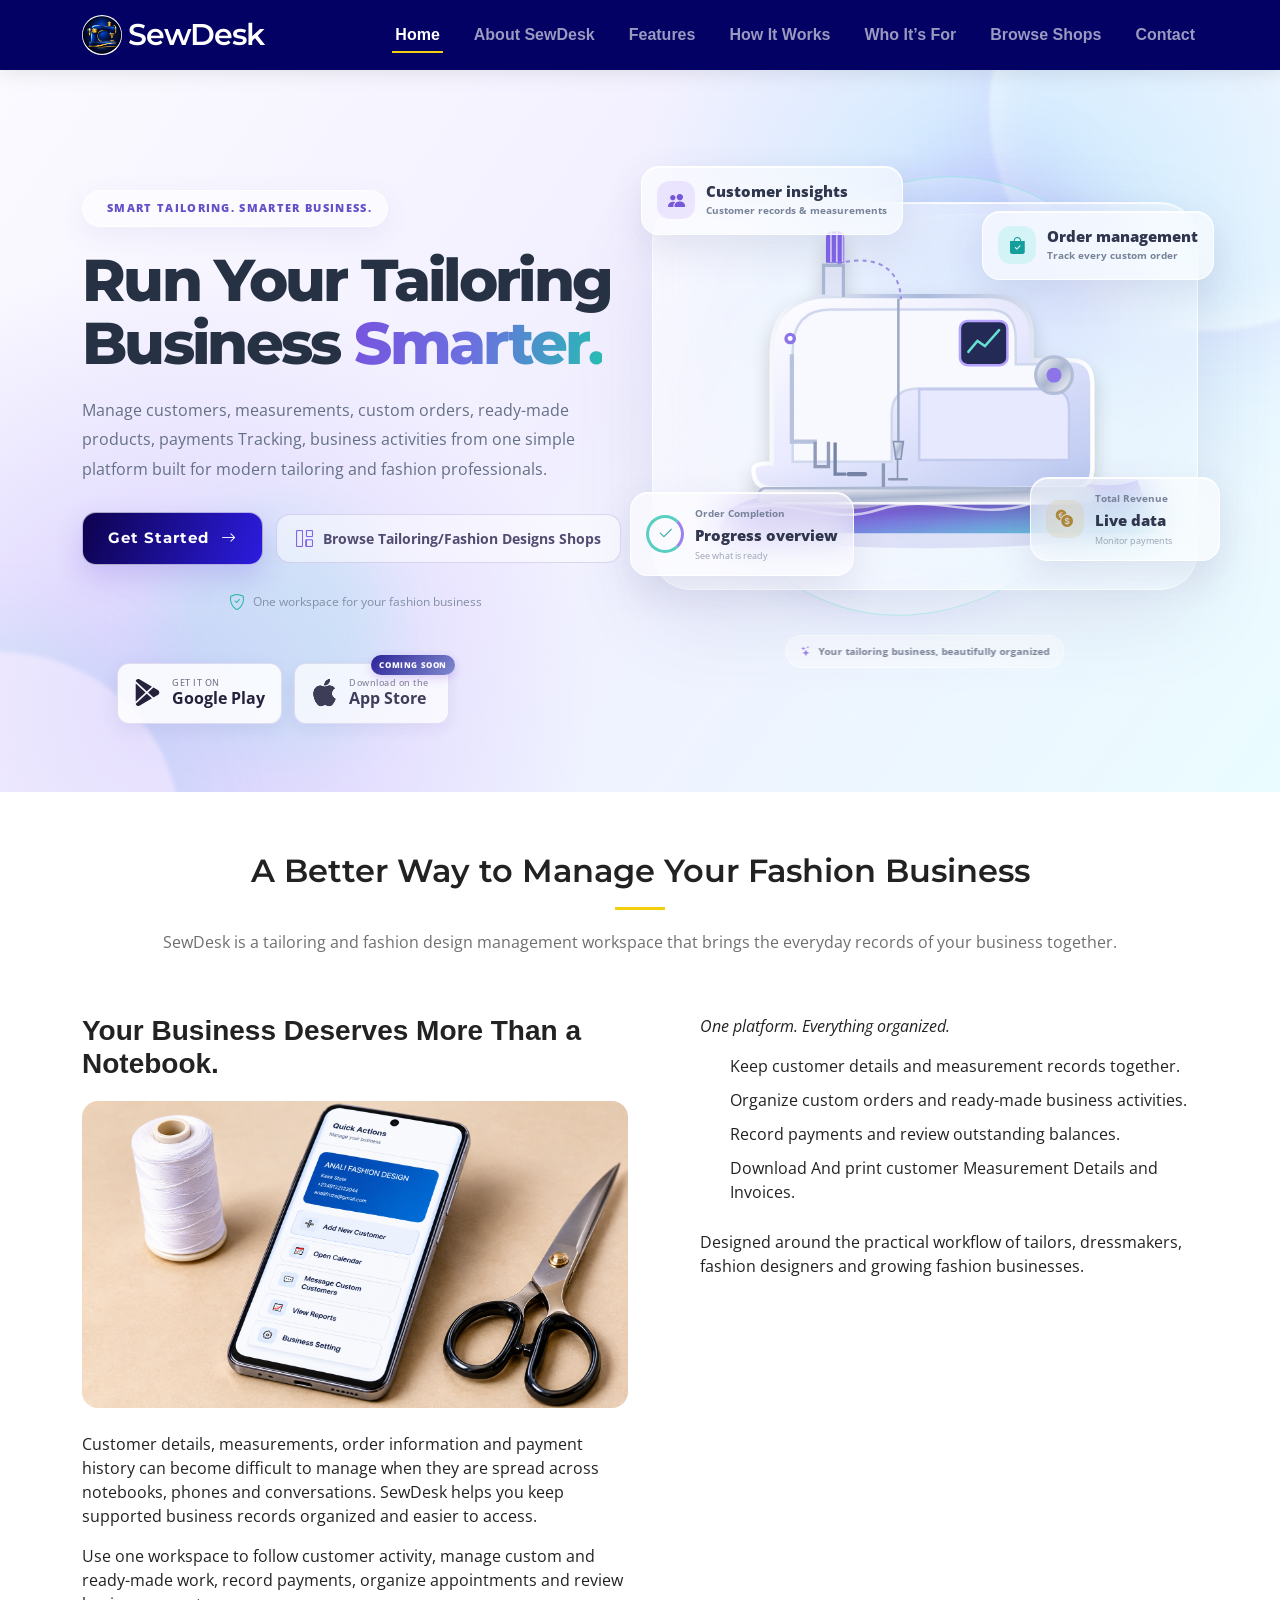
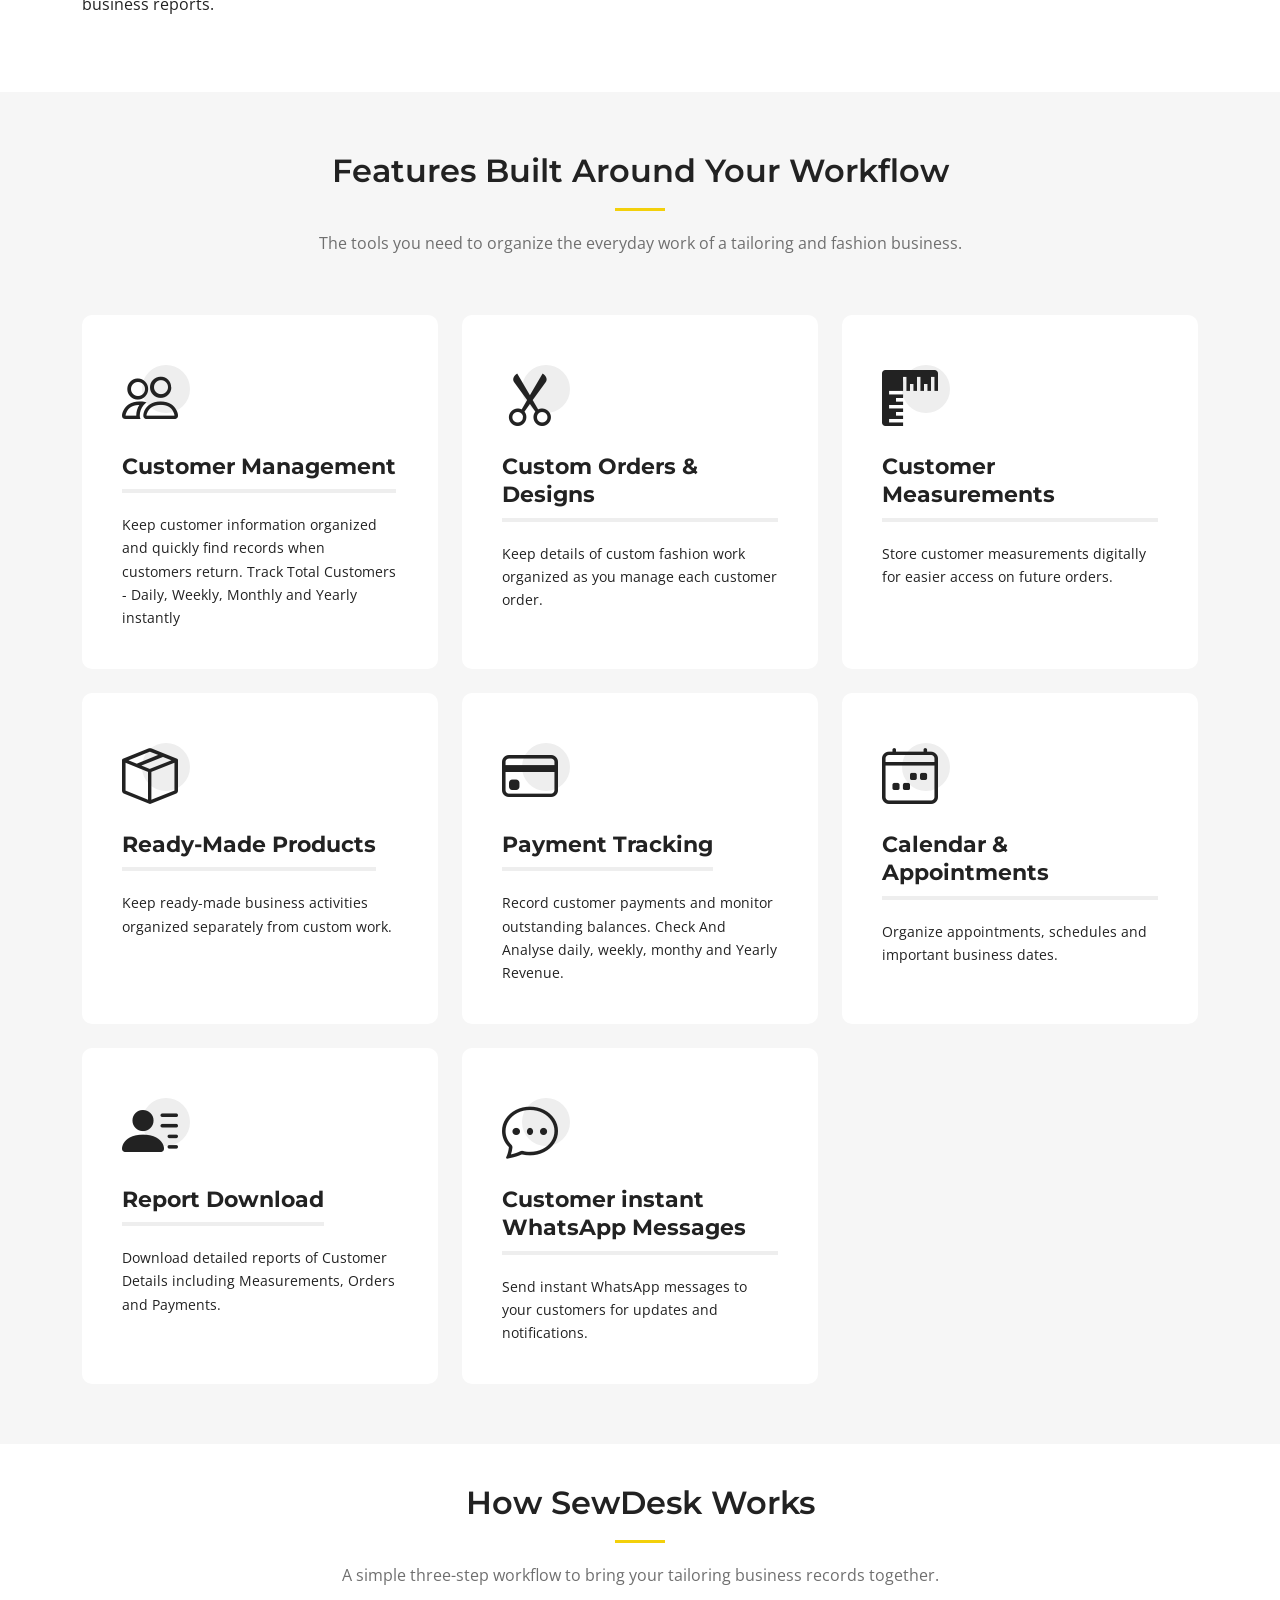
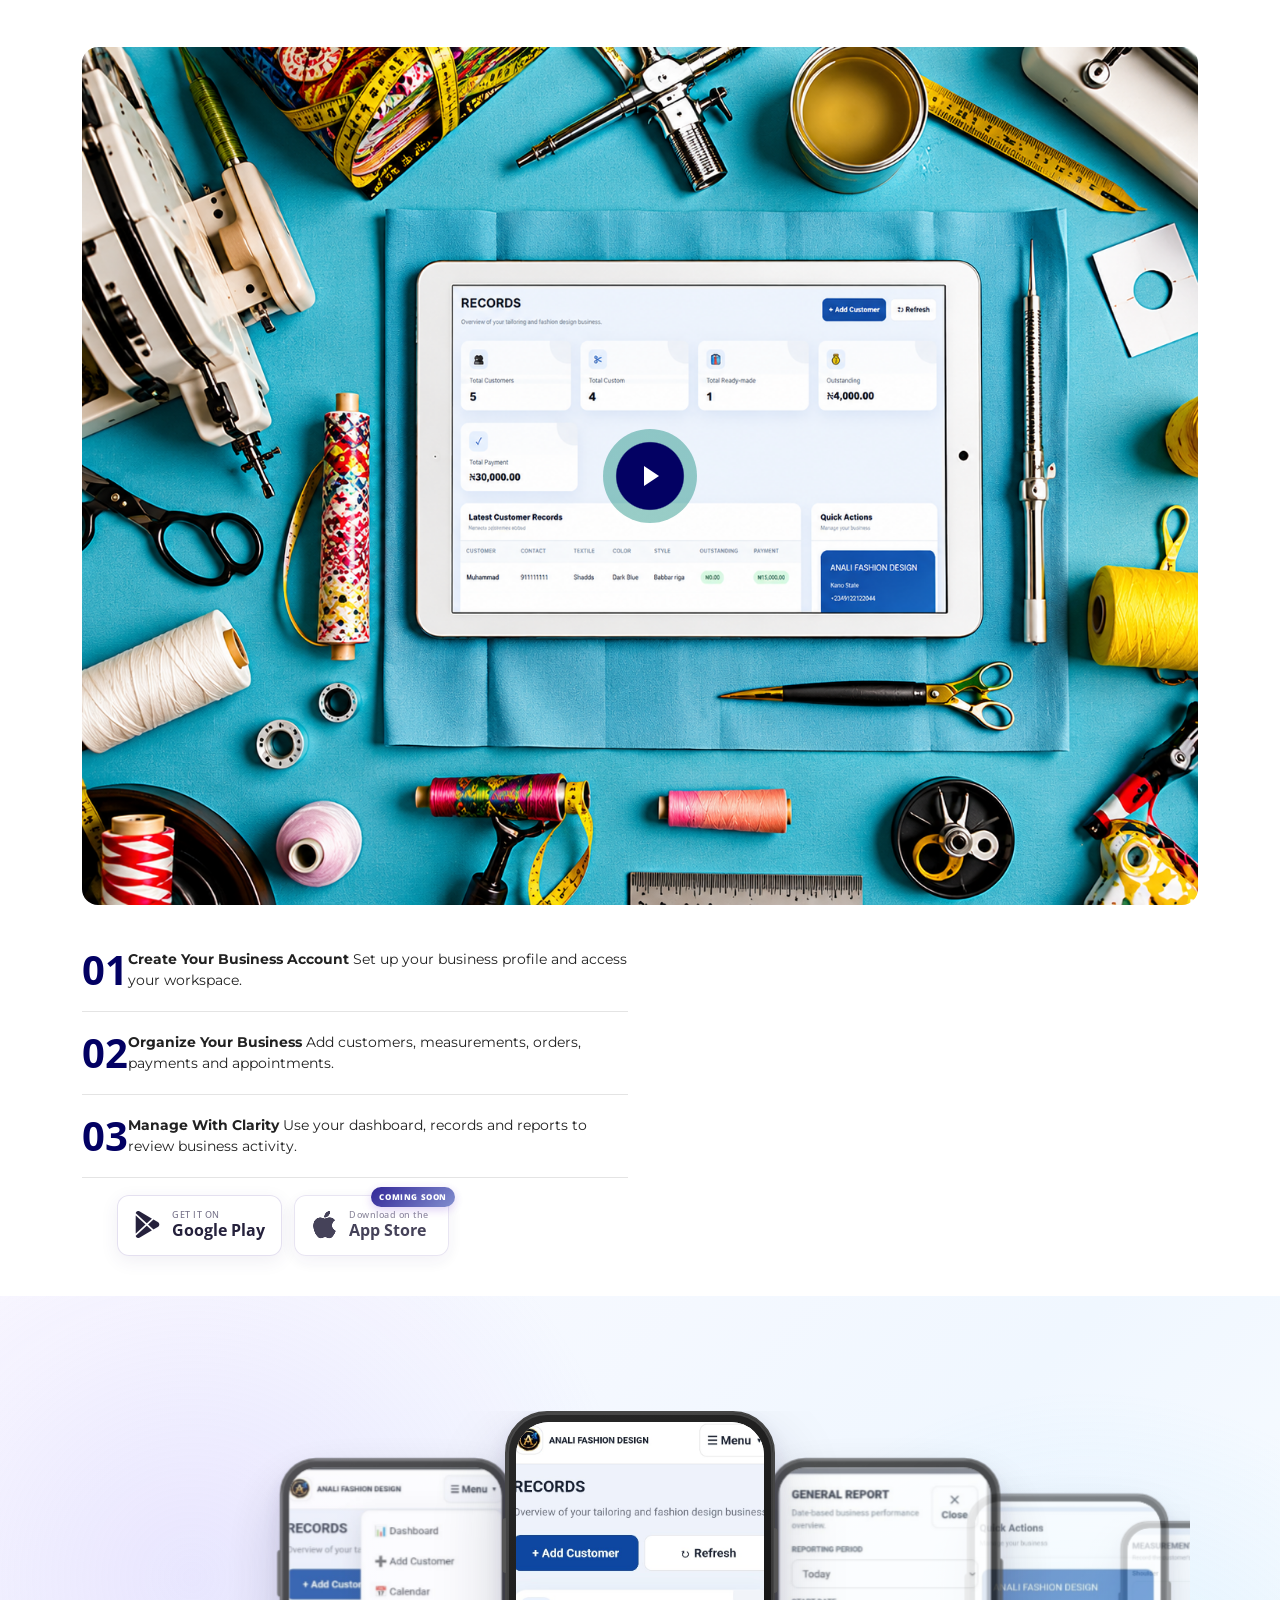
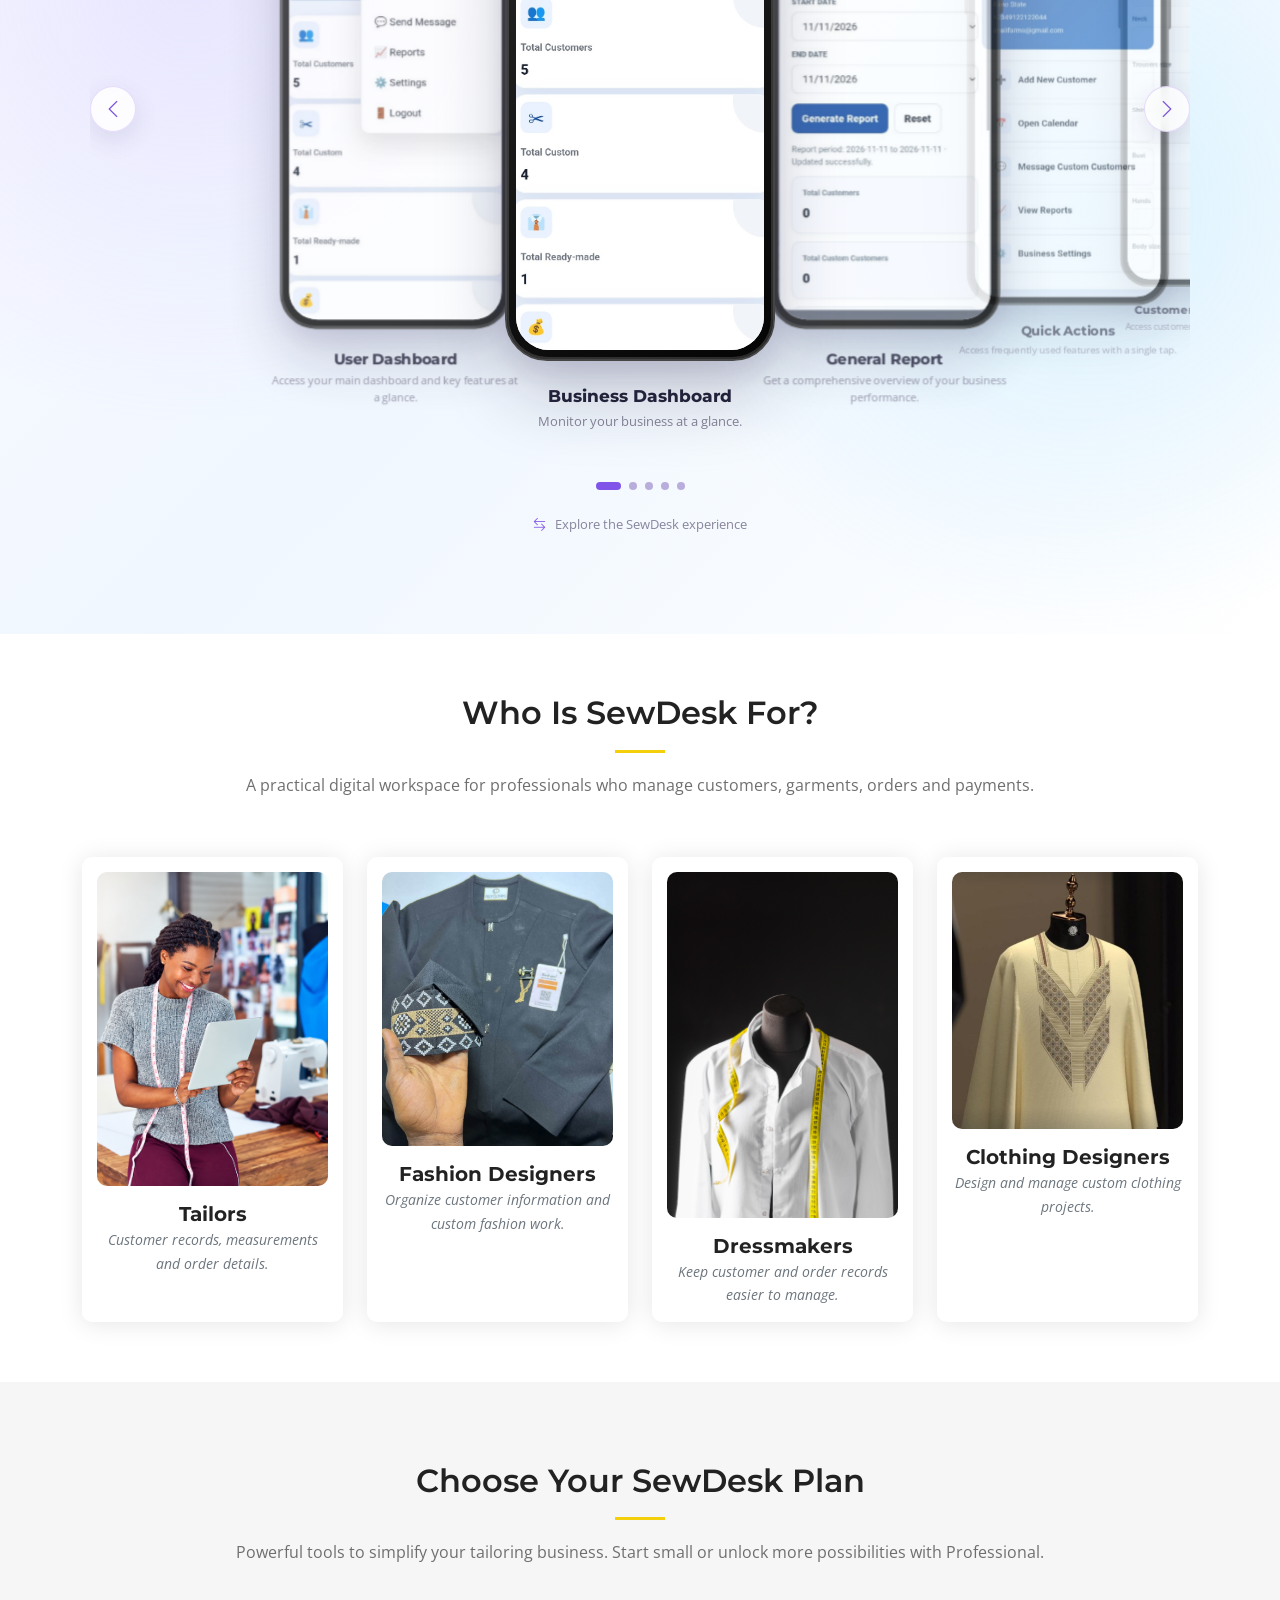
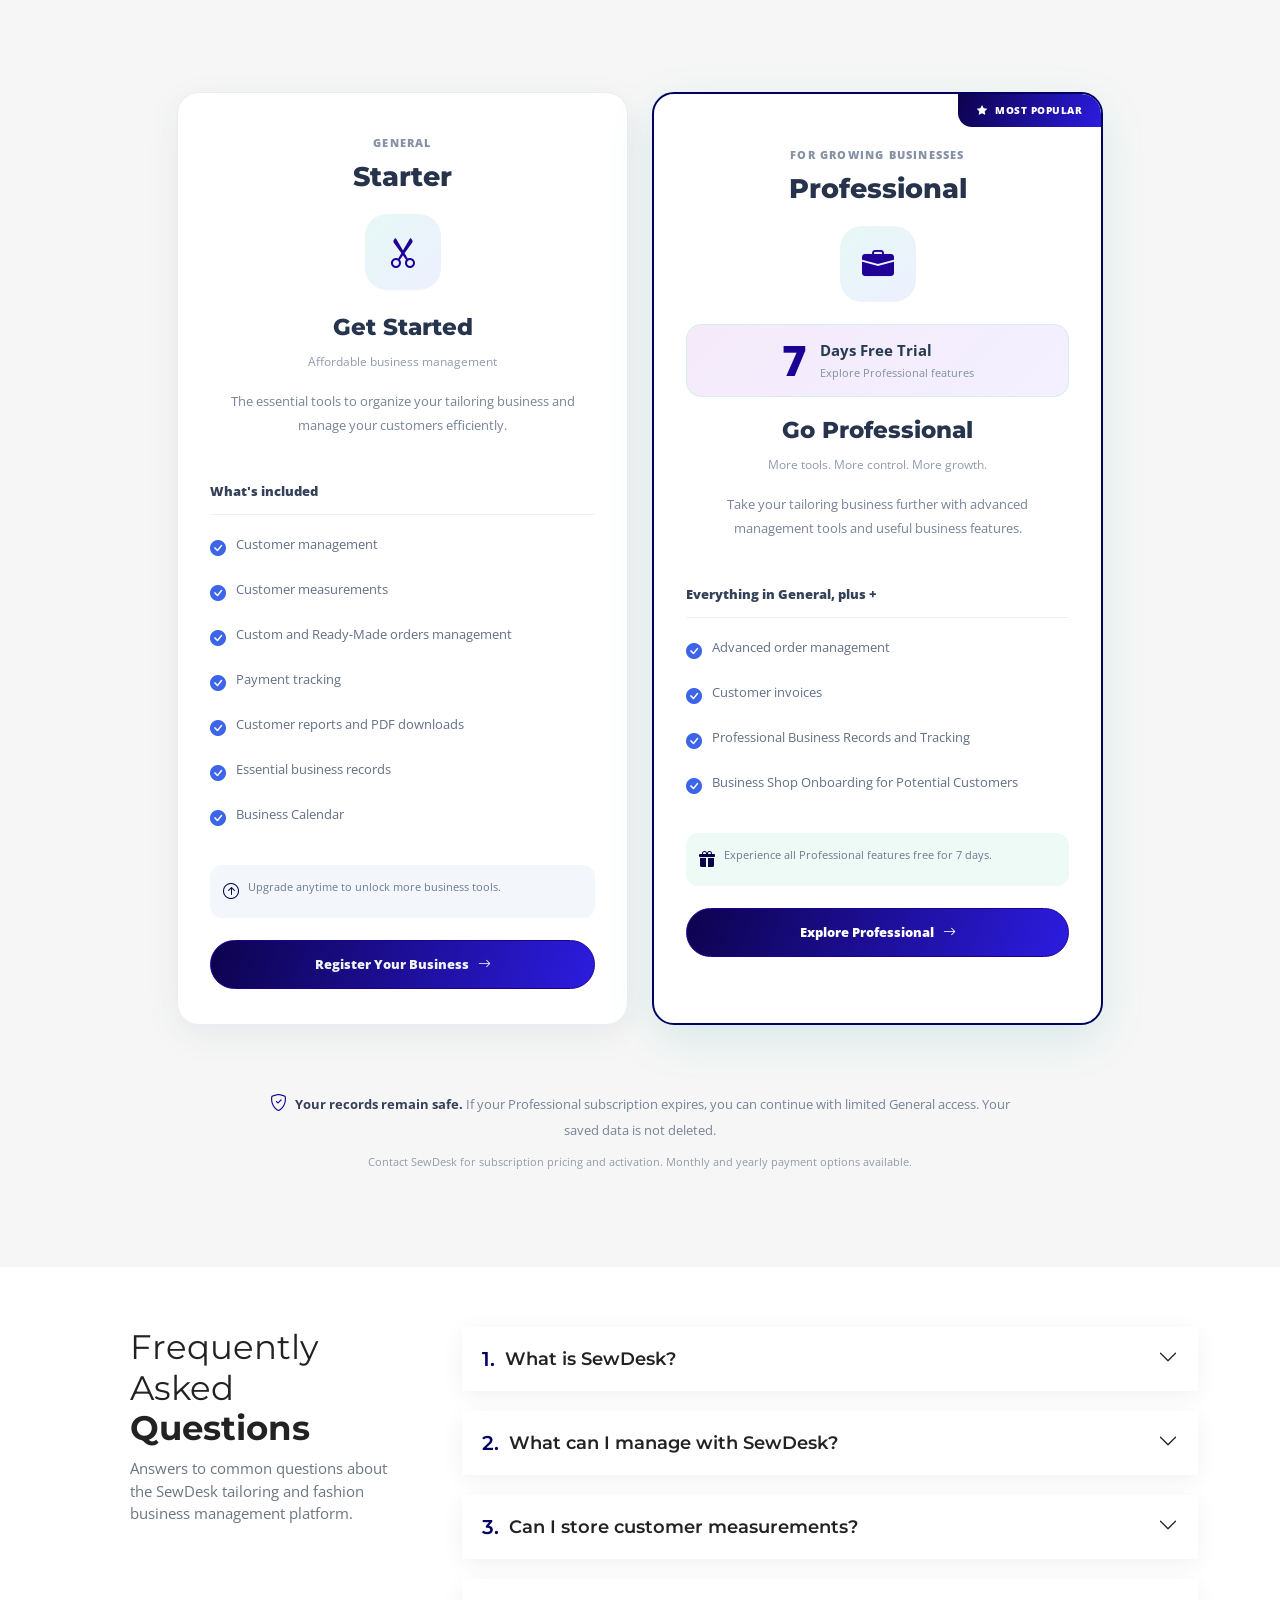
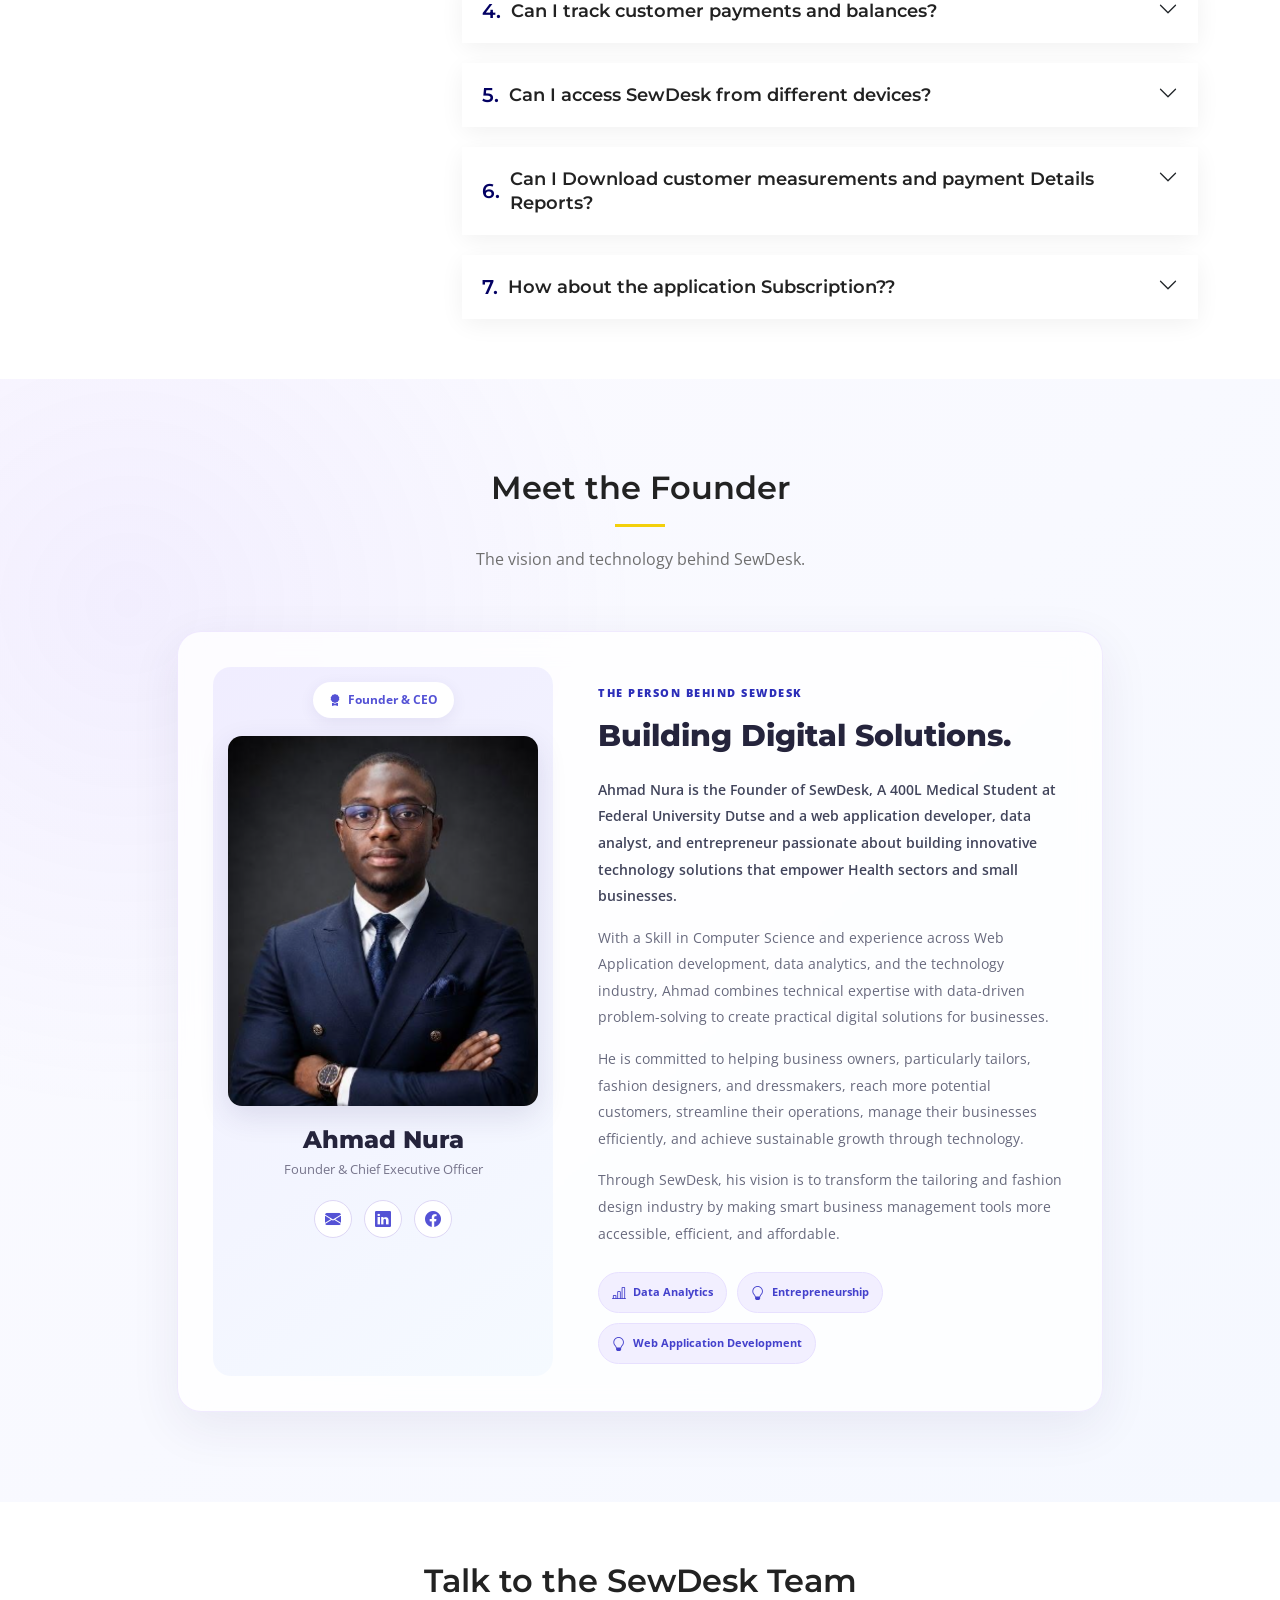
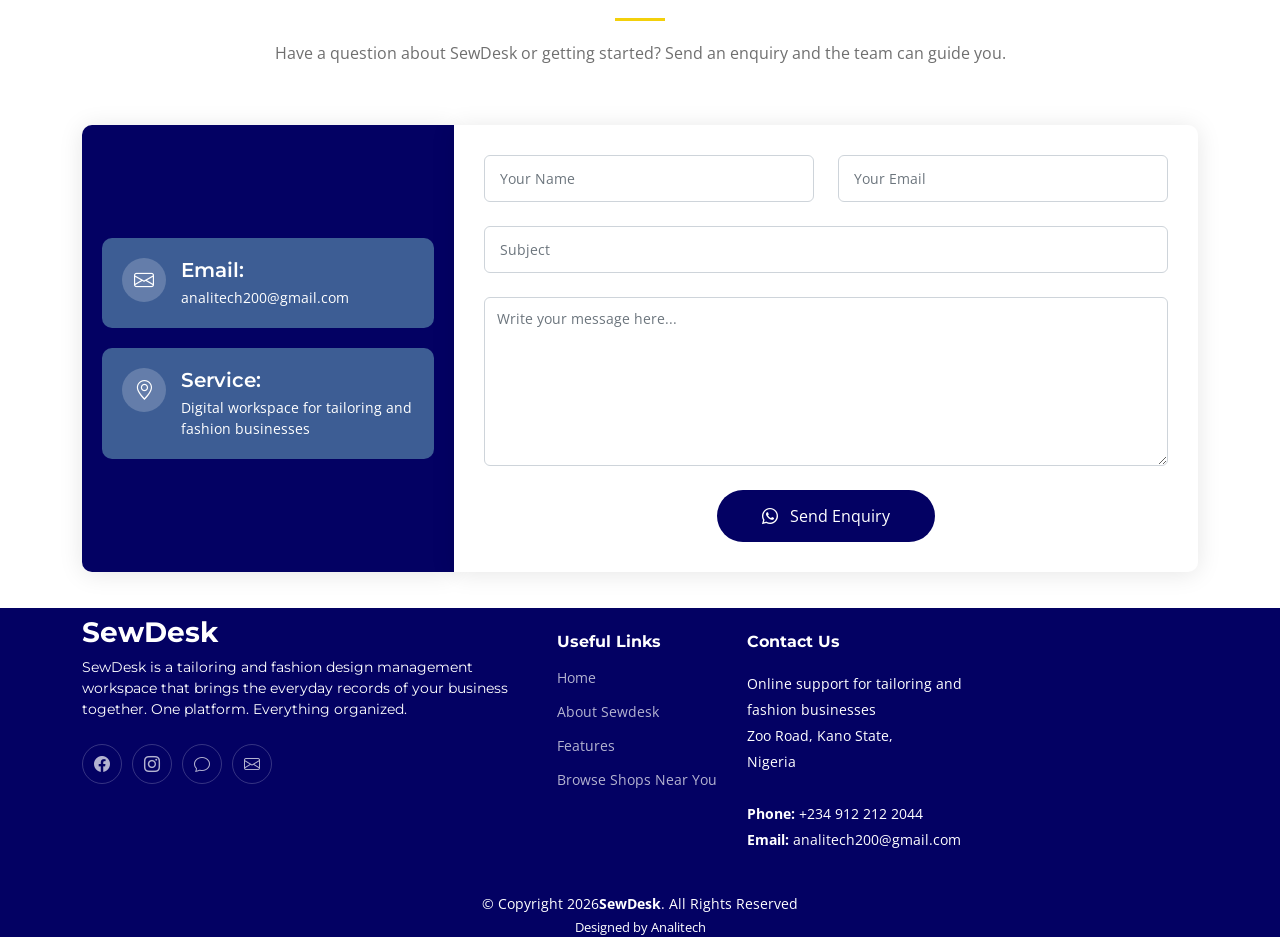
==== index.html @ 71782ea5 "new project designed for sewing businesses, offerinnventory management, appointment scheduling, and " ====
<!DOCTYPE html>
<html lang="en">
<head>
<meta charset="utf-8"/>
<meta content="width=device-width, initial-scale=1.0" name="viewport"/>
<title>SewDesk | Tailoring &amp; Fashion Design Management Software</title>
<meta content="SewDesk helps tailors and fashion designers organize customer records, measurements, custom orders, ready-made work, payments, appointments and business reports in one workspace." name="description"/>
<meta content="tailoring business management software, tailor management software, fashion design management, tailoring management system, customer measurements, tailoring order management, payment tracking" name="keywords"/>
<!-- Favicons -->
<link href="assets/img/sewdesk_logo.jpeg" rel="icon"/>
<link href="assets/img/sewdesk_logo.jpeg" rel="apple-touch-icon"/>
<!-- Google Fonts -->
<link href="https://fonts.googleapis.com" rel="preconnect"/>
<link crossorigin="" href="https://fonts.gstatic.com" rel="preconnect"/>
<link href="https://fonts.googleapis.com/css2?family=Open+Sans:ital,wght@0,300;0,400;0,500;0,600;0,700;1,300;1,400;1,600;1,700&amp;family=Montserrat:ital,wght@0,300;0,400;0,500;0,600;0,700;1,300;1,400;1,500;1,600;1,700&amp;family=Raleway:ital,wght@0,300;0,4<PASSWORD>; <PASSWORD>; <PASSWORD>; <PASSWORD>; <PASSWORD>;1,<PASSWORD>;1,<PASSWORD>;1,<PASSWORD>;1,<PASSWORD>;1,<PASSWORD>&amp;display=swap" rel="stylesheet"/>
<!-- Vendor CSS Files -->
<link href="assets/vendor/bootstrap/css/bootstrap.min.css" rel="stylesheet"/>
<link href="assets/vendor/bootstrap-icons/bootstrap-icons.css" rel="stylesheet"/>
<link href="assets/vendor/aos/aos.css" rel="stylesheet"/>
<link href="assets/vendor/glightbox/css/glightbox.min.css" rel="stylesheet"/>
<link href="assets/vendor/swiper/swiper-bundle.min.css" rel="stylesheet"/>
<!-- Template Main CSS File -->
<link href="assets/css/main.css" rel="stylesheet"/>
<body>
<!-- ======= Header ======= -->

<header class="header d-flex align-items-center" id="header">
    <div class="container-fluid container-xl d-flex align-items-center justify-content-between">
      <a class="logo d-flex align-items-center" href="index.html">
      <!-- Uncomment the line below if you also wish to use an image logo -->
      <img src="assets/img/sewdesk_logo.jpeg" alt="SewDesk Logo">
      <h1>SewDesk</h1>
      </a>
      <nav class="navbar" id="navbar">
        <ul>
          <li><a href="#hero">Home</a></li>
          <li><a href="#about">About SewDesk</a></li>
          <li><a href="#services">Features</a></li>
          <li><a href="#stats-counter">How It Works</a></li>
          <li><a href="#team">Who It’s For</a></li>
          <li><a href="Shops_onboading.html">Browse Shops</a></li>
          <li><a href="#contact">Contact</a></li>
        </ul>
      </nav><!-- .navbar -->
      <i class="mobile-nav-toggle mobile-nav-show bi bi-list"></i>
      <i class="mobile-nav-toggle mobile-nav-hide d-none bi bi-x"></i>
    </div>
</header>

<!-- End Header -->


<!-- ======= Hero Section: Premium SewDesk Glass UI ======= -->
<section class="hero sd-hero" id="hero">
  <div class="sd-hero-glow sd-hero-glow-one" aria-hidden="true"></div>
  <div class="sd-hero-glow sd-hero-glow-two" aria-hidden="true"></div>
  <div class="container position-relative sd-hero-container">
    <div class="row gy-5 align-items-center" data-aos="fade-in">
      <div class="col-lg-6 order-2 order-lg-1 d-flex flex-column justify-content-center text-center text-lg-start sd-hero-copy">
        <span class="sd-hero-eyebrow"><i aria-hidden="true"></i> SMART TAILORING. SMARTER BUSINESS.</span>
        <h2>Run Your Tailoring Business <span>Smarter.</span></h2>
        <p>Manage customers, measurements, custom orders, ready-made products, payments Tracking, business activities from one simple platform built for modern tailoring and fashion professionals.</p>
        <div class="d-flex flex-wrap justify-content-center justify-content-lg-start align-items-center sd-hero-actions">
          <a class="btn-get-started" href="#contact">Get Started <i class="bi bi-arrow-right" aria-hidden="true"></i></a>
          <a class="btn-watch-video d-flex align-items-center" href="Shops_onboading.html"><i class="bi bi-grid-1x2" aria-hidden="true"></i><span>Browse Tailoring/Fashion Designs Shops </span></a>
        </div>
        <div class="sd-hero-trust"><i class="bi bi-shield-check" aria-hidden="true"></i> One workspace for your fashion business</div>
      </div>

      

      <div class="col-lg-6 order-1 order-lg-2">
        <div class="sd-hero-visual" data-aos="zoom-out" data-aos-delay="100" aria-label="Illustration of a modern sewing machine and tailoring business analytics">
          <div class="sd-visual-orbit sd-orbit-one" aria-hidden="true"></div>
          <div class="sd-visual-orbit sd-orbit-two" aria-hidden="true"></div>

          <div class="sd-machine-glass">
            <svg class="sd-sewing-machine" viewBox="0 0 620 430" role="img" aria-labelledby="sd-machine-title sd-machine-desc" xmlns="http://www.w3.org/2000/svg">
              <title id="sd-machine-title">Modern digital sewing machine</title>
              <desc id="sd-machine-desc">A polished white and lavender sewing machine with a spool of thread, needle, presser foot and flowing fabric.</desc>
              <defs>
                <linearGradient id="sdMachineBody" x1="0" y1="0" x2="1" y2="1">
                  <stop offset="0" stop-color="#ffffff"/><stop offset=".48" stop-color="#e9eaff"/><stop offset="1" stop-color="#b9c7ef"/>
                </linearGradient>
                <linearGradient id="sdMachineEdge" x1="0" y1="0" x2="1" y2="0">
                  <stop offset="0" stop-color="#ffffff"/><stop offset=".5" stop-color="#a9b8dc"/><stop offset="1" stop-color="#ffffff"/>
                </linearGradient>
                <linearGradient id="sdFabric" x1="0" y1="0" x2="1" y2="1">
                  <stop offset="0" stop-color="#b8a4ff"/><stop offset=".5" stop-color="#8065e9"/><stop offset="1" stop-color="#55d6d0"/>
                </linearGradient>
                <linearGradient id="sdMetal" x1="0" y1="0" x2="1" y2="1">
                  <stop offset="0" stop-color="#fff"/><stop offset=".5" stop-color="#aab5ce"/><stop offset="1" stop-color="#fff"/>
                </linearGradient>
                <filter id="sdMachineShadow" x="-30%" y="-30%" width="160%" height="180%">
                  <feGaussianBlur in="SourceAlpha" stdDeviation="12"/><feOffset dy="12"/><feComponentTransfer><feFuncA type="linear" slope=".18"/></feComponentTransfer><feMerge><feMergeNode/><feMergeNode in="SourceGraphic"/></feMerge>
                </filter>
              </defs>
              <ellipse cx="316" cy="373" rx="230" ry="25" fill="#7c72cb" opacity=".16"/>
              <path d="M76 350 C145 315 186 345 235 330 C305 307 335 350 410 326 C480 304 518 335 565 316 L590 380 L60 380Z" fill="url(#sdFabric)" opacity=".95"/>
              <path d="M88 350 C180 330 204 363 275 339 C350 314 390 358 475 328" fill="none" stroke="#fff" stroke-width="5" opacity=".55"/>
              <g filter="url(#sdMachineShadow)">
                <path d="M126 296 L126 164 Q126 95 198 95 L388 95 Q438 95 438 145 L438 172 L484 172 Q511 172 511 200 L511 302 Q511 326 486 326 L127 326 Q104 326 104 303 Q104 296 126 296Z" fill="url(#sdMachineBody)" stroke="url(#sdMachineEdge)" stroke-width="5"/>
                <path d="M197 111 L386 111 Q419 111 419 146 L419 177 L463 177 L463 206 L302 206 Q270 206 270 237 L270 294 L151 294 L151 161 Q151 111 197 111Z" fill="#f8f9ff" stroke="#d0d8ed" stroke-width="3"/>
                <path d="M303 207 L460 207 Q483 207 483 230 L483 292 L303 292Z" fill="#e7eaff" stroke="#c2cbed" stroke-width="3"/>
                <rect x="352" y="125" width="57" height="53" rx="9" fill="#242c55" stroke="#b7a4ff" stroke-width="3"/>
                <path d="M362 162 L373 149 L382 155 L399 136" fill="none" stroke="#66e0d2" stroke-width="3" stroke-linecap="round"/>
                <circle cx="465" cy="190" r="22" fill="url(#sdMetal)" stroke="#b2bdd8" stroke-width="4"/>
                <circle cx="465" cy="190" r="9" fill="#8c75e8"/>
                <path d="M188 93 L188 58 L212 58 L212 96" fill="#dfe4f6" stroke="#aab6d3" stroke-width="4"/>
                <path d="M191 55 L191 25 Q191 17 200 17 L204 17 Q213 17 213 25 L213 55Z" fill="#8065e9"/>
                <path d="M197 18 L197 54 M204 18 L204 54 M211 18 L211 54" stroke="#d9d0ff" stroke-width="2"/>
                <path d="M150 165 L150 270 L180 270" fill="none" stroke="#b7c2df" stroke-width="5"/>
                <path d="M178 270 L178 300 L194 300 L194 270" fill="none" stroke="#8f9bb9" stroke-width="4"/>
                <path d="M202 271 L202 309 L215 309" fill="none" stroke="#7583a7" stroke-width="4"/>
                <path d="M218 309 L238 309" stroke="#7583a7" stroke-width="5" stroke-linecap="round"/>
                <path d="M260 296 L260 326" stroke="#8d99b7" stroke-width="4"/>
                <rect x="110" y="326" width="405" height="18" rx="8" fill="url(#sdMetal)" stroke="#aeb9d3" stroke-width="3"/>
                <path d="M126 344 L498 344" stroke="#fff" stroke-width="3" opacity=".9"/>
                <circle cx="148" cy="146" r="7" fill="#8c75e8"/>
                <circle cx="148" cy="146" r="3" fill="#fff"/>
              </g>
              <path d="M205 56 C260 42 281 70 281 99" fill="none" stroke="#8b79dd" stroke-width="2.5" stroke-dasharray="5 5" opacity=".8"/>
              <path d="M278 98 L278 270" stroke="#9ca9c4" stroke-width="3"/>
              <path d="M272 270 L284 270 L281 291 L275 291Z" fill="url(#sdMetal)" stroke="#8795b4" stroke-width="2"/>
              <path d="M277 291 L277 315" stroke="#8a95ae" stroke-width="2"/>
              <path d="M267 315 L288 315" stroke="#8a95ae" stroke-width="3" stroke-linecap="round"/>
              <path d="M95 350 C154 337 194 371 253 352 C321 330 371 367 438 344" fill="none" stroke="#fff" stroke-width="3" opacity=".65"/>
            </svg>
          </div>

          <div class="sd-analytics-card sd-card-customers">
            <span class="sd-card-icon sd-icon-purple"><i class="bi bi-people-fill" aria-hidden="true"></i></span>
             <span><strong>Customer insights</strong><small>Customer records &amp; measurements</small></span>
          </div>
          <div class="sd-analytics-card sd-card-orders">
            <span class="sd-card-icon sd-icon-teal"><i class="bi bi-bag-check-fill" aria-hidden="true"></i></span>
             <span><strong>Order management</strong><small>Track every custom order</small></span>
          </div>
          <div class="sd-analytics-card sd-card-revenue">
            <span class="sd-card-icon sd-icon-gold"><i class="bi bi-currency-exchange" aria-hidden="true"></i></span>
            <div><small>Total Revenue</small><strong>Live data</strong><em>Monitor payments</em></div>
          </div>
          <div class="sd-analytics-card sd-card-completion">
            <span class="sd-completion-ring"><i class="bi bi-check2" aria-hidden="true"></i></span>
            <div><small>Order Completion</small><strong>Progress overview</strong><em>See what is ready</em></div>
          </div>
          <div class="sd-hero-caption"><i class="bi bi-stars" aria-hidden="true"></i> Your tailoring business, beautifully organized</div>
        </div>
      </div>
    </div>
    <!-- APP DOWNLOAD SECTION -->
     <div class="app-downloads">
      <!-- GOOGLE PLAY -->
      <a href="#" class="store-badge" target="_blank" rel="noopener noreferrer">
          <i class="bi bi-google-play store-icon"></i>
          <div class="store-text">
              <span>GET IT ON</span>
              <strong>Google Play</strong>
          </div>
      </a>
      <!-- APPLE APP STORE - COMING SOON -->
      <div class="store-badge apple-coming-soon">
          <span class="coming-soon-label">COMING SOON</span>
          <i class="bi bi-apple store-icon"></i>
          <div class="store-text">
              <span>Download on the</span>
              <strong>App Store</strong>
          </div>
      </div>
      </div>
  </div>
</section>
<!-- End Hero Section -->


<main id="main">
<!-- ======= About Us Section ======= -->
  <section class="about" id="about">
  <div class="container" data-aos="fade-up">
  <div class="section-header">
    <h2>A Better Way to Manage Your Fashion Business</h2>
    <p>SewDesk is a tailoring and fashion design management workspace that brings the everyday records of your business together.</p>
  </div>
  <div class="row gy-4">
  <div class="col-lg-6">
    <h3>Your Business Deserves More Than a Notebook.</h3>
    <img alt="" class="img-fluid rounded-4 mb-4" src="assets/img/about.png"/>
    <p>Customer details, measurements, order information and payment history can become difficult to manage when they are spread across notebooks, phones and conversations. SewDesk helps you keep supported business records organized and easier to access.</p>
    <p>Use one workspace to follow customer activity, manage custom and ready-made work, record payments, organize appointments and review business reports.</p>
  </div>
  <div class="col-lg-6">
  <div class="content ps-0 ps-lg-5">
  <p class="fst-italic">One platform. Everything organized.</p>
    <ul>
      <li>Keep customer details and measurement records together.</li>
      <li>Organize custom orders and ready-made business activities.</li>
      <li>Record payments and review outstanding balances.</li>
      <li>Download And print customer Measurement Details and Invoices.</li>
    </ul>
    <p>Designed around the practical workflow of tailors, dressmakers, fashion designers and growing fashion businesses.</p>
    
  </div>
  </div>
  </div>
  </div>
  </div>
  </section><!-- End About Us Section -->
  


  <!-- ======= Our Services Section ======= -->
  <section class="services sections-bg" id="services">
    <div class="container" data-aos="fade-up">
      <div class="section-header">
        <h2>Features Built Around Your Workflow</h2>
        <p>The tools you need to organize the everyday work of a tailoring and fashion business.</p>
      </div>

    <div class="row gy-4" data-aos="fade-up" data-aos-delay="100">
      <div class="col-lg-4 col-md-6">
        <div class="service-item position-relative">
          <div class="icon">
            <i class="bi bi-people"></i>
          </div>
          <h3>Customer Management</h3>
          <p>Keep customer information organized and quickly find records when customers return. Track Total Customers - Daily, Weekly, Monthly and Yearly instantly</p>
        </div>
      </div><!-- End Service Item -->

      <div class="col-lg-4 col-md-6">
        <div class="service-item position-relative">
          <div class="icon">
            <i class="bi bi-scissors"></i>
          </div>
          <h3>Custom Orders &amp; Designs</h3>
          <p>Keep details of custom fashion work organized as you manage each customer order.</p>
        </div>
      </div><!-- End Service Item -->

      <div class="col-lg-4 col-md-6">
        <div class="service-item position-relative">
          <div class="icon">
            <i class="bi bi-rulers"></i>
          </div>
          <h3>Customer Measurements</h3>
          <p>Store customer measurements digitally for easier access on future orders.</p>
        </div>
      </div><!-- End Service Item -->

      <div class="col-lg-4 col-md-6">
        <div class="service-item position-relative">
          <div class="icon">
            <i class="bi bi-box-seam"></i>
          </div>
          <h3>Ready-Made Products</h3>
          <p>Keep ready-made business activities organized separately from custom work.</p>
        </div>
      </div><!-- End Service Item -->

      <div class="col-lg-4 col-md-6">
        <div class="service-item position-relative">
          <div class="icon">
            <i class="bi bi-credit-card"></i>
          </div>
          <h3>Payment Tracking</h3>
          <p>Record customer payments and monitor outstanding balances. Check And Analyse daily, weekly, monthy and Yearly Revenue.</p>
        </div>
      </div><!-- End Service Item -->

      <div class="col-lg-4 col-md-6">
          <div class="service-item position-relative">
            <div class="icon">
            <i class="bi bi-calendar4-week"></i>
            </div>
            <h3>Calendar &amp; Appointments</h3>
            <p>Organize appointments, schedules and important business dates.</p>
          </div>
        </div><!-- End Service Item -->

           <div class="col-lg-4 col-md-6">
          <div class="service-item position-relative">
            <div class="icon">
            <i class="bi bi-person-lines-fill"></i>
            </div>
            <h3>Report Download</h3>
            <p>Download detailed reports of Customer Details including Measurements, Orders and Payments.</p>
          </div>
        </div><!-- End Service Item -->

           <div class="col-lg-4 col-md-6">
          <div class="service-item position-relative">
            <div class="icon">
            <i class="bi bi-chat-dots"></i>
            </div>
            <h3>Customer instant WhatsApp Messages</h3>
            <p>Send instant WhatsApp messages to your customers for updates and notifications.</p>
          </div>
        </div><!-- End Service Item -->
        
      </div>
    </div>
  </section><!-- End Our Services Section -->


  <!-- ======= Stats Counter Section ======= -->
  <section class="stats-counter" id="stats-counter">
    <div class="container" data-aos="fade-up"><div class="section-header"><h2>How SewDesk Works</h2><p>A simple three-step workflow to bring your tailoring business records together.</p></div>
      <div class="row gy-4 align-items-center">
        <div class="position-relative mt-4">
          <img alt="" class="img-fluid rounded-4" style="height: 40%; width: 100%;" src="assets/img/Sewing_Studio_Dashboard.png"/>
          <a class="glightbox play-btn" style="margin-left: 10px;" href="https://www.youtube.com/watch?v=LXb3EKWsInQ"></a>
        </div>
        <div class="col-lg-6">
        <div class="stats-item d-flex align-items-center">
          <span class="">01</span>
          <p><strong>Create Your Business Account</strong> Set up your business profile and access your workspace.</p>
        </div><!-- End Stats Item -->
        <div class="stats-item d-flex align-items-center">
          <span class="">02</span>
          <p><strong>Organize Your Business</strong> Add customers, measurements, orders, payments and appointments.</p>
        </div><!-- End Stats Item -->
        <div class="stats-item d-flex align-items-center">
          <span class="">03</span>
          <p><strong>Manage With Clarity</strong> Use your dashboard, records and reports to review business activity.</p>
        </div><!-- End Stats Item -->
      </div>
    </div>
     <div class="app-downloads">
      <!-- GOOGLE PLAY -->
      <a href="#" class="store-badge" target="_blank" rel="noopener noreferrer">
          <i class="bi bi-google-play store-icon"></i>
          <div class="store-text">
              <span>GET IT ON</span>
              <strong>Google Play</strong>
          </div>
      </a>
      <!-- APPLE APP STORE - COMING SOON -->
      <div class="store-badge apple-coming-soon">
          <span class="coming-soon-label">COMING SOON</span>
          <i class="bi bi-apple store-icon"></i>
          <div class="store-text">
              <span>Download on the</span>
              <strong>App Store</strong>
          </div>
      </div>
     </div>
  </div>
  </section><!-- End Stats Counter Section -->


  <!-- ================= SEWDESK APP SHOWCASE ================= -->
  <section class="sewdex-showcase-section" id="app-showcase">

      <div class="container">

          <!-- Section Heading -->
          
          <!-- PHONE SLIDER -->
          <div class="phone-slider-container">
              <div class="swiper sewdexPhoneSwiper">
                  <div class="swiper-wrapper">
                      <!-- SCREEN 1 -->
                      <div class="swiper-slide">
                          <div class="sewdex-phone">
                              <div class="phone-frame">
                                  <div class="phone-screen">
                                      <img
                                          src="assets/img/app-screens/dashboard.jpeg"
                                          alt="SewDex Dashboard"
                                      >
                                  </div>
                              </div>
                              <div class="phone-caption">
                                  <h5>Business Dashboard</h5>
                                  <p>Monitor your business at a glance.</p>
                              </div>
                          </div>
                      </div>
                      <!-- SCREEN 2 -->
                      <div class="swiper-slide">
                          <div class="sewdex-phone">
                              <div class="phone-frame">
                                  <div class="phone-screen">
                                      <img
                                          src="assets/img/app-screens/general_report.jpeg"
                                          alt="SewDex General Report"
                                      >
                                  </div>
                              </div>
                              <div class="phone-caption">
                                  <h5>General Report</h5>
                                  <p>Get a comprehensive overview of your business performance.</p>
                              </div>
                          </div>
                      </div>
                      <!-- SCREEN 3 -->
                      <div class="swiper-slide">
                          <div class="sewdex-phone">
                              <div class="phone-frame">
                                  <div class="phone-screen">
                                      <img
                                          src="assets/img/app-screens/dashboard_quickaction.jpeg"
                                          alt="SewDex Quick Actions"
                                      >
                                  </div>
                              </div>
                              <div class="phone-caption">
                                  <h5>Quick Actions</h5>
                                  <p>Access frequently used features with a single tap.</p>
                              </div>
                          </div>
                      </div>

                      <!-- SCREEN 4 -->
                      <div class="swiper-slide">
                          <div class="sewdex-phone">
                              <div class="phone-frame">
                                  <div class="phone-screen">
                                      <img
                                          src="assets/img/app-screens/measurement.jpeg"
                                          alt="SewDex Customer Measurements"
                                      >
                                  </div>
                              </div>
                              <div class="phone-caption">
                                  <h5>Customer Measurements</h5>
                                  <p>Access customer measurements whenever needed.</p>
                              </div>
                          </div>
                      </div>
                      <!-- SCREEN 5 -->
                      <div class="swiper-slide">
                          <div class="sewdex-phone">
                              <div class="phone-frame">
                                  <div class="phone-screen">
                                      <img
                                          src="assets/img/app-screens/dashboard_menu.jpeg"
                                          alt="SewDex Customer dashboard menu"
                                      >
                                  </div>
                              </div>
                              <div class="phone-caption">
                                  <h5>User Dashboard</h5>
                                  <p>Access your main dashboard and key features at a glance.</p>
                              </div>
                          </div>
                        </div>
                        <!-- SCREEN 6 -->
              </div>

              <!-- Slider Navigation -->
              <button class="showcase-arrow showcase-prev"
                      type="button"
                      aria-label="Previous screen">
                  <i class="bi bi-chevron-left"></i>
              </button>

              <button class="showcase-arrow showcase-next"
                      type="button"
                      aria-label="Next screen">
                  <i class="bi bi-chevron-right"></i>
              </button>

          </div>


          <!-- Pagination -->
          <div class="showcase-pagination"></div>


          <!-- Bottom Description -->
          <div class="showcase-bottom-text">
              <i class="bi bi-arrow-left-right"></i>
              Explore the SewDesk experience
          </div>

      </div>

  </section>
  <!-- ================= END SEWDESK SHOWCASE ================= -->



  <!-- ======= Our Team Section ======= -->
  <section class="team" id="team">
  <div class="container" data-aos="fade-up">
  <div class="section-header">
  <h2>Who Is SewDesk For?</h2>
  <p>A practical digital workspace for professionals who manage customers, garments, orders and payments.</p>
  </div>
  <div class="row gy-4">
  <div class="col-xl-3 col-md-6 d-flex" data-aos="fade-up" data-aos-delay="100">
  <div class="member">
  <img alt="Illustrative image representing tailors" class="img-fluid" src="assets/img/team/Tailoring4.png"/>
  <h4>Tailors</h4>
  <span>Customer records, measurements and order details.</span>
  </div>
  </div><!-- End Team Member -->
  <div class="col-xl-3 col-md-6 d-flex" data-aos="fade-up" data-aos-delay="200">
  <div class="member">
  <img alt="Illustrative image representing fashion designers" class="img-fluid" src="assets/img/team/fashion.jpg"/>
  <h4>Fashion Designers</h4>
  <span>Organize customer information and custom fashion work.</span>
  </div>
  </div><!-- End Team Member -->
  <div class="col-xl-3 col-md-6 d-flex" data-aos="fade-up" data-aos-delay="300">
  <div class="member">
  <img alt="Illustrative image representing dressmakers" class="img-fluid" src="assets/img/team/dress1.jpg"/>
  <h4>Dressmakers</h4>
  <span>Keep customer and order records easier to manage.</span>
  </div>
  </div><!-- End Team Member -->
    <div class="col-xl-3 col-md-6 d-flex" data-aos="fade-up" data-aos-delay="300">
  <div class="member">
  <img alt="Illustrative image representing dressmakers" class="img-fluid" src="assets/img/team/Dress2.png"/>
  <h4>Clothing Designers</h4>
  <span>Design and manage custom clothing projects.</span>
  </div>
  </div><!-- End Team Member -->

  </div>
  </div>
  </section><!-- End Our Team Section -->


<!-- ======= SewDesk Pricing Section ======= -->
<section class="pricing sections-bg" id="pricing">
  <div class="container" data-aos="fade-up">

    <div class="section-header">
      <h2>Choose Your SewDesk Plan</h2>
      <p>
        Powerful tools to simplify your tailoring business.
        Start small or unlock more possibilities with Professional.
      </p>
    </div>

    <div class="row justify-content-center g-4 py-lg-5"
         data-aos="zoom-out" data-aos-delay="100">

      <!-- STARTER PLAN -->
      <div class="col-lg-5 col-md-6">
        <div class="pricing-item starter-plan">

          <div class="plan-label">GENERAL</div>

          <h3>Starter</h3>

          <div class="icon">
            <i class="bi bi-scissors"></i>
          </div>

          <div class="price-area">
            <h4>Get Started</h4>
            <span>Affordable business management</span>
          </div>

          <p class="plan-description">
            The essential tools to organize your tailoring business
            and manage your customers efficiently.
          </p>

          <div class="feature-heading">What's included</div>

          <ul>
            <li><i class="bi bi-check-circle-fill"></i> Customer management</li>
            <li><i class="bi bi-check-circle-fill"></i> Customer measurements</li>
            <li><i class="bi bi-check-circle-fill"></i> Custom and Ready-Made orders management</li>
            <li><i class="bi bi-check-circle-fill"></i> Payment tracking</li>
            <li><i class="bi bi-check-circle-fill"></i> Customer reports and PDF downloads</li>
            <li><i class="bi bi-check-circle-fill"></i> Essential business records</li>            
            <li><i class="bi bi-check-circle-fill"></i> Business Calendar</li>
          </ul>

          <div class="plan-note">
            <i class="bi bi-arrow-up-circle"></i>
            Upgrade anytime to unlock more business tools.
          </div>

          <a href="#contact" class="buy-btn">
            Register Your Business<i class="bi bi-arrow-right"></i>
          </a>

        </div>
      </div>


      <!-- PROFESSIONAL PLAN -->
      <div class="col-lg-5 col-md-6">
        <div class="pricing-item featured professional-plan">

          <div class="popular-badge">
            <i class="bi bi-star-fill"></i> MOST POPULAR
          </div>

          <div class="plan-label">FOR GROWING BUSINESSES</div>

          <h3>Professional</h3>

          <div class="icon">
            <i class="bi bi-briefcase-fill"></i>
          </div>

          <div class="trial-highlight">
            <div class="trial-number">7</div>
            <div>
              <strong>Days Free Trial</strong>
              <span>Explore Professional features</span>
            </div>
          </div>

          <div class="price-area">
            <h4>Go Professional</h4>
            <span>More tools. More control. More growth.</span>
          </div>

          <p class="plan-description">
            Take your tailoring business further with advanced
            management tools and useful business features.
          </p>

          <div class="feature-heading">Everything in General, plus + </div>

          <ul>
            <li><i class="bi bi-check-circle-fill"></i> Advanced order management</li>
            <li><i class="bi bi-check-circle-fill"></i> Customer invoices</li>
            <li><i class="bi bi-check-circle-fill"></i> Professional Business Records and Tracking </li>
            <li><i class="bi bi-check-circle-fill"></i> Business Shop Onboarding for Potential Customers </li>
          </ul>

          <div class="plan-note trial-note">
            <i class="bi bi-gift-fill"></i>
            Experience all Professional features free for 7 days.
          </div>

          <a href="#contact" class="buy-btn">
            Explore Professional <i class="bi bi-arrow-right"></i>
          </a>

        </div>
      </div>

    </div>

    <div class="pricing-footer">
      <i class="bi bi-shield-check"></i>
      <strong>Your records remain safe.</strong>
      If your Professional subscription expires, you can continue
      with limited General access. Your saved data is not deleted.
    </div>

    <p class="pricing-payment-note">
      Contact SewDesk for subscription pricing and activation.
      Monthly and yearly payment options available.
    </p>

  </div>
</section>
<!-- ======= End Pricing Section ======= -->



<!-- ======= Frequently Asked Questions Section ======= -->
  <section class="faq" id="faq">
  <div class="container" data-aos="fade-up">
  <div class="row gy-4">
  <div class="col-lg-4">
  <div class="content px-xl-5">
  <h3>Frequently Asked <strong>Questions</strong></h3>
  <p>Answers to common questions about the SewDesk tailoring and fashion business management platform.</p>
  </div>
  </div>
  <div class="col-lg-8">
  <div class="accordion accordion-flush" data-aos="fade-up" data-aos-delay="100" id="faqlist">
  <div class="accordion-item">
  <h3 class="accordion-header">
  <button class="accordion-button collapsed" data-bs-target="#faq-content-1" data-bs-toggle="collapse" type="button"><span class="num">1.</span> What is SewDesk?</button>
  </h3>
  <div class="accordion-collapse collapse" data-bs-parent="#faqlist" id="faq-content-1">
  <div class="accordion-body">SewDesk is a business management platform designed for tailors, fashion designers, dressmakers, fashion studios and other fashion businesses.</div>
  </div>
  </div><!-- # Faq item-->
  <div class="accordion-item">
  <h3 class="accordion-header">
  <button class="accordion-button collapsed" data-bs-target="#faq-content-2" data-bs-toggle="collapse" type="button"><span class="num">2.</span> What can I manage with SewDesk?</button>
  </h3>
  <div class="accordion-collapse collapse" data-bs-parent="#faqlist" id="faq-content-2">
  <div class="accordion-body">You can organize supported business records such as customers, measurements, custom orders, ready-made activities, payments, appointments, business information and reports.</div>
  </div>
  </div><!-- # Faq item-->
  <div class="accordion-item">
  <h3 class="accordion-header">
  <button class="accordion-button collapsed" data-bs-target="#faq-content-3" data-bs-toggle="collapse" type="button"><span class="num">3.</span> Can I store customer measurements?</button>
  </h3>
  <div class="accordion-collapse collapse" data-bs-parent="#faqlist" id="faq-content-3">
  <div class="accordion-body">Yes. Customer measurement information can be stored digitally and accessed when needed for future work.</div>
  </div>
  </div><!-- # Faq item-->
  <div class="accordion-item">
  <h3 class="accordion-header">
  <button class="accordion-button collapsed" data-bs-target="#faq-content-4" data-bs-toggle="collapse" type="button"><span class="num">4.</span> Can I track customer payments and balances?</button>
  </h3>
  <div class="accordion-collapse collapse" data-bs-parent="#faqlist" id="faq-content-4">
  <div class="accordion-body">Yes. The application supports recording customer payments and reviewing outstanding balances. </div>
  </div>
  </div><!-- # Faq item-->
  <div class="accordion-item">
  <h3 class="accordion-header">
  <button class="accordion-button collapsed" data-bs-target="#faq-content-5" data-bs-toggle="collapse" type="button"><span class="num">5.</span> Can I access SewDesk from different devices?</button>
  </h3>
  <div class="accordion-collapse collapse" data-bs-parent="#faqlist" id="faq-content-5">
  <div class="accordion-body">Yes, you can access SewDesk from different devices as long as you have an internet connection. Just use your web browser to log in-(your USER ID AND password).</div>
  </div>
  </div><!-- # Faq item-->
  
  <div class="accordion-item">
  <h3 class="accordion-header">
  <button class="accordion-button collapsed" data-bs-target="#faq-content-6" data-bs-toggle="collapse" type="button"><span class="num">6.</span> Can I Download customer measurements and payment Details Reports?</button>
  </h3>
  <div class="accordion-collapse collapse" data-bs-parent="#faqlist" id="faq-content-6">
  <div class="accordion-body">Yes, you can download customer measurements and payment details reports from the application.</div>
  </div>
  </div><!-- # Faq item-->

  <div class="accordion-item">
  <h3 class="accordion-header">
  <button class="accordion-button collapsed" data-bs-target="#faq-content-7" data-bs-toggle="collapse" type="button"><span class="num">7.</span> How about the application Subscription??</button>
  </h3>
  <div class="accordion-collapse collapse" data-bs-parent="#faqlist" id="faq-content-7">
  <div class="accordion-body">The application offers flexible and Affordable subscription options to suit different needs and budgets. Kindly contact our support team for more information.</div>
  </div>
  </div><!-- # Faq item-->

  </div>
  </div>
  </div>
  </div>
  </section><!-- End Frequently Asked Questions Section -->



<!-- ================= FOUNDER / TEAM SECTION ================= -->
<section class="team founder-section" id="team">

    <div class="container" data-aos="fade-up">

        <!-- SECTION HEADER -->
        <div class="section-header text-center">
            <h2>Meet the Founder</h2>
            <p>The vision and technology behind SewDesk.</p>
        </div>

        <div class="row justify-content-center">

            <div class="col-lg-11 col-xl-10">

                <div class="founder-card">

                    <!-- FOUNDER IMAGE -->
                    <div class="founder-image-area">

                        <div class="founder-role">
                            <i class="bi bi-award-fill"></i>
                            Founder & CEO
                        </div>

                        <img
                            src="assets/img/CEO.png"
                            alt="Ahmad Nura - Founder and CEO of SewDesk"
                            class="founder-image"
                        >

                        <div class="founder-name">
                            <h3>Ahmad Nura</h3>
                            <p>Founder & Chief Executive Officer</p>
                        </div>

                        <!-- SOCIAL LINKS -->
                        <div class="founder-social">
                            <a href="mailto:ahmadnura200@gmail.com"
                               aria-label="Email Ahmad Nura">
                                <i class="bi bi-envelope-fill"></i>
                            </a>

                            <!-- Replace # with your actual social links -->
                            <a href="https://www.linkedin.com/" target="_blank" rel="noopener noreferrer"
                               aria-label="LinkedIn profile">
                                <i class="bi bi-linkedin"></i>
                            </a>

                            <a href="https://www.facebook.com/fahad.anan.39" target="_blank" rel="noopener noreferrer"
                               aria-label="Facebook profile">
                                <i class="bi bi-facebook"></i>
                            </a>

                        </div>

                    </div>


                    <!-- FOUNDER BIOGRAPHY -->
                    <div class="founder-bio">

                        <span class="founder-subtitle">
                            THE PERSON BEHIND SEWDESK
                        </span>
                        <h2>
                            Building Digital Solutions.
                        </h2>
                        <p class="founder-intro">
                            Ahmad Nura is the Founder of SewDesk, A 400L Medical Student 
                            at Federal University Dutse and a web application developer, data analyst, and
                            entrepreneur passionate about building
                            innovative technology solutions that empower
                            Health sectors and small businesses.
                        </p>
                        <p>
                            With a Skill in Computer Science and
                            experience across Web Application development,
                            data analytics, and the technology industry,
                            Ahmad combines technical expertise with
                            data-driven problem-solving to create
                            practical digital solutions for businesses.
                        </p>
                        <p>
                            He is committed to helping business owners,
                            particularly tailors, fashion designers, and
                            dressmakers, reach more potential customers,
                            streamline their operations, manage their
                            businesses efficiently, and achieve
                            sustainable growth through technology.
                        </p>
                        <p>
                            Through SewDesk, his vision is to transform
                            the tailoring and fashion design industry
                            by making smart business management tools
                            more accessible, efficient, and affordable.
                        </p>
                        <!-- EXPERTISE -->
                        <div class="founder-expertise">
                            <!-- <span>
                                <i class="bi bi-code-slash"></i>
                                Software Development
                            </span> -->
                            <span>
                                <i class="bi bi-bar-chart-line"></i>
                                Data Analytics
                            </span>
                            <span>
                                <i class="bi bi-lightbulb"></i>
                                Entrepreneurship
                            </span>
                               <span>
                                <i class="bi bi-lightbulb"></i>
                                Web Application Development
                            </span>
                        </div>
                    </div>
                </div>
            </div>
        </div>
    </div>
</section>
<!-- ================= END FOUNDER SECTION ================= -->


<!-- ======= Contact Section ======= -->
<section class="contact" id="contact">

  <div class="container" data-aos="fade-up">

    <div class="section-header">
      <h2>Talk to the SewDesk Team</h2>
      <p>
        Have a question about SewDesk or getting started?
        Send an enquiry and the team can guide you.
      </p>
    </div>

    <div class="row gx-lg-0 gy-4">

      <!-- CONTACT INFORMATION -->
      <div class="col-lg-4">

        <div class="info-container d-flex flex-column align-items-center justify-content-center">

          <div class="info-item d-flex">
            <i class="bi bi-envelope flex-shrink-0"></i>
            <div>
              <h4>Email:</h4>
              <p>analitech200@gmail.com</p>
            </div>
          </div>

          <div class="info-item d-flex">
            <i class="bi bi-geo-alt flex-shrink-0"></i>
            <div>
              <h4>Service:</h4>
              <p>Digital workspace for tailoring and fashion businesses</p>
            </div>
          </div>

        </div>

      </div>


      <!-- CONTACT FORM -->
      <div class="col-lg-8">

        <form
          id="sewdexContactForm"
          aria-label="Contact SewDex"
          class="php-email-form"
          method="post"
        >

          <div class="row">

            <div class="col-md-6 form-group">
              <input
                class="form-control"
                id="name"
                name="name"
                placeholder="Your Name"
                required
                type="text"
              />
            </div>

            <div class="col-md-6 form-group mt-3 mt-md-0">
              <input
                class="form-control"
                id="email"
                name="email"
                placeholder="Your Email"
                required
                type="email"
              />
            </div>

          </div>


          <div class="form-group mt-3">
            <input
              class="form-control"
              id="subject"
              name="subject"
              placeholder="Subject"
              required
              type="text"
            />
          </div>


          <div class="form-group mt-3">
            <textarea
              class="form-control"
              id="message"
              name="message"
              placeholder="Write your message here..."
              required
              rows="7"
            ></textarea>
          </div>


          <!-- FORM STATUS -->
          <div class="my-3">

            <div class="loading" id="contactLoading">
              Preparing your WhatsApp enquiry...
            </div>

            <div class="error-message" id="contactError"></div>

            <div class="sent-message" id="contactSuccess">
              Your enquiry is ready. Complete sending it in WhatsApp.
            </div>

          </div>


          <div class="text-center">
            <button type="submit" id="sendEnquiryBtn">
              <i class="bi bi-whatsapp me-2"></i>
              Send Enquiry
            </button>
          </div>

        </form>

      </div>

    </div>

  </div>

</section>

  </main>
<!-- End #main -->


<!-- ======= Footer ======= -->
<footer class="footer" id="footer">
<div class="container">
<div class="row gy-4">
<div class="col-lg-5 col-md-12 footer-info">
<h3 class="logo d-flex align-items-center" style="top: 50%; font-weight: bold;">SewDesk</h3>
<p>SewDesk is a tailoring and fashion design management workspace that brings the everyday records of your business together. One platform. Everything organized.</p>
<div class="social-links d-flex mt-4">
<a class="facebook" href="https://www.facebook.com/profile.php?id=61596534659062"><i class="bi bi-facebook"></i></a>
<a class="instagram" href="https://www.instagram.com/SewDesk"><i class="bi bi-instagram"></i></a>
<a class="linkedin" href="https://wa.me/2349122122044"><i class="bi bi-chat"></i></a>
<a class="linkedin" href="mailto:analitech200@gmail.com"><i class="bi bi-envelope"></i></a>
</div>
</div>
<div class="col-lg-2 col-6 footer-links">
<h4>Useful Links</h4>
<ul>
<li><a href="#hero">Home</a></li>
<li><a href="#about">About Sewdesk</a></li>
<li><a href="#services">Features</a></li>
<li><a href="Shops_onboading.html">Browse Shops Near You</a></li>
</ul>
</div>

<div class="col-lg-3 col-md-12 footer-contact text-center text-md-start">
<h4>Contact Us</h4>
<p>Online support for tailoring and fashion businesses<br/>
            Zoo Road, Kano State,<br/>
            Nigeria <br/><br/>
<strong>Phone:</strong> +234 912 212 2044<br/>
<strong>Email:</strong> analitech200@gmail.com<br/>
</p>
</div>
</div>
</div>
<div class="container mt-4">
<div class="copyright">
        © Copyright 2026<strong><span>SewDesk</span></strong>. All Rights Reserved
      </div>
<div class="credits">
<!-- All the links in the footer should remain intact. -->
        Designed by <a href="AnaliTech.com/">Analitech</a>
</div>
</div>
</footer><!-- End Footer -->
<!-- End Footer -->




<a class="scroll-top d-flex align-items-center justify-content-center" href="#"><i class="bi bi-arrow-up-short"></i></a>
<div id="preloader"></div>
<!-- Vendor JS Files -->
<script src="assets/vendor/bootstrap/js/bootstrap.bundle.min.js"></script>
<script src="assets/vendor/aos/aos.js"></script>
<script src="assets/vendor/glightbox/js/glightbox.min.js"></script>
<script src="assets/vendor/purecounter/purecounter_vanilla.js"></script>
<script src="assets/vendor/swiper/swiper-bundle.min.js"></script>
<script src="assets/vendor/isotope-layout/isotope.pkgd.min.js"></script>
<script src="assets/vendor/php-email-form/validate.js"></script>
<!-- Template Main JS File -->
<script src="assets/js/main.js"></script>








<!-- Swiper CSS -->
<link
    rel="stylesheet"
    href="https://cdn.jsdelivr.net/npm/swiper@11/swiper-bundle.min.css">

<!-- Swiper JS -->
<script src="https://cdn.jsdelivr.net/npm/swiper@11/swiper-bundle.min.js"></script>

<script>
document.addEventListener("DOMContentLoaded", function () {

    const phoneSlider = new Swiper(".sewdexPhoneSwiper", {

        effect: "coverflow",

        grabCursor: true,
        centeredSlides: true,
        slidesPerView: "auto",

        loop: true,

        speed: 850,

        autoplay: {
            delay: 3000,
            disableOnInteraction: false,
            pauseOnMouseEnter: true
        },

        coverflowEffect: {
            rotate: 0,
            stretch: 35,
            depth: 180,
            modifier: 1,
            slideShadows: false
        },

        pagination: {
            el: ".showcase-pagination",
            clickable: true
        },

        navigation: {
            nextEl: ".showcase-next",
            prevEl: ".showcase-prev"
        },

        keyboard: {
            enabled: true
        },

        breakpoints: {
            320: {
                spaceBetween: 5
            },
            768: {
                spaceBetween: 20
            },
            1024: {
                spaceBetween: 35
            }
        }

    });

});
</script>

</body>
<meta content="SewDesk | Run Your Tailoring Business Smarter" property="og:title"/><meta content="Manage customers, measurements, orders, payments, appointments and reports in one workspace." property="og:description"/><meta content="website" property="og:type"/></head></html>
---- assets/css/main.css ----
/* Fonts */
:root {
  --font-default: "Open Sans", system-ui, -apple-system, "Segoe UI", Roboto, "Helvetica Neue", Arial, "Noto Sans", "Liberation Sans", sans-serif, "Apple Color Emoji", "Segoe UI Emoji", "Segoe UI Symbol", "Noto Color Emoji";
  --font-primary: "Montserrat", sans-serif;
  --font-secondary: "Poppins", sans-serif;
}

/* Colors */
:root {
  --color-default: #222222;
  --color-primary: #030163;
  --color-secondary: #f3d00b;
}

/* Smooth scroll behavior */
:root {
  scroll-behavior: smooth;
}

/*--------------------------------------------------------------
# General
--------------------------------------------------------------*/
body {
  font-family: var(--font-default);
  color: var(--color-default);
}

a {
  color: var(--color-primary);
  text-decoration: none;
}

a:hover {
  color: #173974;
  text-decoration: none;
}

h1,
h2,
h3,
h4,
h5,
h6 {
  font-family: var(--font-primary);
}

/*--------------------------------------------------------------
# Sections & Section Header
--------------------------------------------------------------*/
section {
  padding: 60px 0;
  overflow: hidden;
}

.sections-bg {
  background-color: #f6f6f6;
}

.section-header {
  text-align: center;
  padding-bottom: 60px;
}

.section-header h2 {
  font-size: 32px;
  font-weight: 600;
  margin-bottom: 20px;
  padding-bottom: 20px;
  position: relative;
}

.section-header h2:after {
  content: "";
  position: absolute;
  display: block;
  width: 50px;
  height: 3px;
  background: var(--color-secondary);
  left: 0;
  right: 0;
  bottom: 0;
  margin: auto;
}

.section-header p {
  margin-bottom: 0;
  color: #6f6f6f;
}

/*--------------------------------------------------------------
# Breadcrumbs
--------------------------------------------------------------*/
.breadcrumbs .page-header {
  padding: 60px 0 60px 0;
  min-height: 20vh;
  position: relative;
  background-color: var(--color-primary);
}

.breadcrumbs .page-header h2 {
  font-size: 56px;
  font-weight: 500;
  color: #fff;
  font-family: var(--font-secondary);
}

.breadcrumbs .page-header p {
  color: rgba(255, 255, 255, 0.8);
}

.breadcrumbs nav {
  background-color: #f6f6f6;
  padding: 20px 0;
}

.breadcrumbs nav ol {
  display: flex;
  flex-wrap: wrap;
  list-style: none;
  margin: 0;
  padding: 0;
  font-size: 16px;
  font-weight: 600;
  color: var(--color-default);
}

.breadcrumbs nav ol a {
  color: var(--color-primary);
  transition: 0.3s;
}

.breadcrumbs nav ol a:hover {
  text-decoration: underline;
}

.breadcrumbs nav ol li+li {
  padding-left: 10px;
}

.breadcrumbs nav ol li+li::before {
  display: inline-block;
  padding-right: 10px;
  color: var(--color-secondary);
  content: "/";
}

/*--------------------------------------------------------------
# Scroll top button
--------------------------------------------------------------*/
.scroll-top {
  position: fixed;
  visibility: hidden;
  opacity: 0;
  right: 15px;
  bottom: -15px;
  z-index: 99999;
  background: var(--color-secondary);
  width: 44px;
  height: 44px;
  border-radius: 50px;
  transition: all 0.4s;
}

.scroll-top i {
  font-size: 24px;
  color: #fff;
  line-height: 0;
}

.scroll-top:hover {
  background: rgba(255, 255, 255, 0.55);
  color: #fff;
}

.scroll-top.active {
  visibility: visible;
  opacity: 1;
  bottom: 15px;
}

/*--------------------------------------------------------------
# Preloader
--------------------------------------------------------------*/
#preloader {
  position: fixed;
  inset: 0;
  z-index: 999999;
  overflow: hidden;
  background: #fff;
  transition: all 0.6s ease-out;
}

#preloader:before {
  content: "";
  position: fixed;
  top: calc(50% - 30px);
  left: calc(50% - 30px);
  border: 6px solid #fff;
  border-color: var(--color-primary) transparent var(--color-primary) transparent;
  border-radius: 50%;
  width: 60px;
  height: 60px;
  animation: animate-preloader 1.5s linear infinite;
}

@keyframes animate-preloader {
  0% {
    transform: rotate(0deg);
  }

  100% {
    transform: rotate(360deg);
  }
}

/*--------------------------------------------------------------
# Disable aos animation delay on mobile devices
--------------------------------------------------------------*/
@media screen and (max-width: 768px) {
  [data-aos-delay] {
    transition-delay: 0 !important;
  }
}

/*--------------------------------------------------------------
# Header
--------------------------------------------------------------*/

.header {
  transition: all 0.5s;
  z-index: 997;
  height: 90px;
  background-color: var(--color-primary);
}

.header.sticked {
  position: fixed;
  top: 0;
  right: 0;
  left: 0;
  height: 70px;
  box-shadow: 0px 2px 20px rgba(0, 0, 0, 0.1);
}

.header .logo img {
  max-height: 40px;
  margin-right: 6px;
  border-radius: 50%;
}

.header .logo h1 {
  font-size: 30px;
  margin: 0;
  font-weight: 600;
  letter-spacing: 0.8px;
  color: #fff;
  font-family: var(--font-primary);
}

.header .logo h1 span {
  color: #f96f59;
}

.sticked-header-offset {
  margin-top: 70px;
}

section {
  scroll-margin-top: 70px;
}

/*--------------------------------------------------------------
# Desktop Navigation
--------------------------------------------------------------*/
@media (min-width: 1280px) {
  .navbar {
    padding: 0;
  }

  .navbar ul {
    margin: 0;
    padding: 0;
    display: flex;
    list-style: none;
    align-items: center;
  }

  .navbar li {
    position: relative;
  }

  .navbar>ul>li {
    white-space: nowrap;
    padding: 10px 0 10px 28px;
  }

  .navbar a,
  .navbar a:focus {
    display: flex;
    align-items: center;
    justify-content: space-between;
    padding: 0 3px;
    font-family: var(--font-secondary);
    font-size: 16px;
    font-weight: 600;
    color: rgba(255, 255, 255, 0.6);
    white-space: nowrap;
    transition: 0.3s;
    position: relative;
  }

  .navbar a i,
  .navbar a:focus i {
    font-size: 12px;
    line-height: 0;
    margin-left: 5px;
  }

  .navbar>ul>li>a:before {
    content: "";
    position: absolute;
    width: 100%;
    height: 2px;
    bottom: -6px;
    left: 0;
    background-color: var(--color-secondary);
    visibility: hidden;
    width: 0px;
    transition: all 0.3s ease-in-out 0s;
  }

  .navbar a:hover:before,
  .navbar li:hover>a:before,
  .navbar .active:before {
    visibility: visible;
    width: 100%;
  }

  .navbar a:hover,
  .navbar .active,
  .navbar .active:focus,
  .navbar li:hover>a {
    color: #fff;
  }

  .navbar .dropdown ul {
    display: block;
    position: absolute;
    left: 28px;
    top: calc(100% + 30px);
    margin: 0;
    padding: 10px 0;
    z-index: 99;
    opacity: 0;
    visibility: hidden;
    background: #fff;
    box-shadow: 0px 0px 30px rgba(127, 137, 161, 0.25);
    transition: 0.3s;
    border-radius: 4px;
  }

  .navbar .dropdown ul li {
    min-width: 200px;
  }

  .navbar .dropdown ul a {
    padding: 10px 20px;
    font-size: 15px;
    text-transform: none;
    font-weight: 600;
    color: #006a5d;
  }

  .navbar .dropdown ul a i {
    font-size: 12px;
  }

  .navbar .dropdown ul a:hover,
  .navbar .dropdown ul .active:hover,
  .navbar .dropdown ul li:hover>a {
    color: var(--color-secondary);
  }

  .navbar .dropdown:hover>ul {
    opacity: 1;
    top: 100%;
    visibility: visible;
  }

  .navbar .dropdown .dropdown ul {
    top: 0;
    left: calc(100% - 30px);
    visibility: hidden;
  }

  .navbar .dropdown .dropdown:hover>ul {
    opacity: 1;
    top: 0;
    left: 100%;
    visibility: visible;
  }
}

@media (min-width: 1280px) and (max-width: 1366px) {
  .navbar .dropdown .dropdown ul {
    left: -90%;
  }

  .navbar .dropdown .dropdown:hover>ul {
    left: -100%;
  }
}

@media (min-width: 1280px) {

  .mobile-nav-show,
  .mobile-nav-hide {
    display: none;
  }
}

/*--------------------------------------------------------------
# Mobile Navigation
--------------------------------------------------------------*/
@media (max-width: 1279px) {
  .navbar {
    position: fixed;
    top: 0;
    right: -100%;
    width: 100%;
    max-width: 400px;
    bottom: 0;
    transition: 0.3s;
    z-index: 9997;
  }

  .navbar ul {
    position: absolute;
    inset: 0;
    padding: 50px 0 10px 0;
    margin: 0;
    background: rgba(6, 5, 65, 0.9);
    overflow-y: auto;
    transition: 0.3s;
    z-index: 9998;
  }

  .navbar a,
  .navbar a:focus {
    display: flex;
    align-items: center;
    justify-content: space-between;
    padding: 10px 20px;
    font-family: var(--font-primary);
    font-size: 15px;
    font-weight: 600;
    color: rgba(255, 255, 255, 0.7);
    white-space: nowrap;
    transition: 0.3s;
  }

  .navbar a i,
  .navbar a:focus i {
    font-size: 12px;
    line-height: 0;
    margin-left: 5px;
  }

  .navbar a:hover,
  .navbar .active,
  .navbar .active:focus,
  .navbar li:hover>a {
    color: #fff;
  }

  .navbar .getstarted,
  .navbar .getstarted:focus {
    background: var(--color-primary);
    padding: 8px 20px;
    border-radius: 4px;
    margin: 15px;
    color: #fff;
  }

  .navbar .getstarted:hover,
  .navbar .getstarted:focus:hover {
    color: #fff;
    background: rgba(0, 68, 131, 0.8);
  }

  .navbar .dropdown ul,
  .navbar .dropdown .dropdown ul {
    position: static;
    display: none;
    padding: 10px 0;
    margin: 10px 20px;
    transition: all 0.5s ease-in-out;
    background-color: #0b1963;
    border: 1px solid #001764;
  }

  .navbar .dropdown>.dropdown-active,
  .navbar .dropdown .dropdown>.dropdown-active {
    display: block;
  }

  .mobile-nav-show {
    color: rgba(255, 255, 255, 0.6);
    font-size: 28px;
    cursor: pointer;
    line-height: 0;
    transition: 0.5s;
    z-index: 9999;
    margin-right: 10px;
  }

  .mobile-nav-hide {
    color: #fff;
    font-size: 32px;
    cursor: pointer;
    line-height: 0;
    transition: 0.5s;
    position: fixed;
    right: 20px;
    top: 20px;
    z-index: 9999;
  }

  .mobile-nav-active {
    overflow: hidden;
  }

  .mobile-nav-active .navbar {
    right: 0;
  }

  .mobile-nav-active .navbar:before {
    content: "";
    position: fixed;
    inset: 0;
    background: rgba(11, 0, 106, 0.8);
    z-index: 9996;
  }
}




/*--------------------------------------------------------------
# About Us Section
--------------------------------------------------------------*/
.about h3 {
  font-weight: 700;
  font-size: 28px;
  margin-bottom: 20px;
  font-family: var(--font-secondary);
}

.about .call-us {
  left: 10%;
  right: 10%;
  bottom: 0;
  background-color: #fff;
  box-shadow: 0px 2px 25px rgba(0, 0, 0, 0.08);
  padding: 20px;
  text-align: center;
}

.about .call-us h4 {
  font-size: 24px;
  font-weight: 700;
  margin-bottom: 5px;
}

.about .call-us p {
  font-size: 28px;
  font-weight: 700;
  color: var(--color-primary);
}

.about .content ul {
  list-style: none;
  padding: 0;
}

.about .content ul li {
  padding: 0 0 10px 30px;
  position: relative;
}

.about .content ul i {
  position: absolute;
  font-size: 20px;
  left: 0;
  top: -3px;
  color: var(--color-primary);
}

.about .content p:last-child {
  margin-bottom: 0;
}

.stats-counter .play-btn {
  width: 94px;
  height: 94px;
  background: radial-gradient(var(--color-primary) 50%, rgba(0, 131, 116, 0.4) 52%);
  border-radius: 50%;
  display: block;
  position: absolute;
  left: calc(50% - 47px);
  top: calc(50% - 47px);
  overflow: hidden;
}

.stats-counter .play-btn:before {
  content: "";
  position: absolute;
  width: 120px;
  height: 120px;
  animation-delay: 0s;
  animation: pulsate-btn 2s;
  animation-direction: forwards;
  animation-iteration-count: infinite;
  animation-timing-function: steps;
  opacity: 1;
  border-radius: 50%;
  border: 5px solid rgba(0, 131, 116, 0.7);
  top: -15%;
  left: -15%;
  background: rgba(198, 16, 0, 0);
}

.stats-counter .play-btn:after {
  content: "";
  position: absolute;
  left: 50%;
  top: 50%;
  transform: translateX(-40%) translateY(-50%);
  width: 0;
  height: 0;
  border-top: 10px solid transparent;
  border-bottom: 10px solid transparent;
  border-left: 15px solid #fff;
  z-index: 100;
  transition: all 400ms cubic-bezier(0.55, 0.055, 0.675, 0.19);
}

.stats-counter .play-btn:hover:before {
  content: "";
  position: absolute;
  left: 50%;
  top: 50%;
  transform: translateX(-40%) translateY(-50%);
  width: 0;
  height: 0;
  border: none;
  border-top: 10px solid transparent;
  border-bottom: 10px solid transparent;
  border-left: 15px solid #fff;
  z-index: 200;
  animation: none;
  border-radius: 0;
}

.stats-counter .play-btn:hover:after {
  border-left: 15px solid var(--color-primary);
  transform: scale(20);
}

@keyframes pulsate-btn {
  0% {
    transform: scale(0.6, 0.6);
    opacity: 1;
  }

  100% {
    transform: scale(1, 1);
    opacity: 0;
  }
}


/*--------------------------------------------------------------
# Stats Counter Section
--------------------------------------------------------------*/
.stats-counter {
  padding: 40px 0;
}

.stats-counter .stats-item {
  padding: 20px 0;
  border-bottom: 1px solid #e4e4e4;
}

.stats-counter .stats-item .purecounter {
  min-width: 90px;
  padding-right: 15px;
}

.stats-counter .stats-item i {
  font-size: 44px;
  line-height: 0;
  margin-right: 15px;
}

.stats-counter .stats-item span {
  font-size: 40px;
  display: block;
  font-weight: 700;
  color: var(--color-primary);
  line-height: 40px;
}

.stats-counter .stats-item p {
  margin: 0;
  font-family: var(--font-primary);
  font-size: 14px;
}





@keyframes pulsate-btn {
  0% {
    transform: scale(0.6, 0.6);
    opacity: 1;
  }

  100% {
    transform: scale(1, 1);
    opacity: 0;
  }
}

/*--------------------------------------------------------------
# Our Services Section
--------------------------------------------------------------*/
.services {
  padding: 60px 0;
}

.services .service-item {
  padding: 40px;
  background: #fff;
  height: 100%;
  border-radius: 10px;
}

.services .service-item .icon {
  width: 48px;
  height: 48px;
  position: relative;
  margin-bottom: 50px;
}

.services .service-item .icon i {
  color: var(--color-default);
  font-size: 56px;
  transition: ease-in-out 0.3s;
  z-index: 2;
  position: relative;
}

.services .service-item .icon:before {
  position: absolute;
  content: "";
  height: 100%;
  width: 100%;
  background: #eeeeee;
  border-radius: 50px;
  z-index: 1;
  top: 10px;
  right: -20px;
  transition: 0.3s;
}

.services .service-item h3 {
  color: var(--color-default);
  font-weight: 700;
  margin: 0 0 20px 0;
  padding-bottom: 8px;
  font-size: 22px;
  position: relative;
  display: inline-block;
  border-bottom: 4px solid #eeeeee;
  transition: 0.3s;
}

.services .service-item p {
  line-height: 24px;
  font-size: 14px;
  margin-bottom: 0;
}

.services .service-item .readmore {
  margin-top: 15px;
  display: inline-block;
  color: var(--color-primary);
}

.services .service-item:hover .icon:before {
  background: #102A56;
}

.services .service-item:hover h3 {
  border-color: var(--color-primary);
}

/*--------------------------------------------------------------
# Testimonials Section
--------------------------------------------------------------*/
.testimonials .testimonial-wrap {
  padding-left: 10px;
}

.testimonials .testimonial-item {
  box-sizing: content-box;
  padding: 30px;
  margin: 30px 10px;
  box-shadow: 0px 0 15px rgba(0, 0, 0, 0.1);
  position: relative;
  background: #fff;
  border-radius: 10px;
}

.testimonials .testimonial-item .testimonial-img {
  width: 90px;
  border-radius: 50px;
  margin-right: 15px;
}

.testimonials .testimonial-item h3 {
  font-size: 18px;
  font-weight: bold;
  margin: 10px 0 5px 0;
  color: #000;
}

.testimonials .testimonial-item h4 {
  font-size: 14px;
  color: #999;
  margin: 0;
}

.testimonials .testimonial-item .stars {
  margin: 10px 0;
}

.testimonials .testimonial-item .stars i {
  color: #ffc107;
  margin: 0 1px;
}

.testimonials .testimonial-item .quote-icon-left,
.testimonials .testimonial-item .quote-icon-right {
  color: #37009d;
  font-size: 26px;
  line-height: 0;
}

.testimonials .testimonial-item .quote-icon-left {
  display: inline-block;
  left: -5px;
  position: relative;
}

.testimonials .testimonial-item .quote-icon-right {
  display: inline-block;
  right: -5px;
  position: relative;
  top: 10px;
  transform: scale(-1, -1);
}

.testimonials .testimonial-item p {
  font-style: italic;
  margin: 15px auto 15px auto;
}

.testimonials .swiper-pagination {
  margin-top: 20px;
  position: relative;
}

.testimonials .swiper-pagination .swiper-pagination-bullet {
  width: 12px;
  height: 12px;
  background-color: rgba(0, 0, 0, 0.2);
  opacity: 1;
}

.testimonials .swiper-pagination .swiper-pagination-bullet-active {
  background-color: var(--color-primary);
}

@media (max-width: 767px) {
  .testimonials .testimonial-wrap {
    padding-left: 0;
  }

  .testimonials .testimonial-item {
    padding: 30px;
    margin: 15px;
  }

  .testimonials .testimonial-item .testimonial-img {
    position: static;
    left: auto;
  }
}

/*--------------------------------------------------------------
# Portfolio Section
--------------------------------------------------------------*/
.portfolio .portfolio-flters {
  padding: 0 0 20px 0;
  margin: 0 auto;
  list-style: none;
  text-align: center;
}

.portfolio .portfolio-flters li {
  cursor: pointer;
  display: inline-block;
  padding: 0;
  font-size: 18px;
  font-weight: 500;
  margin: 0 10px;
  line-height: 1;
  transition: all 0.3s ease-in-out;
}

.portfolio .portfolio-flters li:hover,
.portfolio .portfolio-flters li.filter-active {
  color: var(--color-primary);
}

.portfolio .portfolio-flters li:first-child {
  margin-left: 0;
}

.portfolio .portfolio-flters li:last-child {
  margin-right: 0;
}

@media (max-width: 575px) {
  .portfolio .portfolio-flters li {
    font-size: 14px;
    margin: 0 5px;
  }
}

.portfolio .portfolio-wrap {
  box-shadow: 0px 10px 30px rgba(0, 0, 0, 0.1);
  border-radius: 10px;
  height: 100%;
  overflow: hidden;
}

.portfolio .portfolio-wrap img {
  transition: 0.3s;
  position: relative;
  z-index: 1;
}

.portfolio .portfolio-wrap .portfolio-info {
  padding: 25px 20px;
  background-color: #fff;
  position: relative;
  border-top: 1px solid #f3f3f3;
  z-index: 2;
}

.portfolio .portfolio-wrap .portfolio-info h4 {
  font-size: 18px;
  font-weight: 600;
  padding-right: 50px;
}

.portfolio .portfolio-wrap .portfolio-info h4 a {
  color: var(--color-default);
  transition: 0.3s;
}

.portfolio .portfolio-wrap .portfolio-info h4 a:hover {
  color: var(--color-primary);
}

.portfolio .portfolio-wrap .portfolio-info p {
  color: #6c757d;
  font-size: 14px;
  margin-bottom: 0;
  padding-right: 50px;
}

.portfolio .portfolio-wrap:hover img {
  transform: scale(1.1);
}

/*--------------------------------------------------------------
# Portfolio Details Section
--------------------------------------------------------------*/
.portfolio-details .portfolio-details-slider img {
  width: 100%;
}

.portfolio-details .portfolio-details-slider .swiper-pagination .swiper-pagination-bullet {
  width: 12px;
  height: 12px;
  background-color: rgba(255, 255, 255, 0.7);
  opacity: 1;
}

.portfolio-details .portfolio-details-slider .swiper-pagination .swiper-pagination-bullet-active {
  background-color: var(--color-primary);
}

.portfolio-details .swiper-button-prev,
.portfolio-details .swiper-button-next {
  width: 48px;
  height: 48px;
}

.portfolio-details .swiper-button-prev:after,
.portfolio-details .swiper-button-next:after {
  color: rgba(255, 255, 255, 0.8);
  background-color: rgba(0, 0, 0, 0.2);
  font-size: 24px;
  border-radius: 50%;
  width: 48px;
  height: 48px;
  display: flex;
  align-items: center;
  justify-content: center;
  transition: 0.3s;
}

.portfolio-details .swiper-button-prev:hover:after,
.portfolio-details .swiper-button-next:hover:after {
  background-color: rgba(0, 0, 0, 0.6);
}

@media (max-width: 575px) {

  .portfolio-details .swiper-button-prev,
  .portfolio-details .swiper-button-next {
    display: none;
  }
}

.portfolio-details .portfolio-info h3 {
  font-size: 22px;
  font-weight: 700;
  margin-bottom: 20px;
  padding-bottom: 20px;
  position: relative;
}

.portfolio-details .portfolio-info h3:after {
  content: "";
  position: absolute;
  display: block;
  width: 50px;
  height: 3px;
  background: var(--color-primary);
  left: 0;
  bottom: 0;
}

.portfolio-details .portfolio-info ul {
  list-style: none;
  padding: 0;
  font-size: 15px;
}

.portfolio-details .portfolio-info ul li {
  display: flex;
  flex-direction: column;
  padding-bottom: 15px;
  font-size: 16px;
}

.portfolio-details .portfolio-info ul strong {
  text-transform: uppercase;
  font-weight: 400;
  color: #9c9c9c;
  font-size: 12px;
}

.portfolio-details .portfolio-info .btn-visit {
  padding: 8px 40px;
  background: var(--color-primary);
  color: #fff;
  border-radius: 50px;
  transition: 0.3s;
}

.portfolio-details .portfolio-info .btn-visit:hover {
  background: #102A56;
}

.portfolio-details .portfolio-description h2 {
  font-size: 26px;
  font-weight: 700;
  margin-bottom: 20px;
}

.portfolio-details .portfolio-description p {
  padding: 0;
}

.portfolio-details .portfolio-description .testimonial-item {
  padding: 30px 30px 0 30px;
  position: relative;
  background: white;
  height: 100%;
  margin-bottom: 50px;
}

.portfolio-details .portfolio-description .testimonial-item .testimonial-img {
  width: 90px;
  border-radius: 50px;
  border: 6px solid #fff;
  float: left;
  margin: 0 10px 0 0;
}

.portfolio-details .portfolio-description .testimonial-item h3 {
  font-size: 18px;
  font-weight: bold;
  margin: 15px 0 5px 0;
  padding-top: 20px;
}

.portfolio-details .portfolio-description .testimonial-item h4 {
  font-size: 14px;
  color: #6c757d;
  margin: 0;
}

.portfolio-details .portfolio-description .testimonial-item .quote-icon-left,
.portfolio-details .portfolio-description .testimonial-item .quote-icon-right {
  color: #102A56;
  font-size: 26px;
  line-height: 0;
}

.portfolio-details .portfolio-description .testimonial-item .quote-icon-left {
  display: inline-block;
  left: -5px;
  position: relative;
}

.portfolio-details .portfolio-description .testimonial-item .quote-icon-right {
  display: inline-block;
  right: -5px;
  position: relative;
  top: 10px;
  transform: scale(-1, -1);
}

.portfolio-details .portfolio-description .testimonial-item p {
  font-style: italic;
  margin: 0 0 15px 0 0 0;
  padding: 0;
}

/*--------------------------------------------------------------
# Our Team Section
--------------------------------------------------------------*/
.team .member {
  text-align: center;
  background: #fff;
  border-radius: 10px;
  padding: 15px;
  overflow: hidden;
  box-shadow: 0px 2px 25px rgba(0, 0, 0, 0.1);
}

.team .member img {
  border-radius: 10px;
  overflow: hidden;
}

.team .member .member-content {
  padding: 0 20px 30px 20px;
}

.team .member h4 {
  font-weight: 700;
  margin-top: 16px;
  margin-bottom: 2px;
  font-size: 20px;
}

.team .member span {
  font-style: italic;
  display: block;
  font-size: 14px;
  color: #6c757d;
}

.team .member p {
  padding-top: 10px;
  font-size: 14px;
  font-style: italic;
  color: #6c757d;
}

.team .member .social {
  margin-top: 15px;
  margin-bottom: 10px;
  display: flex;
  align-items: center;
  justify-content: space-around;
}

.team .member .social a {
  color: #a2a2a2;
  transition: 0.3s;
  border-radius: 50%;
  width: 40px;
  height: 40px;
  display: flex;
  align-items: center;
  justify-content: center;
  border: 1px solid #bbbbbb;
}

.team .member .social a:hover {
  color: var(--color-primary);
  border-color: var(--color-primary);
}

.team .member .social i {
  font-size: 18px;
  margin: 0 2px;
}


/* =========================================
   SEWDESK FOUNDER SECTION
========================================= */

.founder-section {
    padding: 90px 0;
    background:
        radial-gradient(circle at 10% 20%,
            rgba(139, 92, 246, 0.07), transparent 35%),
        linear-gradient(135deg, #fbfaff, #f5f8ff);
}

/* MAIN CARD */

.founder-card {
    display: grid;
    grid-template-columns: 340px 1fr;
    align-items: stretch;
    gap: 40px;

    padding: 35px;
    background: rgba(255, 255, 255, 0.78);

    border: 1px solid rgba(139, 92, 246, 0.12);
    border-radius: 24px;

    box-shadow: 0 15px 50px rgba(50, 40, 100, 0.08);

    backdrop-filter: blur(15px);
    -webkit-backdrop-filter: blur(15px);
}


/* IMAGE AREA */

.founder-image-area {
    position: relative;
    display: flex;
    flex-direction: column;
    align-items: center;
    padding: 15px;
    background: linear-gradient(145deg, #f0edff, #f5faff);
    border-radius: 18px;
}

.founder-image {
    width: 100%;
    height: 370px;
    object-fit: cover;
    object-position: center top;

    border-radius: 14px;
    box-shadow: 0 10px 30px rgba(50, 40, 100, 0.12);
}


/* FOUNDER ROLE */

.founder-role {
    display: inline-flex;
    align-items: center;
    gap: 7px;

    padding: 9px 16px;
    margin-bottom: 18px;

    border-radius: 30px;
    background: #ffffff;
    color: #5452d5;

    font-size: 12px;
    font-weight: 700;

    box-shadow: 0 4px 15px rgba(70, 50, 120, 0.08);
}


/* NAME */

.founder-name {
    text-align: center;
    margin-top: 20px;
}

.founder-name h3 {
    color: #25243c;
    font-size: 24px;
    font-weight: 800;
    margin-bottom: 5px;
}

.founder-name p {
    color: #77758c;
    font-size: 13px;
    margin: 0;
}


/* SOCIAL LINKS */

.founder-social {
    display: flex;
    justify-content: center;
    gap: 12px;
    margin-top: 20px;
}

.founder-social a {
    display: flex;
    align-items: center;
    justify-content: center;

    width: 38px;
    height: 38px;

    border-radius: 50%;
    border: 1px solid #ded7f5;

    color: #5452d5;
    background: #ffffff;

    text-decoration: none;
    transition: all 0.3s ease;
}

.founder-social a:hover {
    background: #525fd5;
    color: #ffffff;
    transform: translateY(-3px);
}


/* BIOGRAPHY */

.founder-bio {
    padding: 12px 5px;
}

.founder-subtitle {
    display: inline-block;
    color: #2c2eb9;

    font-size: 11px;
    font-weight: 800;
    letter-spacing: 1.5px;

    margin-bottom: 14px;
}

.founder-bio h2 {
    color: #25243c;
    font-size: 30px;
    font-weight: 800;
    line-height: 1.3;
    margin-bottom: 22px;
}

.founder-bio h2 span {
    display: block;
    color: #5457e9;
}

.founder-bio p {
    color: #686a7e;
    font-size: 14px;
    line-height: 1.9;
    margin-bottom: 15px;
}

.founder-bio .founder-intro {
    color: #41445b;
    font-weight: 600;
}


/* EXPERTISE TAGS */

.founder-expertise {
    display: flex;
    flex-wrap: wrap;
    gap: 10px;
    margin-top: 25px;
}

.founder-expertise span {
    display: inline-flex;
    align-items: center;
    gap: 7px;

    padding: 9px 13px;

    background: #f2efff;
    color: #4441cc;

    border: 1px solid #e7e0ff;
    border-radius: 30px;

    font-size: 11px;
    font-weight: 700;
}

.founder-expertise i {
    font-size: 14px;
}


/* =========================================
   TABLET RESPONSIVENESS
========================================= */

@media (max-width: 991px) {

    .founder-card {
        grid-template-columns: 280px 1fr;
        gap: 25px;
        padding: 25px;
    }

    .founder-image {
        height: 320px;
    }

    .founder-bio h2 {
        font-size: 25px;
    }

}


/* =========================================
   MOBILE RESPONSIVENESS
========================================= */

@media (max-width: 767px) {

    .founder-section {
        padding: 65px 0;
    }

    .founder-card {
        grid-template-columns: 1fr;
        gap: 25px;
        padding: 18px;
        border-radius: 18px;
    }

    .founder-image-area {
        max-width: 100%;
        padding: 15px;
    }

    .founder-image {
        width: 100%;
        max-width: 330px;
        height: 350px;
    }

    .founder-bio {
        padding: 10px 5px;
    }

    .founder-bio h2 {
        font-size: 25px;
    }

    .founder-bio p {
        font-size: 13px;
        line-height: 1.8;
    }

    .founder-expertise {
        gap: 8px;
    }

}


/* SMALL PHONES */

@media (max-width: 400px) {

    .founder-image {
        height: 290px;
    }

    .founder-name h3 {
        font-size: 21px;
    }

    .founder-bio h2 {
        font-size: 22px;
    }

    .founder-expertise span {
        font-size: 10px;
    }

}


/*--------------------------------------------------------------

/* =========================================
   SEWDESK PRICING INTERFACE
========================================= */

.pricing {
  padding: 80px 0;
}

.pricing .section-header {
  margin-bottom: 20px;
}

.pricing .pricing-item {
  position: relative;
  height: 100%;
  padding: 42px 32px 35px;
  background: #fff;
  border: 1px solid #e9edf3;
  border-radius: 22px;
  box-shadow: 0 10px 35px rgba(40, 55, 85, 0.07);
  transition: all .35s ease;
  overflow: hidden;
}

.pricing .pricing-item:hover {
  transform: translateY(-8px);
  box-shadow: 0 18px 45px rgba(40, 55, 85, 0.13);
}

.pricing .plan-label {
  text-align: center;
  color: #8791a4;
  font-size: 11px;
  font-weight: 800;
  letter-spacing: 1.2px;
  margin-bottom: 10px;
}

.pricing .pricing-item h3 {
  color: #27334a;
  font-size: 27px;
  font-weight: 800;
  text-align: center;
  margin-bottom: 20px;
}

.pricing .icon {
  width: 76px;
  height: 76px;
  margin: 0 auto 22px;
  display: flex;
  align-items: center;
  justify-content: center;
  background: linear-gradient(135deg, #e6f8f5, #edf0ff);
  border-radius: 22px;
  transition: .3s ease;
}

.pricing .icon i {
  color: #200096;
  font-size: 32px;
}

.pricing .pricing-item:hover .icon {
  transform: scale(1.07) rotate(-4deg);
}

.pricing .price-area {
  text-align: center;
  margin: 18px 0;
}

.pricing .price-area h4 {
  color: #26344d;
  font-size: 25px;
  font-weight: 800;
  margin-bottom: 5px;
}

.pricing .price-area span {
  color: #929bad;
  font-size: 12px;
}

.pricing .plan-description {
  color: #788397;
  font-size: 13px;
  line-height: 1.8;
  text-align: center;
  min-height: 70px;
  margin-bottom: 22px;
}

.pricing .feature-heading {
  color: #344158;
  font-size: 13px;
  font-weight: 800;
  padding-bottom: 12px;
  border-bottom: 1px solid #edf0f4;
}

.pricing .pricing-item ul {
  list-style: none;
  padding: 10px 0;
  margin: 0;
}

.pricing .pricing-item ul li {
  display: flex;
  align-items: flex-start;
  gap: 10px;
  padding: 10px 0;
  color: #637086;
  font-size: 13px;
  line-height: 1.5;
}

.pricing .pricing-item ul li i {
  color: #3d65e9;
  font-size: 16px;
  flex-shrink: 0;
  margin-top: 1px;
}

.pricing .plan-note {
  display: flex;
  align-items: flex-start;
  gap: 9px;
  padding: 13px;
  margin: 15px 0 22px;
  background: #f3f7fb;
  border-radius: 12px;
  color: #6e7a8e;
  font-size: 11px;
  line-height: 1.7;
}

.pricing .plan-note i {
  color: #08034b;
  font-size: 16px;
  flex-shrink: 0;
}

/* Professional plan */

.pricing .featured {
  border: 2px solid #02035f;
  box-shadow: 0 14px 45px rgba(0, 150, 136, .13);
}

.pricing .professional-plan {
  padding-top: 53px;
}

.pricing .popular-badge {
  position: absolute;
  top: 0;
  right: 0;
  padding: 9px 19px;
  background: linear-gradient(110deg, #0d024d, #2c1ce0);
  color: #fff;
  font-size: 10px;
  font-weight: 800;
  letter-spacing: .5px;
  border-radius: 0 19px 0 14px;
}

.pricing .popular-badge i {
  margin-right: 4px;
}

/* Free trial */

.pricing .trial-highlight {
  display: flex;
  align-items: center;
  justify-content: center;
  gap: 13px;
  margin: 18px 0;
  padding: 14px;
  border: 1px solid #d5eee8;
  border-radius: 15px;
  background: linear-gradient(135deg, #f4eafa, #f3f0ff);
}

.pricing .trial-number {
  font-size: 42px;
  line-height: 1;
  font-weight: 900;
  color: #1b0096;
}

.pricing .trial-highlight strong {
  display: block;
  color: #263b50;
  font-size: 15px;
}

.pricing .trial-highlight span {
  display: block;
  color: #8290a2;
  font-size: 11px;
  margin-top: 4px;
}

.pricing .trial-note {
  background: #edfaf6;
}

/* Buttons */

.pricing .buy-btn {
  display: flex;
  align-items: center;
  justify-content: center;
  gap: 9px;
  width: 100%;
  padding: 14px 20px;
  border: 1px solid #1b0096;
  border-radius: 50px;
  color: #f1f3f3;
  background: linear-gradient(110deg, #0d024d, #2c1ce0);
  font-size: 13px;
  font-weight: 800;
  text-decoration: none;
  transition: all .3s ease;
}

.pricing .buy-btn:hover {
  color: #fff;
  background: #737bf3;
  transform: translateY(-2px);
}

.pricing .professional-plan .buy-btn {
  color: #fff;
  background: linear-gradient(110deg, #0d024d, #2c1ce0);;
}

.pricing .professional-plan .buy-btn:hover {
  background: #5078e7;
  border-color: #5078e7;
}

/* Footer */

.pricing .pricing-footer {
  max-width: 760px;
  margin: 15px auto 0;
  text-align: center;
  color: #778398;
  font-size: 13px;
  line-height: 1.8;
}

.pricing .pricing-footer i {
  color: #0a0096;
  font-size: 17px;
  margin-right: 5px;
}

.pricing .pricing-footer strong {
  color: #344158;
}

.pricing .pricing-payment-note {
  color: #929bad;
  text-align: center;
  font-size: 11px;
  margin-top: 12px;
}

/* Responsive layout */

@media (max-width: 991px) {
  .pricing .pricing-item {
    padding: 40px 25px;
  }

  .pricing .professional-plan {
    padding-top: 53px;
  }
}

@media (max-width: 575px) {
  .pricing {
    padding: 55px 0;
  }

  .pricing .pricing-item {
    padding: 35px 22px;
  }

  .pricing .professional-plan {
    padding-top: 53px;
  }

  .pricing .pricing-item h3 {
    font-size: 24px;
  }
}

/*--------------------------------------------------------------
# Frequently Asked Questions Section
--------------------------------------------------------------*/
.faq .content h3 {
  font-weight: 400;
  font-size: 34px;
}

.faq .content h4 {
  font-size: 20px;
  font-weight: 700;
  margin-top: 5px;
}

.faq .content p {
  font-size: 15px;
  color: #6c757d;
}

.faq .accordion-item {
  border: 0;
  margin-bottom: 20px;
  box-shadow: 0px 5px 25px 0px rgba(0, 0, 0, 0.06);
  border-radius: 10px;
}

.faq .accordion-item:last-child {
  margin-bottom: 0;
}

.faq .accordion-collapse {
  border: 0;
}

.faq .accordion-button {
  padding: 20px 50px 20px 20px;
  font-weight: 600;
  border: 0;
  font-size: 18px;
  line-height: 24px;
  color: var(--color-default);
  text-align: left;
  background: #fff;
  box-shadow: none;
  border-radius: 10px;
}

.faq .accordion-button .num {
  padding-right: 10px;
  font-size: 20px;
  line-height: 0;
  color: var(--color-primary);
}

.faq .accordion-button:not(.collapsed) {
  color: var(--color-primary);
  border-bottom: 0;
  box-shadow: none;
}

.faq .accordion-button:after {
  position: absolute;
  right: 20px;
  top: 20px;
}

.faq .accordion-body {
  padding: 0 40px 30px 45px;
  border: 0;
  border-radius: 10px;
  background: #fff;
  box-shadow: none;
}

/*--------------------------------------------------------------
# Recent Blog Posts Section
--------------------------------------------------------------*/
.recent-posts article {
  box-shadow: 0 4px 16px rgba(0, 0, 0, 0.1);
  background-color: #fff;
  padding: 30px;
  height: 100%;
  border-radius: 10px;
  overflow: hidden;
}

.recent-posts .post-img {
  max-height: 240px;
  margin: -30px -30px 15px -30px;
  overflow: hidden;
}

.recent-posts .post-category {
  font-size: 16px;
  color: #6f6f6f;
  margin-bottom: 10px;
}

.recent-posts .title {
  font-size: 22px;
  font-weight: 700;
  padding: 0;
  margin: 0 0 20px 0;
}

.recent-posts .title a {
  color: var(--color-default);
  transition: 0.3s;
}

.recent-posts .title a:hover {
  color: var(--color-primary);
}

.recent-posts .post-author-img {
  width: 50px;
  border-radius: 50%;
  margin-right: 15px;
}

.recent-posts .post-author {
  font-weight: 600;
  margin-bottom: 5px;
}

.recent-posts .post-date {
  font-size: 14px;
  color: #3c3c3c;
  margin-bottom: 0;
}

/*--------------------------------------------------------------
# Contact Section
--------------------------------------------------------------*/
.contact .info-container {
  background-color: var(--color-primary);
  height: 100%;
  padding: 20px;
  border-radius: 10px 0 0 10px;
  box-shadow: 0px 2px 25px rgba(0, 0, 0, 0.1);
}

.contact .info-item {
  width: 100%;
  background-color: #3d5d94;
  margin-bottom: 20px;
  padding: 20px;
  border-radius: 10px;
  color: #fff;
}

.contact .info-item:last-child {
  margin-bottom: 0;
}

.contact .info-item i {
  font-size: 20px;
  color: #fff;
  float: left;
  width: 44px;
  height: 44px;
  background-color: rgba(255, 255, 255, 0.2);
  display: flex;
  justify-content: center;
  align-items: center;
  border-radius: 50px;
  transition: all 0.3s ease-in-out;
  margin-right: 15px;
}

.contact .info-item h4 {
  padding: 0;
  font-size: 20px;
  font-weight: 600;
  margin-bottom: 5px;
}

.contact .info-item p {
  padding: 0;
  margin-bottom: 0;
  font-size: 14px;
}

.contact .info-item:hover i {
  background: #fff;
  color: var(--color-primary);
}

.contact .php-email-form {
  width: 100%;
  height: 100%;
  background: #fff;
  box-shadow: 0px 2px 25px rgba(0, 0, 0, 0.1);
  padding: 30px;
  border-radius: 0 10px 10px 0;
}

.contact .php-email-form .form-group {
  padding-bottom: 8px;
}

.contact .php-email-form .error-message {
  display: none;
  color: #fff;
  background: #df1529;
  text-align: left;
  padding: 15px;
  font-weight: 600;
}

.contact .php-email-form .error-message br+br {
  margin-top: 25px;
}

.contact .php-email-form .sent-message {
  display: none;
  color: #fff;
  background: #102A56;
  text-align: center;
  padding: 15px;
  font-weight: 600;
}

.contact .php-email-form .loading {
  display: none;
  background: #fff;
  text-align: center;
  padding: 15px;
}

.contact .php-email-form .loading:before {
  content: "";
  display: inline-block;
  border-radius: 50%;
  width: 24px;
  height: 24px;
  margin: 0 10px -6px 0;
  border: 3px solid #102A56;
  border-top-color: #fff;
  animation: animate-loading 1s linear infinite;
}

.contact .php-email-form input,
.contact .php-email-form textarea {
  border-radius: 0;
  box-shadow: none;
  font-size: 14px;
}

.contact .php-email-form input[type=text],
.contact .php-email-form input[type=email],
.contact .php-email-form textarea {
  padding: 12px 15px;
}

.contact .php-email-form input[type=text]:focus,
.contact .php-email-form input[type=email]:focus,
.contact .php-email-form textarea:focus {
  border-color: var(--color-primary);
}

.contact .php-email-form textarea {
  padding: 10px 12px;
}

.contact .php-email-form button[type=submit] {
  background: var(--color-primary);
  border: 0;
  padding: 14px 45px;
  color: #fff;
  transition: 0.4s;
  border-radius: 50px;
}

.contact .php-email-form button[type=submit]:hover {
  background: rgba(6, 4, 80, 0.8);
}

@keyframes animate-loading {
  0% {
    transform: rotate(0deg);
  }

  100% {
    transform: rotate(360deg);
  }
}

/*--------------------------------------------------------------
# Hero Section
--------------------------------------------------------------*/
.hero {
  width: 100%;
  position: relative;
  background: var(--color-primary);
  padding: 60px 0 0 0;
}

@media (min-width: 1365px) {
  .hero {
    background-attachment: fixed;
  }
}

.hero h2 {
  font-size: 48px;
  font-weight: 700;
  margin-bottom: 20px;
  color: #fff;
}

.hero p {
  color: rgba(255, 255, 255, 0.6);
  font-weight: 400;
  margin-bottom: 30px;
}

.hero .btn-get-started {
  font-family: var(--font-primary);
  font-weight: 500;
  font-size: 15px;
  letter-spacing: 1px;
  display: inline-block;
  padding: 14px 40px;
  border-radius: 50px;
  transition: 0.3s;
  color: #fff;
  background: rgba(255, 255, 255, 0.1);
  box-shadow: 0 0 15px rgba(0, 0, 0, 0.08);
  border: 2px solid rgba(255, 255, 255, 0.1);
}

.hero .btn-get-started:hover {
  border-color: rgba(255, 255, 255, 0.5);
}

.hero .btn-watch-video {
  font-size: 16px;
  transition: 0.5s;
  margin-left: 25px;
  color: #fff;
  font-weight: 600;
}

.hero .btn-watch-video i {
  color: rgba(255, 255, 255, 0.5);
  font-size: 32px;
  transition: 0.3s;
  line-height: 0;
  margin-right: 8px;
}

.hero .btn-watch-video:hover i {
  color: #fff;
}

@media (max-width: 640px) {
  .hero h2 {
    font-size: 36px;
  }

  .hero .btn-get-started,
  .hero .btn-watch-video {
    font-size: 14px;
  }
}

.hero .icon-boxes {
  padding-bottom: 60px;
}

@media (min-width: 1200px) {
  .hero .icon-boxes:before {
    content: "";
    position: absolute;
    bottom: 0;
    left: 0;
    right: 0;
    height: calc(50% + 20px);
    background-color: #fff;
  }
}

.hero .icon-box {
  padding: 60px 30px;
  position: relative;
  overflow: hidden;
  background: #102A56;
  box-shadow: 0 0 29px 0 rgba(0, 0, 0, 0.08);
  transition: all 0.3s ease-in-out;
  border-radius: 8px;
  z-index: 1;
  height: 100%;
  width: 100%;
  text-align: center;
}

.hero .icon-box .title {
  font-weight: 700;
  margin-bottom: 15px;
  font-size: 24px;
}

.hero .icon-box .title a {
  color: #fff;
  transition: 0.3s;
}

.hero .icon-box .icon {
  margin-bottom: 20px;
  padding-top: 10px;
  display: inline-block;
  transition: all 0.3s ease-in-out;
  font-size: 48px;
  line-height: 1;
  color: rgba(255, 255, 255, 0.6);
}

.hero .icon-box:hover {
  background: #102A56;
}

.hero .icon-box:hover .title a,
.hero .icon-box:hover .icon {
  color: #fff;
}

/*--------------------------------------------------------------
# Blog
--------------------------------------------------------------*/
.blog .blog-pagination {
  margin-top: 30px;
  color: #555555;
}

.blog .blog-pagination ul {
  display: flex;
  padding: 0;
  margin: 0;
  list-style: none;
}

.blog .blog-pagination li {
  margin: 0 5px;
  transition: 0.3s;
  border-radius: 10px;
}

.blog .blog-pagination li a {
  color: var(--color-default);
  padding: 7px 16px;
  display: flex;
  align-items: center;
  justify-content: center;
}

.blog .blog-pagination li.active,
.blog .blog-pagination li:hover {
  background: var(--color-primary);
  color: #fff;
}

.blog .blog-pagination li.active a,
.blog .blog-pagination li:hover a {
  color: var(--color-white);
}

/*--------------------------------------------------------------
# Blog Posts List
--------------------------------------------------------------*/
.blog .posts-list article {
  box-shadow: 0 4px 16px rgba(0, 0, 0, 0.1);
  padding: 30px;
  height: 100%;
  border-radius: 10px;
  overflow: hidden;
}

.blog .posts-list .post-img {
  max-height: 240px;
  margin: -30px -30px 15px -30px;
  overflow: hidden;
}

.blog .posts-list .post-category {
  font-size: 16px;
  color: #555555;
  margin-bottom: 10px;
}

.blog .posts-list .title {
  font-size: 22px;
  font-weight: 700;
  padding: 0;
  margin: 0 0 20px 0;
}

.blog .posts-list .title a {
  color: var(--color-default);
  transition: 0.3s;
}

.blog .posts-list .title a:hover {
  color: var(--color-primary);
}

.blog .posts-list .post-author-img {
  width: 50px;
  border-radius: 50%;
  margin-right: 15px;
}

.blog .posts-list .post-author-list {
  font-weight: 600;
  margin-bottom: 5px;
}

.blog .posts-list .post-date {
  font-size: 14px;
  color: #3c3c3c;
  margin-bottom: 0;
}

/*--------------------------------------------------------------
# Blog Details
--------------------------------------------------------------*/
.blog .blog-details {
  box-shadow: 0 4px 16px rgba(0, 0, 0, 0.1);
  padding: 30px;
  border-radius: 10px;
}

.blog .blog-details .post-img {
  margin: -30px -30px 20px -30px;
  overflow: hidden;
  border-radius: 10px 10px 0 0;
}

.blog .blog-details .title {
  font-size: 28px;
  font-weight: 700;
  padding: 0;
  margin: 20px 0 0 0;
  color: var(--color-default);
}

.blog .blog-details .content {
  margin-top: 20px;
}

.blog .blog-details .content h3 {
  font-size: 22px;
  margin-top: 30px;
  font-weight: bold;
}

.blog .blog-details .content blockquote {
  overflow: hidden;
  background-color: rgba(34, 34, 34, 0.06);
  padding: 60px;
  position: relative;
  text-align: center;
  margin: 20px 0;
}

.blog .blog-details .content blockquote p {
  color: var(--color-default);
  line-height: 1.6;
  margin-bottom: 0;
  font-style: italic;
  font-weight: 500;
  font-size: 22px;
}

.blog .blog-details .content blockquote:after {
  content: "";
  position: absolute;
  left: 0;
  top: 0;
  bottom: 0;
  width: 3px;
  background-color: var(--color-secondary);
  margin-top: 20px;
  margin-bottom: 20px;
}

.blog .blog-details .meta-top {
  margin-top: 20px;
  color: #6c757d;
}

.blog .blog-details .meta-top ul {
  display: flex;
  flex-wrap: wrap;
  list-style: none;
  align-items: center;
  padding: 0;
  margin: 0;
}

.blog .blog-details .meta-top ul li+li {
  padding-left: 20px;
}

.blog .blog-details .meta-top i {
  font-size: 16px;
  margin-right: 8px;
  line-height: 0;
  color: var(--color-primary);
}

.blog .blog-details .meta-top a {
  color: #6c757d;
  font-size: 14px;
  display: inline-block;
  line-height: 1;
}

.blog .blog-details .meta-bottom {
  padding-top: 10px;
  border-top: 1px solid rgba(34, 34, 34, 0.15);
}

.blog .blog-details .meta-bottom i {
  color: #555555;
  display: inline;
}

.blog .blog-details .meta-bottom a {
  color: rgba(34, 34, 34, 0.8);
  transition: 0.3s;
}

.blog .blog-details .meta-bottom a:hover {
  color: var(--color-primary);
}

.blog .blog-details .meta-bottom .cats {
  list-style: none;
  display: inline;
  padding: 0 20px 0 0;
  font-size: 14px;
}

.blog .blog-details .meta-bottom .cats li {
  display: inline-block;
}

.blog .blog-details .meta-bottom .tags {
  list-style: none;
  display: inline;
  padding: 0;
  font-size: 14px;
}

.blog .blog-details .meta-bottom .tags li {
  display: inline-block;
}

.blog .blog-details .meta-bottom .tags li+li::before {
  padding-right: 6px;
  color: var(--color-default);
  content: ",";
}

.blog .blog-details .meta-bottom .share {
  font-size: 16px;
}

.blog .blog-details .meta-bottom .share i {
  padding-left: 5px;
}

.blog .post-author {
  padding: 20px;
  margin-top: 30px;
  box-shadow: 0 4px 16px rgba(0, 0, 0, 0.1);
  border-radius: 10px;
}

.blog .post-author img {
  max-width: 120px;
  margin-right: 20px;
}

.blog .post-author h4 {
  font-weight: 600;
  font-size: 22px;
  margin-bottom: 0px;
  padding: 0;
  color: var(--color-default);
}

.blog .post-author .social-links {
  margin: 0 10px 10px 0;
}

.blog .post-author .social-links a {
  color: rgba(34, 34, 34, 0.5);
  margin-right: 5px;
}

.blog .post-author p {
  font-style: italic;
  color: rgba(108, 117, 125, 0.8);
  margin-bottom: 0;
}

/*--------------------------------------------------------------
# Blog Sidebar
--------------------------------------------------------------*/
.blog .sidebar {
  padding: 30px;
  box-shadow: 0 4px 16px rgba(0, 0, 0, 0.1);
  border-radius: 10px;
}

.blog .sidebar .sidebar-title {
  font-size: 20px;
  font-weight: 700;
  padding: 0;
  margin: 0;
  color: var(--color-default);
}

.blog .sidebar .sidebar-item+.sidebar-item {
  margin-top: 40px;
}

.blog .sidebar .search-form form {
  background: #fff;
  border: 1px solid rgba(34, 34, 34, 0.3);
  padding: 5px 10px;
  position: relative;
  border-radius: 50px;
}

.blog .sidebar .search-form form input[type=text] {
  border: 0;
  padding: 4px;
  border-radius: 50px;
  width: calc(100% - 60px);
}

.blog .sidebar .search-form form input[type=text]:focus {
  outline: none;
}

.blog .sidebar .search-form form button {
  position: absolute;
  top: 0;
  right: 0;
  bottom: 0;
  border: 0;
  background: none;
  font-size: 16px;
  padding: 0 25px;
  margin: -1px;
  background: var(--color-primary);
  color: #fff;
  transition: 0.3s;
  border-radius: 50px;
  line-height: 0;
}

.blog .sidebar .search-form form button i {
  line-height: 0;
}

.blog .sidebar .search-form form button:hover {
  background: rgba(3, 11, 82, 0.8);
}

.blog .sidebar .categories ul {
  list-style: none;
  padding: 0;
}

.blog .sidebar .categories ul li+li {
  padding-top: 10px;
}

.blog .sidebar .categories ul a {
  color: var(--color-default);
  transition: 0.3s;
}

.blog .sidebar .categories ul a:hover {
  color: var(--color-primary);
}

.blog .sidebar .categories ul a span {
  padding-left: 5px;
  color: rgba(34, 34, 34, 0.4);
  font-size: 14px;
}

.blog .sidebar .recent-posts .post-item+.post-item {
  margin-top: 15px;
}

.blog .sidebar .recent-posts img {
  width: 80px;
  float: left;
}

.blog .sidebar .recent-posts h4 {
  font-size: 15px;
  margin-left: 95px;
  font-weight: bold;
}

.blog .sidebar .recent-posts h4 a {
  color: var(--color-default);
  transition: 0.3s;
}

.blog .sidebar .recent-posts h4 a:hover {
  color: var(--color-primary);
}

.blog .sidebar .recent-posts time {
  display: block;
  margin-left: 95px;
  font-style: italic;
  font-size: 14px;
  color: rgba(34, 34, 34, 0.4);
}

.blog .sidebar .tags {
  margin-bottom: -10px;
}

.blog .sidebar .tags ul {
  list-style: none;
  padding: 0;
}

.blog .sidebar .tags ul li {
  display: inline-block;
}

.blog .sidebar .tags ul a {
  color: #555555;
  font-size: 14px;
  padding: 6px 20px;
  margin: 0 6px 8px 0;
  border: 1px solid #d5d5d5;
  display: inline-block;
  transition: 0.3s;
  border-radius: 50px;
}

.blog .sidebar .tags ul a:hover {
  color: #fff;
  border: 1px solid var(--color-primary);
  background: var(--color-primary);
}

.blog .sidebar .tags ul a span {
  padding-left: 5px;
  color: rgba(85, 85, 85, 0.8);
  font-size: 14px;
}


/*--------------------------------------------------------------
# Footer
--------------------------------------------------------------*/
.footer {
  font-size: 14px;
  background: var(--color-primary);
  color: white;
}

.footer .footer-info .logo {
  line-height: 0;
  margin-bottom: 25px;
}

.footer .footer-info .logo img {
  max-height: 40px;
  margin-right: 6px;
}

.footer .footer-info .logo span {
  font-size: 30px;
  font-weight: 700;
  letter-spacing: 1px;
  color: #fff;
  font-family: var(--font-primary);
}

.footer .footer-info p {
  font-size: 14px;
  font-family: var(--font-primary);
}

.footer .social-links a {
  display: flex;
  align-items: center;
  justify-content: center;
  width: 40px;
  height: 40px;
  border-radius: 50%;
  border: 1px solid rgba(255, 255, 255, 0.2);
  font-size: 16px;
  color: rgba(255, 255, 255, 0.7);
  margin-right: 10px;
  transition: 0.3s;
}

.footer .social-links a:hover {
  color: #fff;
  border-color: #fff;
}

.footer h4 {
  font-size: 16px;
  font-weight: bold;
  position: relative;
  padding-bottom: 12px;
}

.footer .footer-links {
  margin-bottom: 30px;
}

.footer .footer-links ul {
  list-style: none;
  padding: 0;
  margin: 0;
}

.footer .footer-links ul i {
  padding-right: 2px;
  color: rgba(8, 2, 95, 0.8);
  font-size: 12px;
  line-height: 0;
}

.footer .footer-links ul li {
  padding: 10px 0;
  display: flex;
  align-items: center;
}

.footer .footer-links ul li:first-child {
  padding-top: 0;
}

.footer .footer-links ul a {
  color: rgba(255, 255, 255, 0.7);
  transition: 0.3s;
  display: inline-block;
  line-height: 1;
}

.footer .footer-links ul a:hover {
  color: #fff;
}

.footer .footer-contact p {
  line-height: 26px;
}

.footer .copyright {
  text-align: center;
}

.footer .credits {
  padding-top: 4px;
  text-align: center;
  font-size: 13px;
}

.footer .credits a {
  color: #fff;
}


/* ==========================================================
   SewDex landing-page refinements
   Original template styles above are intentionally preserved.
   ========================================================== */
:root {
  --sewdex-content-width: 1180px;
}

html {
  scroll-padding-top: 90px;
}

section[id] {
  scroll-margin-top: 88px;
}

#header .logo h1,
#header .logo span {
  letter-spacing: -0.04em;
}

#hero h2 {
  max-width: 760px;
  line-height: 1.12;
  letter-spacing: -0.035em;
}

#hero p {
  max-width: 760px;
  line-height: 1.75;
}

#hero .btn-get-started,
#hero .btn-watch-video {
  min-height: 48px;
}

#services .service-item h3 {
  line-height: 1.3;
}

#services .service-item p,
#portfolio .portfolio-info p,
#team .member span {
  line-height: 1.65;
}

#portfolio .portfolio-wrap img {
  object-fit: cover;
}

#portfolio .portfolio-info h4 a {
  cursor: pointer;
}

#pricing .pricing-item h4 {
  font-size: 1.45rem;
  line-height: 1.35;
}

#pricing .pricing-item ul li {
  white-space: normal;
}

#contact .info-container {
  min-height: 100%;
}

#contact .php-email-form input,
#contact .php-email-form textarea {
  border-radius: 6px;
}

#footer a {
  transition: color .2s ease;
}

@media (max-width: 991px) {
  #hero h2 {
    font-size: clamp(2rem, 6vw, 3rem);
  }

  #hero .btn-get-started,
  #hero .btn-watch-video {
    margin-bottom: 8px;
  }

  #stats-counter .stats-item {
    align-items: flex-start !important;
  }
}

@media (max-width: 575px) {
  #hero .d-flex {
    flex-wrap: wrap;
    gap: 10px;
  }

  #hero .btn-get-started,
  #hero .btn-watch-video {
    margin: 0;
  }

  .section-header p {
    padding-left: 8px;
    padding-right: 8px;
  }

  #portfolio .portfolio-flters {
    flex-wrap: wrap;
    gap: 8px;
  }

  #portfolio .portfolio-flters li {
    margin: 0;
  }

  #contact .info-container {
    padding: 24px 16px;
  }
}


/* ==========================================================
   SEWDESK PREMIUM GLASS HERO
   Scoped to #hero so the rest of the existing site is untouched.
   ========================================================== */
#hero.sd-hero {
  isolation: isolate;
  overflow: hidden;
  padding: 76px 0 68px;
  color: #263244;
  background:
    radial-gradient(circle at 78% 23%, rgba(186, 230, 253, .72), transparent 32%),
    radial-gradient(circle at 12% 88%, rgba(196, 181, 253, .58), transparent 34%),
    linear-gradient(125deg, #fbfaff 0%, #f1efff 46%, #eafcff 100%);
}
#hero.sd-hero:before,
#hero.sd-hero:after {
  content: "";
  position: absolute;
  z-index: -1;
  border-radius: 50%;
  pointer-events: none;
  filter: blur(2px);
}
#hero.sd-hero:before {
  width: 440px; height: 440px; right: -150px; top: -180px;
  border: 1px solid rgba(255,255,255,.75);
  box-shadow: 0 0 90px rgba(139,92,246,.13), inset 0 0 55px rgba(255,255,255,.55);
}
#hero.sd-hero:after {
  width: 360px; height: 360px; left: -180px; bottom: -220px;
  background: rgba(255,255,255,.32);
  box-shadow: 0 0 90px rgba(94,234,212,.22);
}
#hero .sd-hero-container { z-index: 1; }
#hero .sd-hero-copy { position: relative; z-index: 3; padding-top: 12px; }
#hero .sd-hero-eyebrow {
  display: inline-flex; align-items: center; gap: 9px;
  width: fit-content; margin: 0 0 22px; padding: 9px 15px;
  border: 1px solid rgba(255,255,255,.88); border-radius: 999px;
  color: #6650c8; background: rgba(255,255,255,.54);
  box-shadow: 0 8px 28px rgba(95,80,160,.08);
  backdrop-filter: blur(16px); -webkit-backdrop-filter: blur(16px);
  font-size: 11px; font-weight: 800; letter-spacing: .12em;
}
#hero .sd-hero-eyebrow i { color: #d6b875; font-size: 15px; }
#hero h2 {
  max-width: 620px; margin: 0 0 20px;
  color: #263244; font-size: clamp(2.45rem, 4.6vw, 4.15rem);
  font-weight: 800; line-height: 1.08; letter-spacing: -.045em;
}
#hero h2 span {
  background: linear-gradient(100deg, #7754df 0%, #6b70df 48%, #25bdb3 100%);
  -webkit-background-clip: text; background-clip: text; color: transparent;
}
#hero p {
  max-width: 560px; margin: 0 0 28px;
  color: #647086; font-size: 1.02rem; line-height: 1.8; font-weight: 400;
}
#hero .sd-hero-actions { gap: 13px; }
#hero .btn-get-started {
  display: inline-flex; align-items: center; gap: 12px;
  padding: 14px 25px; border: 1px solid rgba(255,255,255,.65);
  border-radius: 14px; color: #fff;
  background: linear-gradient(110deg, #0d024d, #2c1ce0);
  box-shadow: 0 12px 28px rgba(113,86,218,.24);
  font-weight: 700; transition: transform .25s ease, box-shadow .25s ease;
}
#hero .btn-get-started:hover {
  color: #fff; transform: translateY(-3px);
  box-shadow: 0 17px 34px rgba(95, 86, 218, 0.3);
}
#hero .btn-watch-video {
  align-items: center; gap: 10px; margin-left: 0; padding: 13px 19px;
  border: 1px solid rgba(124,111,190,.24); border-radius: 14px;
  color: #514b70; background: rgba(255,255,255,.48);
  backdrop-filter: blur(14px); -webkit-backdrop-filter: blur(14px);
  font-size: 14px; font-weight: 700; transition: all .25s ease;
}
#hero .btn-watch-video i { margin: 0; color: #8065e9; font-size: 17px; }
#hero .btn-watch-video:hover {
  color: #6d55d7; border-color: rgba(139,92,246,.45);
  background: rgba(255,255,255,.75); transform: translateY(-3px);
}
#hero .sd-hero-trust {
  display: flex; align-items: center; justify-content: center;
  gap: 8px; margin-top: 25px; color: #8290a5; font-size: 12px;
}
#hero .sd-hero-trust i { color: #24b8a8; font-size: 16px; }
#hero .sd-hero-visual {
  position: relative; min-height: 500px; display: flex;
  align-items: center; justify-content: center; isolation: isolate;
}
#hero .sd-hero-glow {
  position: absolute; z-index: -1; border-radius: 50%; pointer-events: none;
  filter: blur(30px); opacity: .65;
}
#hero .sd-hero-glow-one { width: 270px; height: 270px; top: 10%; right: 12%; background: rgba(167,139,250,.25); }
#hero .sd-hero-glow-two { width: 240px; height: 240px; bottom: 5%; left: 12%; background: rgba(94,234,212,.24); }
#hero .sd-visual-orbit {
  position: absolute; z-index: -1; border: 1px solid rgba(255,255,255,.8);
  border-radius: 50%; transform: rotate(-18deg);
  box-shadow: 0 0 35px rgba(139,92,246,.08), inset 0 0 30px rgba(255,255,255,.3);
}
#hero .sd-orbit-one { width: 88%; height: 70%; }
#hero .sd-orbit-two { width: 74%; height: 92%; transform: rotate(38deg); border-color: rgba(94,234,212,.35); }
#hero .sd-machine-glass {
  position: relative; z-index: 1; width: 100%; max-width: 570px;
  padding: 14px; border: 1px solid rgba(255,255,255,.76);
  border-radius: 38px; background: linear-gradient(140deg, rgba(255,255,255,.52), rgba(255,255,255,.18));
  box-shadow: 0 28px 80px rgba(91,91,150,.13), inset 0 1px 0 rgba(255,255,255,.9);
  backdrop-filter: blur(18px); -webkit-backdrop-filter: blur(18px);
  animation: sd-machine-float 7s ease-in-out infinite;
}
#hero .sd-sewing-machine { display: block; width: 100%; height: auto; overflow: visible; }
#hero .sd-analytics-card {
  position: absolute; z-index: 2; display: flex; align-items: center; gap: 11px;
  min-width: 190px; padding: 13px 15px; border: 1px solid rgba(255,255,255,.84);
  border-radius: 18px; background: rgba(255,255,255,.58);
  box-shadow: 0 14px 38px rgba(72,76,130,.12), inset 0 1px 0 rgba(255,255,255,.95);
  backdrop-filter: blur(20px); -webkit-backdrop-filter: blur(20px);
  animation: sd-card-float 6s ease-in-out infinite;
}
#hero .sd-analytics-card small { display: block; margin-bottom: 3px; color: #788399; font-size: 10px; font-weight: 700; }
#hero .sd-analytics-card strong { display: block; color: #30364e; font-size: 15px; font-weight: 800; }
#hero .sd-analytics-card em { display: block; margin-top: 2px; color: #98a1b2; font-size: 9px; font-style: normal; }
#hero .sd-card-icon {
  display: grid; place-items: center; flex: 0 0 38px; width: 38px; height: 38px;
  border-radius: 13px; font-size: 17px;
}
#hero .sd-icon-purple { color: #7758d8; background: rgba(139,92,246,.13); }
#hero .sd-icon-teal { color: #159e9b; background: rgba(94,234,212,.2); }
#hero .sd-icon-gold { color: #ad8739; background: rgba(214,184,117,.2); }
#hero .sd-card-trend { margin-left: auto; color: #20b99e; font-size: 17px; }
#hero .sd-card-customers { top: 4%; left: -2%; animation-delay: -.8s; }
#hero .sd-card-orders { top: 13%; right: -3%; animation-delay: -2.1s; }
#hero .sd-card-revenue { right: -4%; bottom: 17%; animation-delay: -3.3s; }
#hero .sd-card-completion { left: -4%; bottom: 14%; animation-delay: -1.5s; }
#hero .sd-completion-ring {
  display: grid; place-items: center; width: 38px; height: 38px; flex: 0 0 38px;
  border: 3px solid #58cfc0; border-right-color: #9a82ee; border-radius: 50%;
  color: #36aa9e; font-size: 17px;
}
#hero .sd-hero-caption {
  position: absolute; bottom: -22px; left: 50%; transform: translateX(-50%);
  width: max-content; max-width: 90%; padding: 8px 14px;
  border: 1px solid rgba(255,255,255,.8); border-radius: 999px;
  color: #7a8297; background: rgba(255,255,255,.45);
  backdrop-filter: blur(14px); -webkit-backdrop-filter: blur(14px);
  font-size: 10px; font-weight: 700;
}
#hero .sd-hero-caption i { margin-right: 5px; color: #9b7de9; }
@keyframes sd-machine-float { 0%,100% { transform: translateY(0) rotate(-.4deg); } 50% { transform: translateY(-9px) rotate(.4deg); } }
@keyframes sd-card-float { 0%,100% { transform: translateY(0); } 50% { transform: translateY(-7px); } }
@media (max-width: 991px) {
  #hero.sd-hero { padding: 54px 0 62px; }
  #hero .sd-hero-visual { min-height: 450px; margin-bottom: 12px; }
  #hero .sd-machine-glass { max-width: 540px; }
  #hero .sd-card-customers { left: 0; }
  #hero .sd-card-orders { right: 0; }
  #hero .sd-card-revenue { right: 0; }
  #hero .sd-card-completion { left: 0; }
}
@media (max-width: 575px) {
  #hero.sd-hero { padding: 42px 0 48px; }
  #hero .sd-hero-copy { padding-top: 0; }
  #hero h2 { font-size: clamp(2.05rem, 10vw, 2rem); }
  #hero p { font-size: .94rem; }
  #hero .sd-hero-visual { min-height: 340px; margin: 4px -5px 20px; }
  #hero .sd-machine-glass { width: 96%; padding: 6px; border-radius: 24px; }
  #hero .sd-analytics-card { min-width: 0; max-width: 154px; gap: 7px; padding: 8px 9px; border-radius: 13px; }
  #hero .sd-analytics-card small { font-size: 8px; }
  #hero .sd-analytics-card strong { font-size: 11px; }
  #hero .sd-analytics-card em { font-size: 7px; }
  #hero .sd-card-icon, #hero .sd-completion-ring { width: 29px; height: 29px; flex-basis: 29px; font-size: 13px; }
  #hero .sd-card-customers { top: -2%; left: -1%; }
  #hero .sd-card-orders { top: 7%; right: -1%; }
  #hero .sd-card-revenue { right: -1%; bottom: 7%; }
  #hero .sd-card-completion { left: -1%; bottom: 1%; }
  #hero .sd-hero-caption { bottom: -15px; font-size: 8px; }
  #hero .sd-hero-actions { gap: 9px; }
  #hero .btn-get-started, #hero .btn-watch-video { padding: 12px 14px; font-size: 12px; }
  #hero .sd-hero-trust { font-size: 10px; }
}
@media (prefers-reduced-motion: reduce) {
  #hero .sd-machine-glass, #hero .sd-analytics-card { animation: none !important; }
  #hero .btn-get-started, #hero .btn-watch-video { transition: none !important; }
}



/* APP DOWNLOAD SECTION */
.app-downloads {
    display: flex;
    align-items: center;
    gap: 12px;
    flex-wrap: wrap;
    margin-left: 35px;
    margin-top: 17px; 
}

/* STORE BADGE */
.store-badge {
    display: flex;
    align-items: center;
    gap: 11px;
    padding: 9px 16px;
    min-width: 155px;
    min-height: 54px;

    background: rgba(255, 255, 255, 0.85);
    border: 1px solid rgba(120, 100, 180, 0.2);
    border-radius: 12px;

    color: #202033;
    text-decoration: none;

    box-shadow: 0 5px 18px rgba(70, 50, 120, 0.08);

    transition: all 0.3s ease;
}

/* STORE ICON */
.store-icon {
    font-size: 27px;
    color: #25213c;
}

/* STORE TEXT */
.store-text {
    display: flex;
    flex-direction: column;
    line-height: 1.2;
}

.store-text span {
    font-size: 9px;
    font-weight: 500;
    letter-spacing: 0.5px;
    color: #77738a;
}

.store-text strong {
    font-size: 16px;
    font-weight: 700;
    color: #25213c;
}

/* HOVER EFFECT */
.store-badge:hover {
    transform: translateY(-4px);
    background: #ffffff;
    border-color: #070c55;
    box-shadow: 0 10px 25px rgba(100, 70, 180, 0.16);
    color: #202033;
}

/* MOBILE RESPONSIVENESS */
@media (max-width: 480px) {
    .app-downloads {
        gap: 8px;
    }

    .store-badge {
        min-width: 140px;
        padding: 8px 11px;
    }

    .store-text strong {
        font-size: 14px;
    }

    .store-icon {
        font-size: 23px;
    }
}

/* APPLE COMING SOON */
.apple-coming-soon {
    position: relative;
    cursor: default;
    opacity: 0.85;
}

/* COMING SOON LABEL */
.coming-soon-label {
    position: absolute;
    top: -9px;
    right: -7px;

    background: linear-gradient(135deg, #0f0286, #6d7bc7);
    color: #ffffff;

    font-size: 8px;
    font-weight: 800;
    letter-spacing: 0.6px;

    padding: 4px 8px;
    border-radius: 20px;

    box-shadow: 0 3px 10px rgba(109, 40, 217, 0.25);
    white-space: nowrap;
    z-index: 2;
}



/* =========================================
   SEWDEX SMARTPHONE SHOWCASE
========================================= */

.sewdex-showcase-section {
    position: relative;
    overflow: hidden;
    padding: 100px 0 80px;

    background:
        radial-gradient(circle at 15% 30%,
            rgba(196, 181, 253, .28), transparent 35%),
        radial-gradient(circle at 85% 55%,
            rgba(125, 211, 252, .24), transparent 35%),
        linear-gradient(135deg, #fbfaff, #f0f7ff, #ffffff);
}

/* HEADING */

.showcase-heading {
    max-width: 760px;
    margin: 0 auto 60px;
}

.showcase-label {
    display: inline-flex;
    align-items: center;
    gap: 8px;

    padding: 9px 18px;
    border-radius: 30px;

    background: rgba(255,255,255,.65);
    border: 1px solid rgba(139,92,246,.2);

    color: #7952d5;
    font-size: 12px;
    font-weight: 800;
    letter-spacing: 1px;
}

.showcase-heading h2 {
    margin-top: 22px;
    font-size: clamp(30px, 4vw, 48px);
    font-weight: 800;
    line-height: 1.2;
    color: #20243b;
}

.showcase-heading h2 span {
    display: block;
    color: #8054e9;
}

.showcase-heading p {
    color: #73758a;
    font-size: 16px;
    line-height: 1.8;
    margin-top: 18px;
}


/* SLIDER CONTAINER */

.phone-slider-container {
    position: relative;
    max-width: 1100px;
    margin: 0 auto;
    padding: 15px 0 20px;
}

.sewdexPhoneSwiper {
    width: 100%;
    overflow: visible;
}

.sewdexPhoneSwiper .swiper-slide {
    width: 290px;
    display: flex;
    justify-content: center;
    transition: transform .6s ease, opacity .6s ease;
    opacity: .55;
    transform: scale(.78);
}

.sewdexPhoneSwiper .swiper-slide-active {
    opacity: 1;
    transform: scale(1);
    z-index: 5;
}

.sewdexPhoneSwiper .swiper-slide-prev,
.sewdexPhoneSwiper .swiper-slide-next {
    opacity: .8;
    transform: scale(.86);
}


/* PHONE */

.sewdex-phone {
    width: 100%;
    display: flex;
    flex-direction: column;
    align-items: center;
}

.phone-frame {
    position: relative;

    width: 270px;
    height: 550px;

    padding: 9px;

    background: linear-gradient(145deg, #292929, #050505);

    border: 2px solid #454545;
    border-radius: 42px;

    box-shadow:
        0 35px 70px rgba(27, 29, 54, .22),
        0 12px 25px rgba(80, 60, 130, .13),
        inset 0 0 0 2px rgba(255,255,255,.15);

    transition: box-shadow .4s ease;
}

/* INNER SCREEN */

.phone-screen {
    position: relative;
    width: 100%;
    height: 100%;

    overflow: hidden;
    border-radius: 33px;
    background: #ffffff;
}

.phone-screen img {
    display: block;

    width: 100%;
    height: 100%;

    object-fit: cover;
    object-position: top center;
}

/* PHONE SIDE BUTTONS */

.phone-frame::before {
    content: "";
    position: absolute;

    right: -5px;
    top: 115px;

    width: 4px;
    height: 65px;

    background: #555;
    border-radius: 0 5px 5px 0;
}

.phone-frame::after {
    content: "";
    position: absolute;

    left: -5px;
    top: 105px;

    width: 4px;
    height: 55px;

    background: #555;
    border-radius: 5px 0 0 5px;
}


/* CAPTION */

.phone-caption {
    text-align: center;
    margin-top: 25px;
}

.phone-caption h5 {
    color: #25243c;
    font-size: 17px;
    font-weight: 750;
    margin-bottom: 6px;
}

.phone-caption p {
    color: #858399;
    font-size: 13px;
}


/* NAVIGATION BUTTONS */

.showcase-arrow {
    position: absolute;
    top: 42%;
    z-index: 10;

    width: 46px;
    height: 46px;

    display: flex;
    justify-content: center;
    align-items: center;

    border: 1px solid rgba(139,92,246,.2);
    border-radius: 50%;

    background: rgba(255,255,255,.85);
    backdrop-filter: blur(12px);

    color: #7952d5;
    font-size: 20px;

    box-shadow: 0 8px 25px rgba(60,50,100,.12);

    cursor: pointer;
    transition: .3s ease;
}

.showcase-arrow:hover {
    background: #8054e9;
    color: #ffffff;
    transform: scale(1.1);
}

.showcase-prev {
    left: 0;
}

.showcase-next {
    right: 0;
}


/* PAGINATION */

.showcase-pagination {
    display: flex;
    justify-content: center;
    margin-top: 15px;
}

.showcase-pagination .swiper-pagination-bullet {
    width: 8px;
    height: 8px;
    background: #b9addb;
    opacity: 1;
}

.showcase-pagination .swiper-pagination-bullet-active {
    width: 25px;
    border-radius: 10px;
    background: #8054e9;
}


/* BOTTOM TEXT */

.showcase-bottom-text {
    margin-top: 25px;
    text-align: center;

    color: #88849d;
    font-size: 13px;
}

.showcase-bottom-text i {
    color: #8054e9;
    margin-right: 6px;
}


/* RESPONSIVE */

@media (max-width: 768px) {

    .sewdex-showcase-section {
        padding: 70px 0 55px;
    }

    .showcase-heading {
        margin-bottom: 40px;
        padding: 0 15px;
    }

    .sewdexPhoneSwiper .swiper-slide {
        width: 245px;
    }

    .phone-frame {
        width: 225px;
        height: 465px;
        border-radius: 35px;
        padding: 7px;
    }

    .phone-screen {
        border-radius: 28px;
    }

    .showcase-arrow {
        width: 36px;
        height: 36px;
        font-size: 15px;
    }

    .showcase-prev {
        left: 4px;
    }

    .showcase-next {
        right: 4px;
    }
}

@media (max-width: 420px) {

    .sewdexPhoneSwiper .swiper-slide {
        width: 220px;
    }

    .phone-frame {
        width: 205px;
        height: 425px;
    }

    .showcase-heading h2 {
        font-size: 29px;
    }
}


/* ACCESSIBILITY */

@media (prefers-reduced-motion: reduce) {
    .sewdexPhoneSwiper .swiper-slide,
    .phone-frame,
    .showcase-arrow {
        transition: none !important;
    }
}
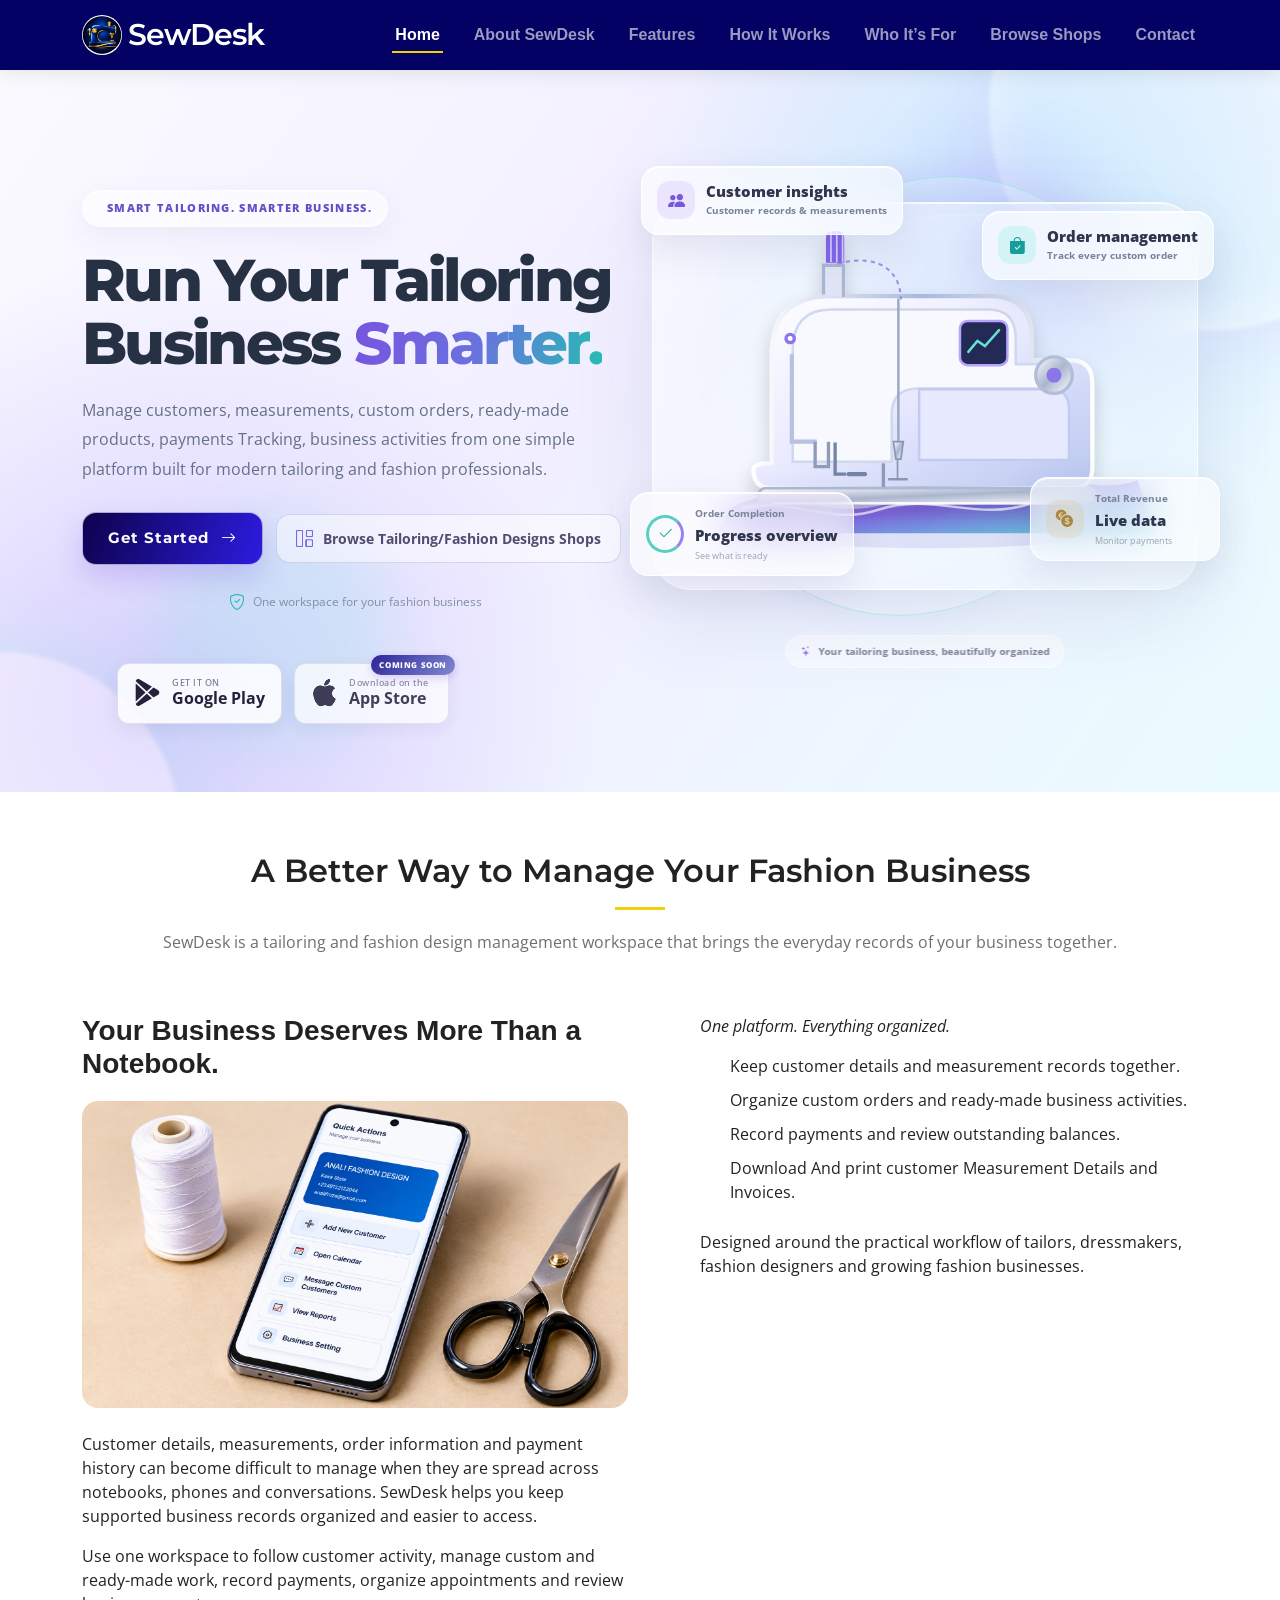
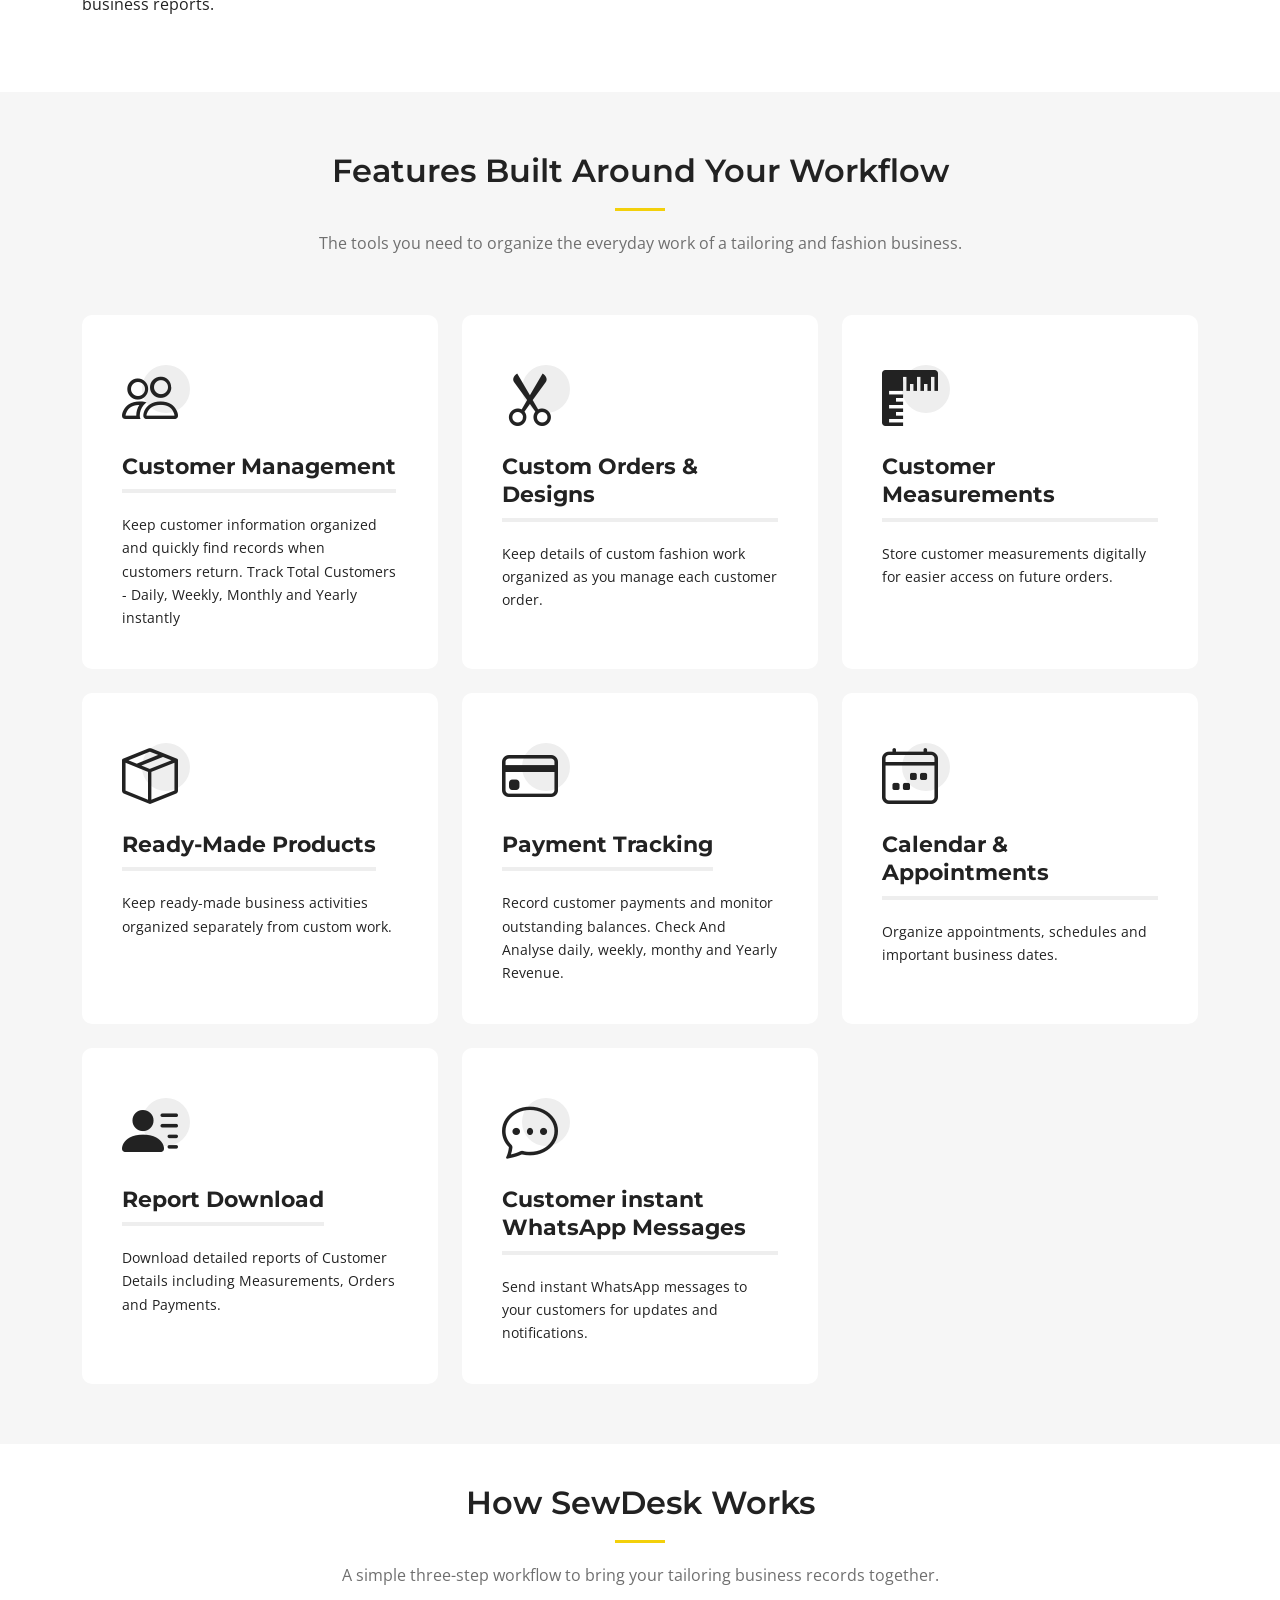
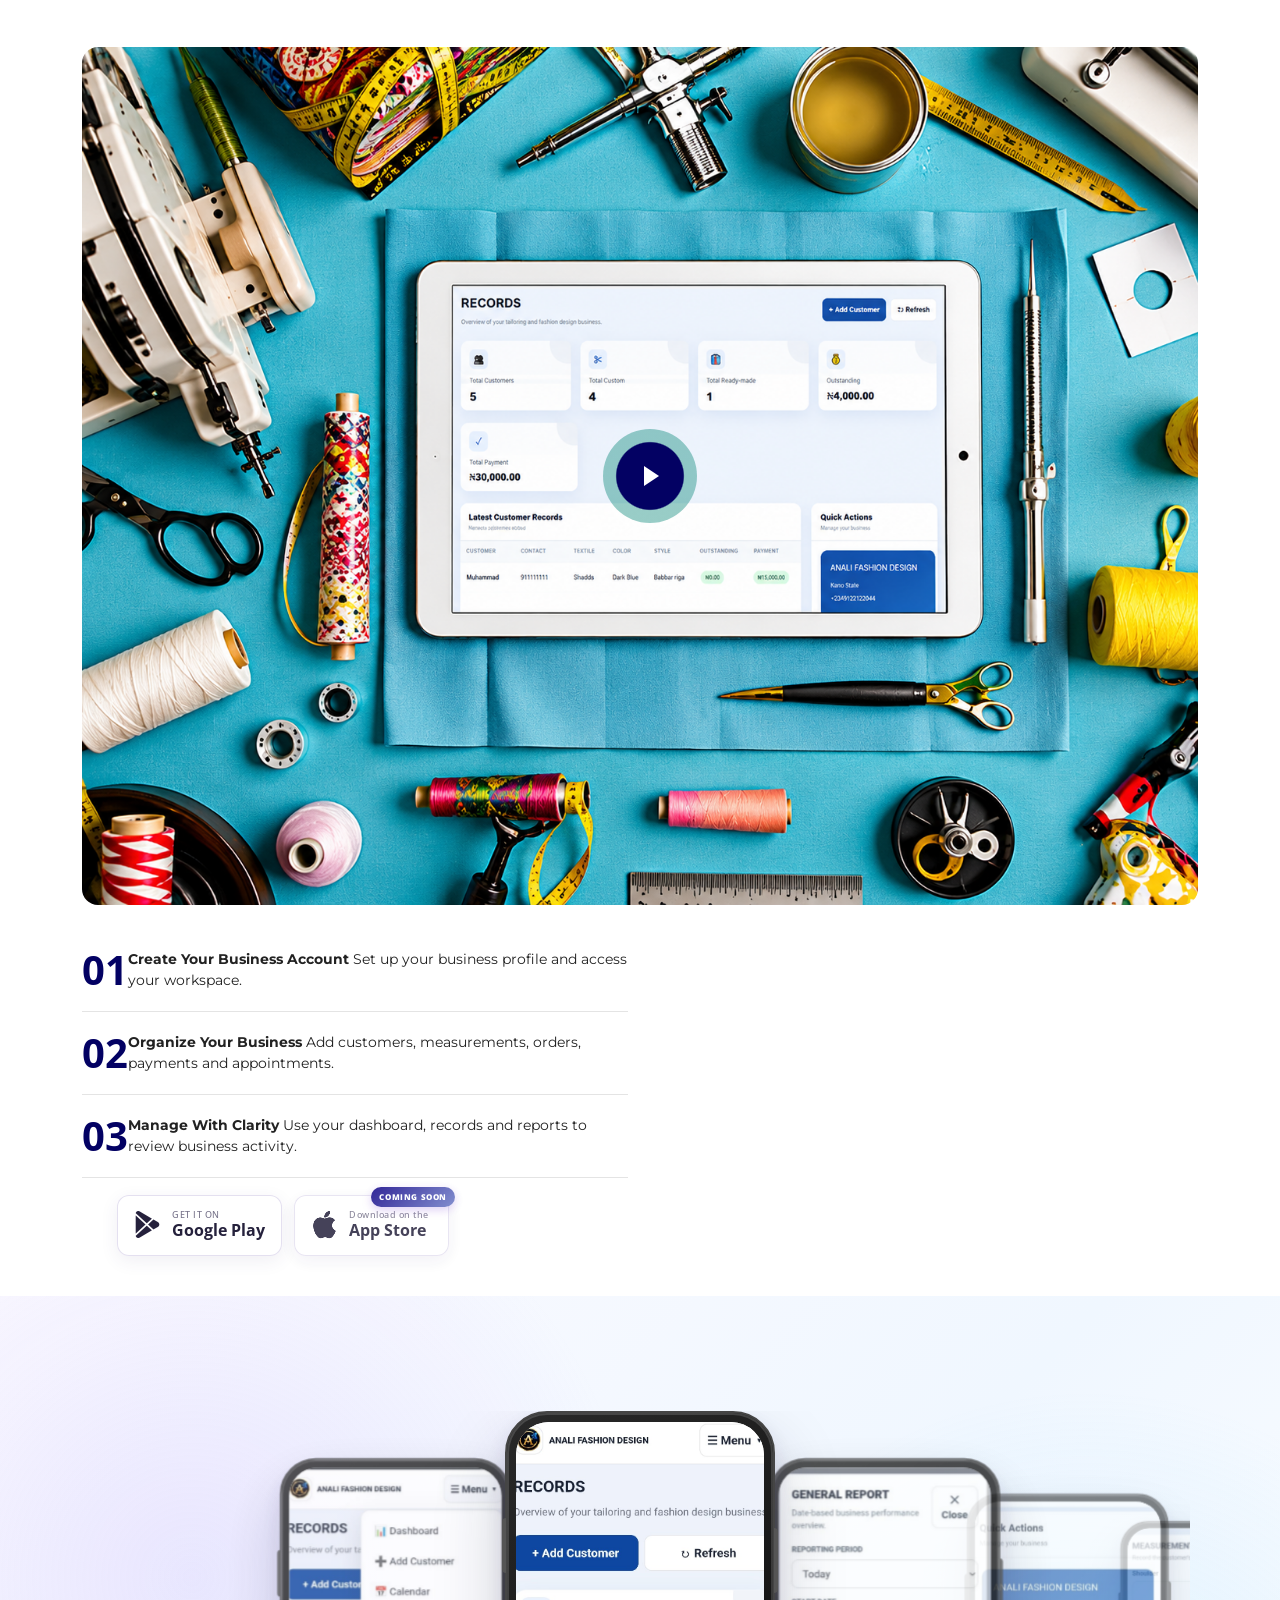
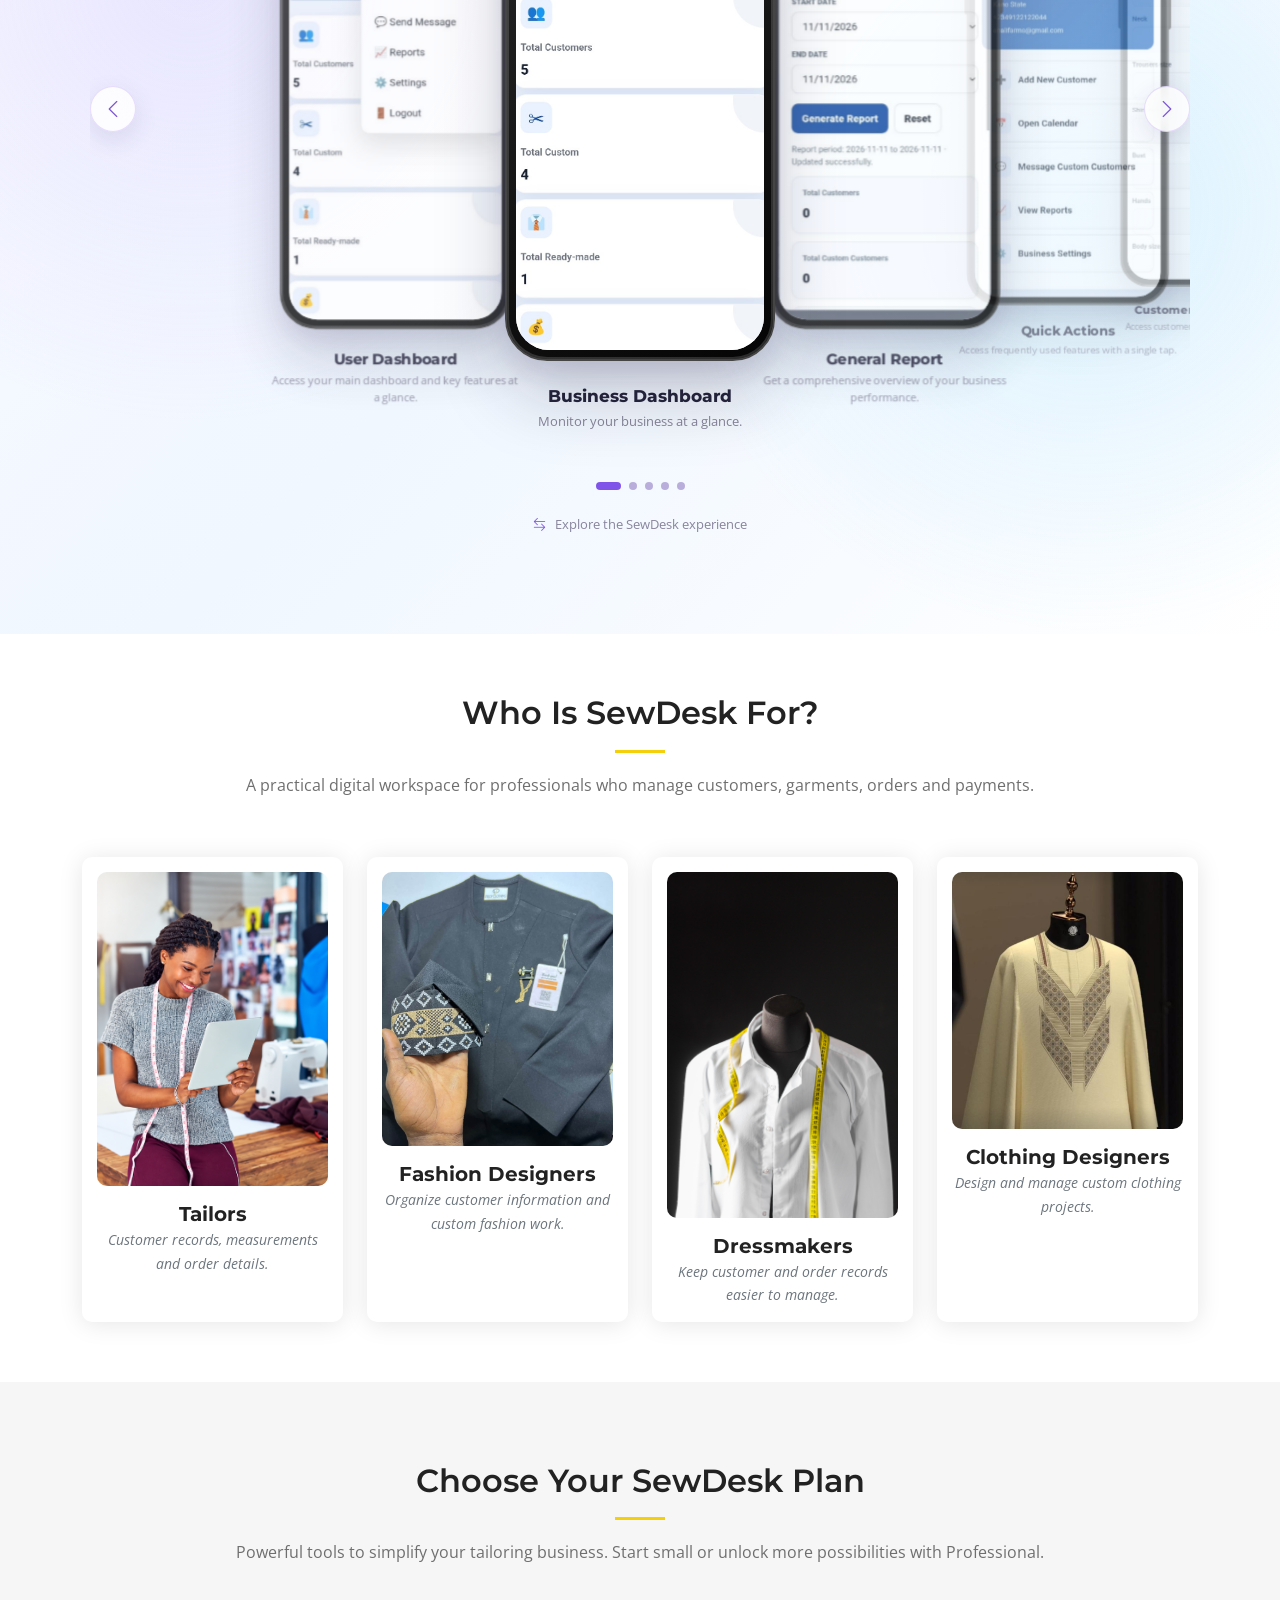
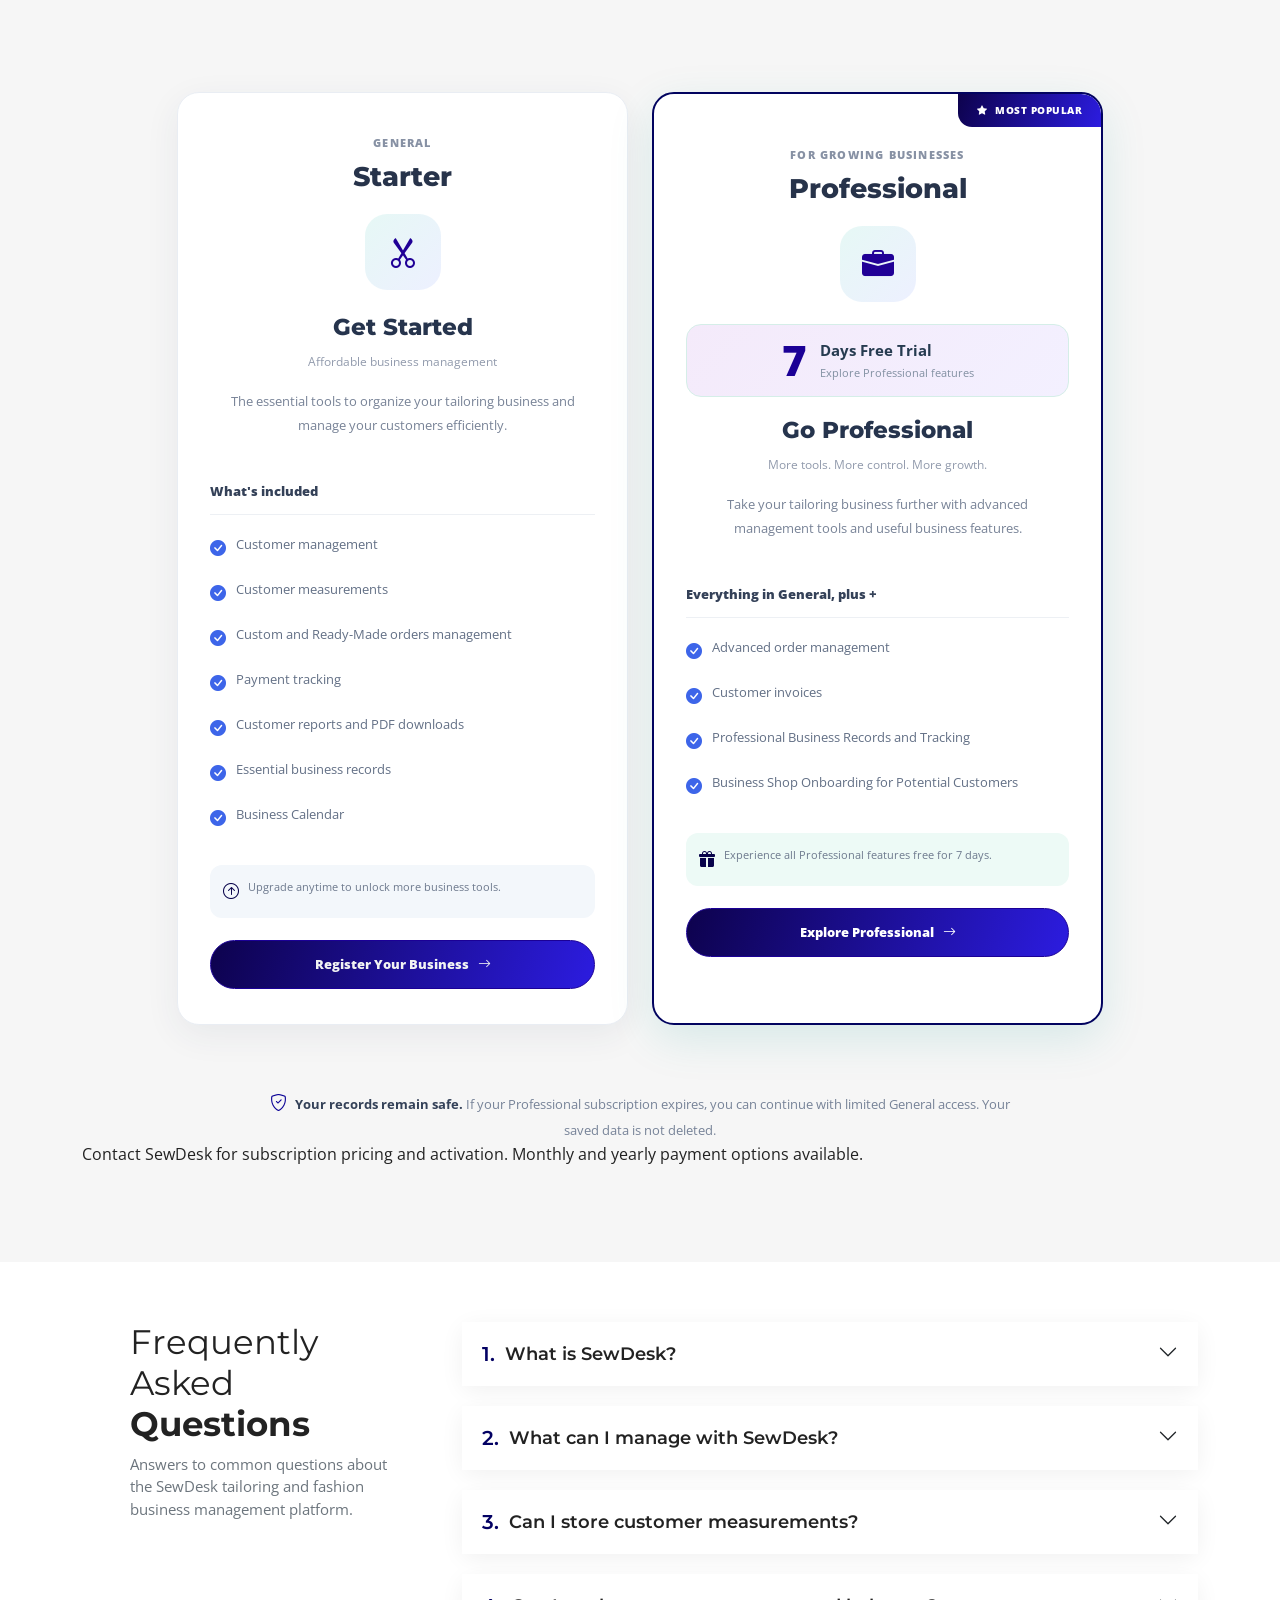
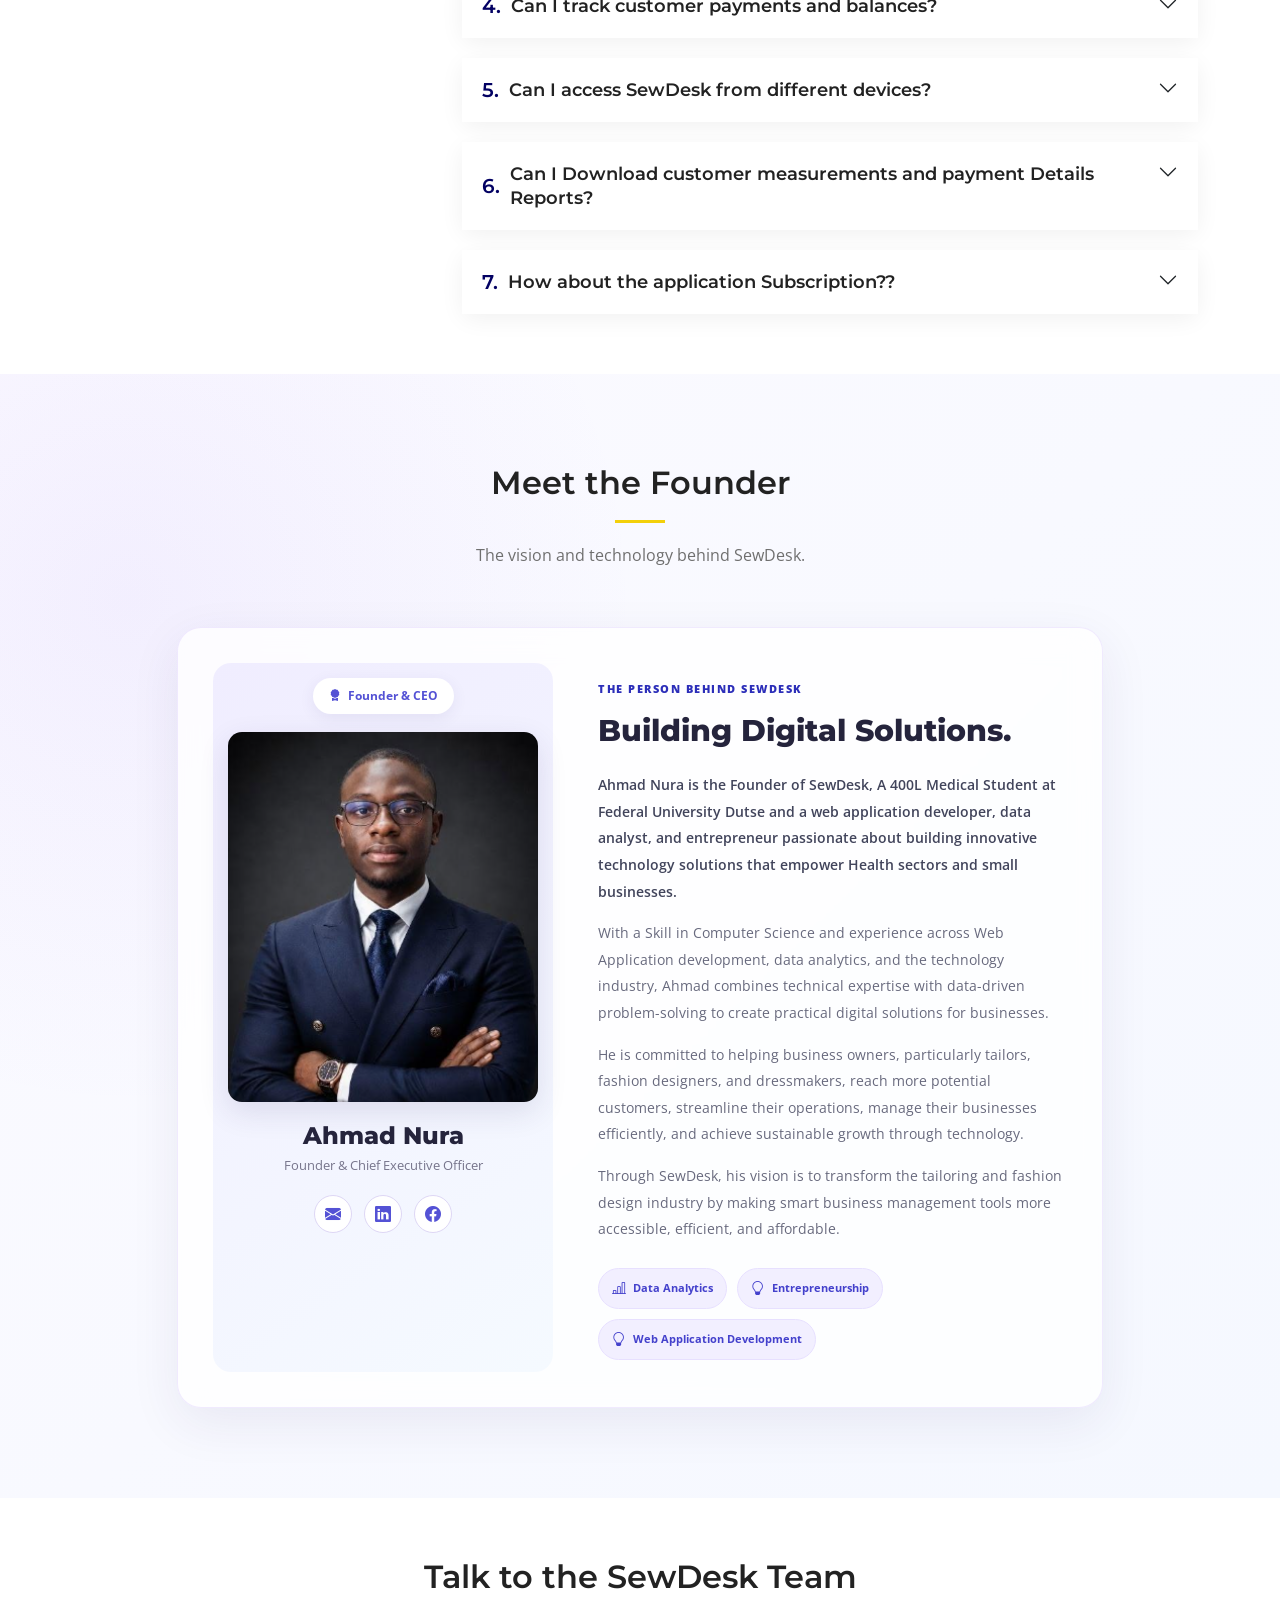
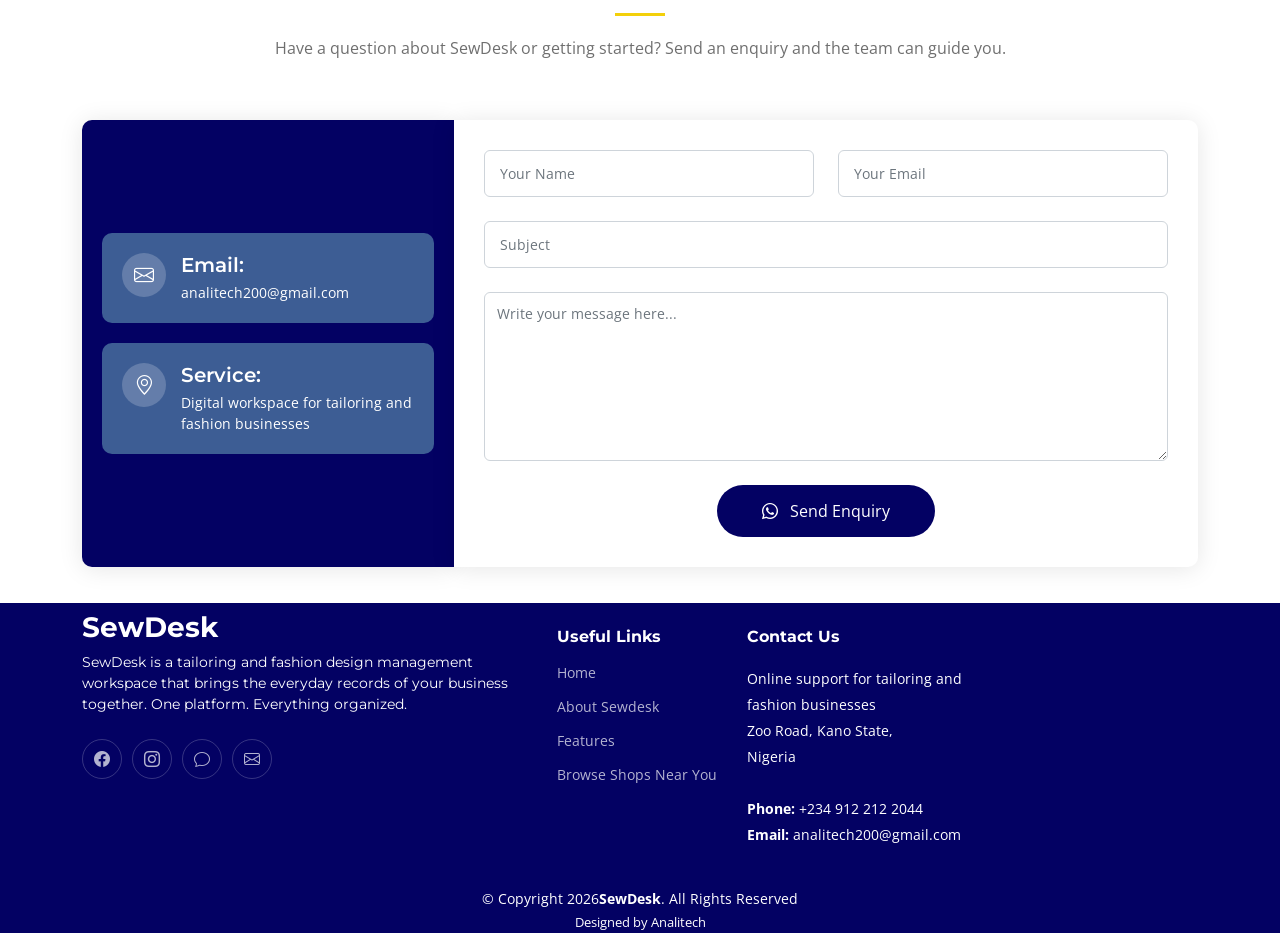
==== commit 9cfae287: "nothing has changed" ====
--- a/index.html
+++ b/index.html
@@ -647,7 +647,7 @@
       <strong>Your records remain safe.</strong>
       If your Professional subscription expires, you can continue
       with limited General access. Your saved data is not deleted.
-    </div>
+    </div
 
     <p class="pricing-payment-note">
       Contact SewDesk for subscription pricing and activation.
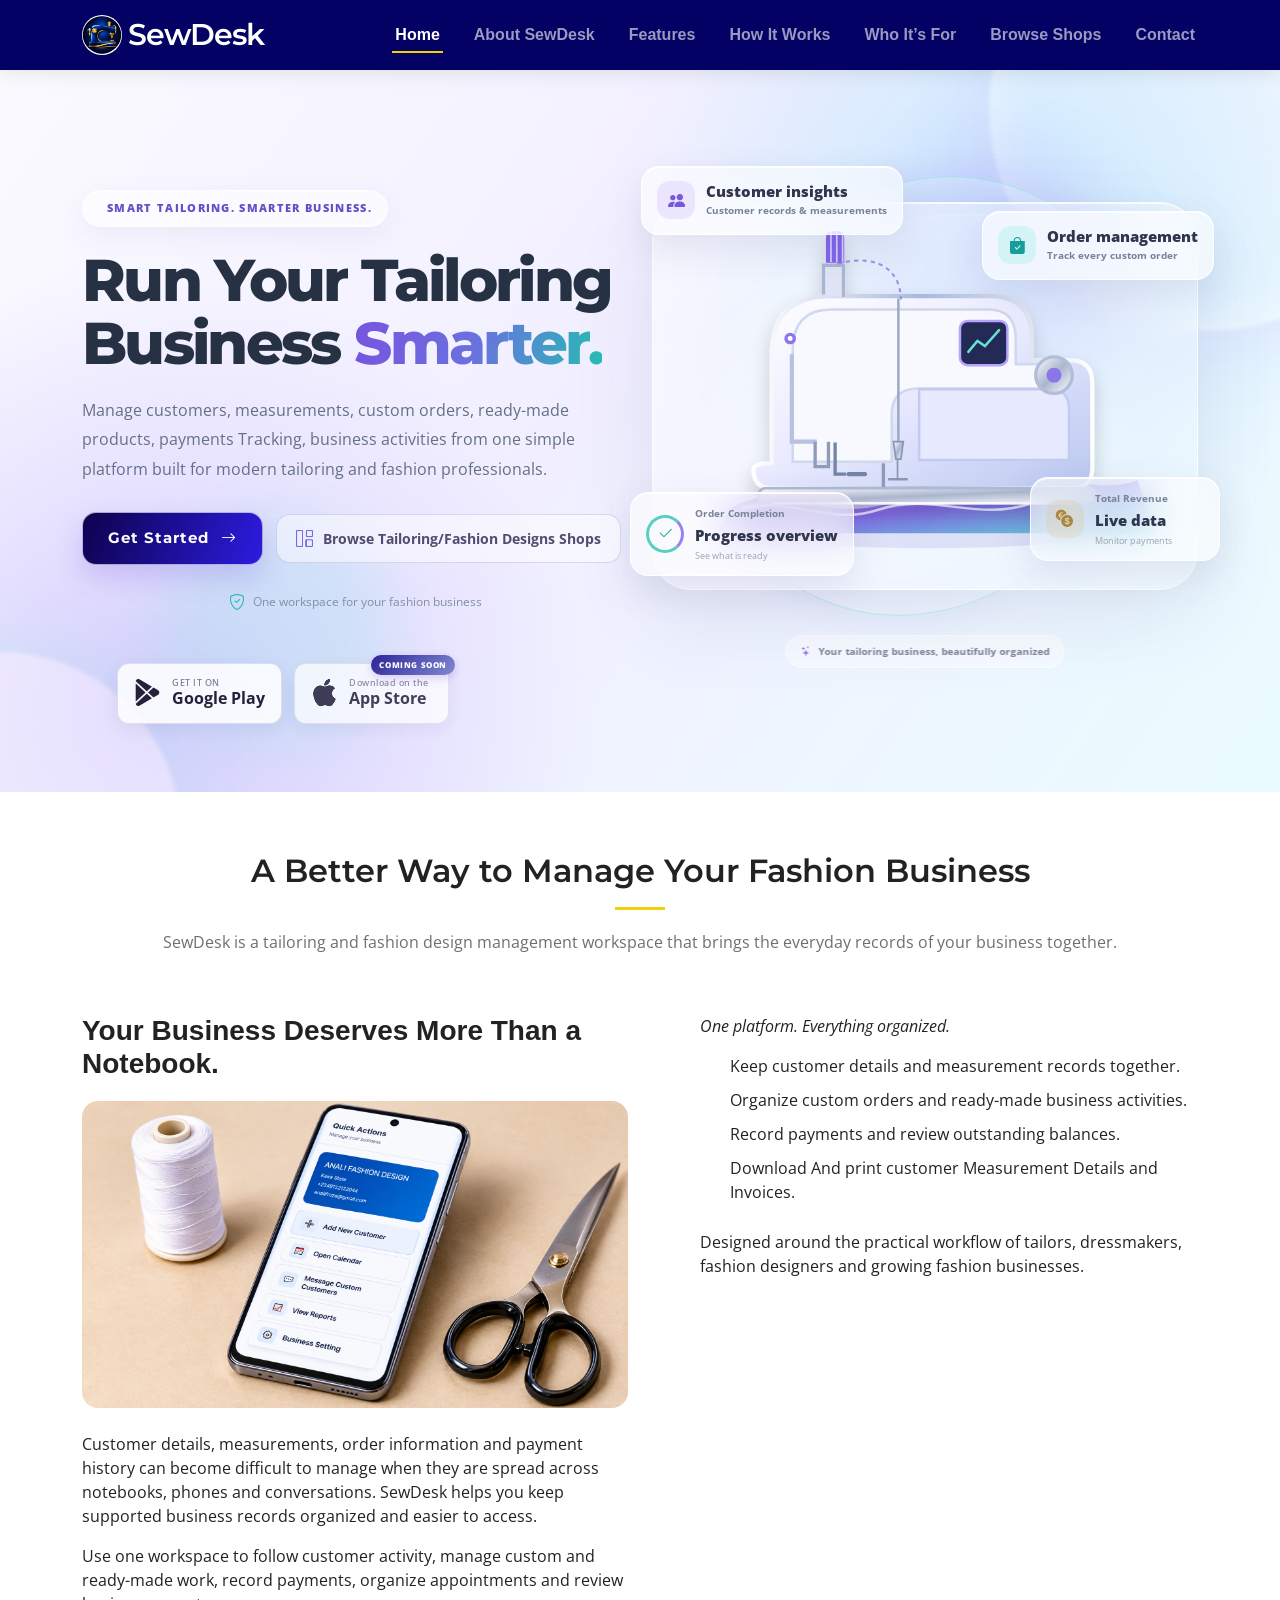
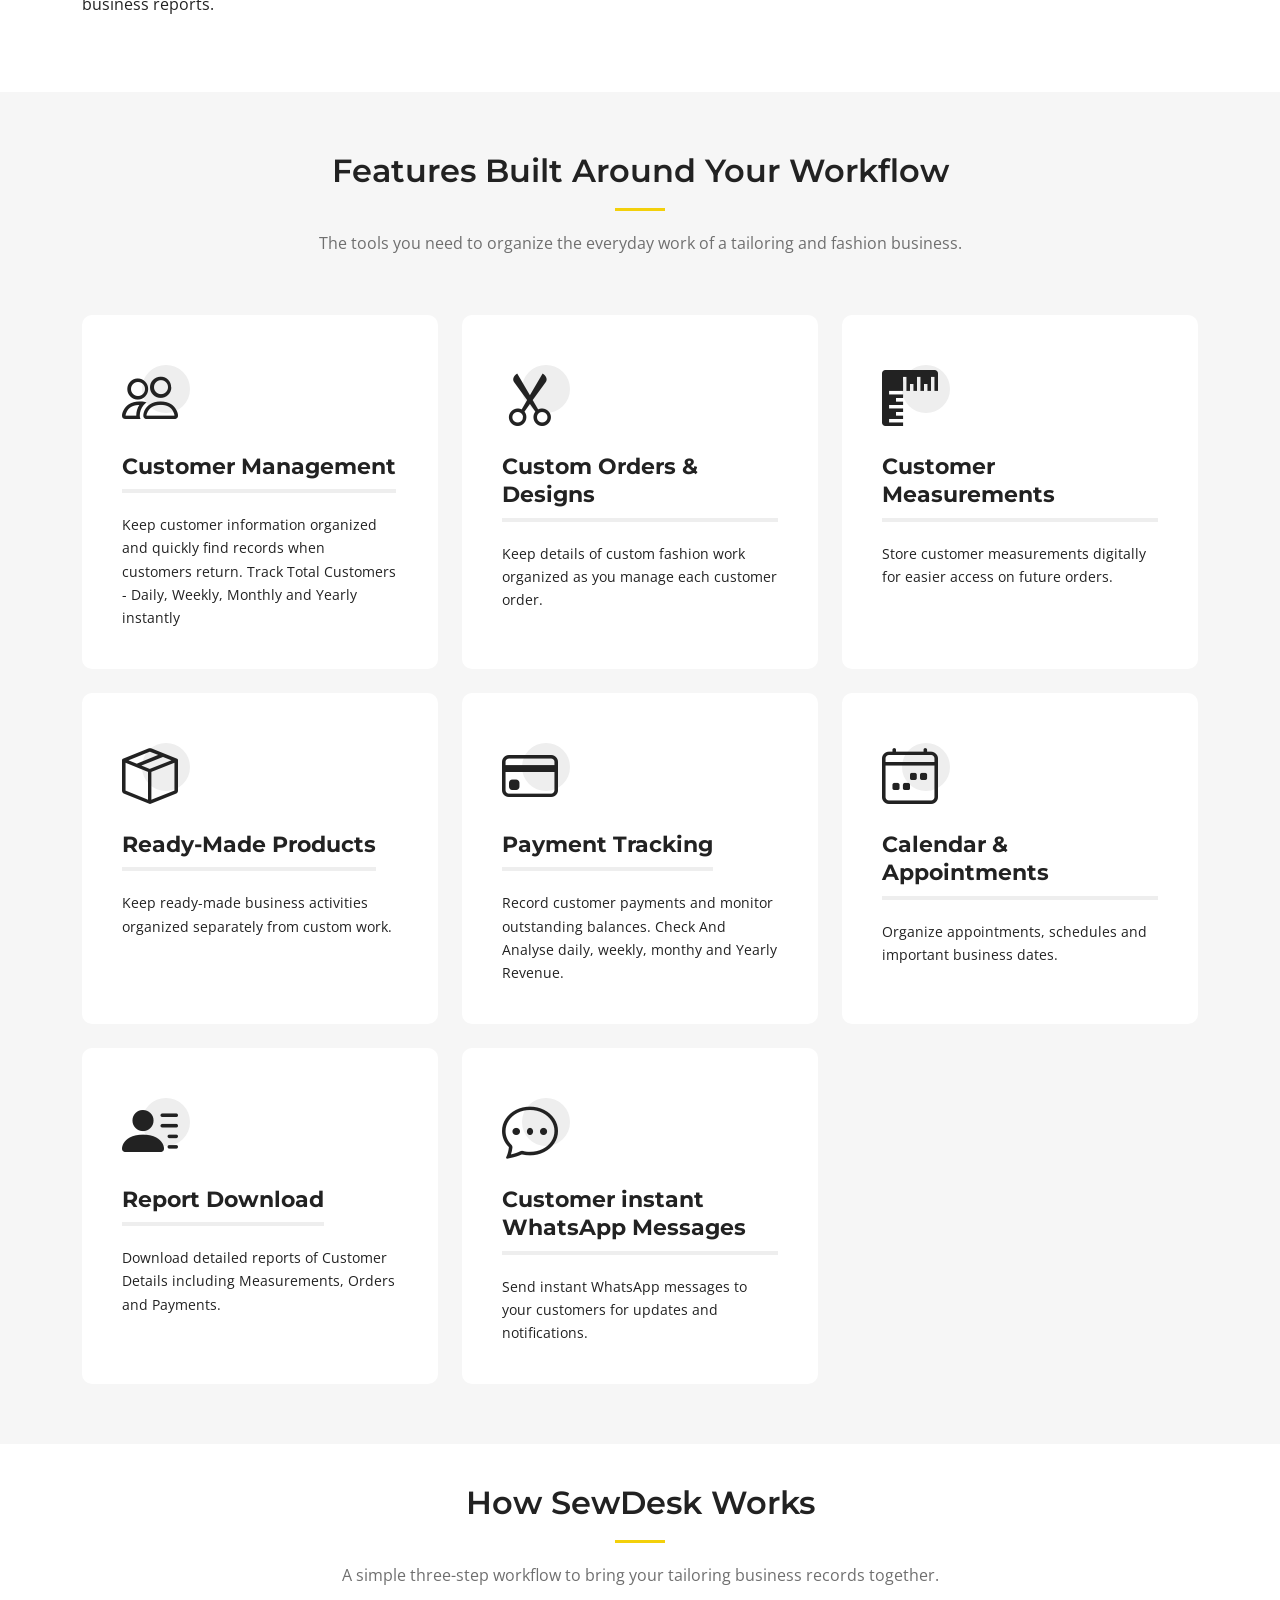
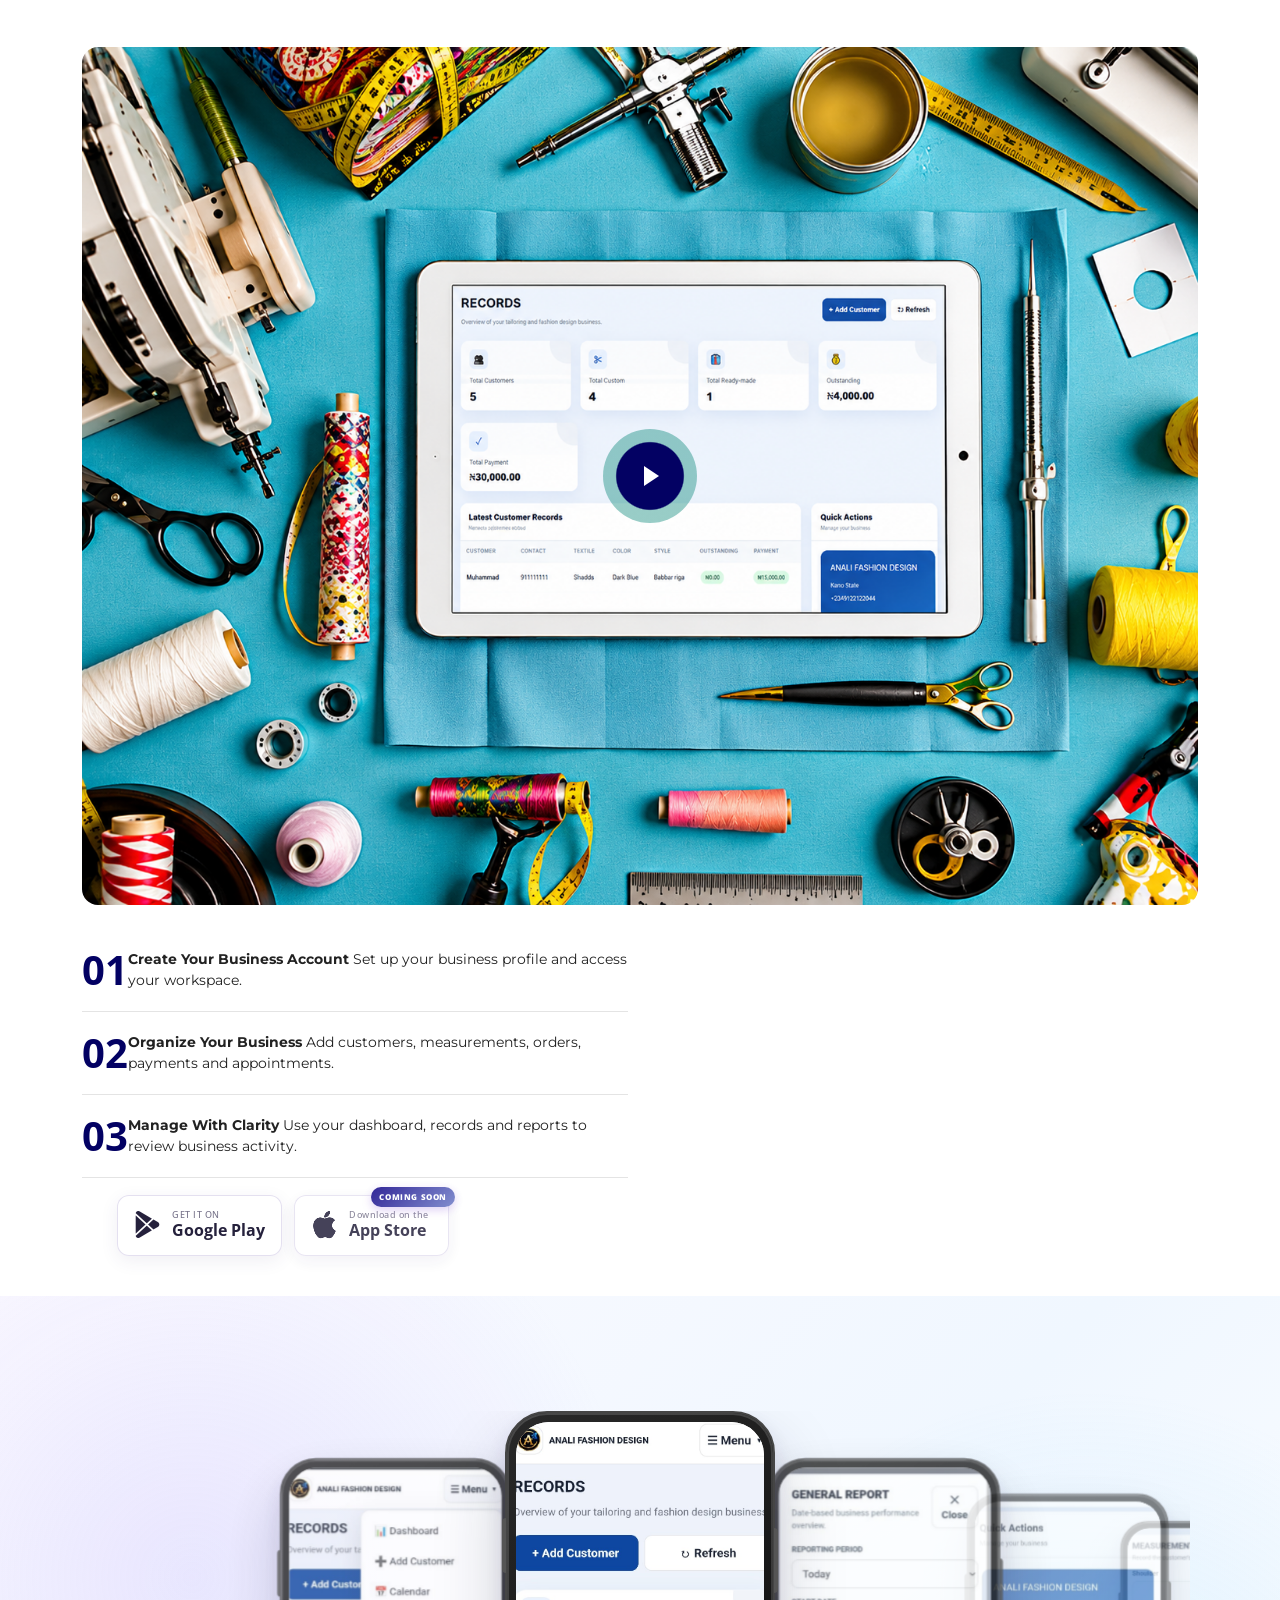
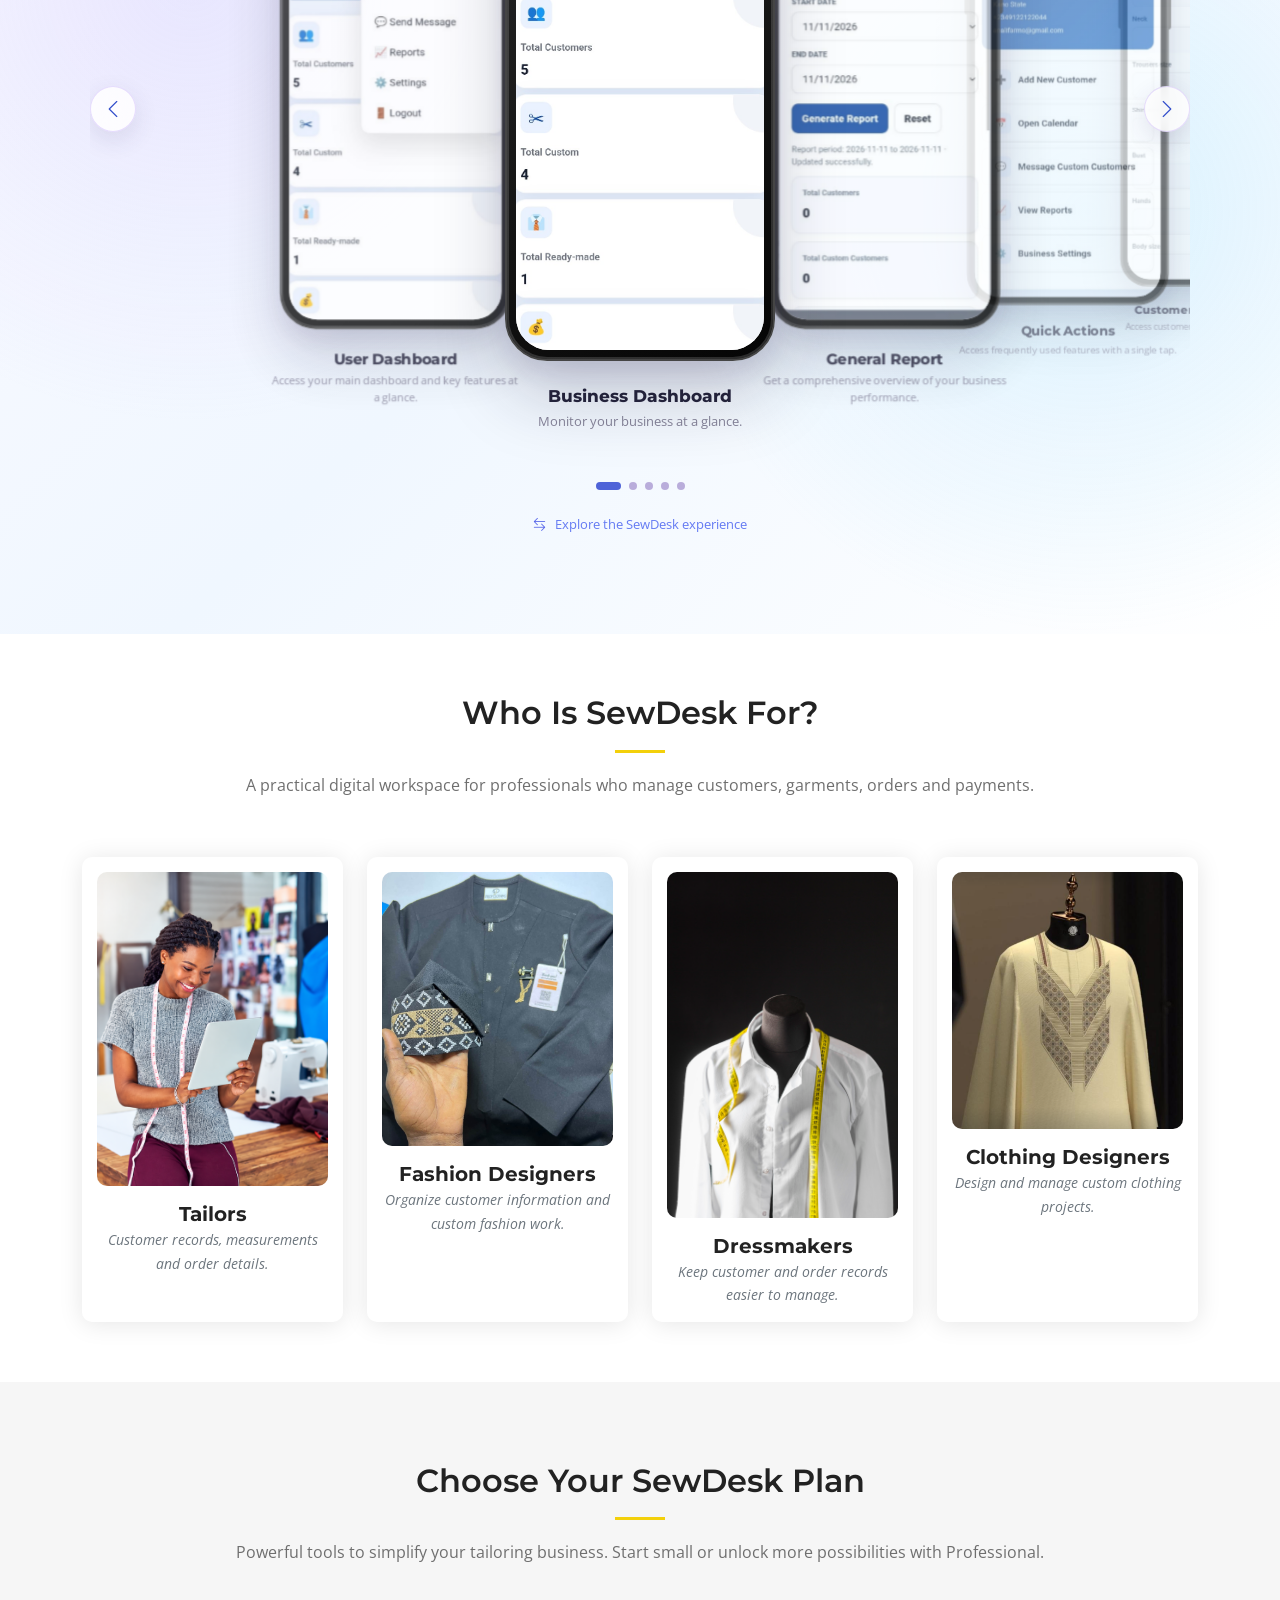
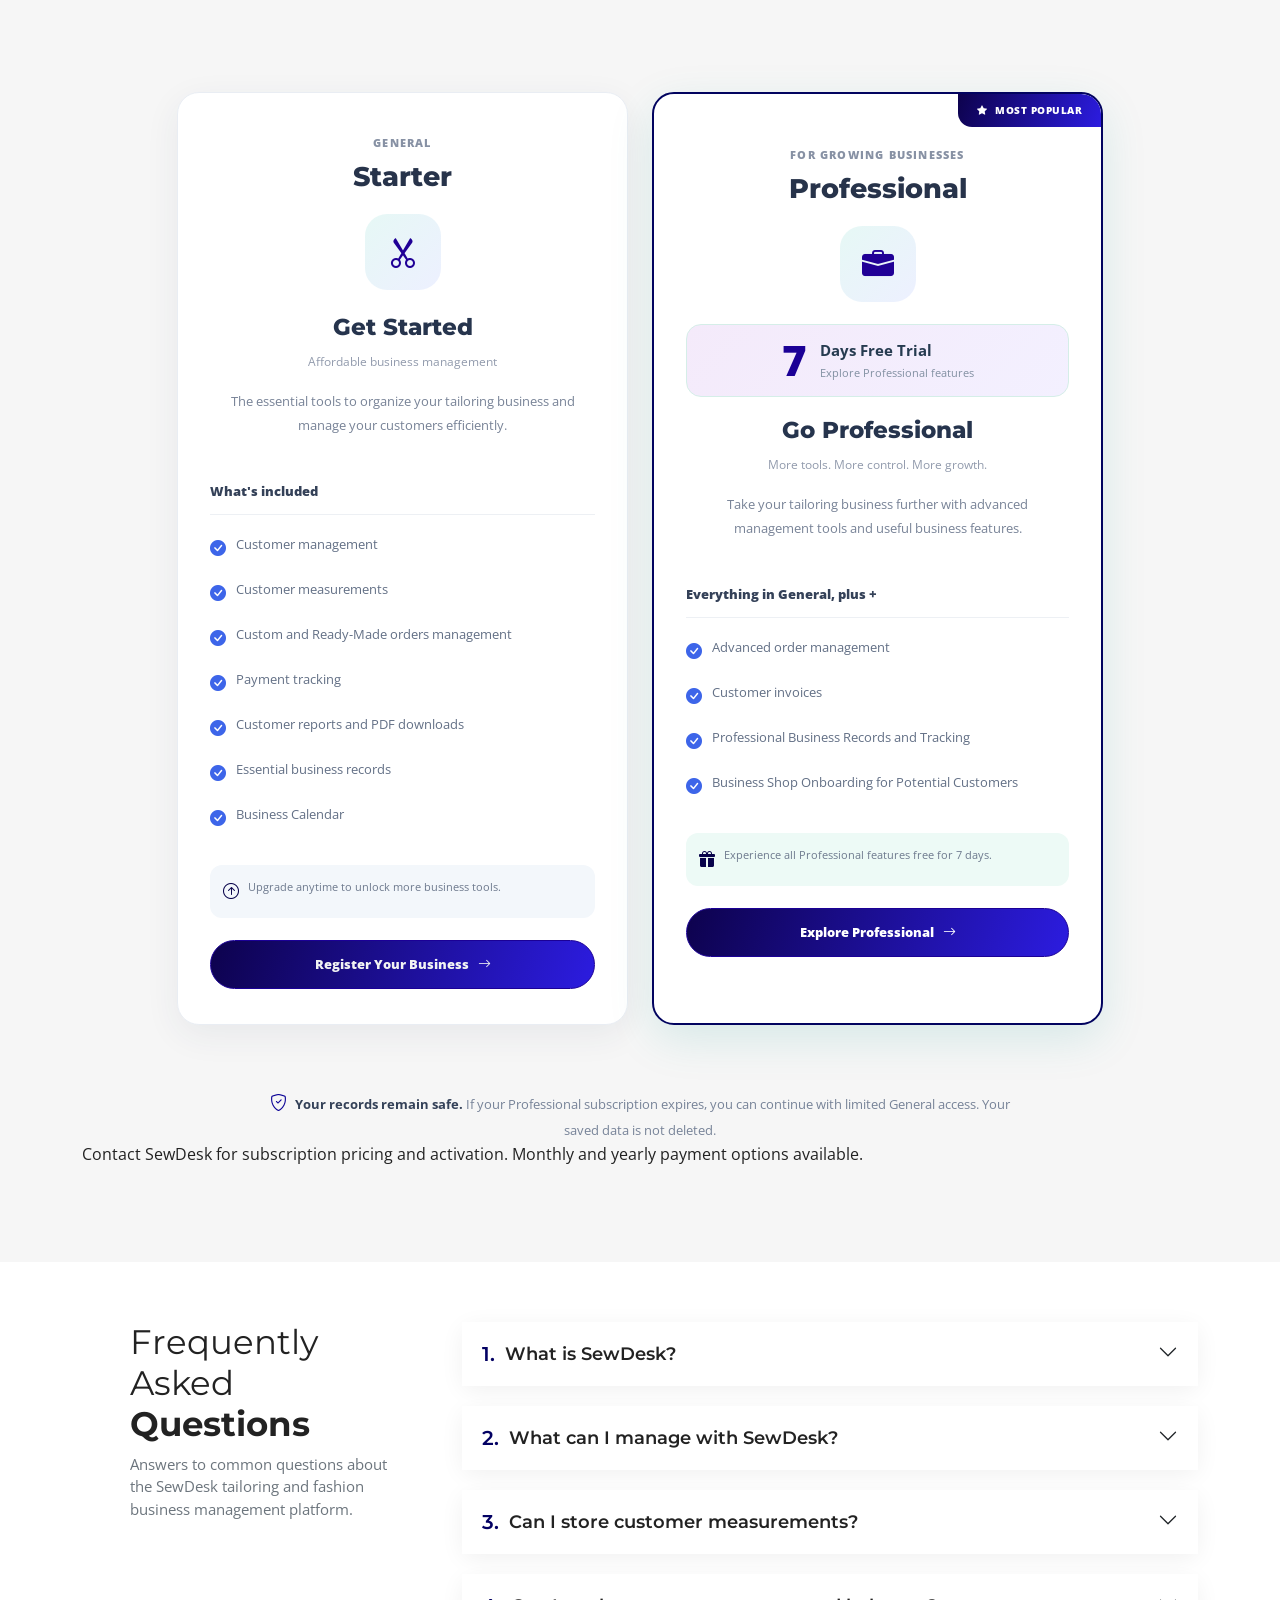
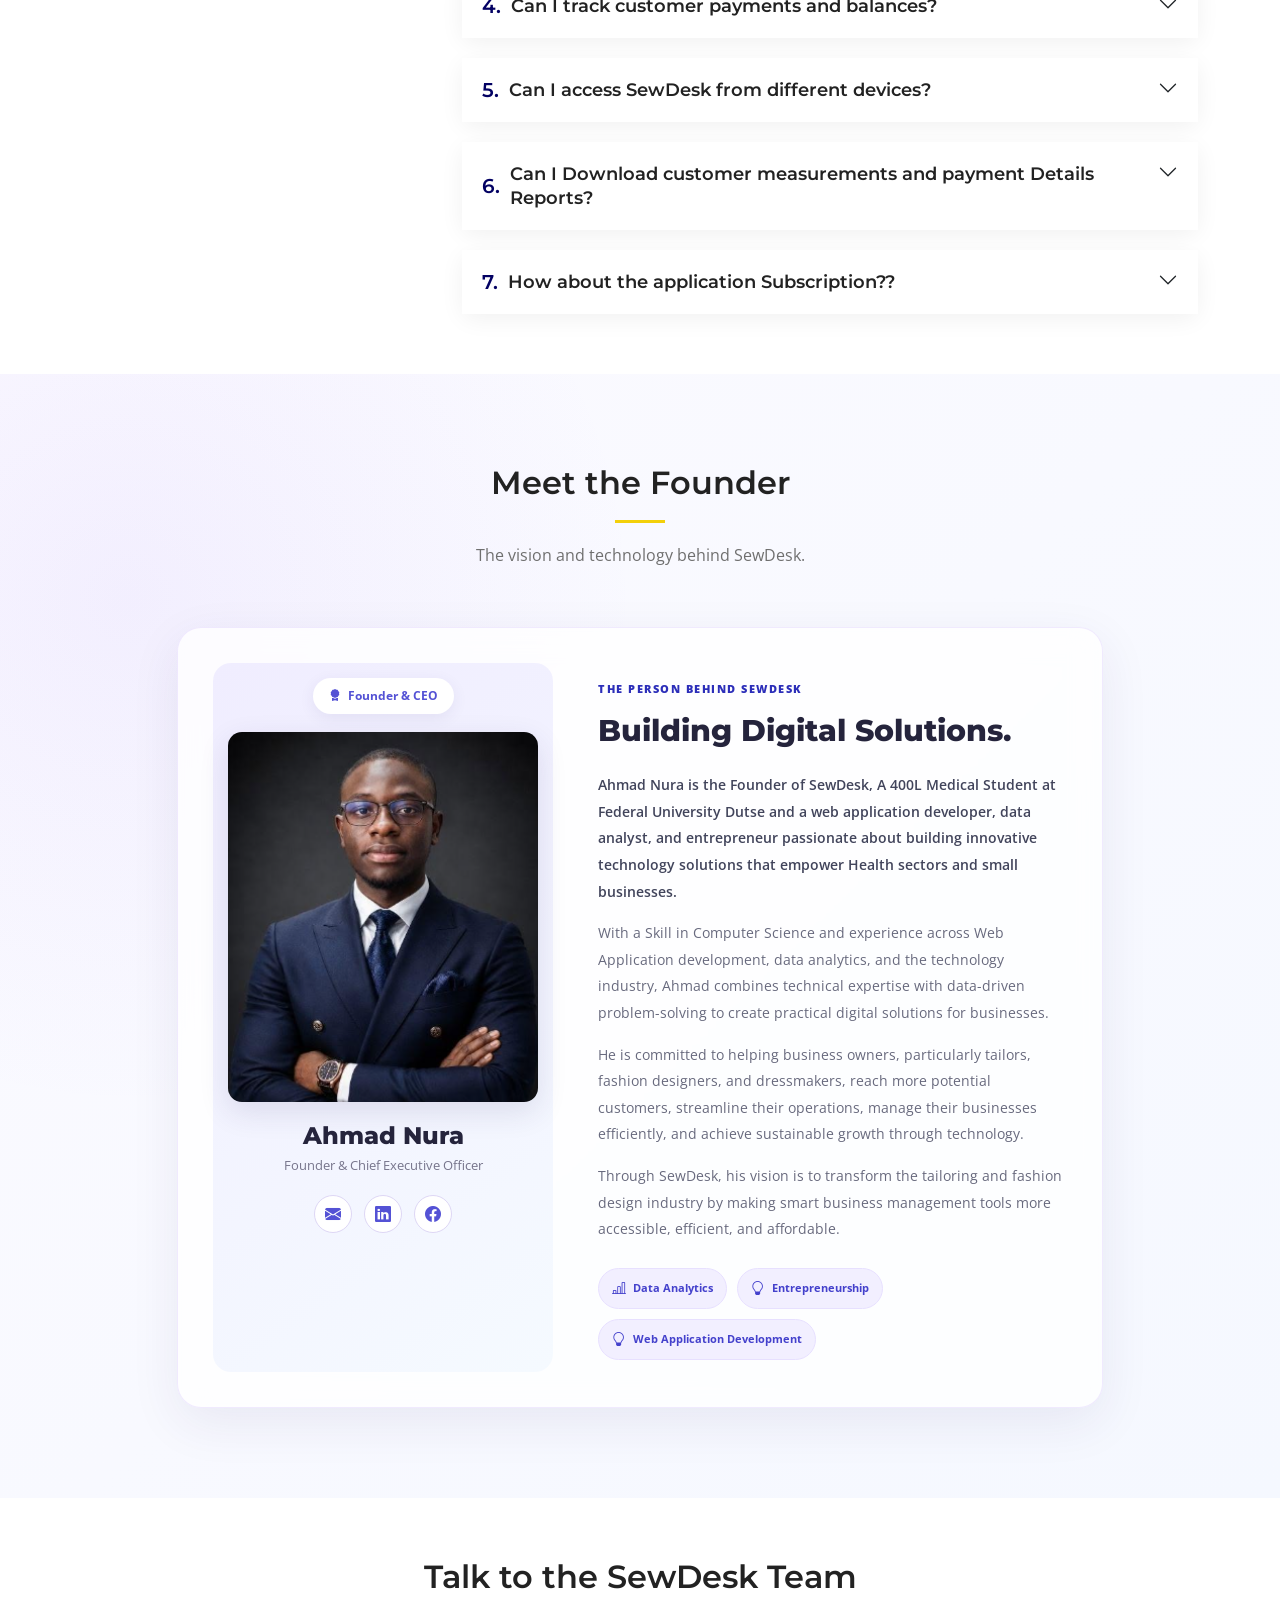
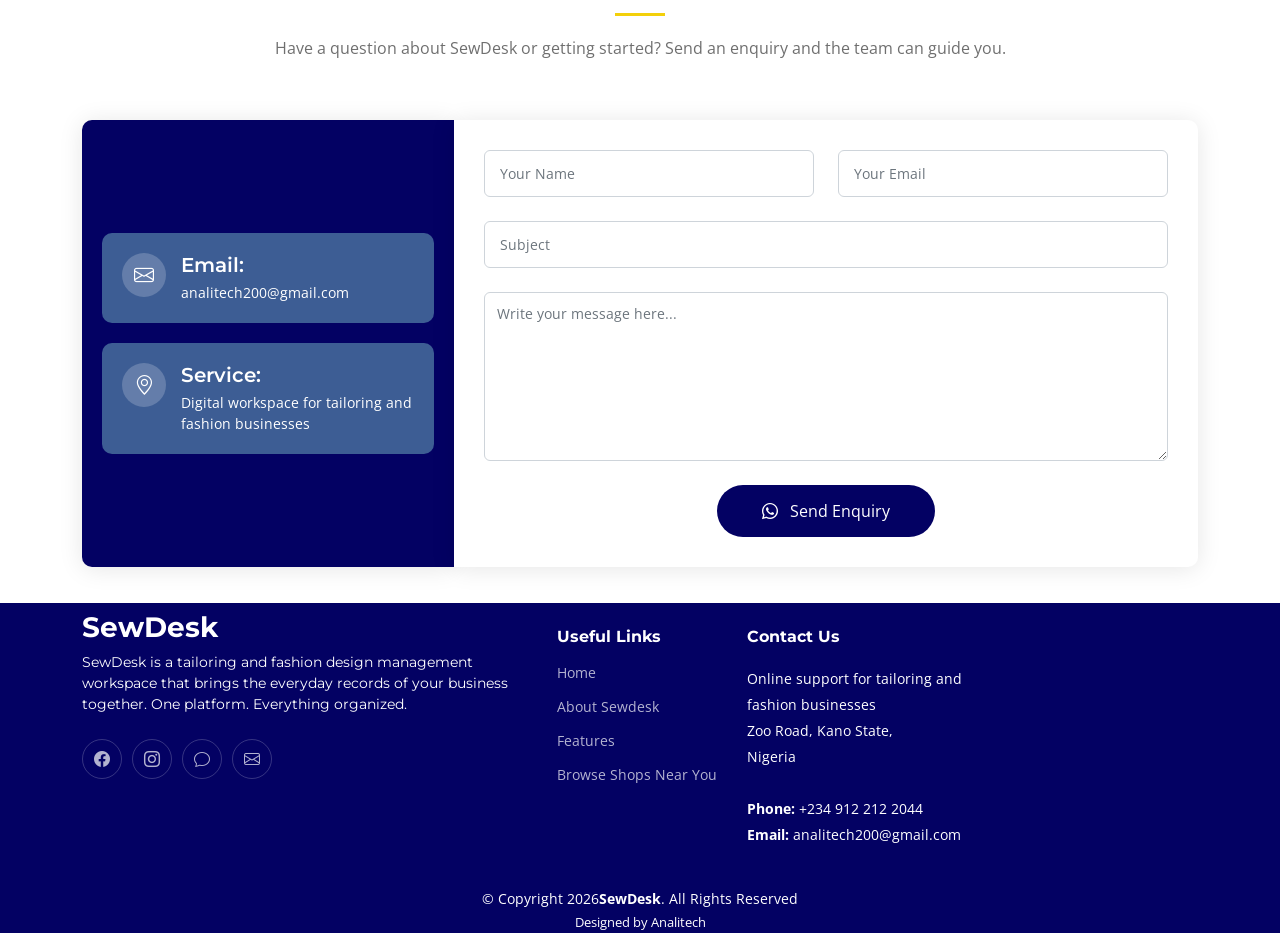
==== commit acf4e850: "index.html change - preloader removed" ====
--- a/index.html
+++ b/index.html
@@ -3,12 +3,11 @@
 <head>
 <meta charset="utf-8"/>
 <meta content="width=device-width, initial-scale=1.0" name="viewport"/>
-<title>SewDesk | Tailoring &amp; Fashion Design Management Software</title>
+<title>SewDesk Tailoring &amp; Fashion Design Management Software</title>
 <meta content="SewDesk helps tailors and fashion designers organize customer records, measurements, custom orders, ready-made work, payments, appointments and business reports in one workspace." name="description"/>
 <meta content="tailoring business management software, tailor management software, fashion design management, tailoring management system, customer measurements, tailoring order management, payment tracking" name="keywords"/>
 <!-- Favicons -->
 <link href="assets/img/sewdesk_logo.jpeg" rel="icon"/>
-<link href="assets/img/sewdesk_logo.jpeg" rel="apple-touch-icon"/>
 <!-- Google Fonts -->
 <link href="https://fonts.googleapis.com" rel="preconnect"/>
 <link crossorigin="" href="https://fonts.gstatic.com" rel="preconnect"/>
@@ -1054,7 +1053,7 @@
 
 
 <a class="scroll-top d-flex align-items-center justify-content-center" href="#"><i class="bi bi-arrow-up-short"></i></a>
-<div id="preloader"></div>
+
 <!-- Vendor JS Files -->
 <script src="assets/vendor/bootstrap/js/bootstrap.bundle.min.js"></script>
 <script src="assets/vendor/aos/aos.js"></script>
--- a/assets/css/main.css
+++ b/assets/css/main.css
@@ -3474,7 +3474,7 @@
     background: rgba(255,255,255,.85);
     backdrop-filter: blur(12px);
 
-    color: #7952d5;
+    color: #2f4bca;
     font-size: 20px;
 
     box-shadow: 0 8px 25px rgba(60,50,100,.12);
@@ -3484,7 +3484,7 @@
 }
 
 .showcase-arrow:hover {
-    background: #8054e9;
+    background: #4e63d8;
     color: #ffffff;
     transform: scale(1.1);
 }
@@ -3516,7 +3516,7 @@
 .showcase-pagination .swiper-pagination-bullet-active {
     width: 25px;
     border-radius: 10px;
-    background: #8054e9;
+    background: #4e63d8;
 }
 
 
@@ -3526,12 +3526,12 @@
     margin-top: 25px;
     text-align: center;
 
-    color: #88849d;
+    color: #647af3;
     font-size: 13px;
 }
 
 .showcase-bottom-text i {
-    color: #8054e9;
+    color: #5463e9;
     margin-right: 6px;
 }
 
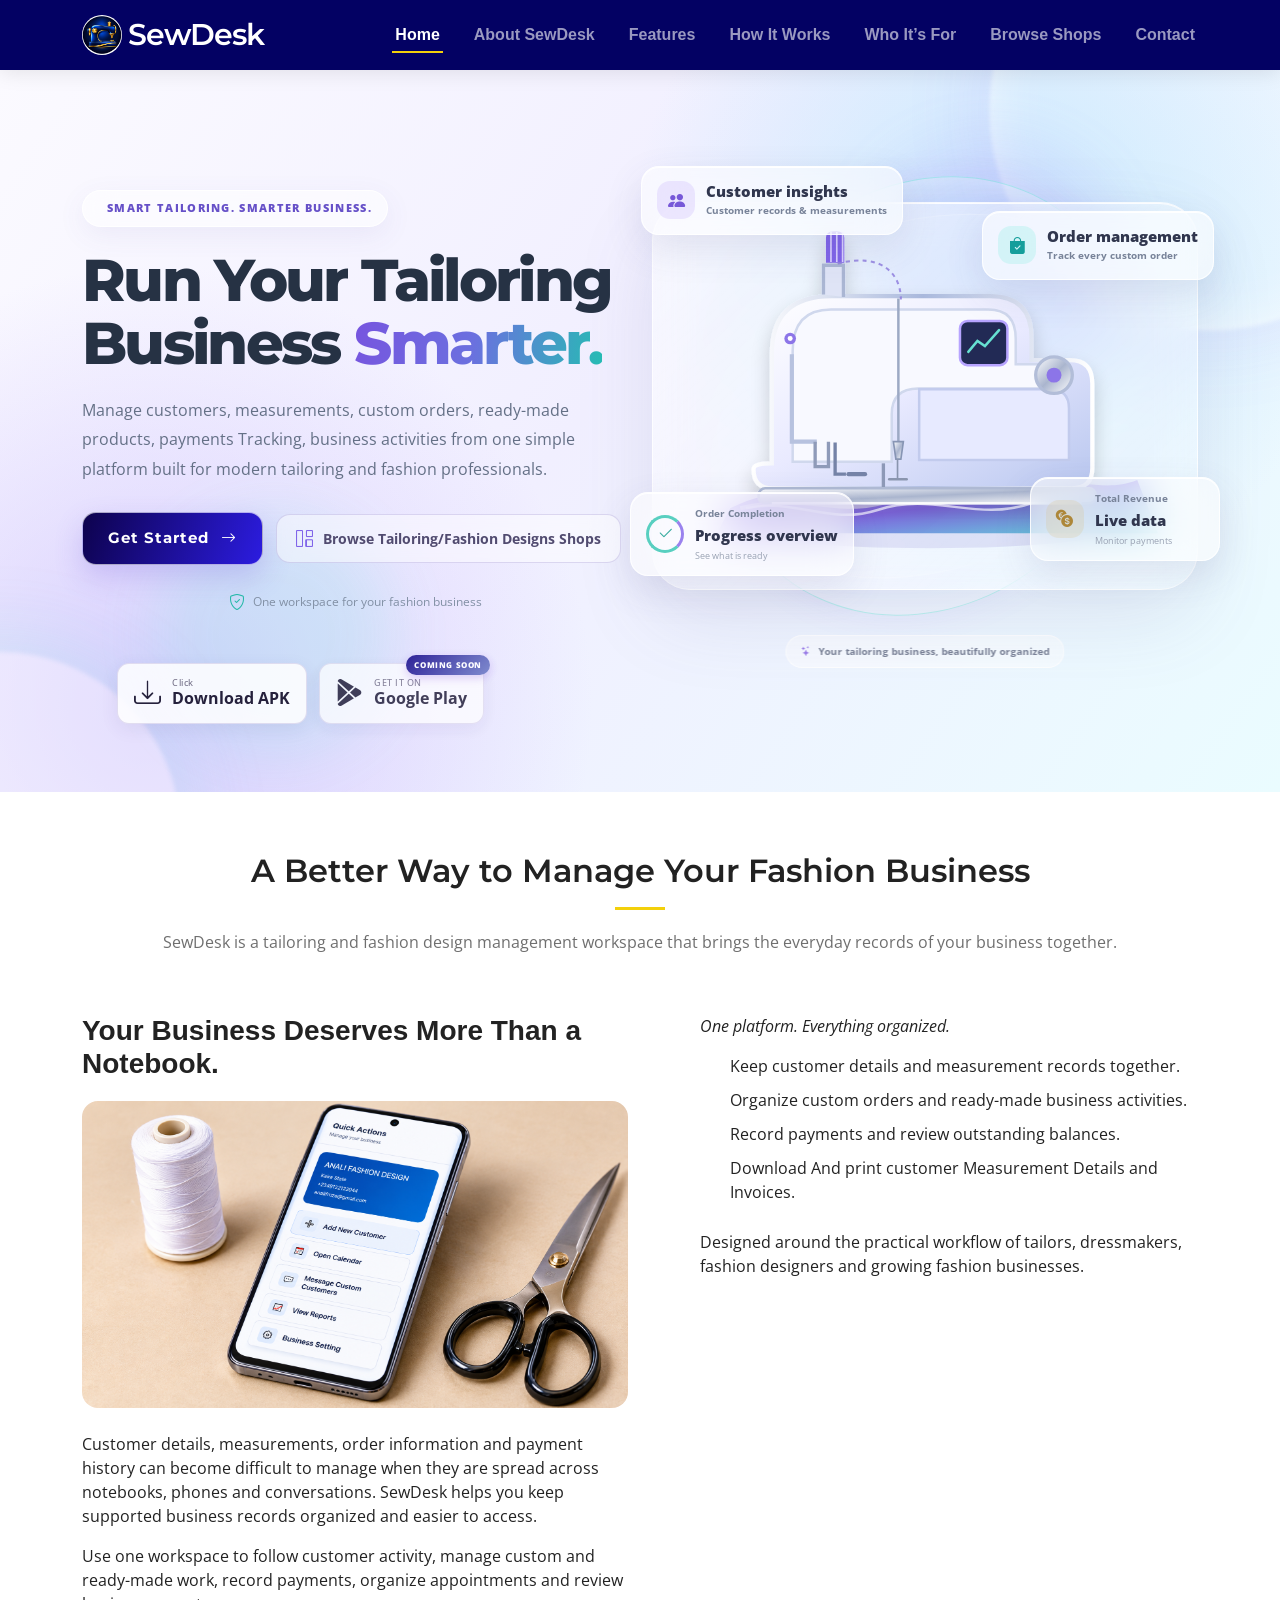
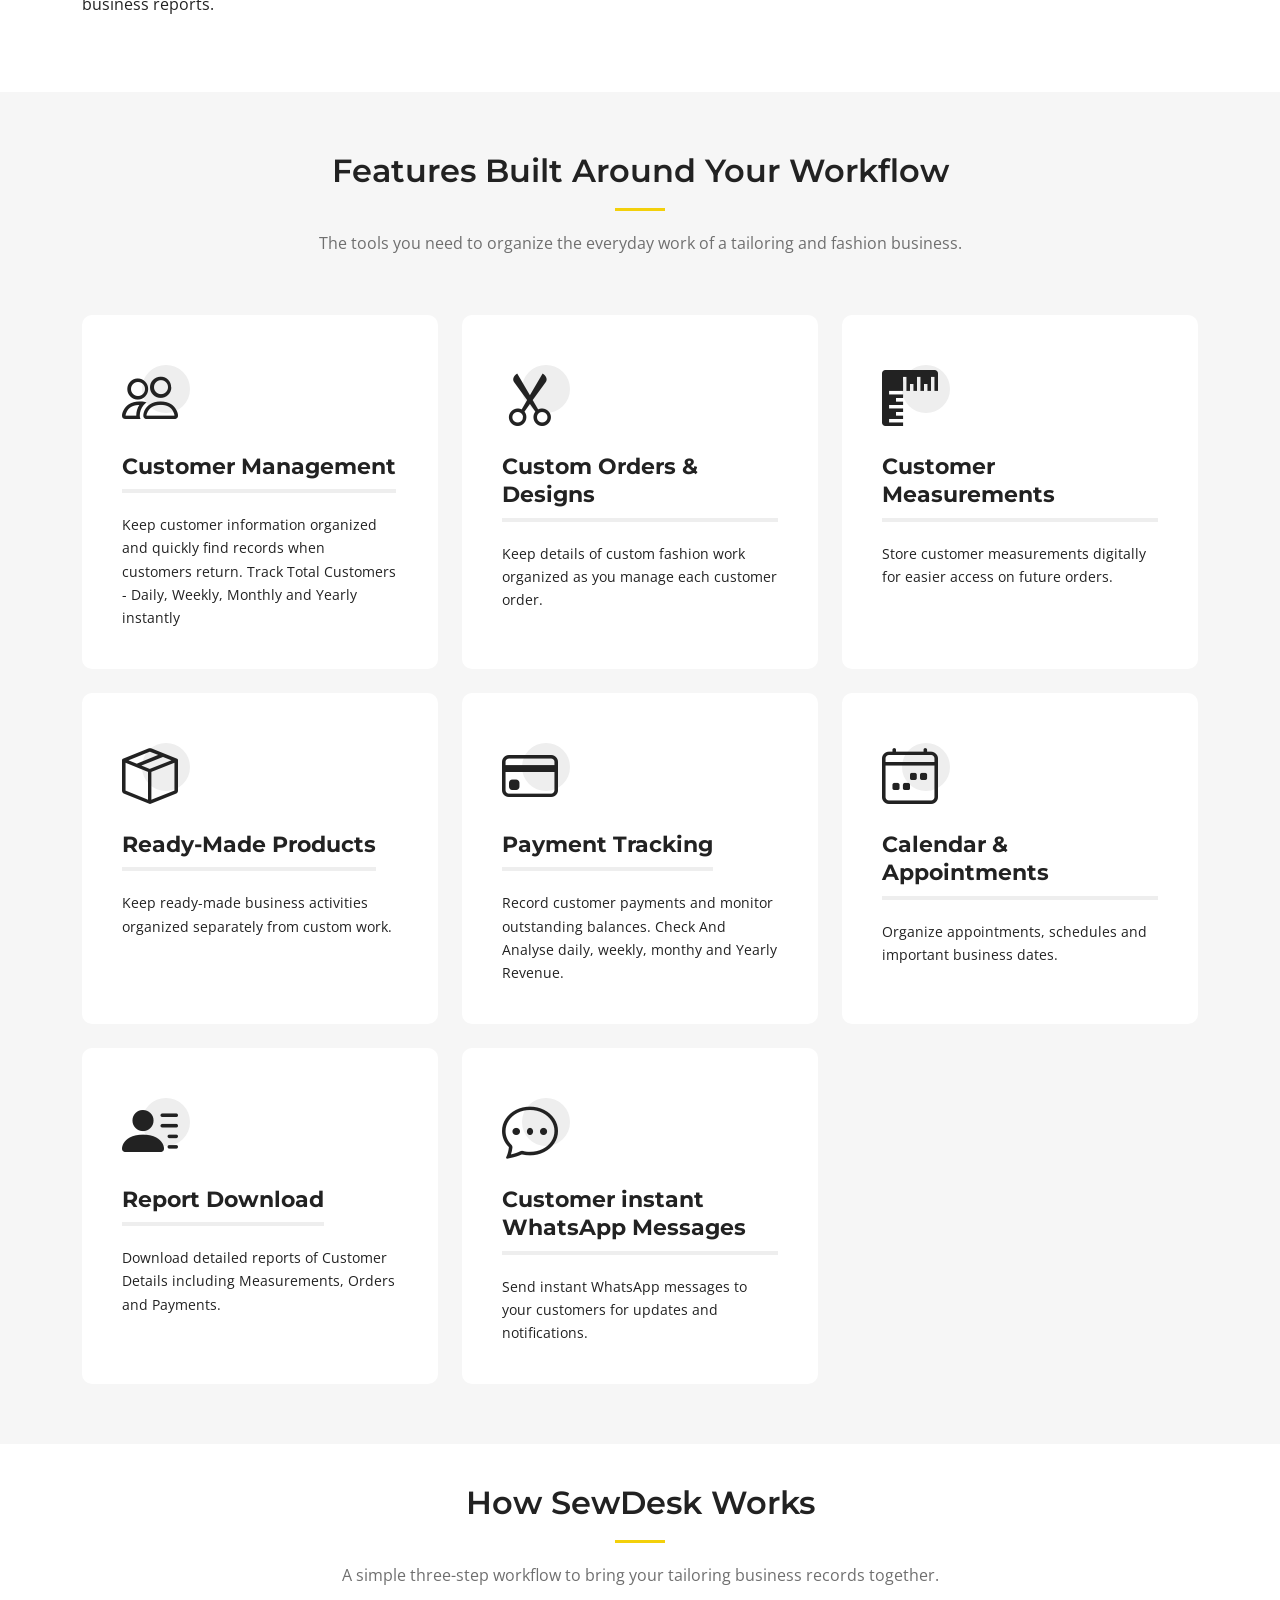
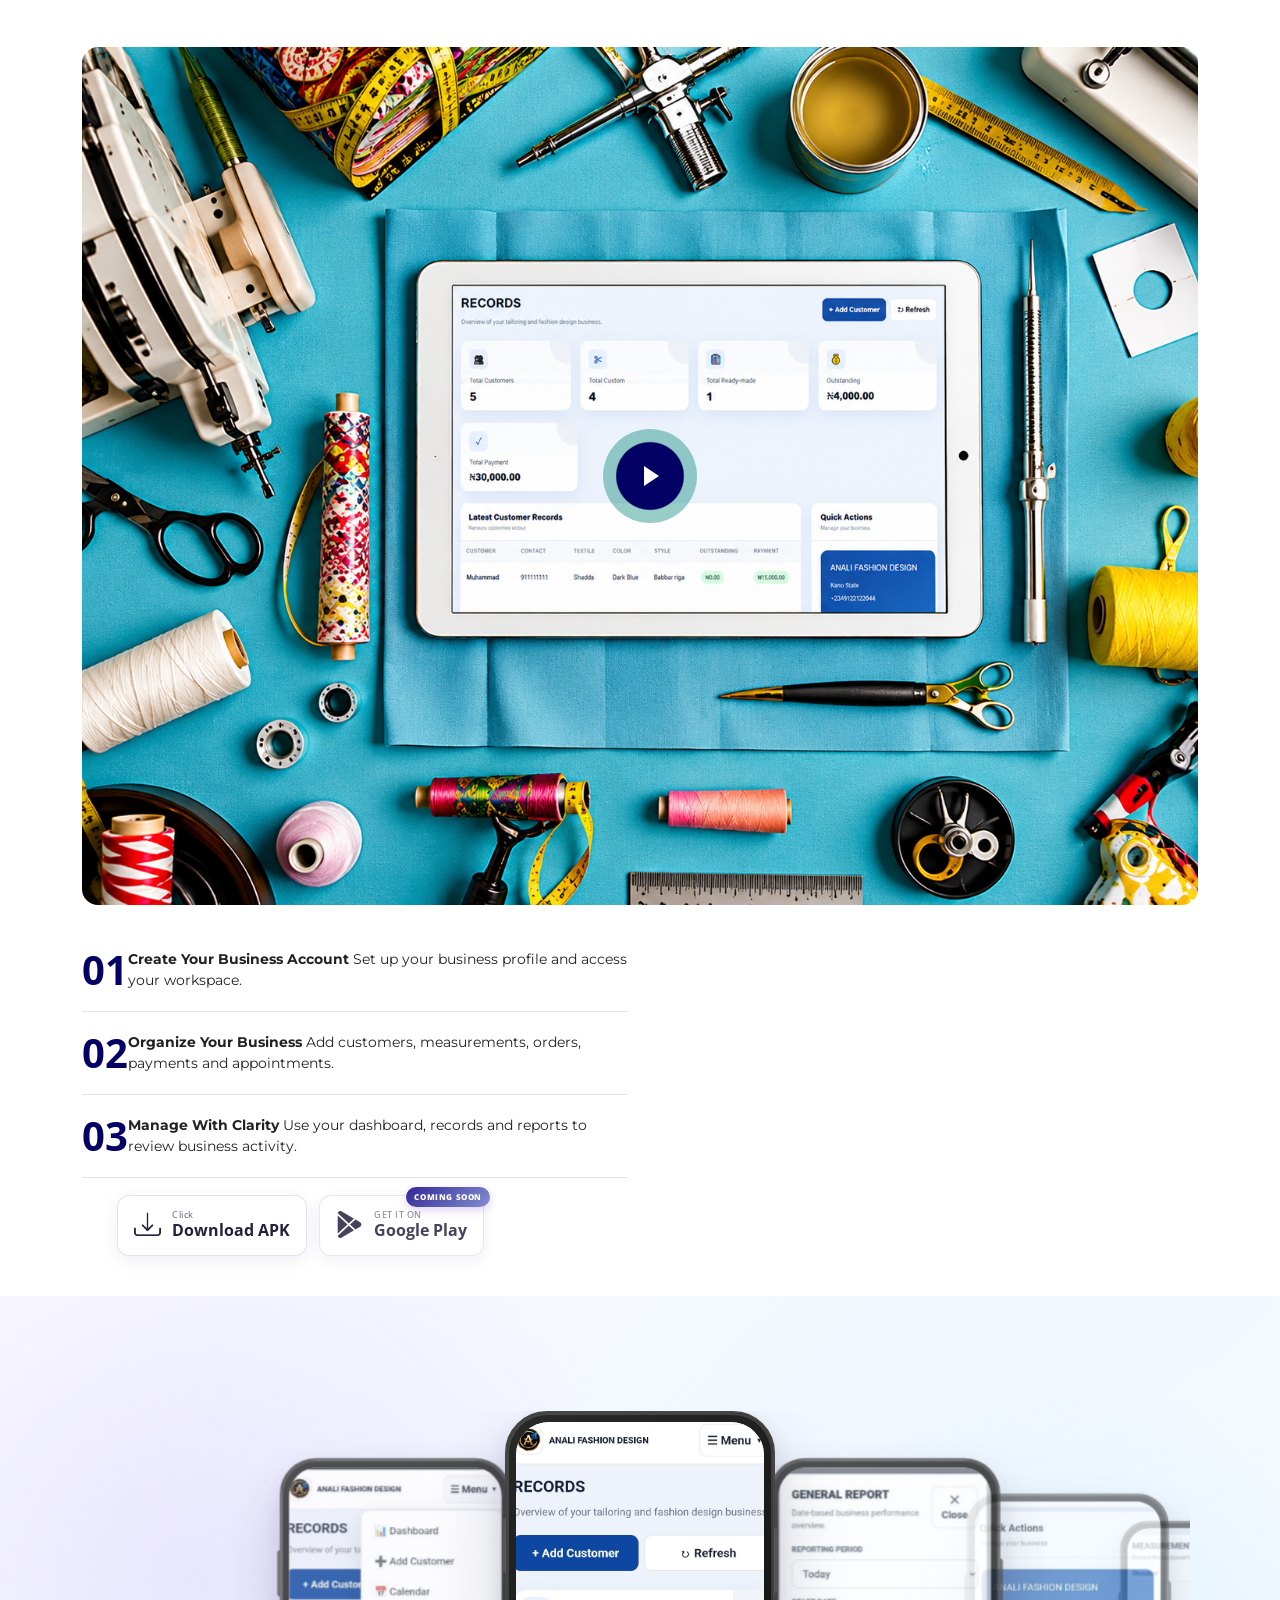
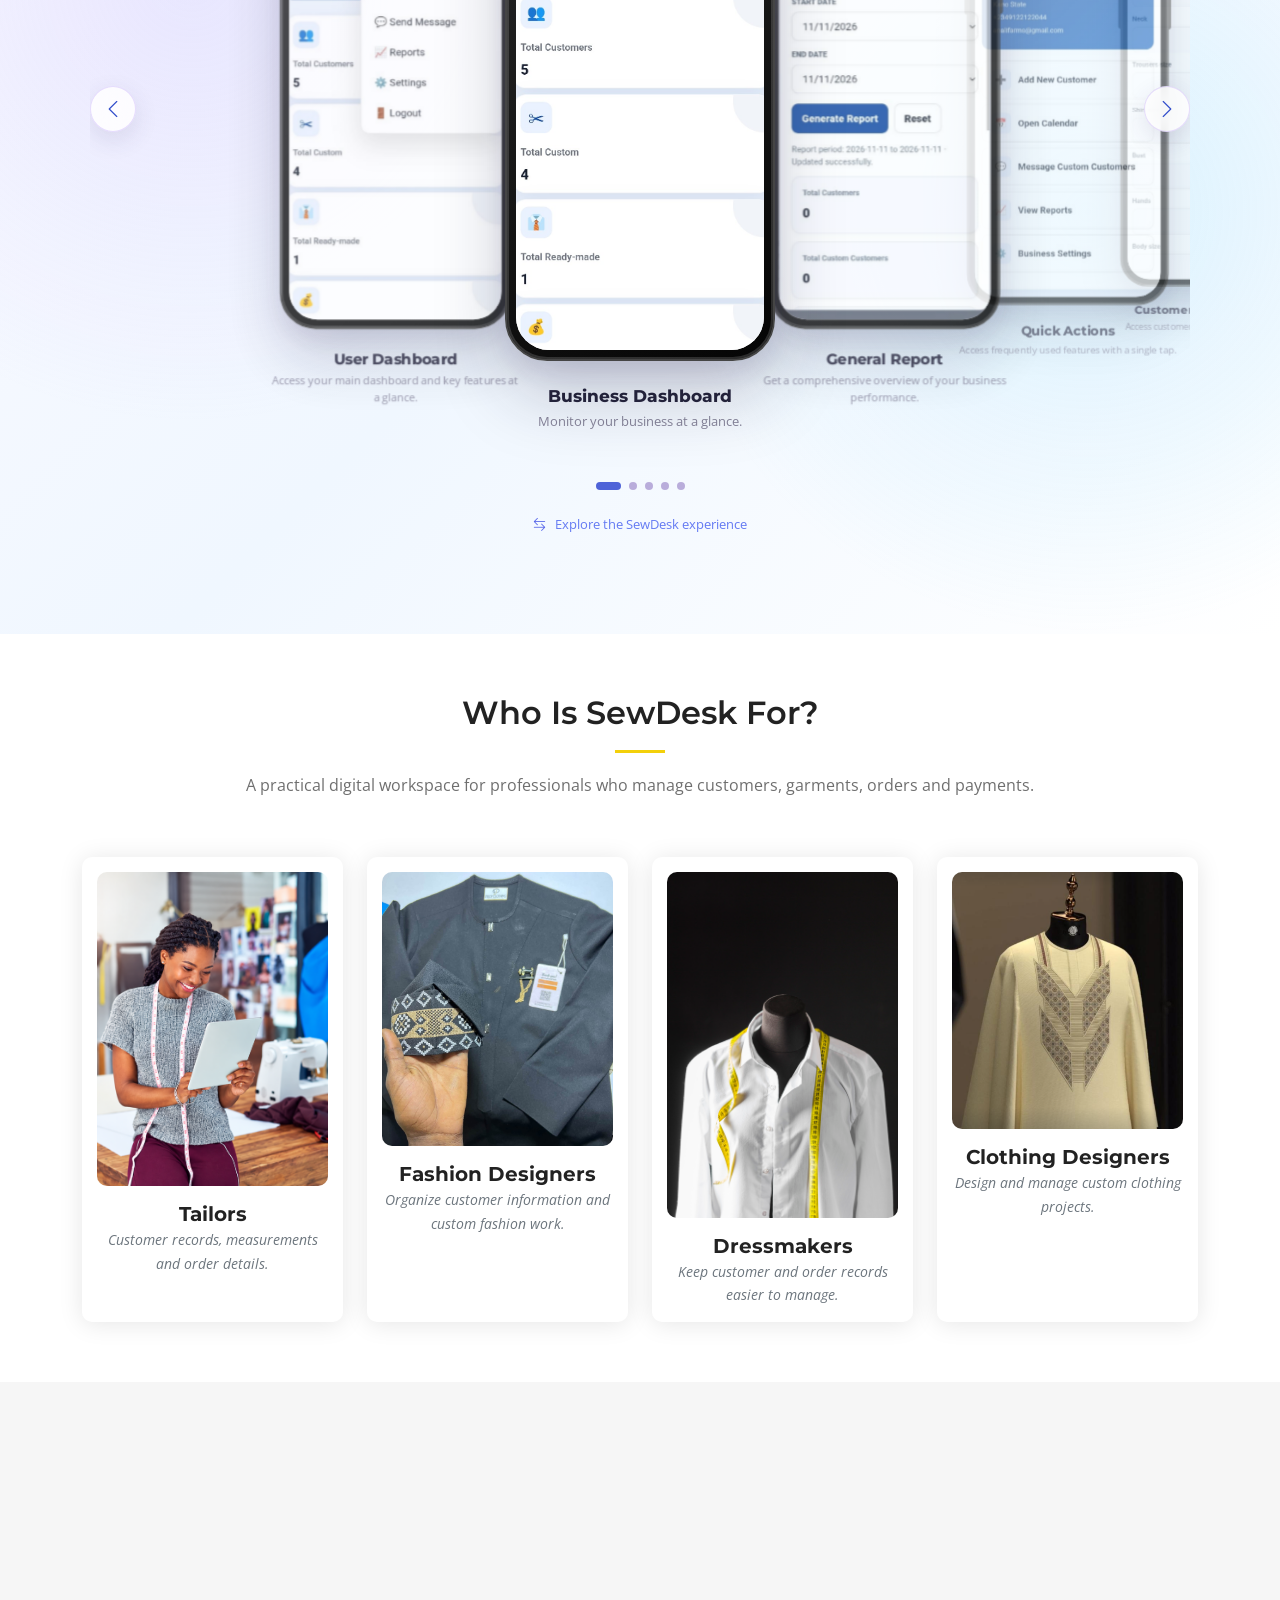
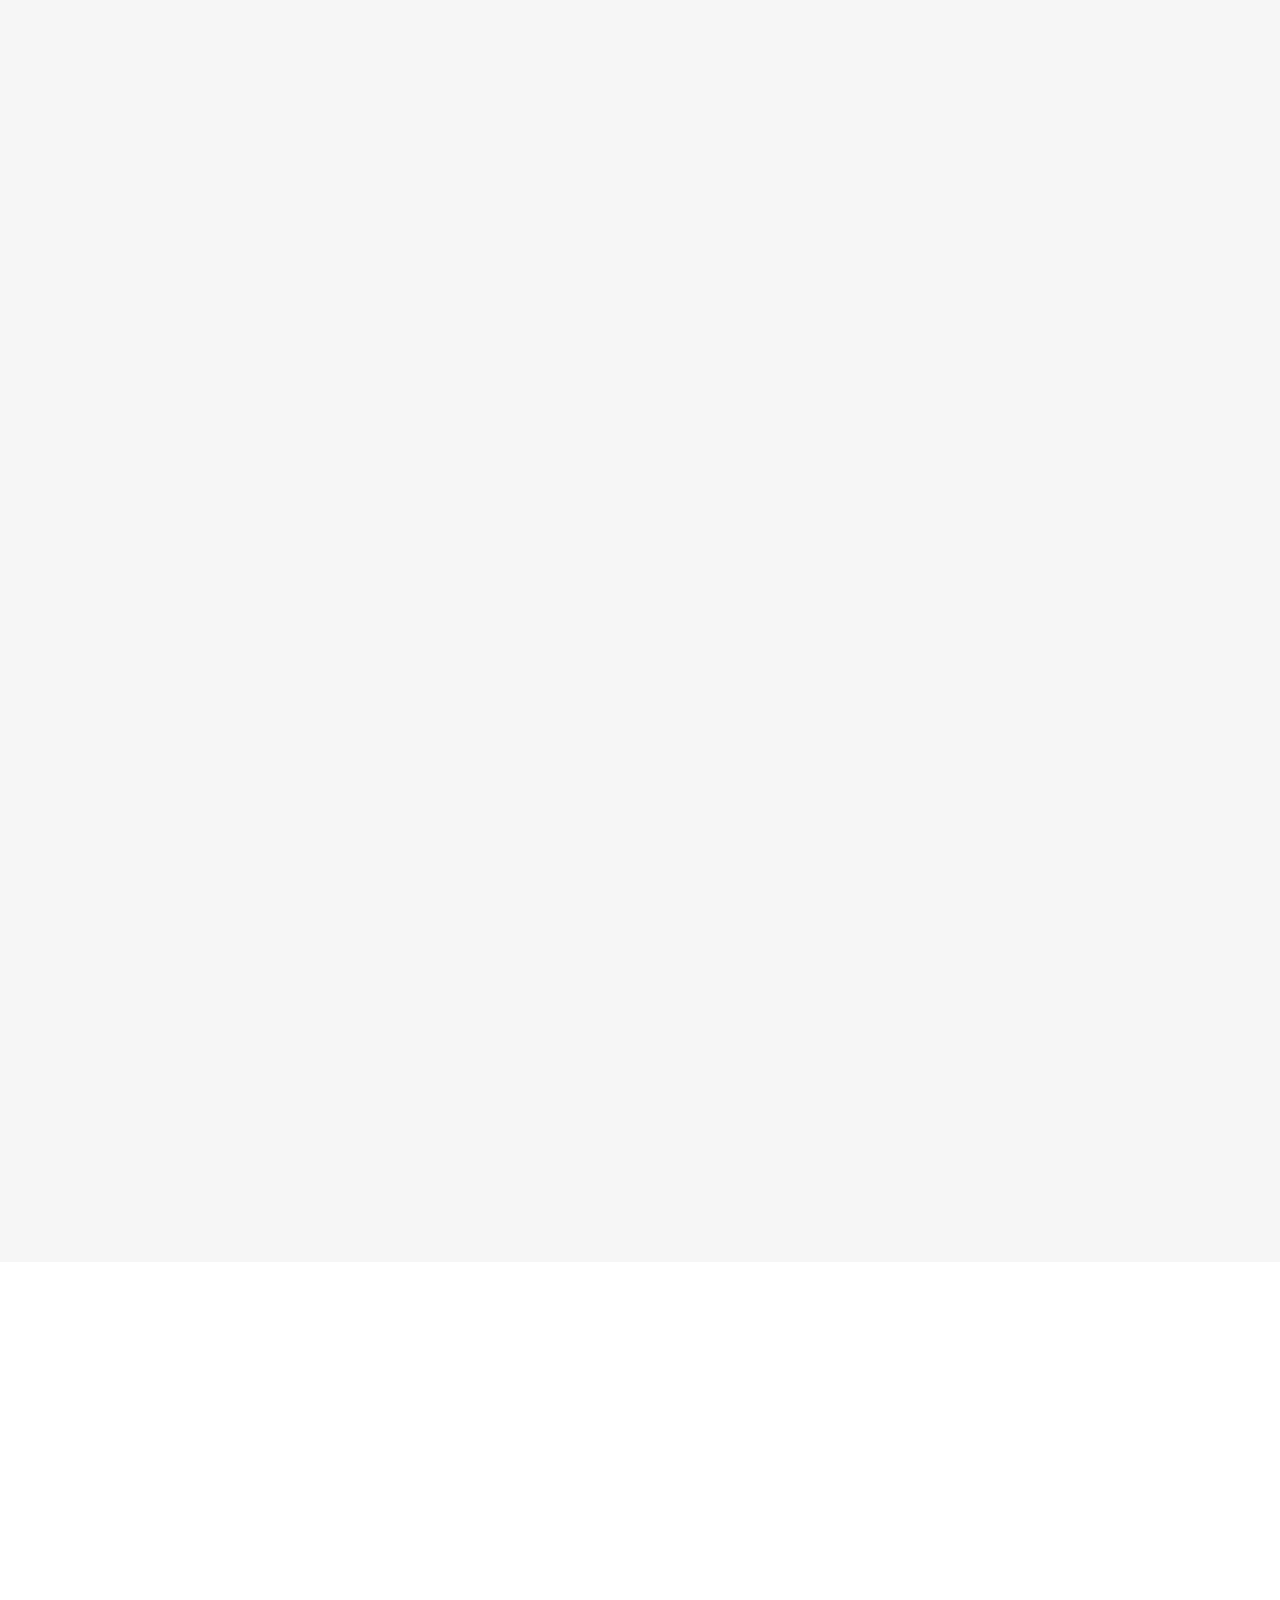
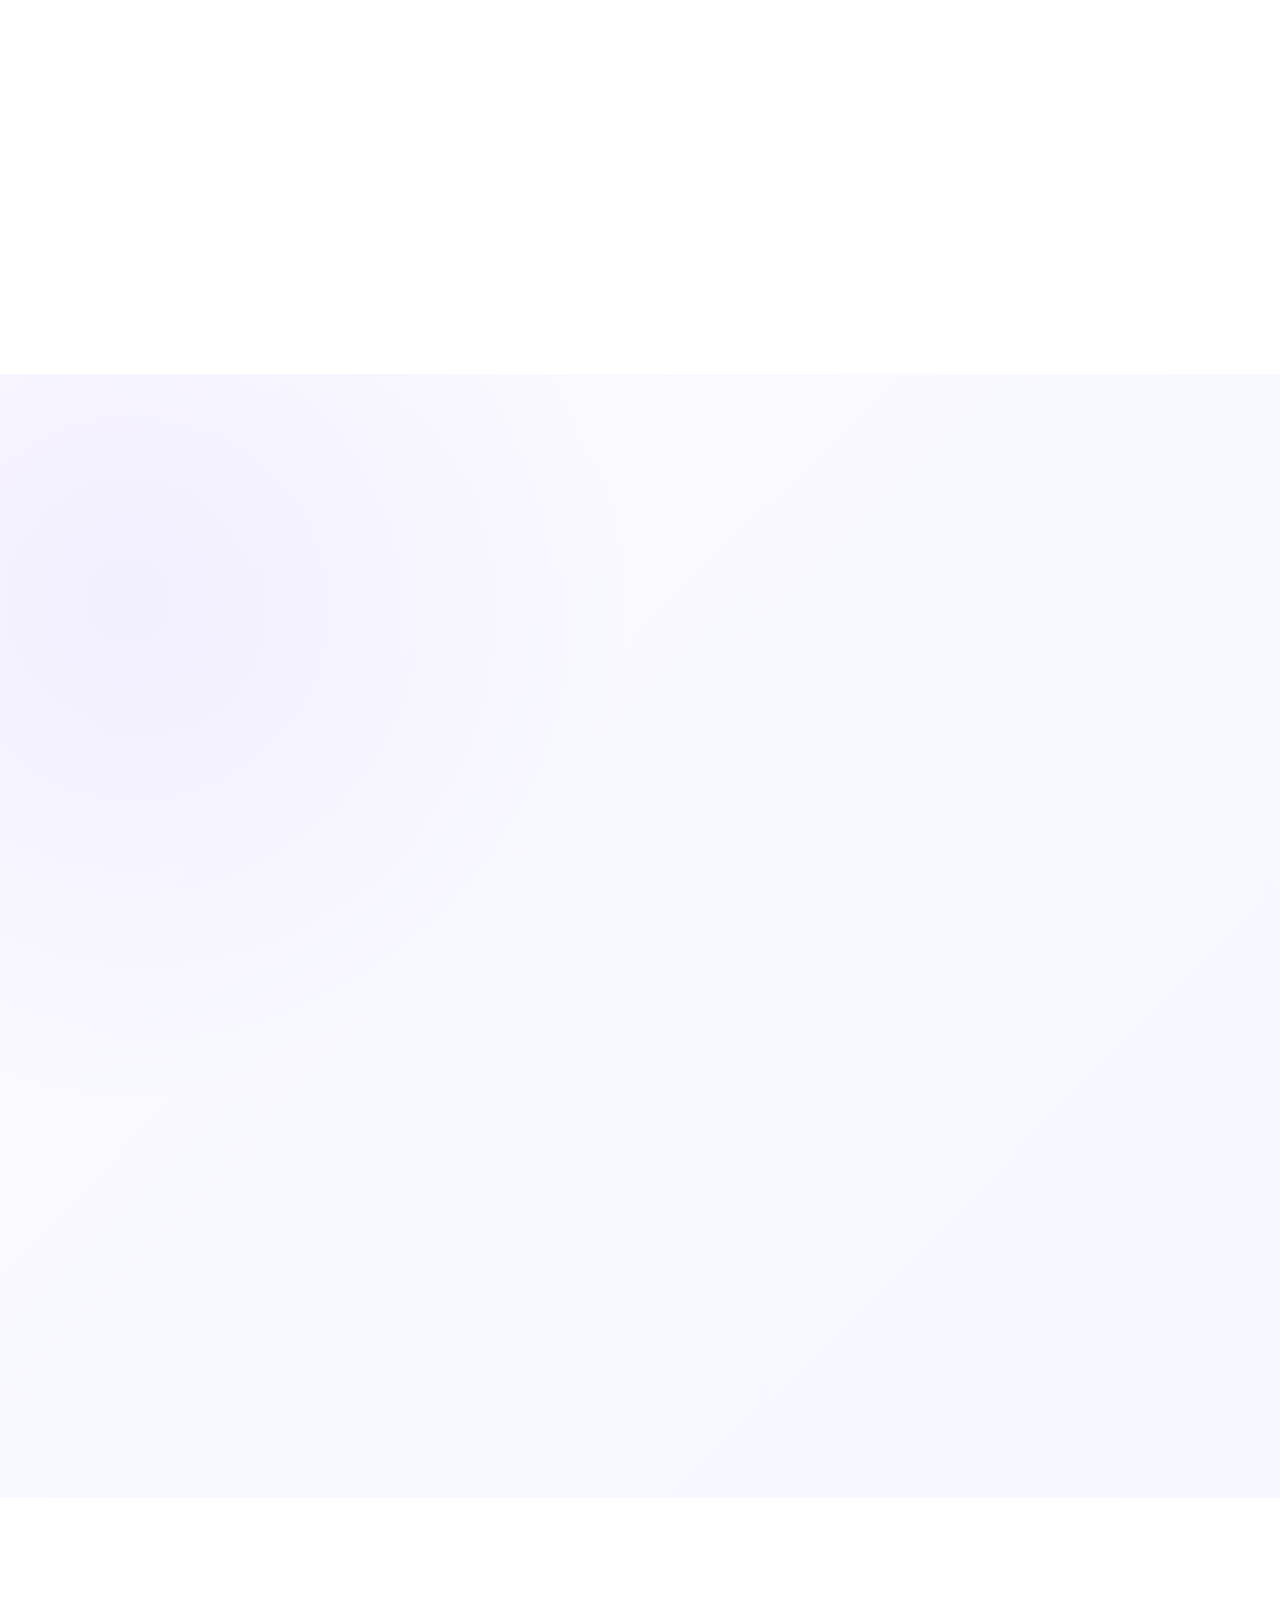
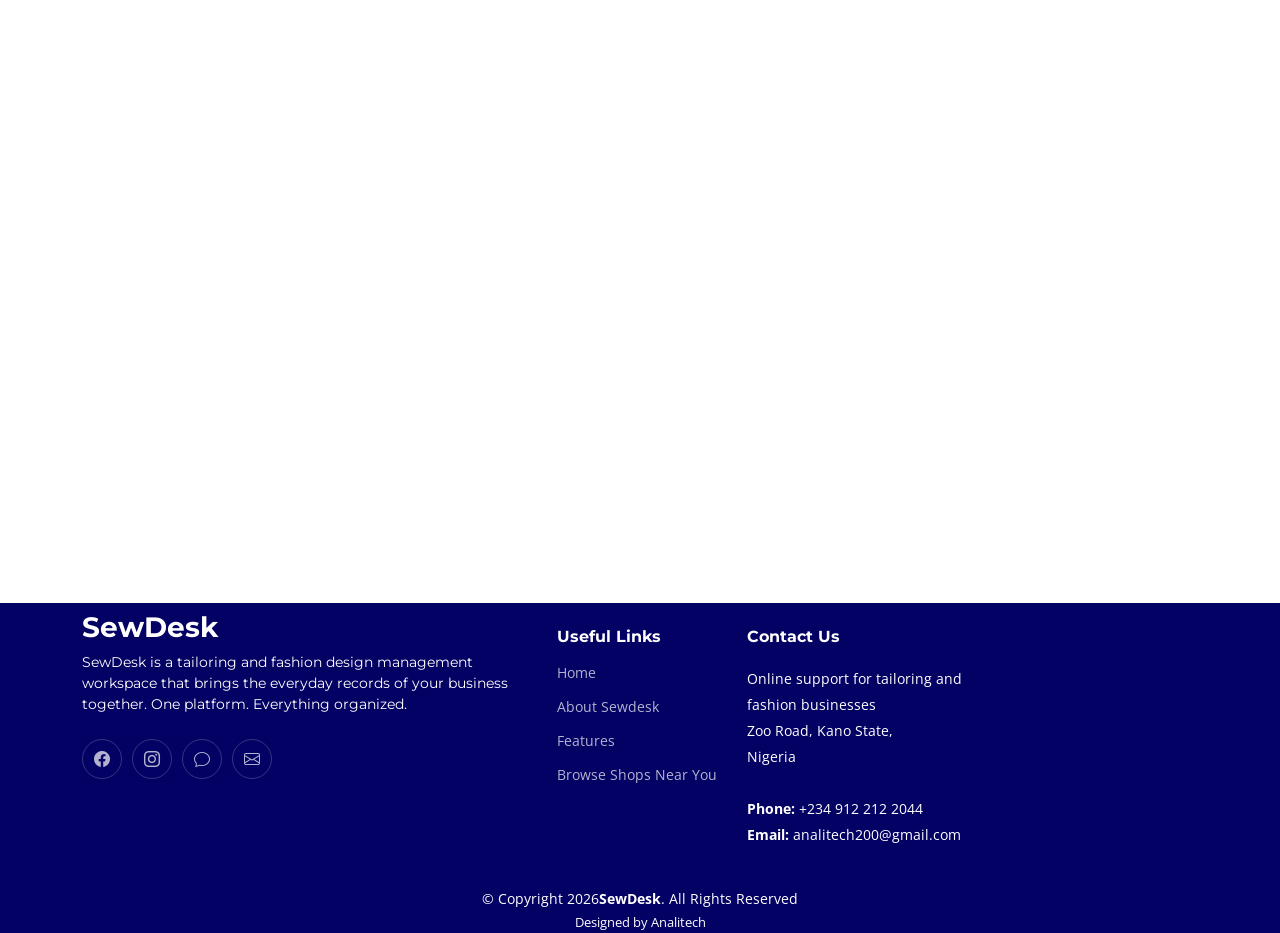
==== commit ac7e0c09: "download buttons changed to download apk and google play store" ====
--- a/index.html
+++ b/index.html
@@ -151,19 +151,19 @@
      <div class="app-downloads">
       <!-- GOOGLE PLAY -->
       <a href="#" class="store-badge" target="_blank" rel="noopener noreferrer">
+          <i class="bi bi-download store-icon"></i>
+          <div class="store-text">
+              <span>Click</span>
+              <strong>Download APK</strong>
+          </div>
+      </a>
+      <!-- APPLE APP STORE - COMING SOON -->
+      <div class="store-badge apple-coming-soon">
+          <span class="coming-soon-label">COMING SOON</span>
           <i class="bi bi-google-play store-icon"></i>
           <div class="store-text">
               <span>GET IT ON</span>
               <strong>Google Play</strong>
-          </div>
-      </a>
-      <!-- APPLE APP STORE - COMING SOON -->
-      <div class="store-badge apple-coming-soon">
-          <span class="coming-soon-label">COMING SOON</span>
-          <i class="bi bi-apple store-icon"></i>
-          <div class="store-text">
-              <span>Download on the</span>
-              <strong>App Store</strong>
           </div>
       </div>
       </div>
@@ -324,25 +324,26 @@
         </div><!-- End Stats Item -->
       </div>
     </div>
+ <!-- APP DOWNLOAD SECTION -->
      <div class="app-downloads">
       <!-- GOOGLE PLAY -->
       <a href="#" class="store-badge" target="_blank" rel="noopener noreferrer">
+          <i class="bi bi-download store-icon"></i>
+          <div class="store-text">
+              <span>Click</span>
+              <strong>Download APK</strong>
+          </div>
+      </a>
+      <!-- APPLE APP STORE - COMING SOON -->
+      <div class="store-badge apple-coming-soon">
+          <span class="coming-soon-label">COMING SOON</span>
           <i class="bi bi-google-play store-icon"></i>
           <div class="store-text">
               <span>GET IT ON</span>
               <strong>Google Play</strong>
           </div>
-      </a>
-      <!-- APPLE APP STORE - COMING SOON -->
-      <div class="store-badge apple-coming-soon">
-          <span class="coming-soon-label">COMING SOON</span>
-          <i class="bi bi-apple store-icon"></i>
-          <div class="store-text">
-              <span>Download on the</span>
-              <strong>App Store</strong>
-          </div>
-      </div>
-     </div>
+      </div>
+      </div>
   </div>
   </section><!-- End Stats Counter Section -->
 
@@ -1067,11 +1068,6 @@
 
 
 
-
-
-
-
-
 <!-- Swiper CSS -->
 <link
     rel="stylesheet"
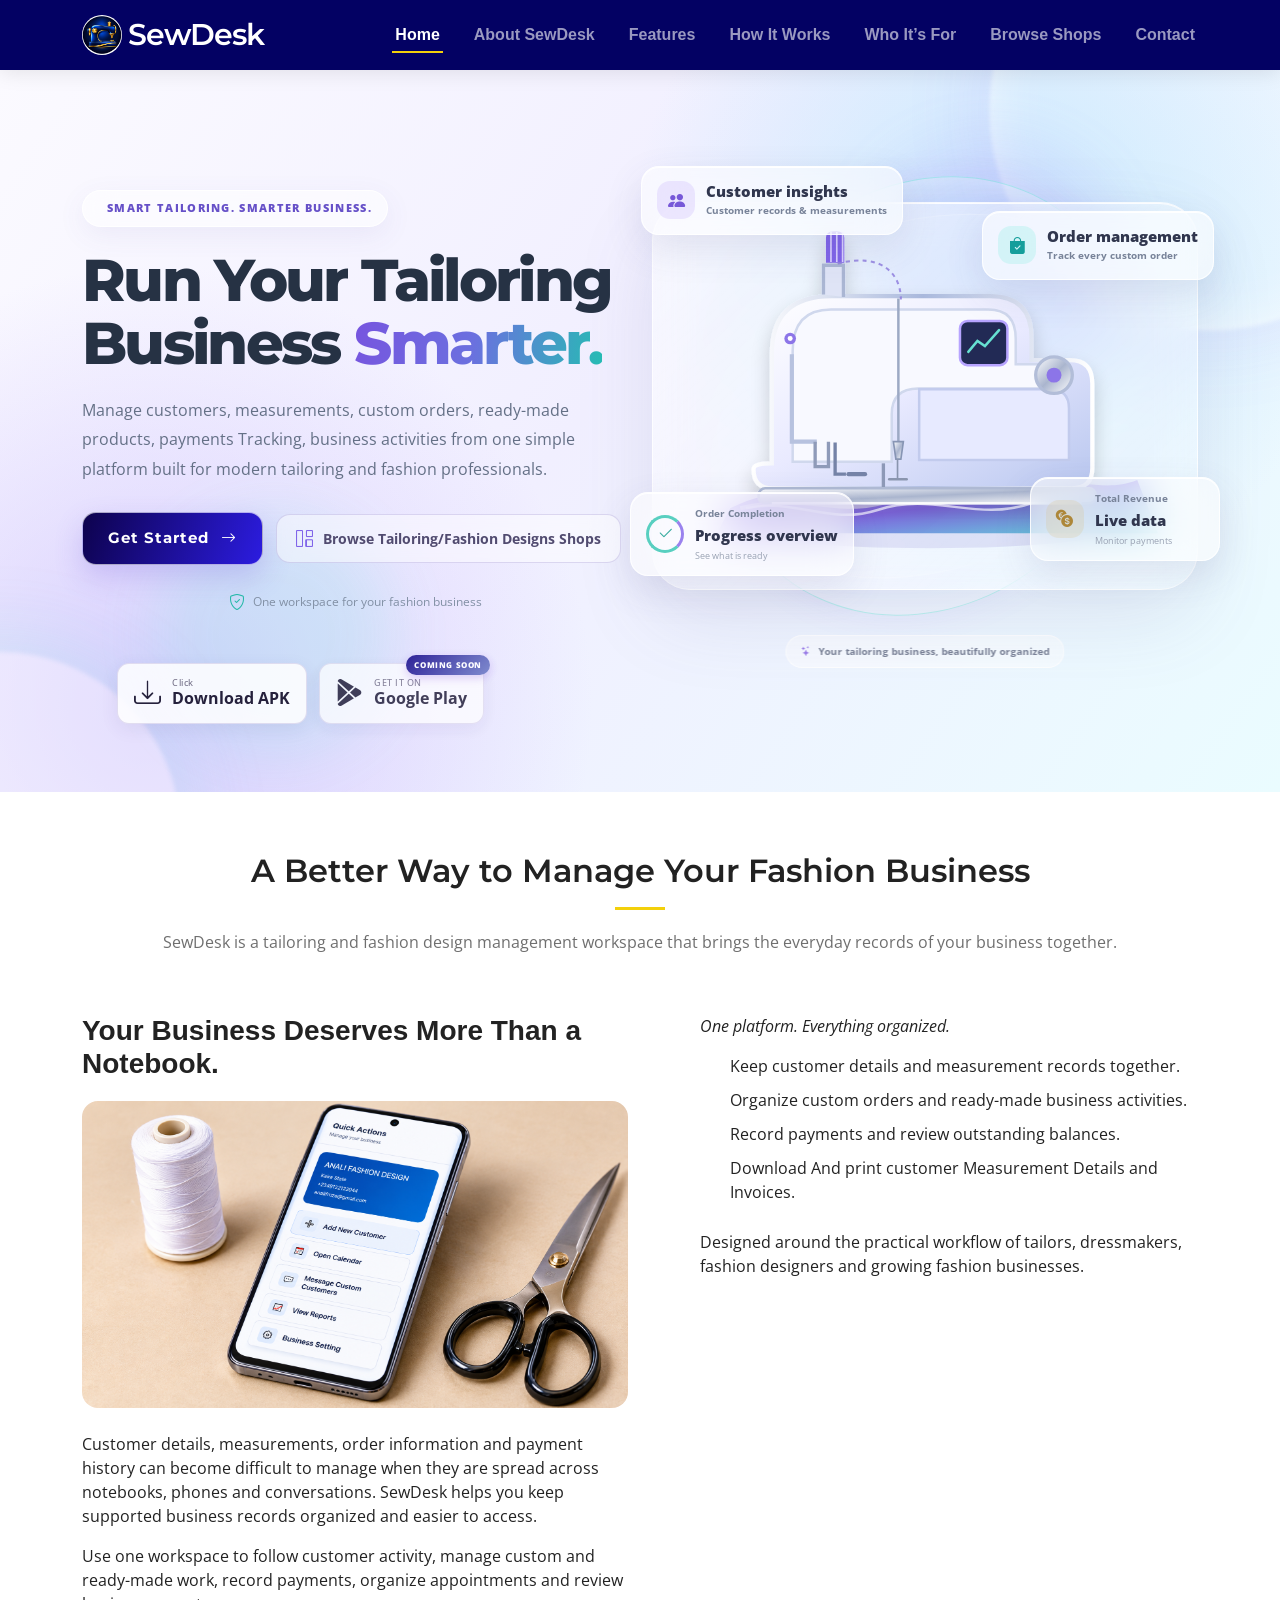
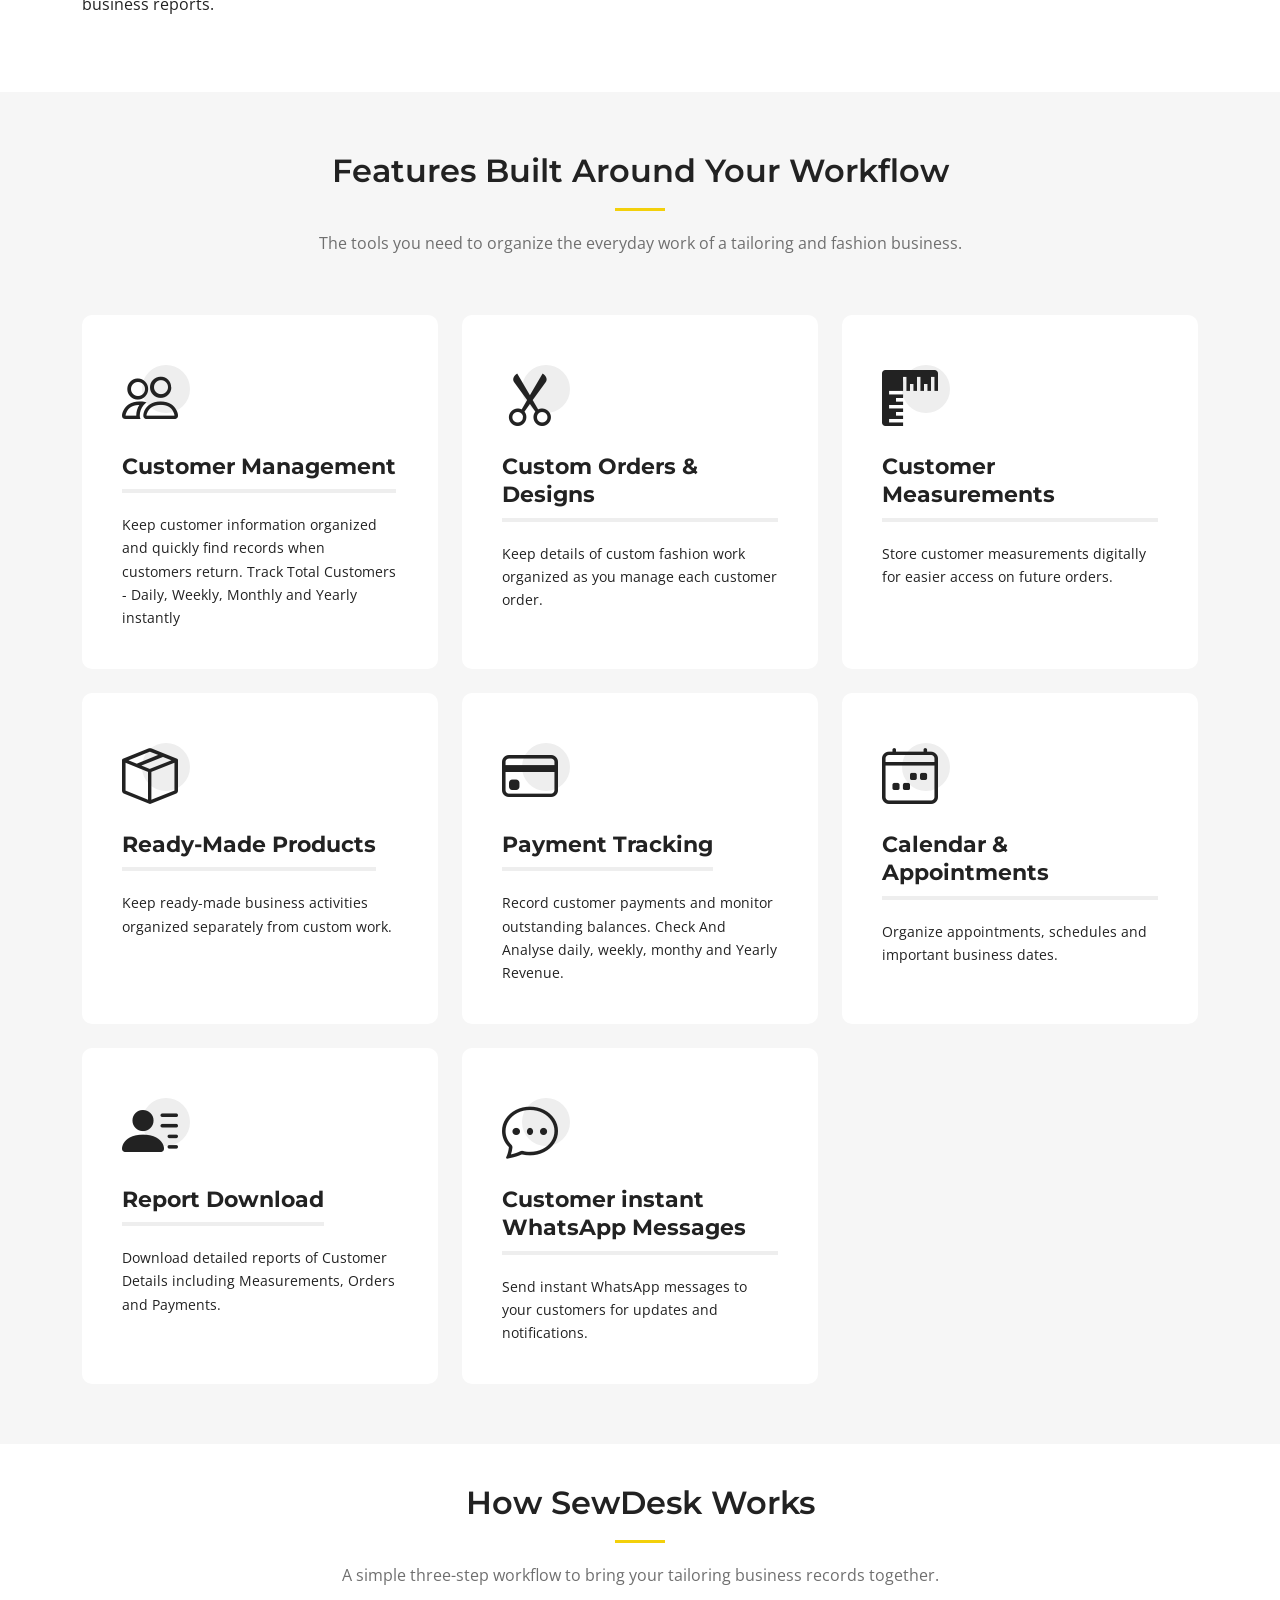
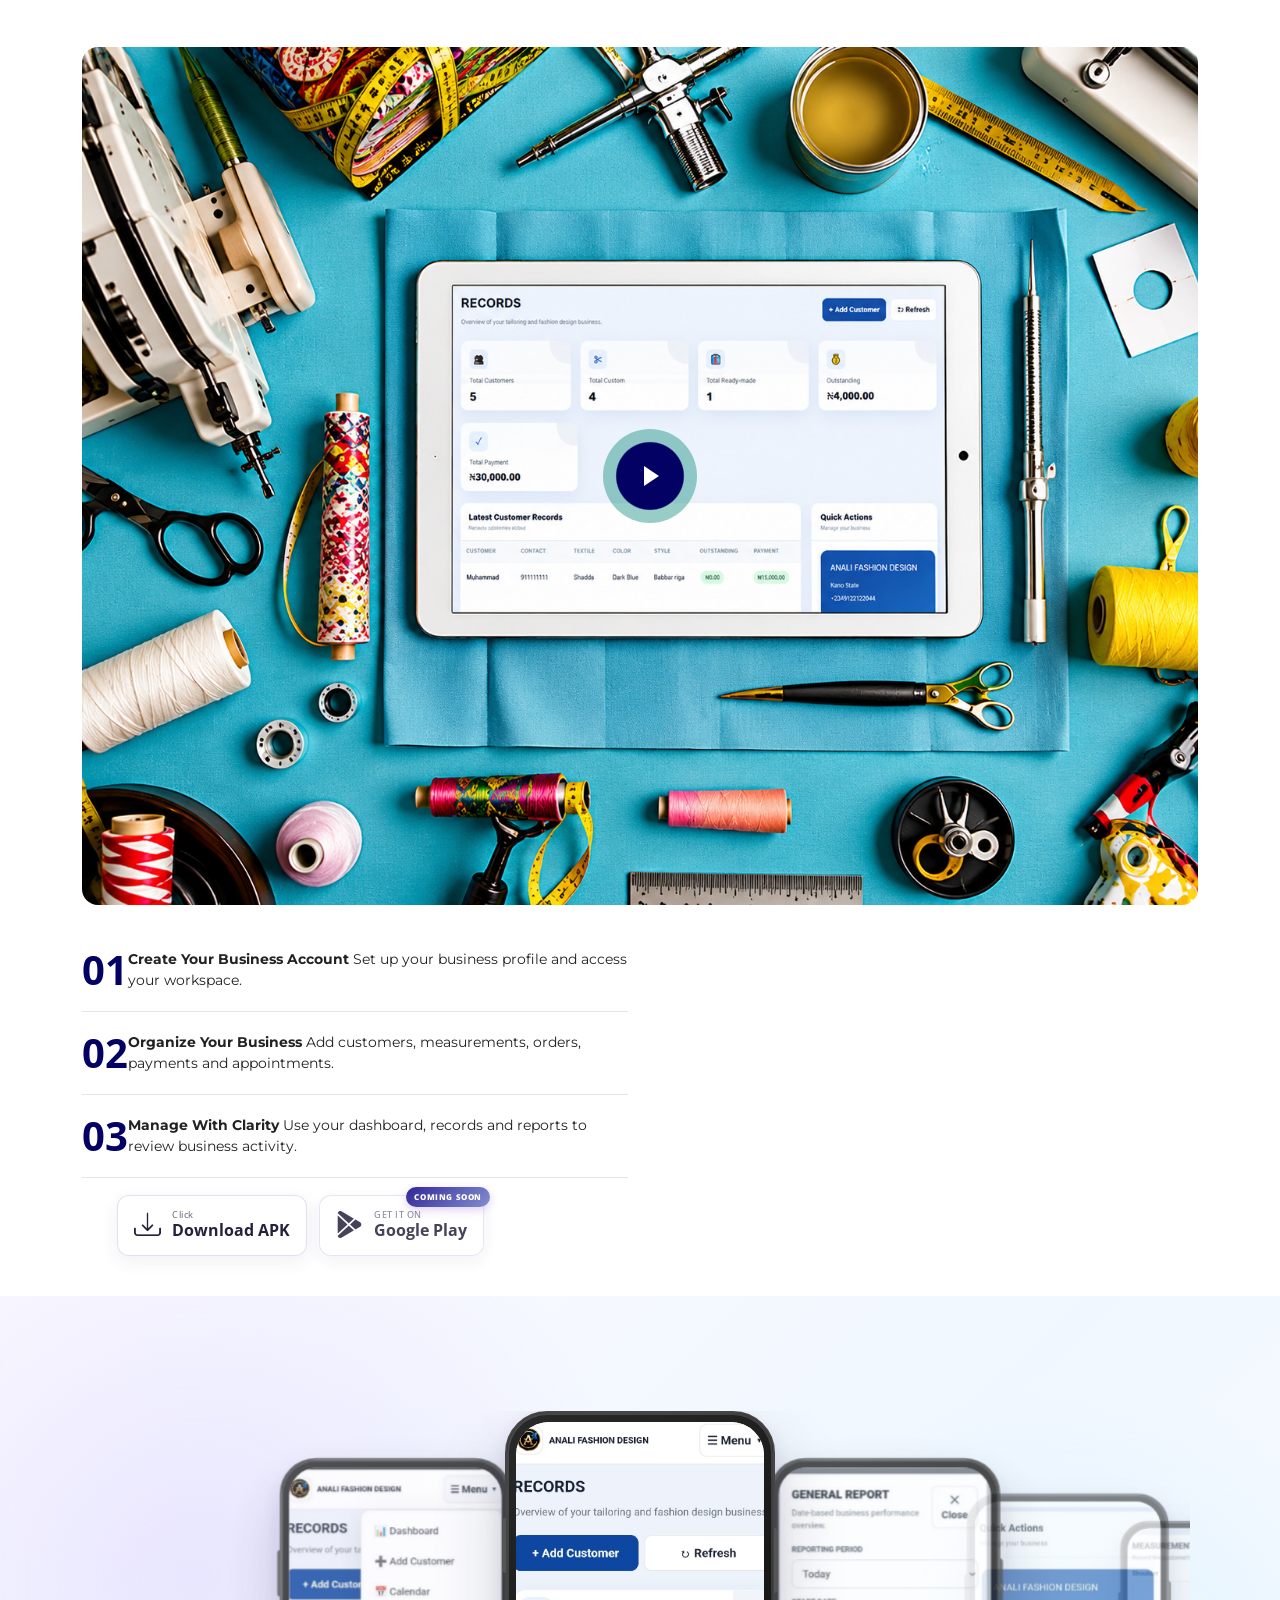
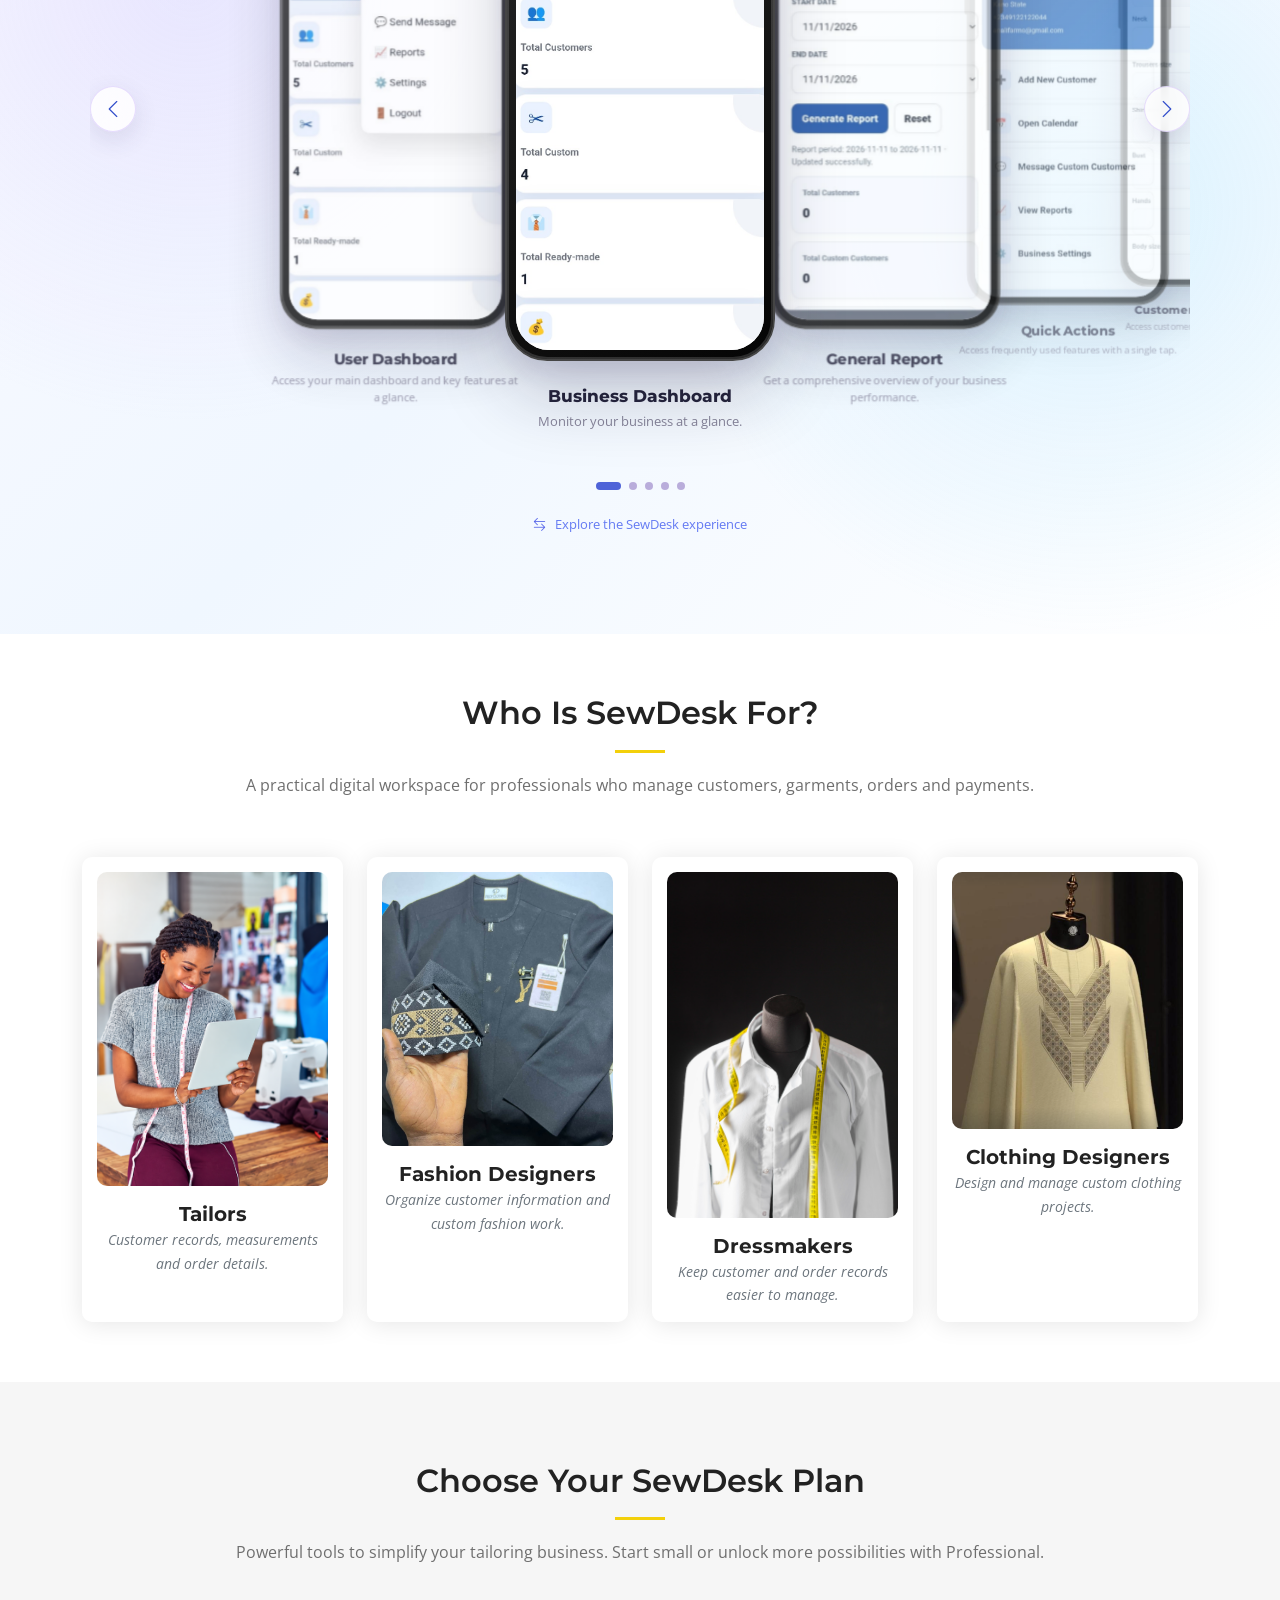
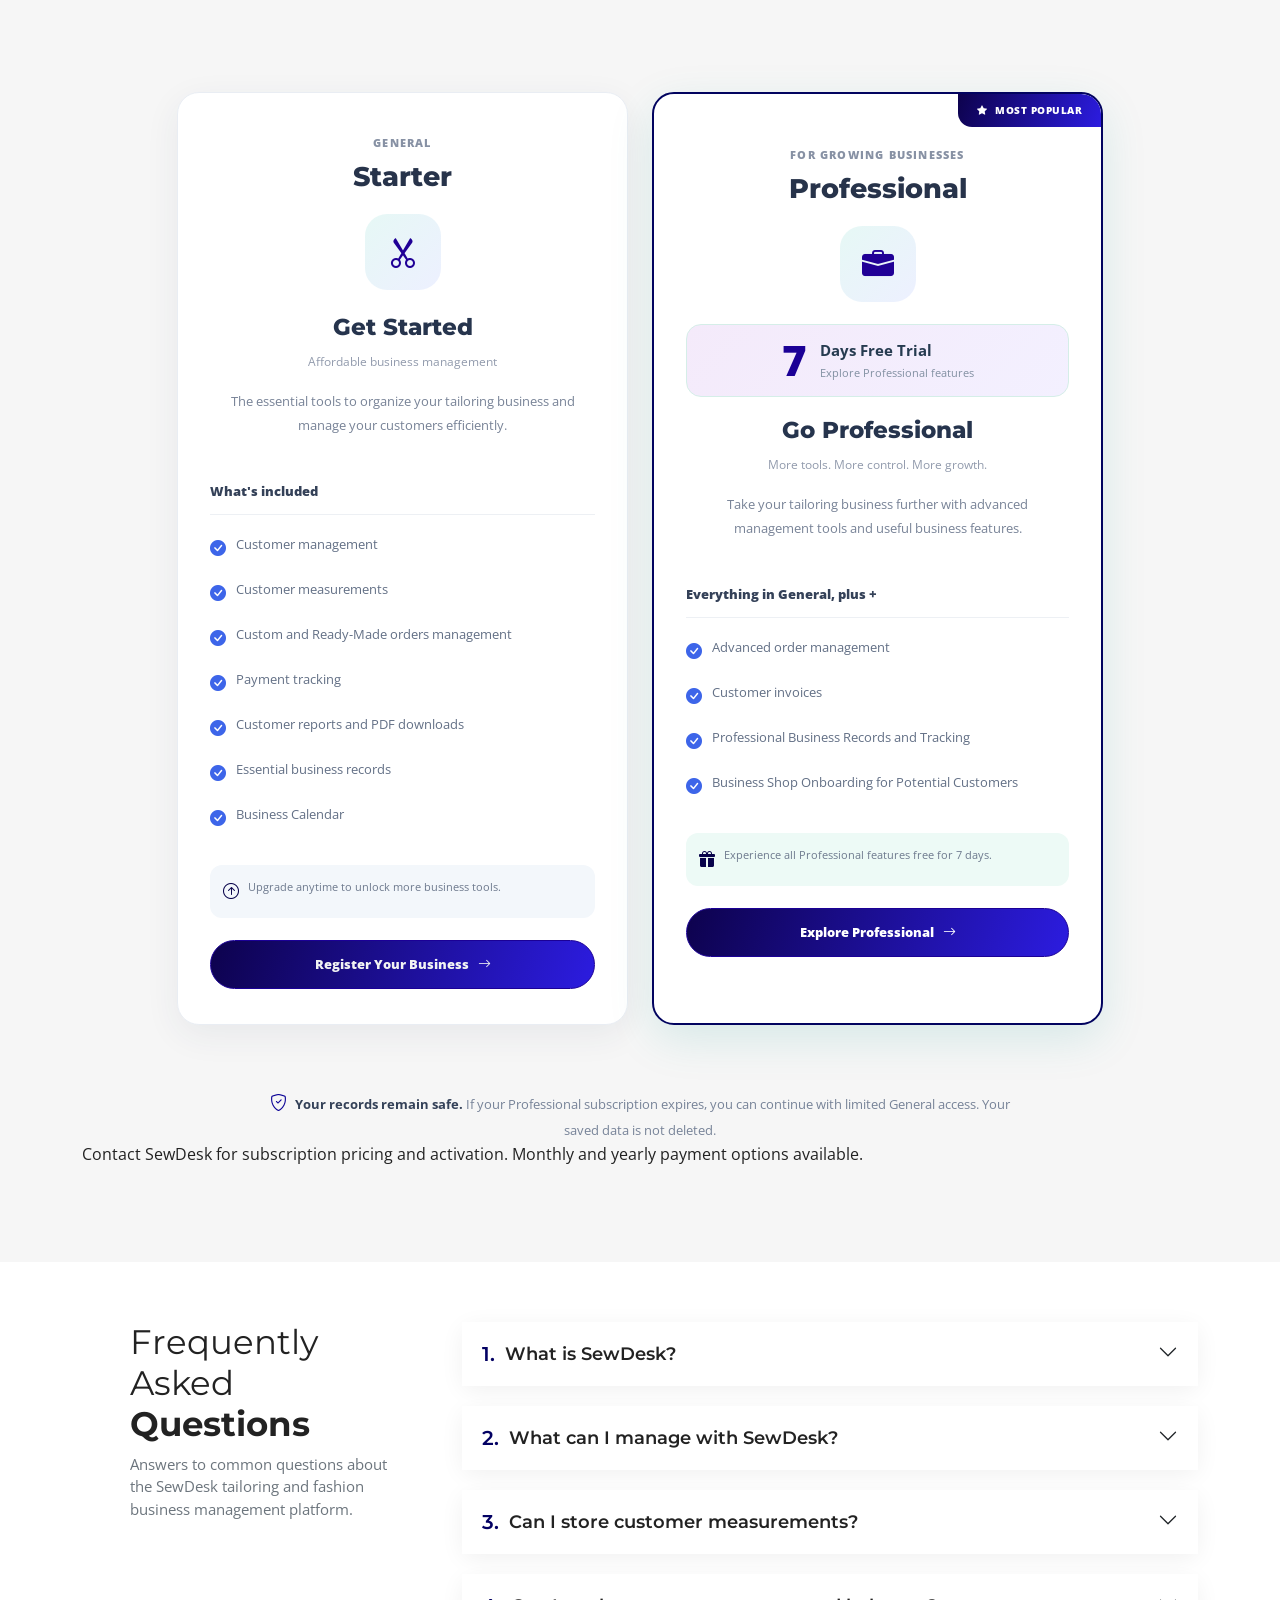
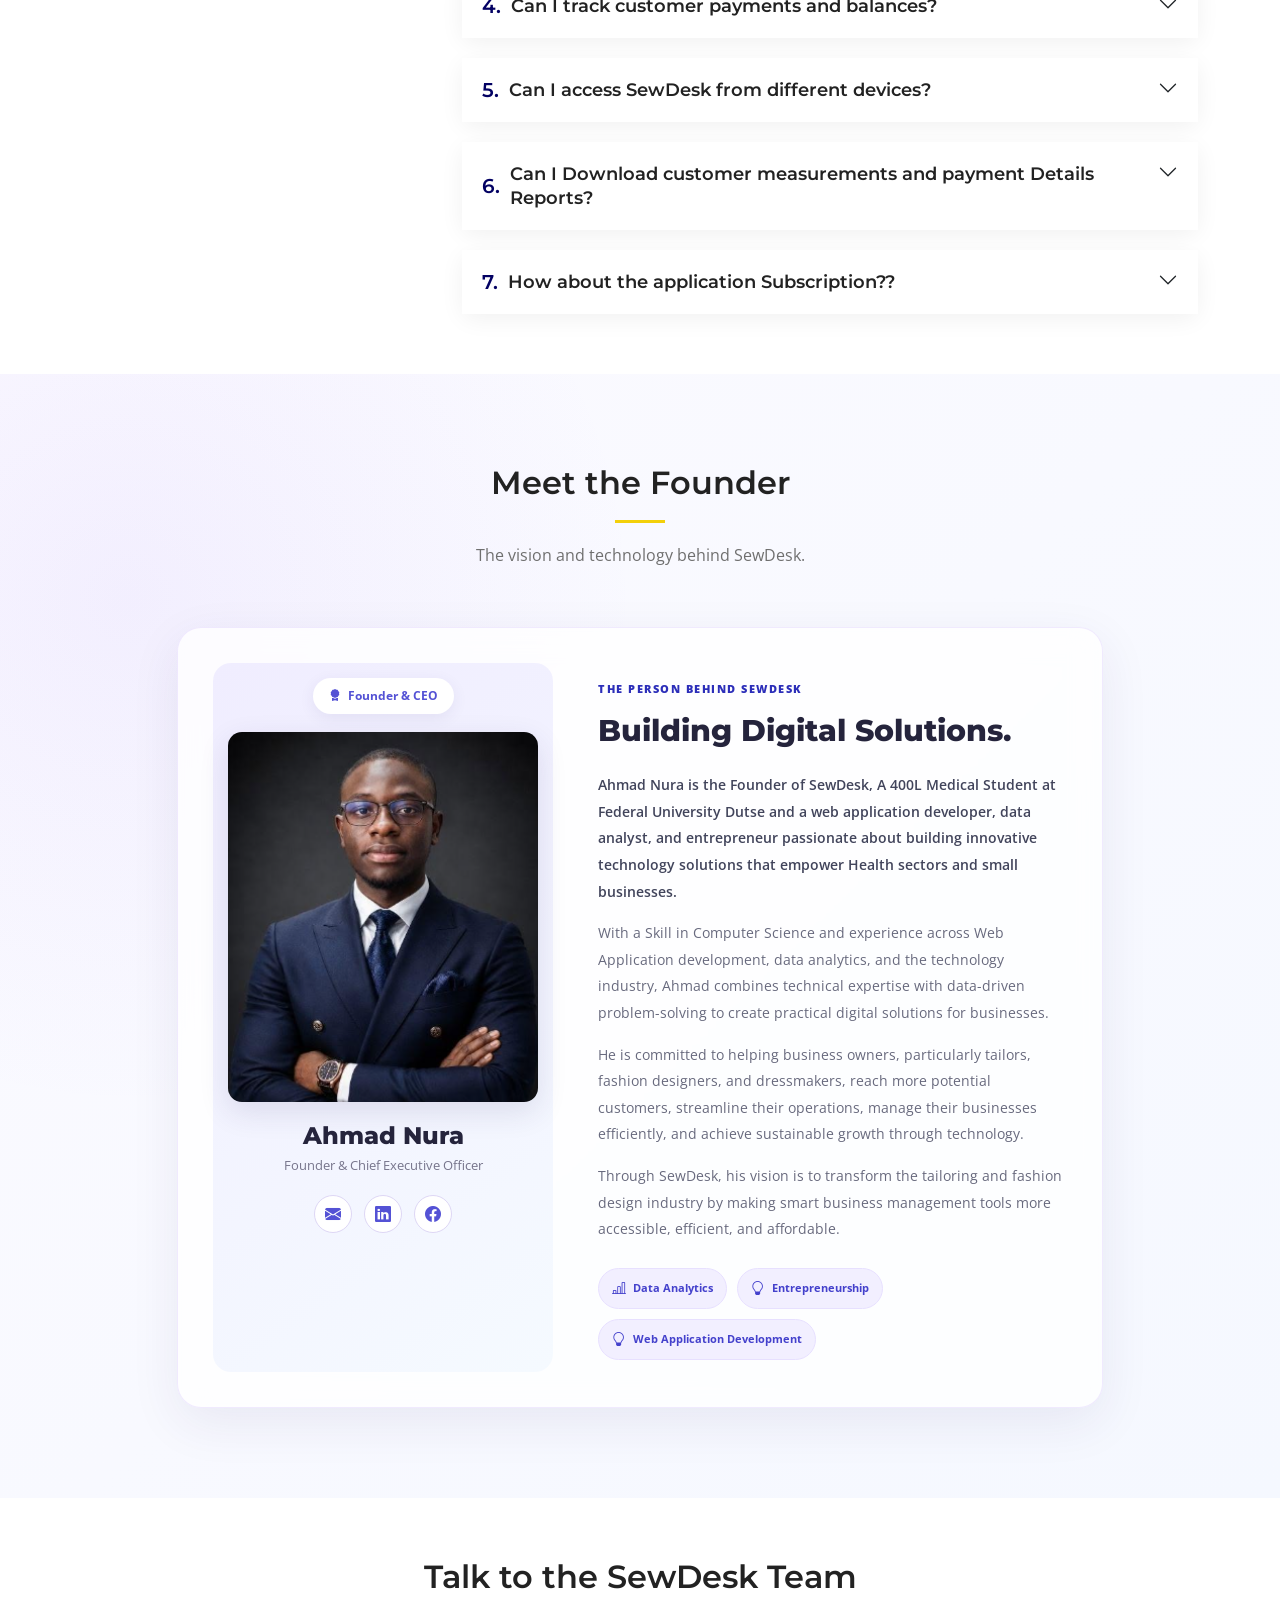
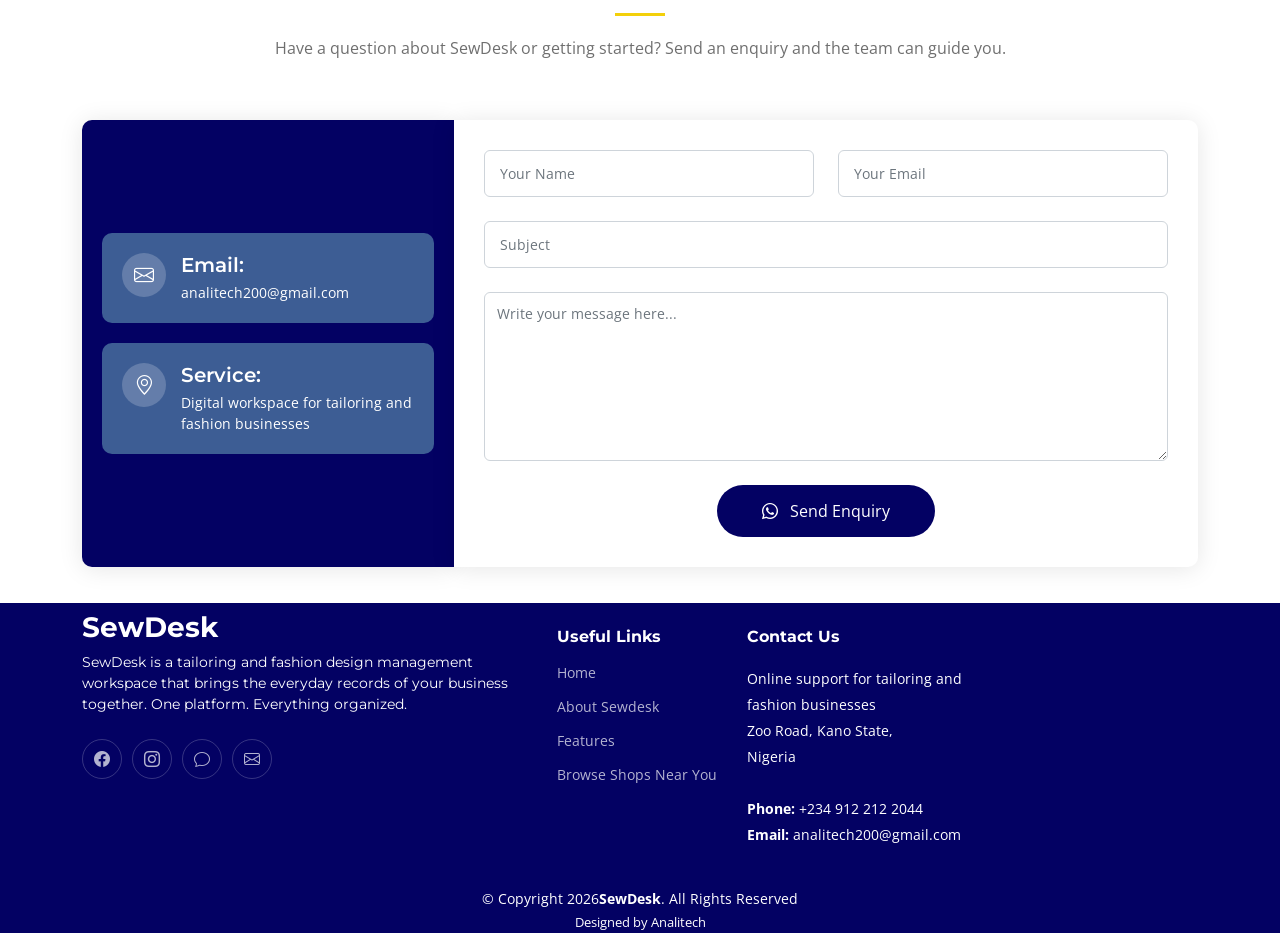
==== commit fa472011: "web link added to the "Get Started" button and "Register Your Business" button in the index.html fil" ====
--- a/index.html
+++ b/index.html
@@ -60,7 +60,7 @@
         <h2>Run Your Tailoring Business <span>Smarter.</span></h2>
         <p>Manage customers, measurements, custom orders, ready-made products, payments Tracking, business activities from one simple platform built for modern tailoring and fashion professionals.</p>
         <div class="d-flex flex-wrap justify-content-center justify-content-lg-start align-items-center sd-hero-actions">
-          <a class="btn-get-started" href="#contact">Get Started <i class="bi bi-arrow-right" aria-hidden="true"></i></a>
+          <a class="btn-get-started" href="https://sewdesk.netlify.app/">Get Started <i class="bi bi-arrow-right" aria-hidden="true"></i></a>
           <a class="btn-watch-video d-flex align-items-center" href="Shops_onboading.html"><i class="bi bi-grid-1x2" aria-hidden="true"></i><span>Browse Tailoring/Fashion Designs Shops </span></a>
         </div>
         <div class="sd-hero-trust"><i class="bi bi-shield-check" aria-hidden="true"></i> One workspace for your fashion business</div>
@@ -577,7 +577,7 @@
             Upgrade anytime to unlock more business tools.
           </div>
 
-          <a href="#contact" class="buy-btn">
+          <a href="https://sewdesk.netlify.app/" class="buy-btn">
             Register Your Business<i class="bi bi-arrow-right"></i>
           </a>
 
@@ -633,7 +633,7 @@
             Experience all Professional features free for 7 days.
           </div>
 
-          <a href="#contact" class="buy-btn">
+          <a href="https://sewdesk.netlify.app/" class="buy-btn">
             Explore Professional <i class="bi bi-arrow-right"></i>
           </a>
 
@@ -649,7 +649,7 @@
       with limited General access. Your saved data is not deleted.
     </div
 
-    <p class="pricing-payment-note">
+     <p class="pricing-payment-note">
       Contact SewDesk for subscription pricing and activation.
       Monthly and yearly payment options available.
     </p>
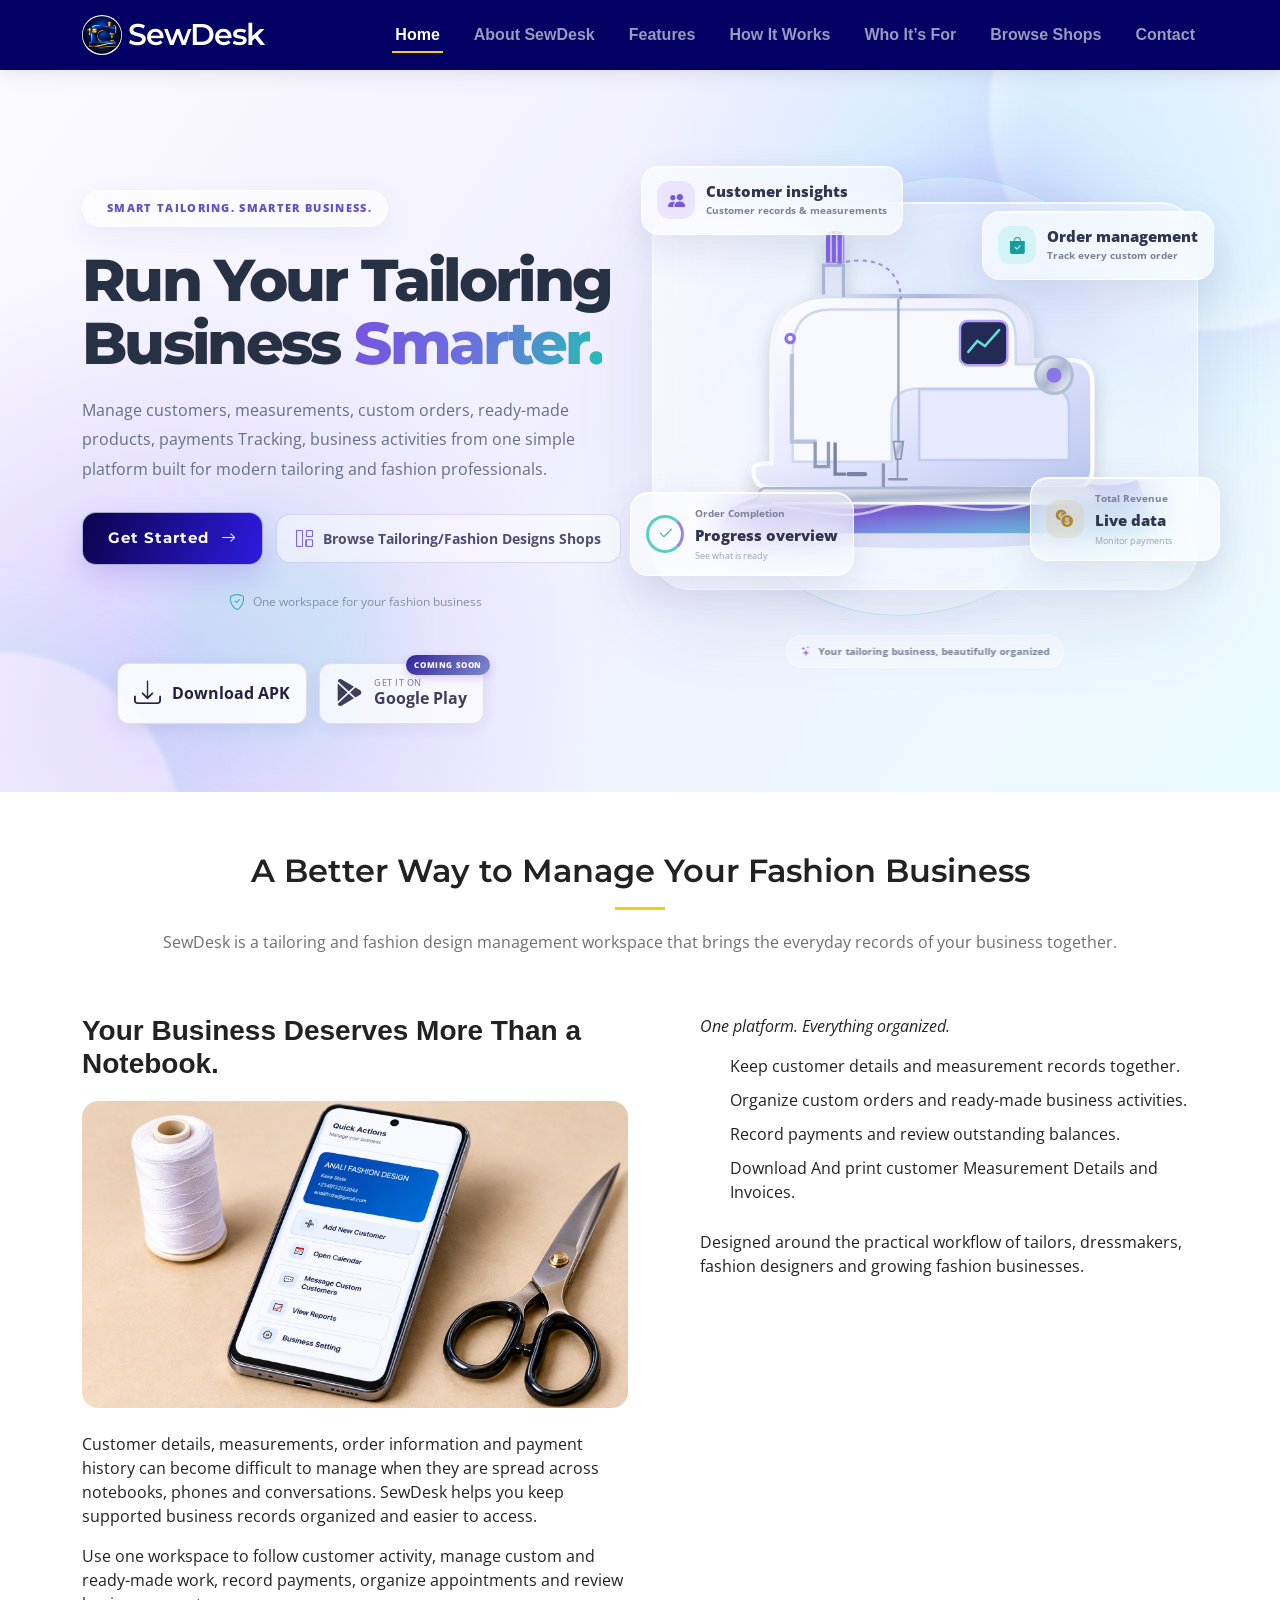
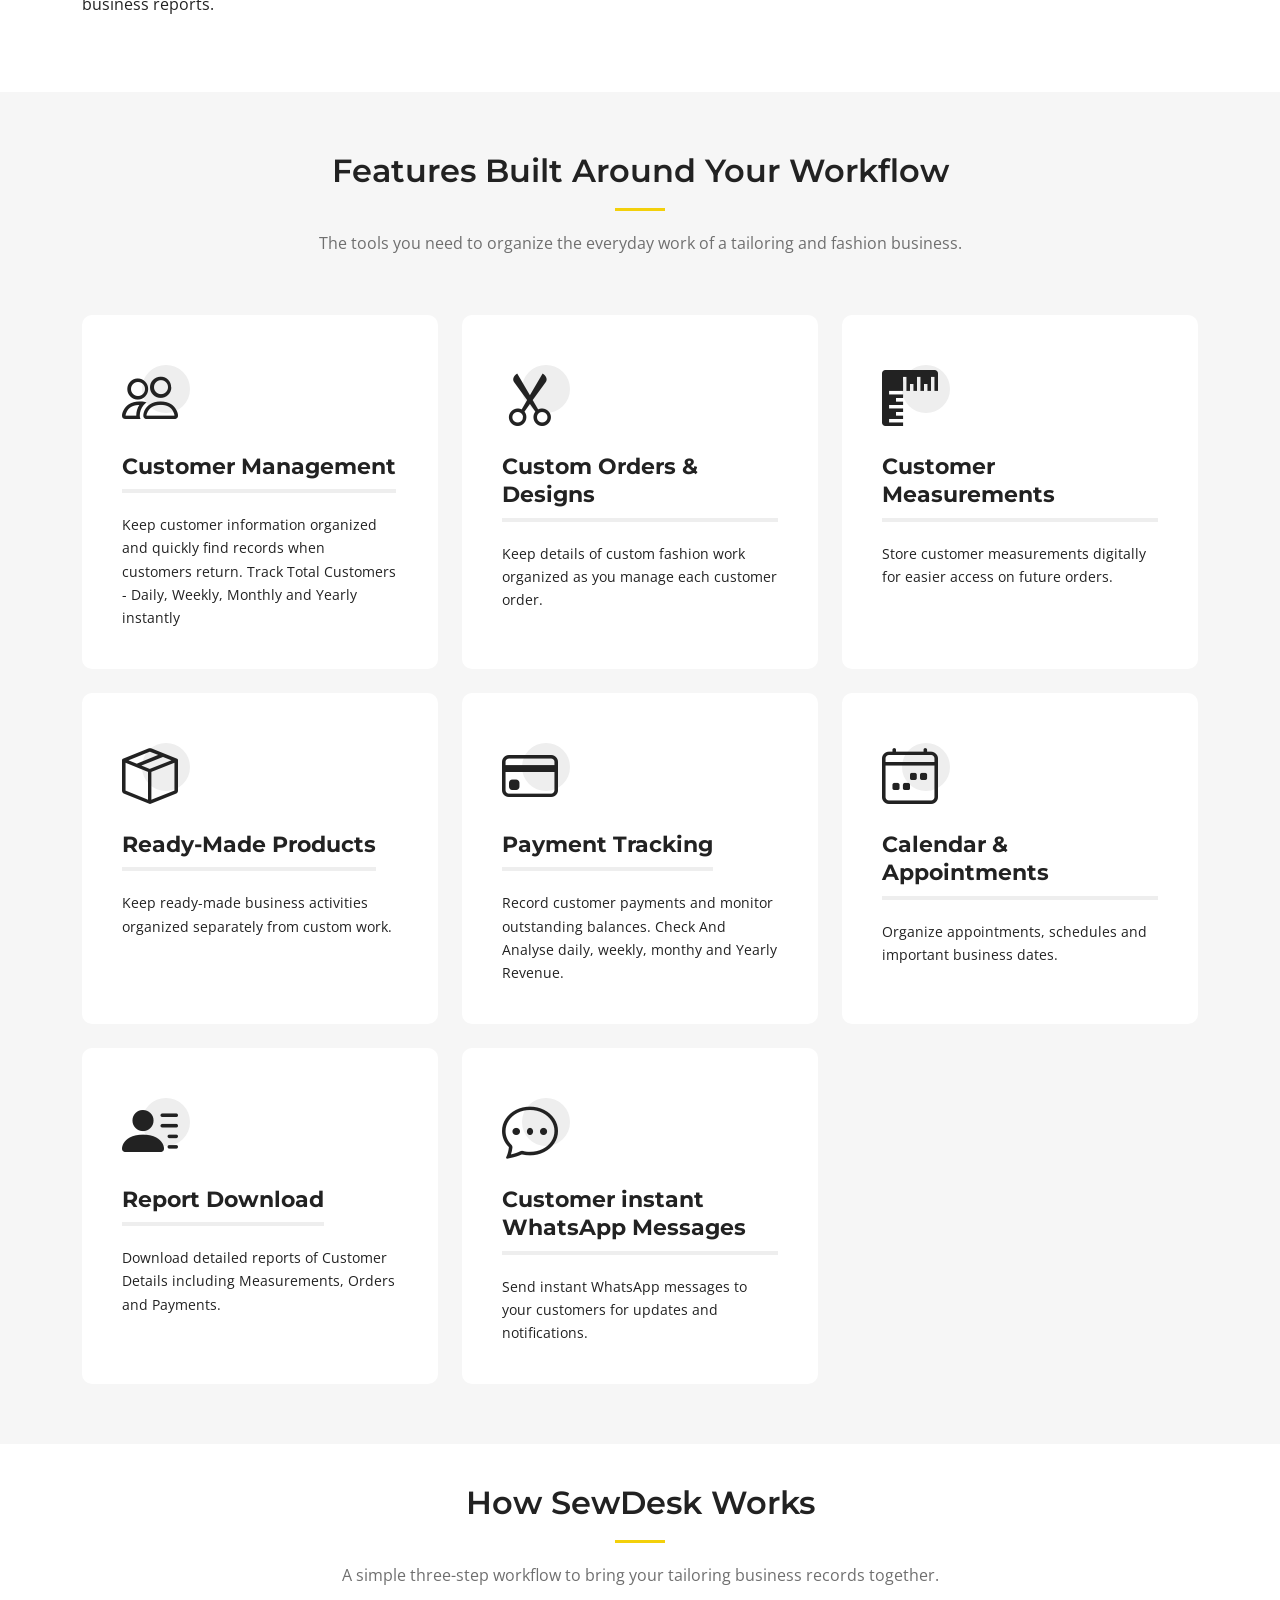
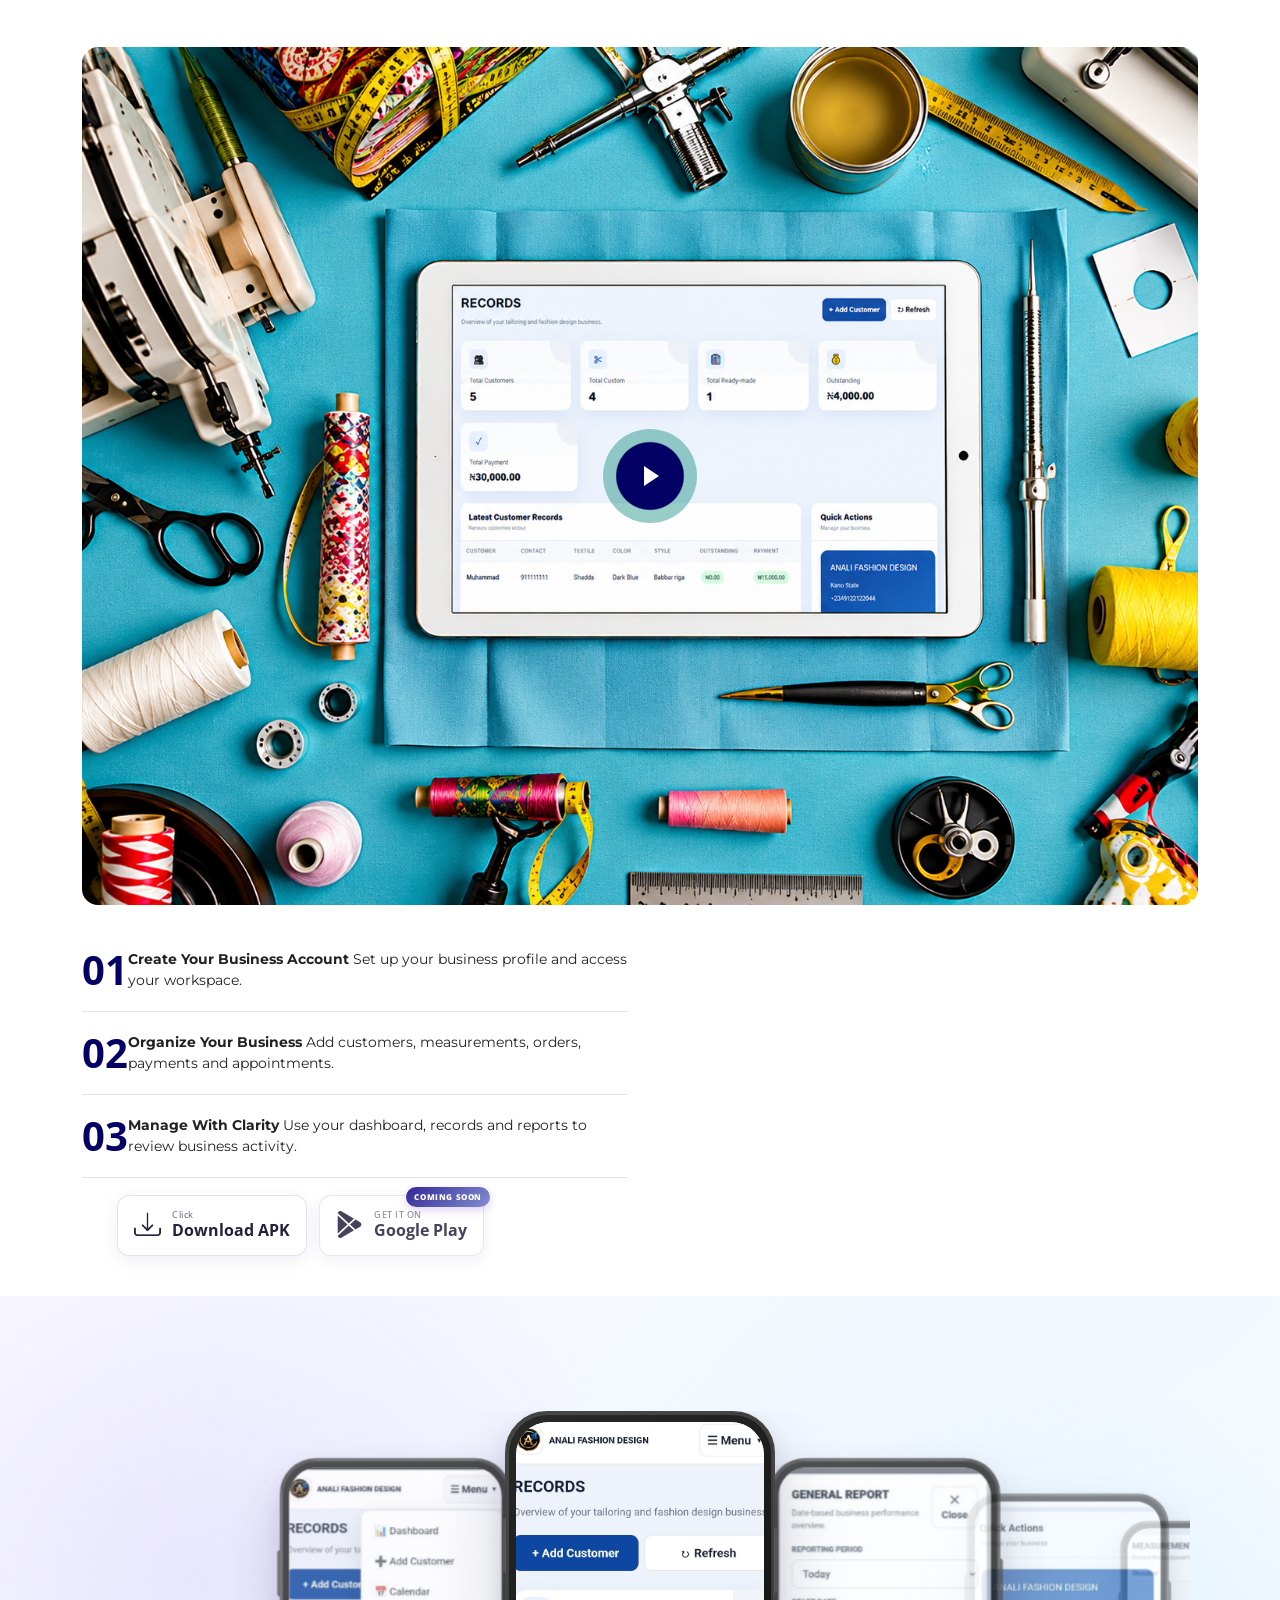
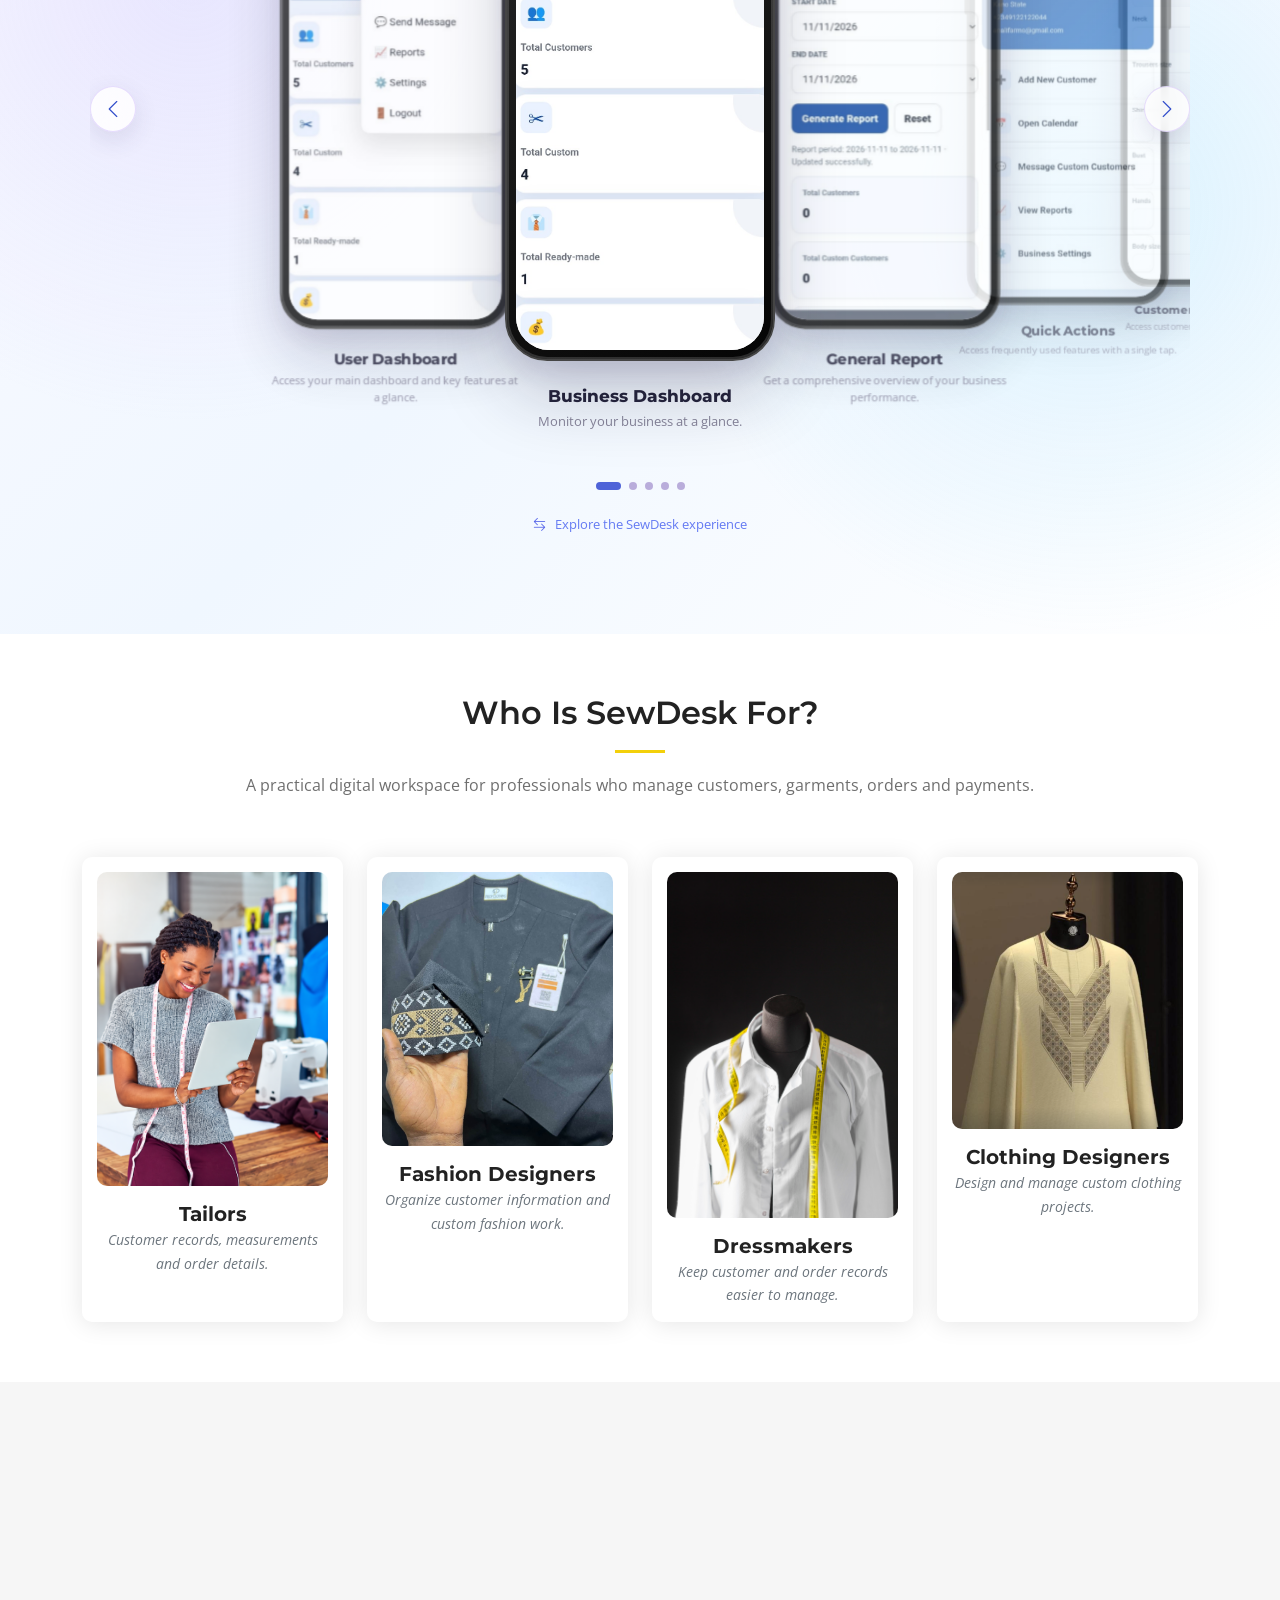
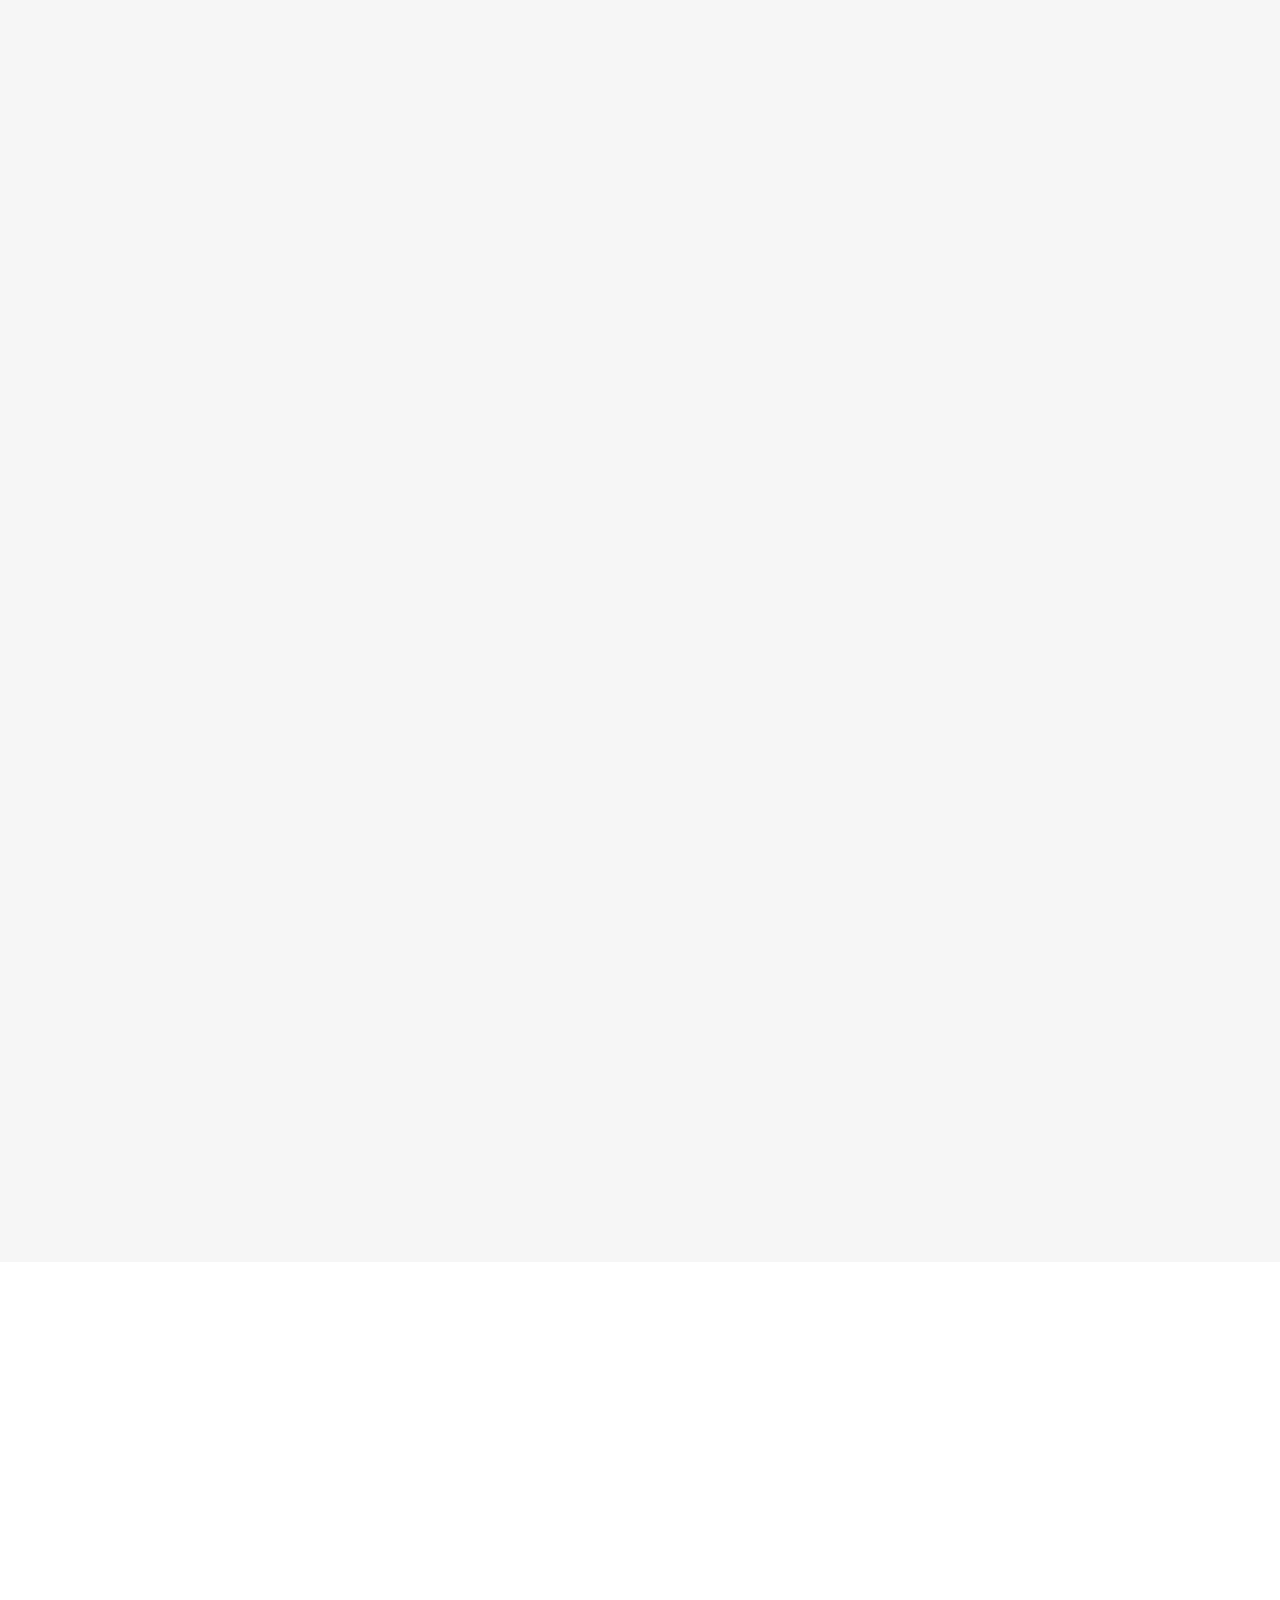
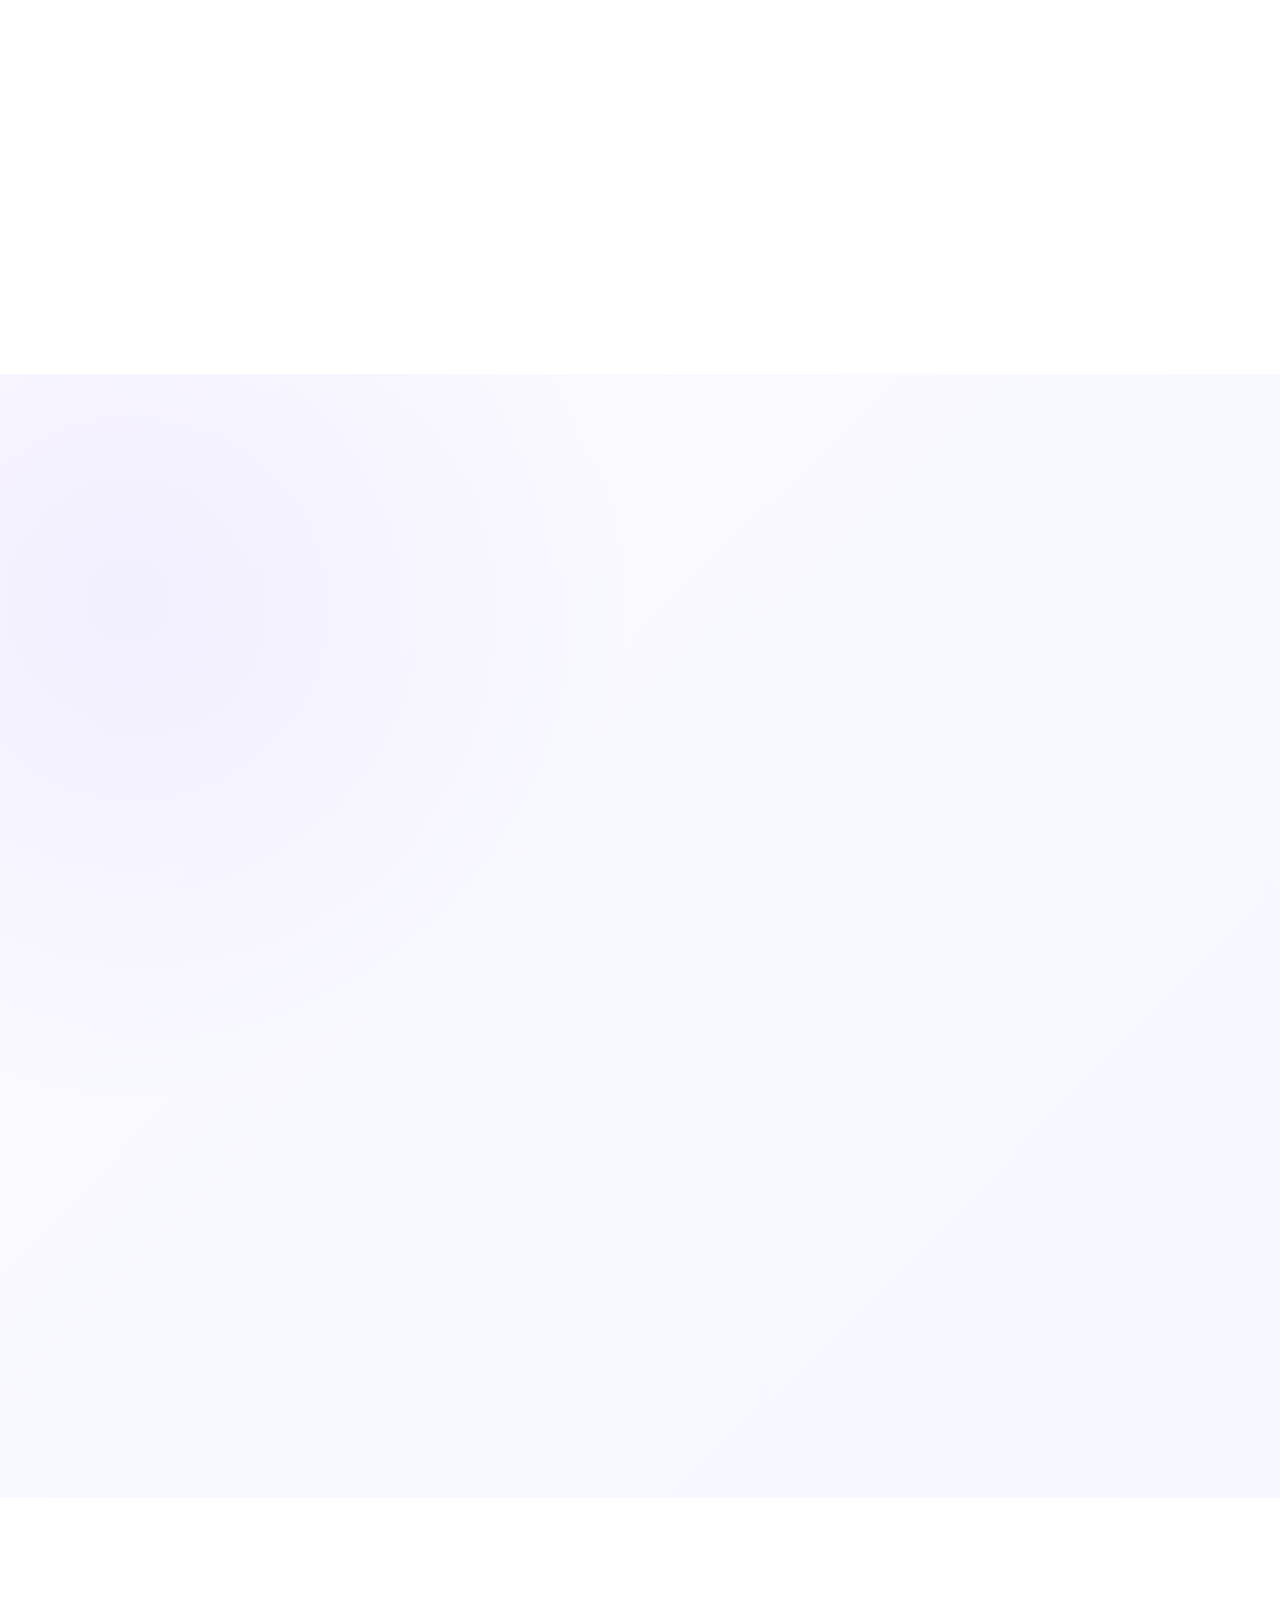
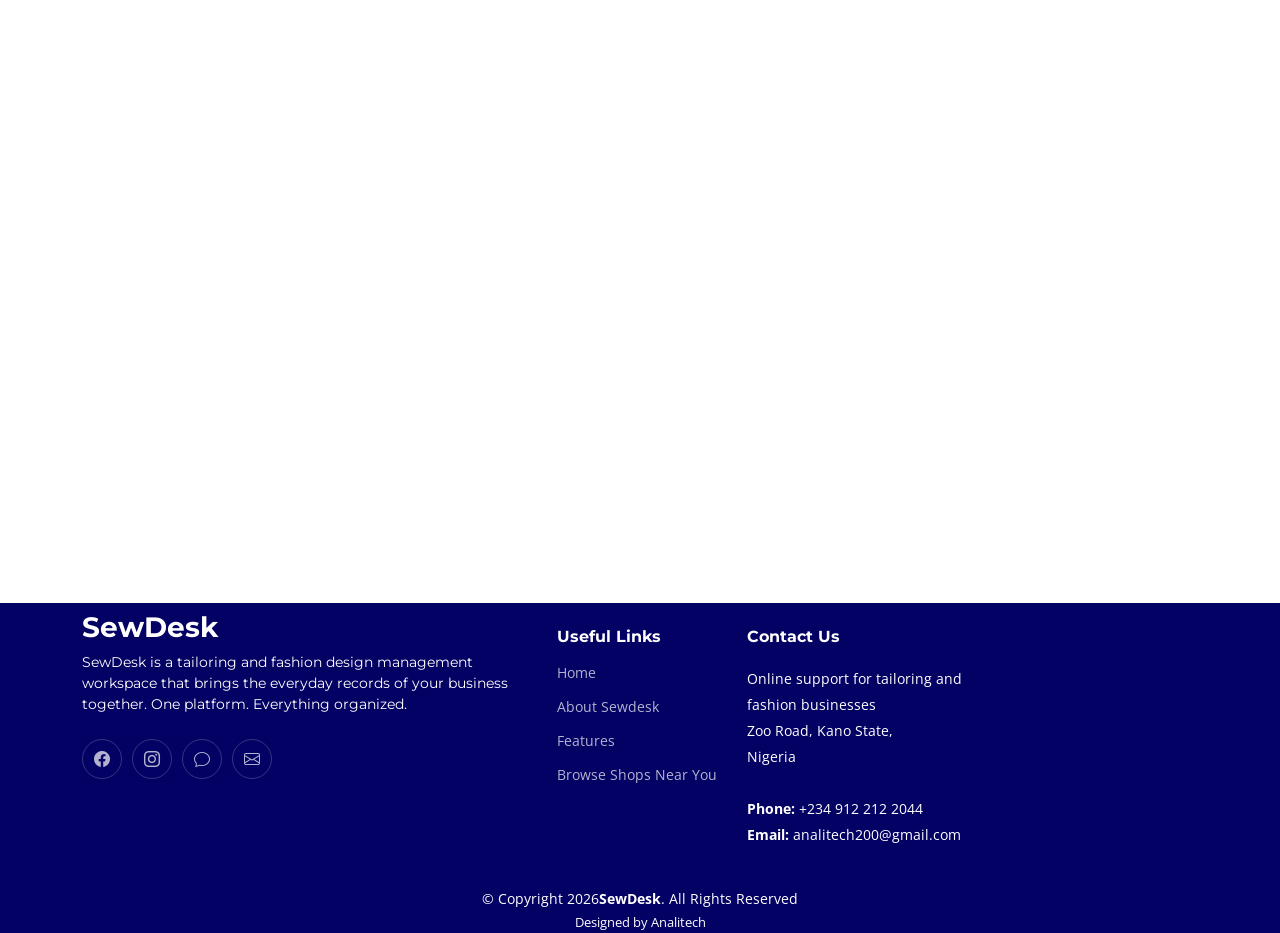
==== commit 41a51bcd: "click text removed and replaced with empty text. The "Get Started" buttons now link to the live appl" ====
--- a/index.html
+++ b/index.html
@@ -153,7 +153,7 @@
       <a href="#" class="store-badge" target="_blank" rel="noopener noreferrer">
           <i class="bi bi-download store-icon"></i>
           <div class="store-text">
-              <span>Click</span>
+              <span></span>
               <strong>Download APK</strong>
           </div>
       </a>
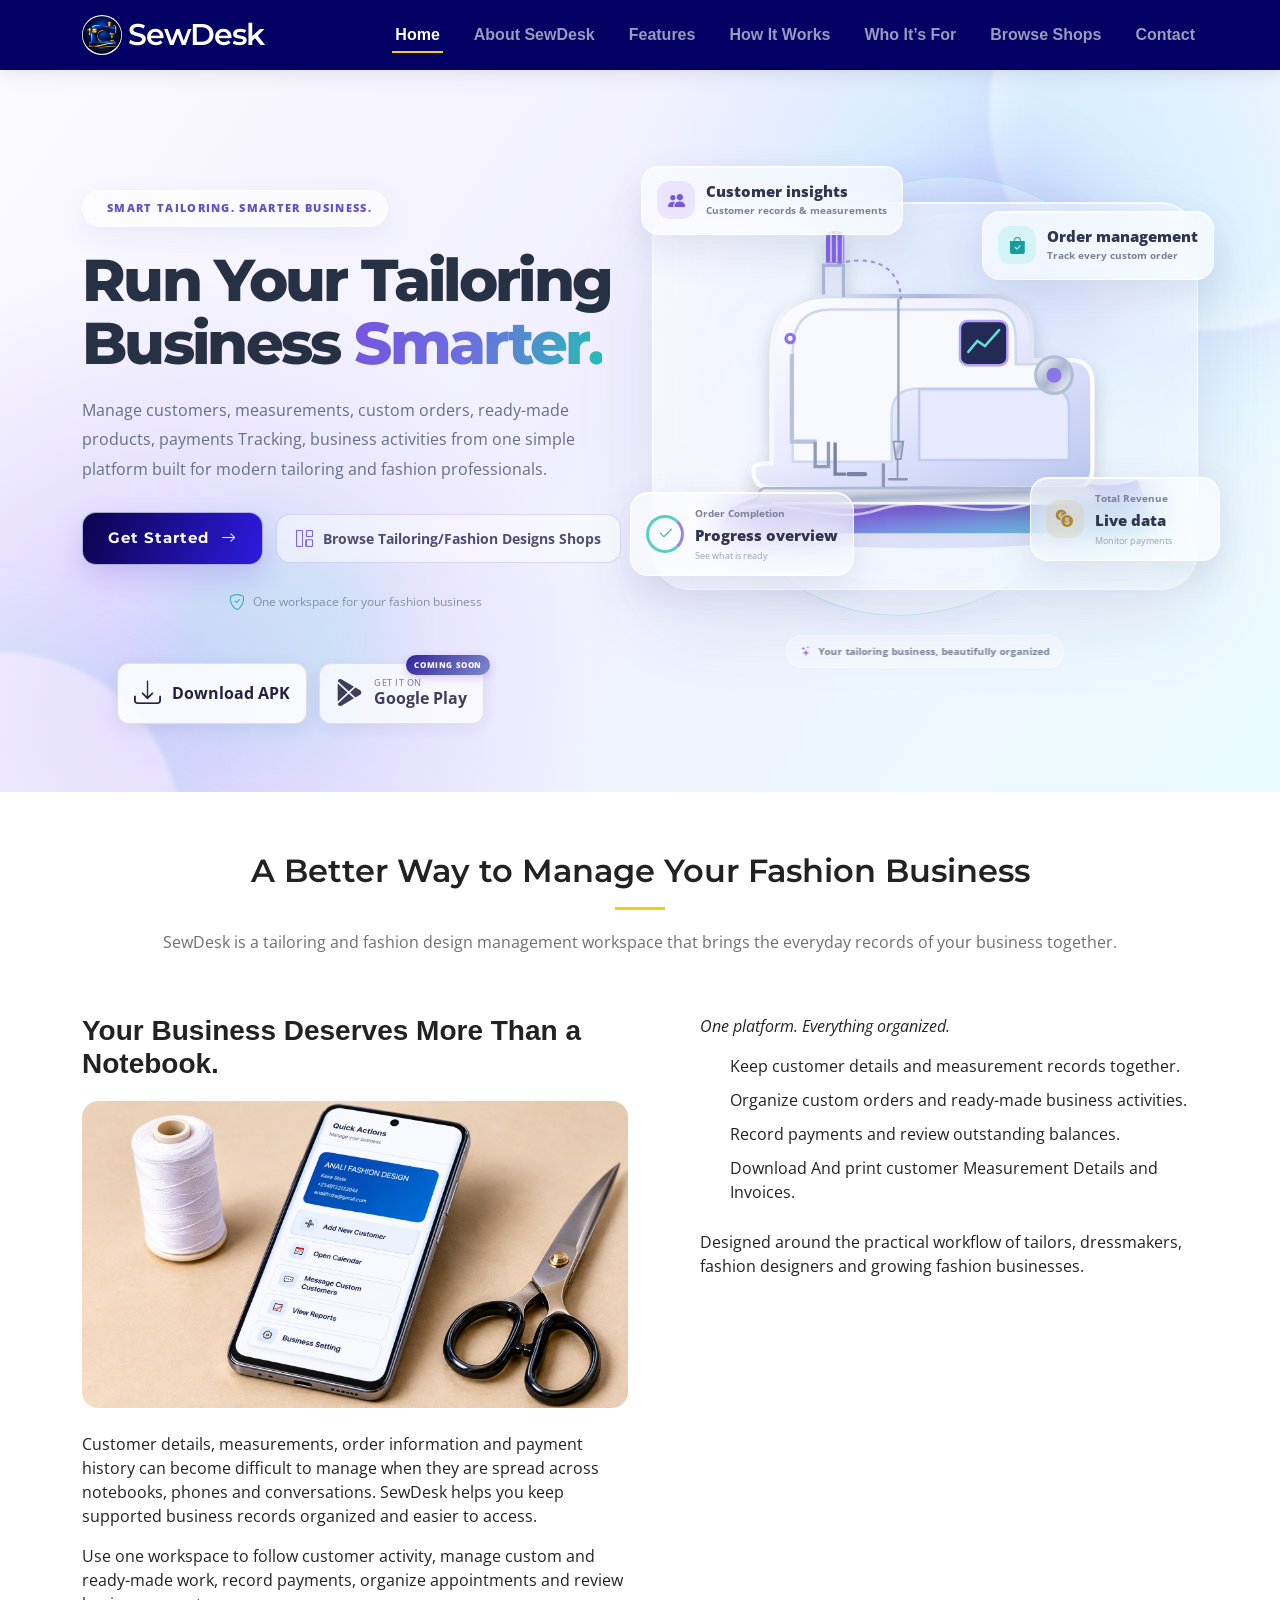
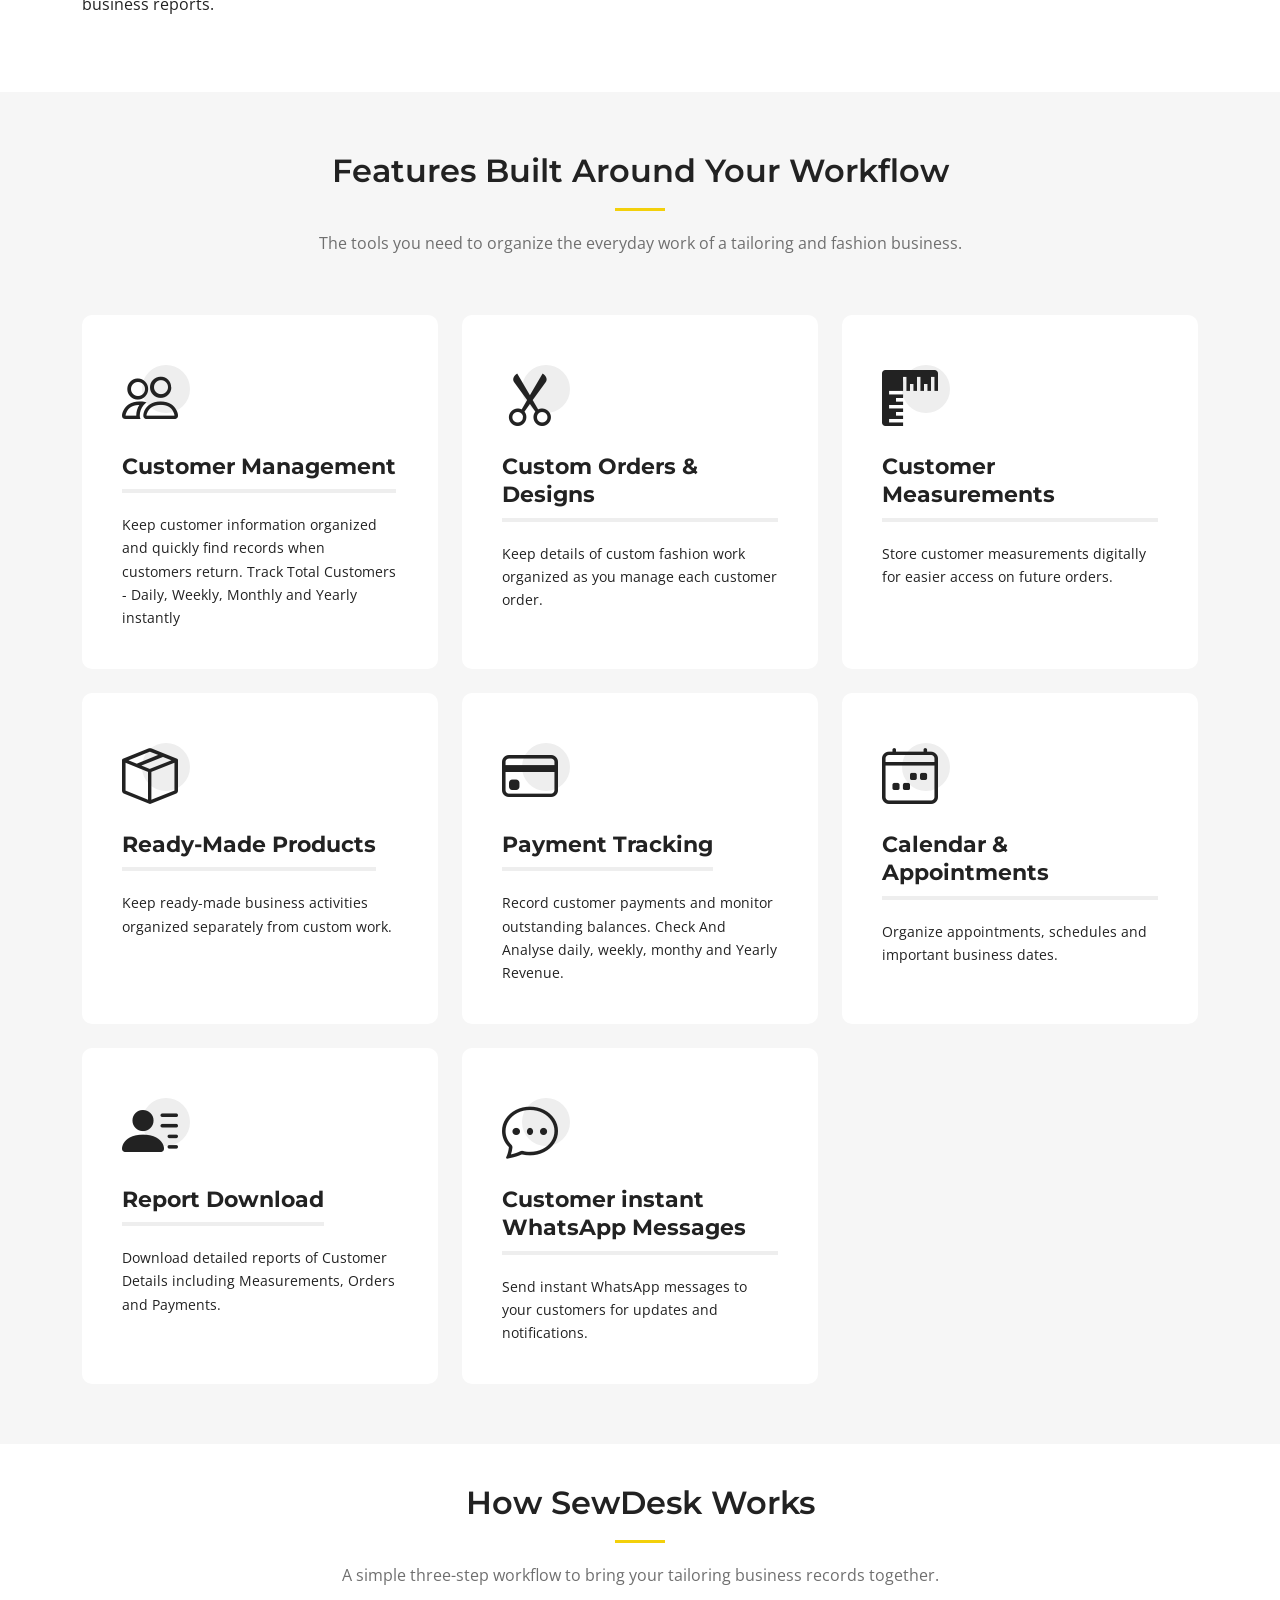
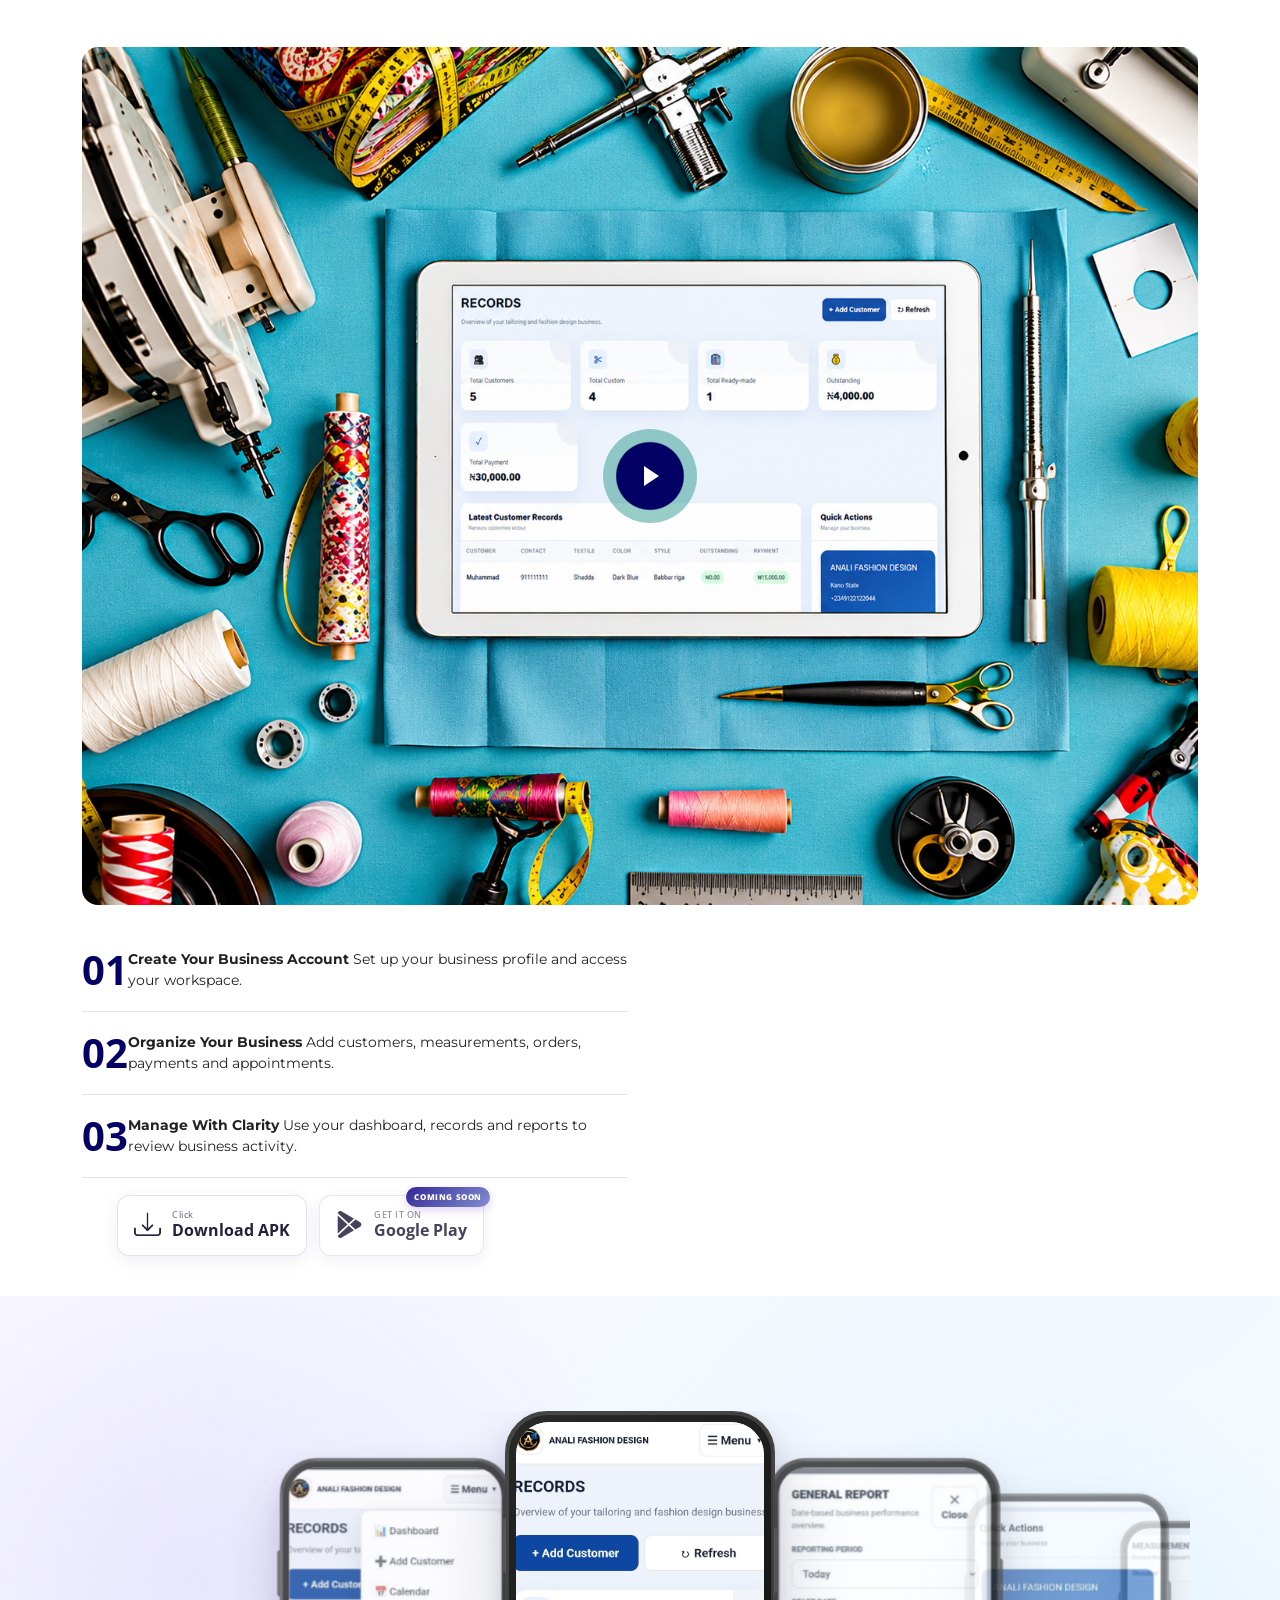
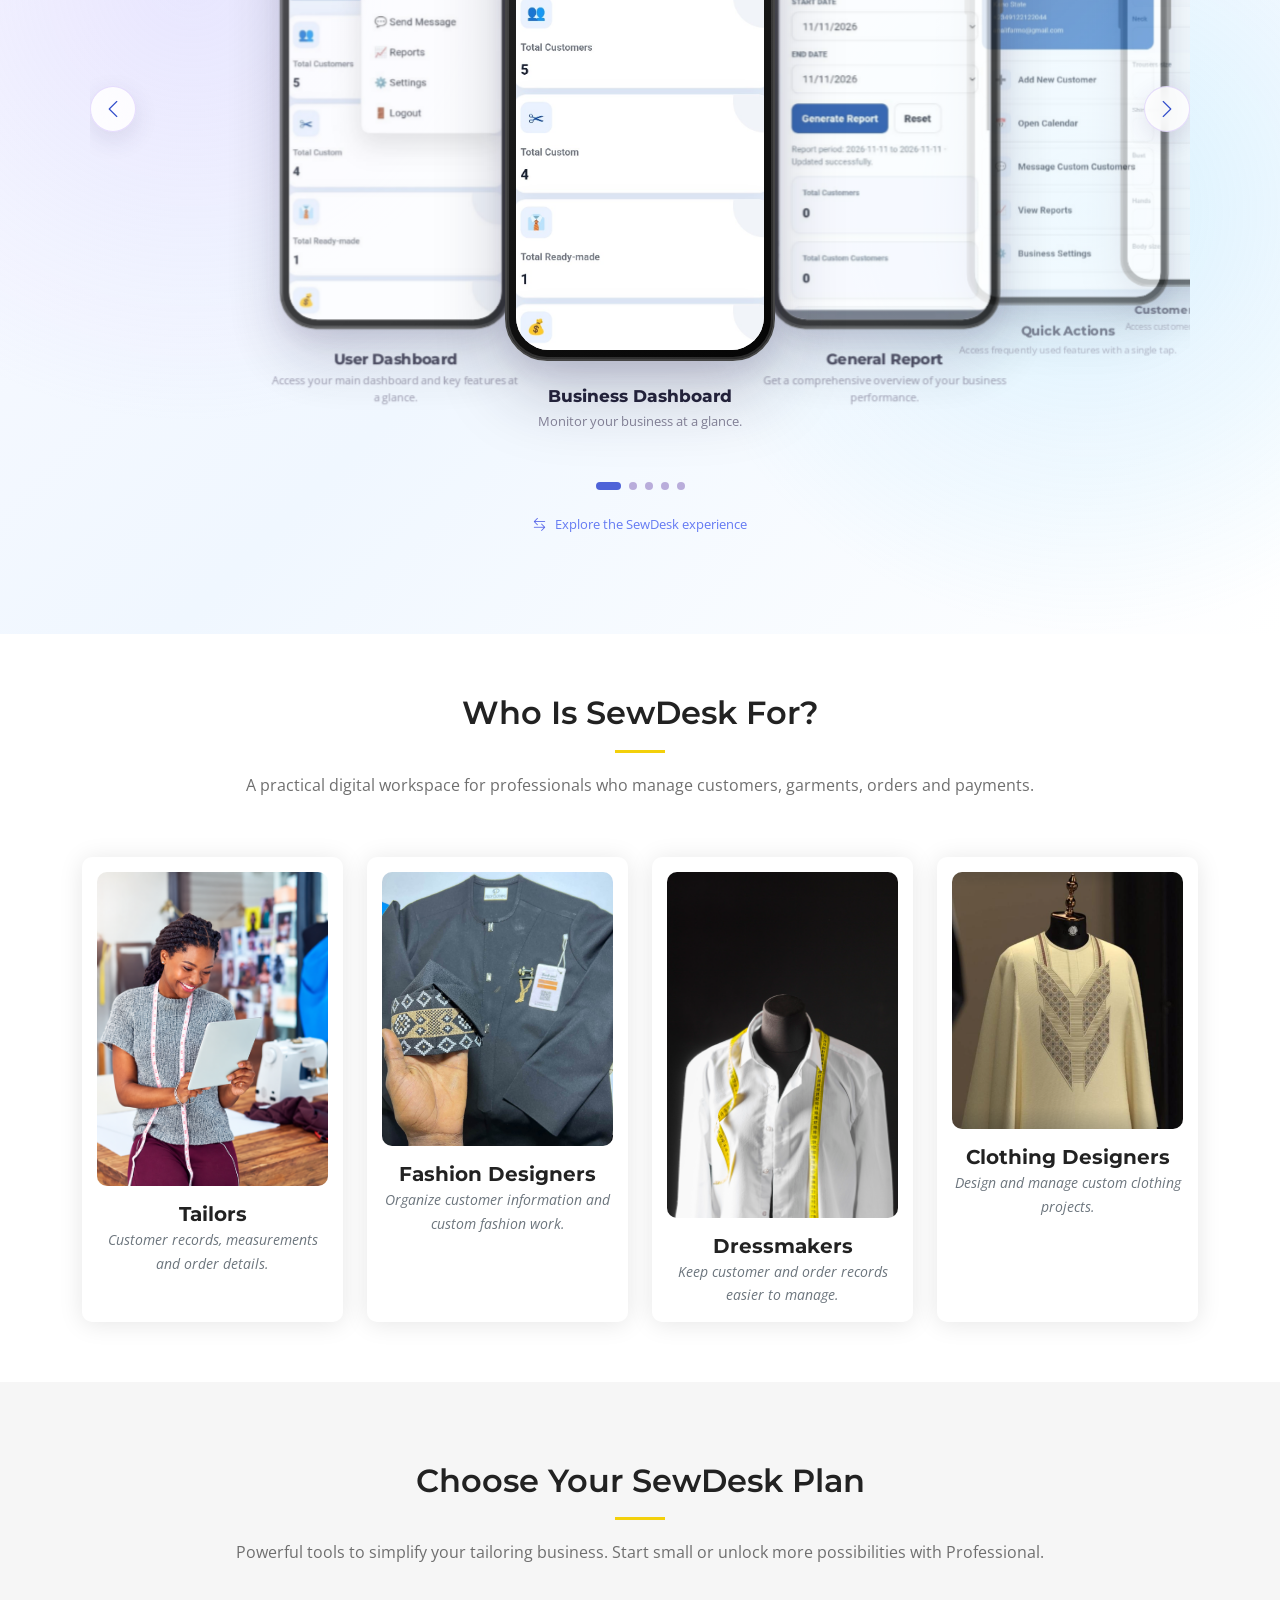
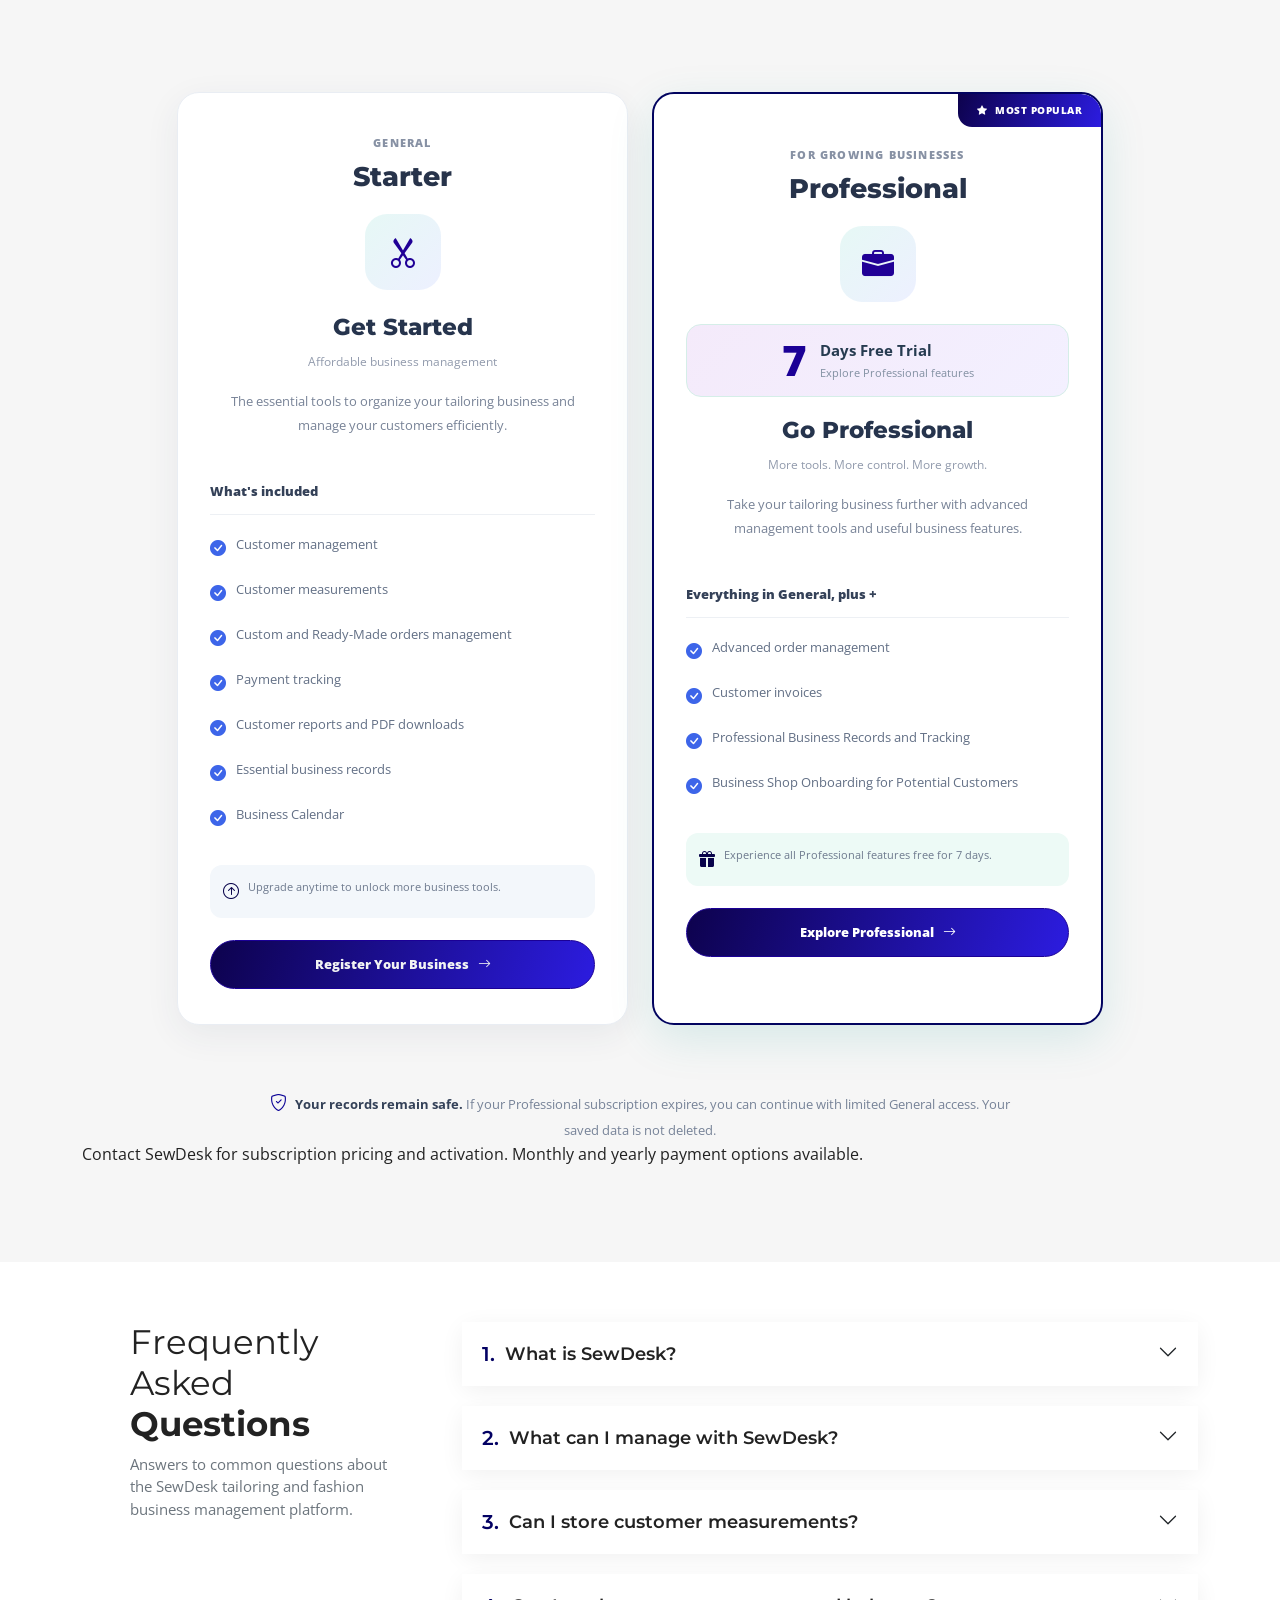
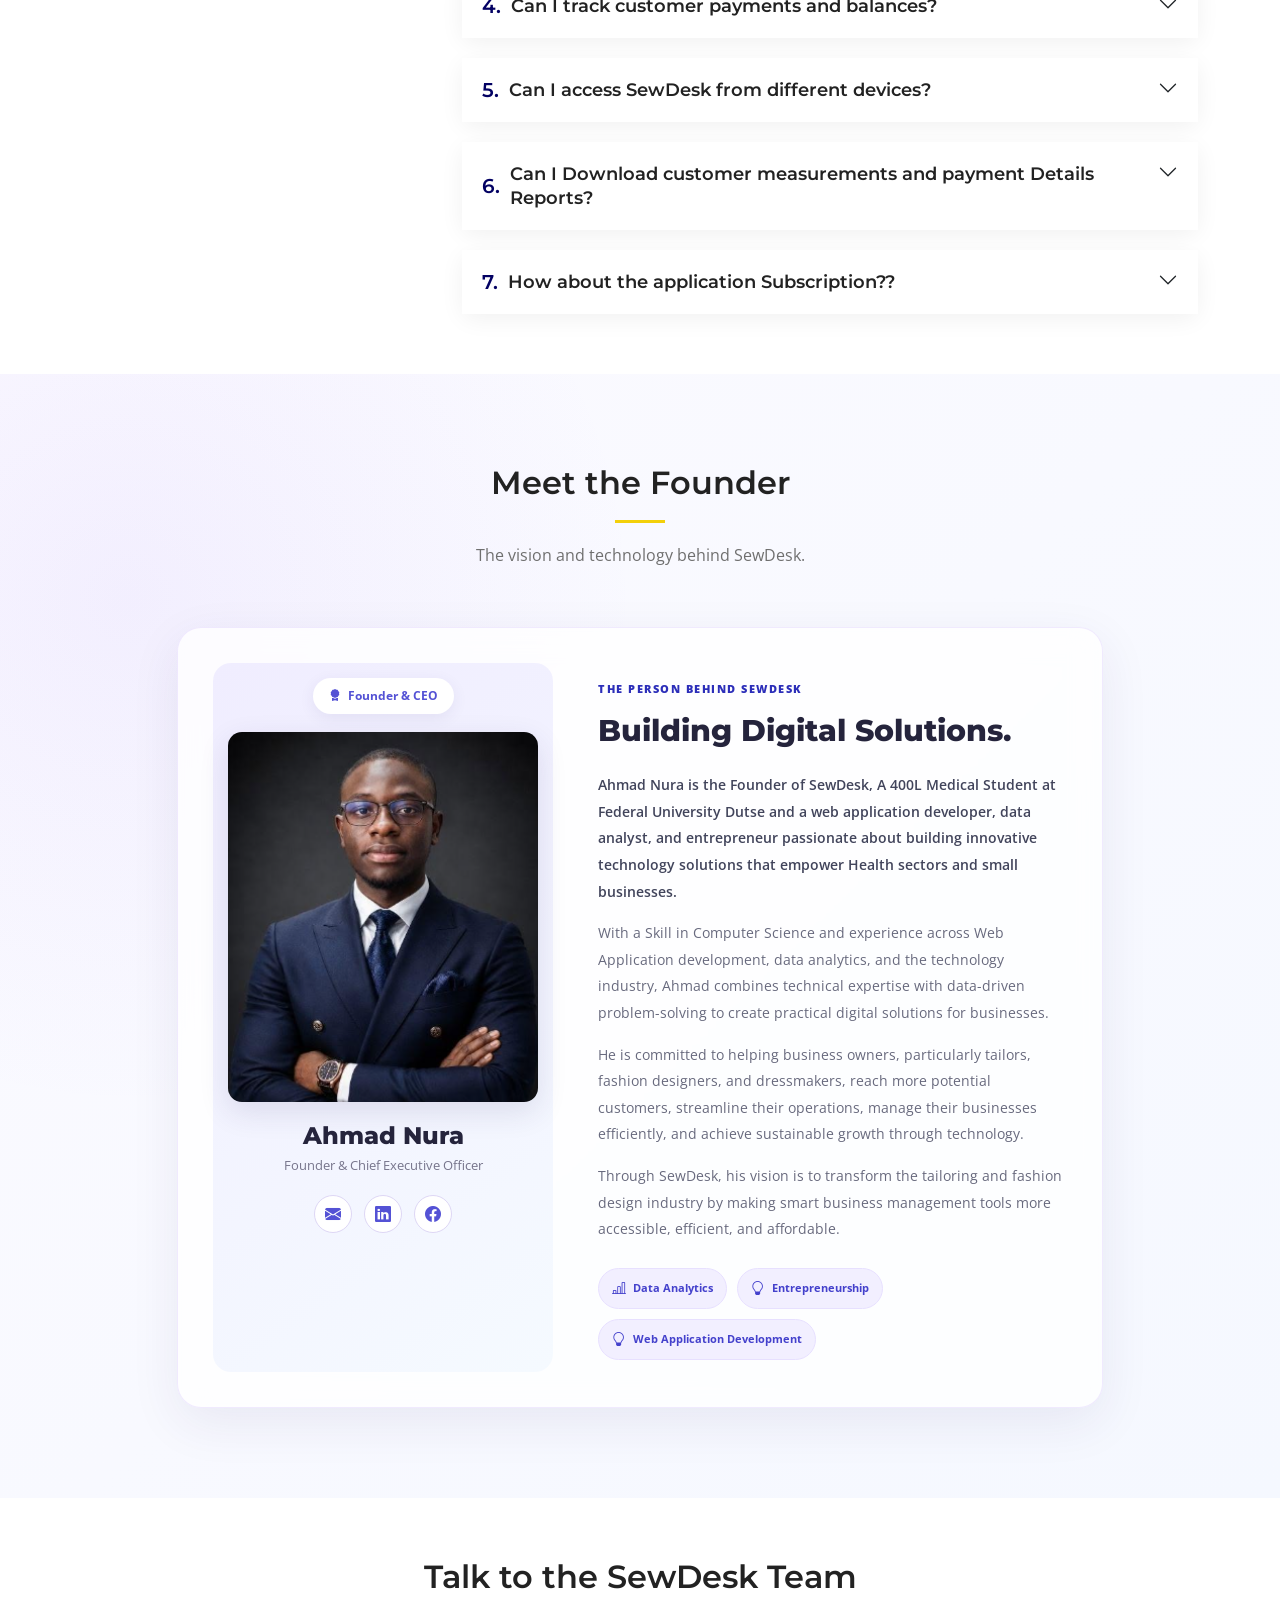
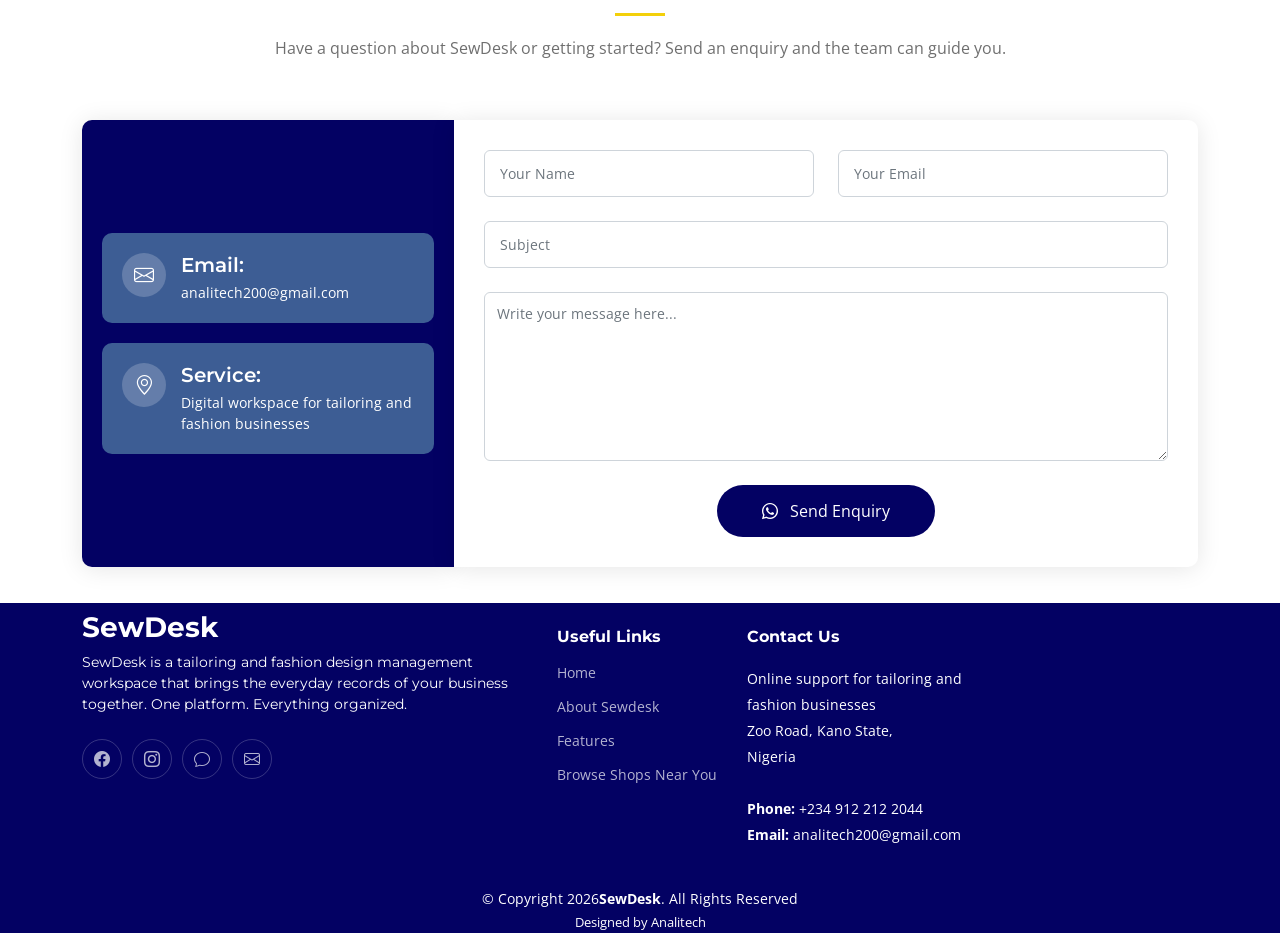
==== commit 1f6400f7: "Changes to be committed:" ====
--- a/index.html
+++ b/index.html
@@ -60,7 +60,7 @@
         <h2>Run Your Tailoring Business <span>Smarter.</span></h2>
         <p>Manage customers, measurements, custom orders, ready-made products, payments Tracking, business activities from one simple platform built for modern tailoring and fashion professionals.</p>
         <div class="d-flex flex-wrap justify-content-center justify-content-lg-start align-items-center sd-hero-actions">
-          <a class="btn-get-started" href="https://sewdesk.netlify.app/">Get Started <i class="bi bi-arrow-right" aria-hidden="true"></i></a>
+          <a class="btn-get-started" href="https://sewdexapp.vercel.app/">Get Started <i class="bi bi-arrow-right" aria-hidden="true"></i></a>
           <a class="btn-watch-video d-flex align-items-center" href="Shops_onboading.html"><i class="bi bi-grid-1x2" aria-hidden="true"></i><span>Browse Tailoring/Fashion Designs Shops </span></a>
         </div>
         <div class="sd-hero-trust"><i class="bi bi-shield-check" aria-hidden="true"></i> One workspace for your fashion business</div>
@@ -577,7 +577,7 @@
             Upgrade anytime to unlock more business tools.
           </div>
 
-          <a href="https://sewdesk.netlify.app/" class="buy-btn">
+          <a href="https://sewdexapp.vercel.app/" class="buy-btn">
             Register Your Business<i class="bi bi-arrow-right"></i>
           </a>
 
@@ -633,7 +633,7 @@
             Experience all Professional features free for 7 days.
           </div>
 
-          <a href="https://sewdesk.netlify.app/" class="buy-btn">
+          <a href="https://sewdexapp.vercel.app/" class="buy-btn">
             Explore Professional <i class="bi bi-arrow-right"></i>
           </a>
 
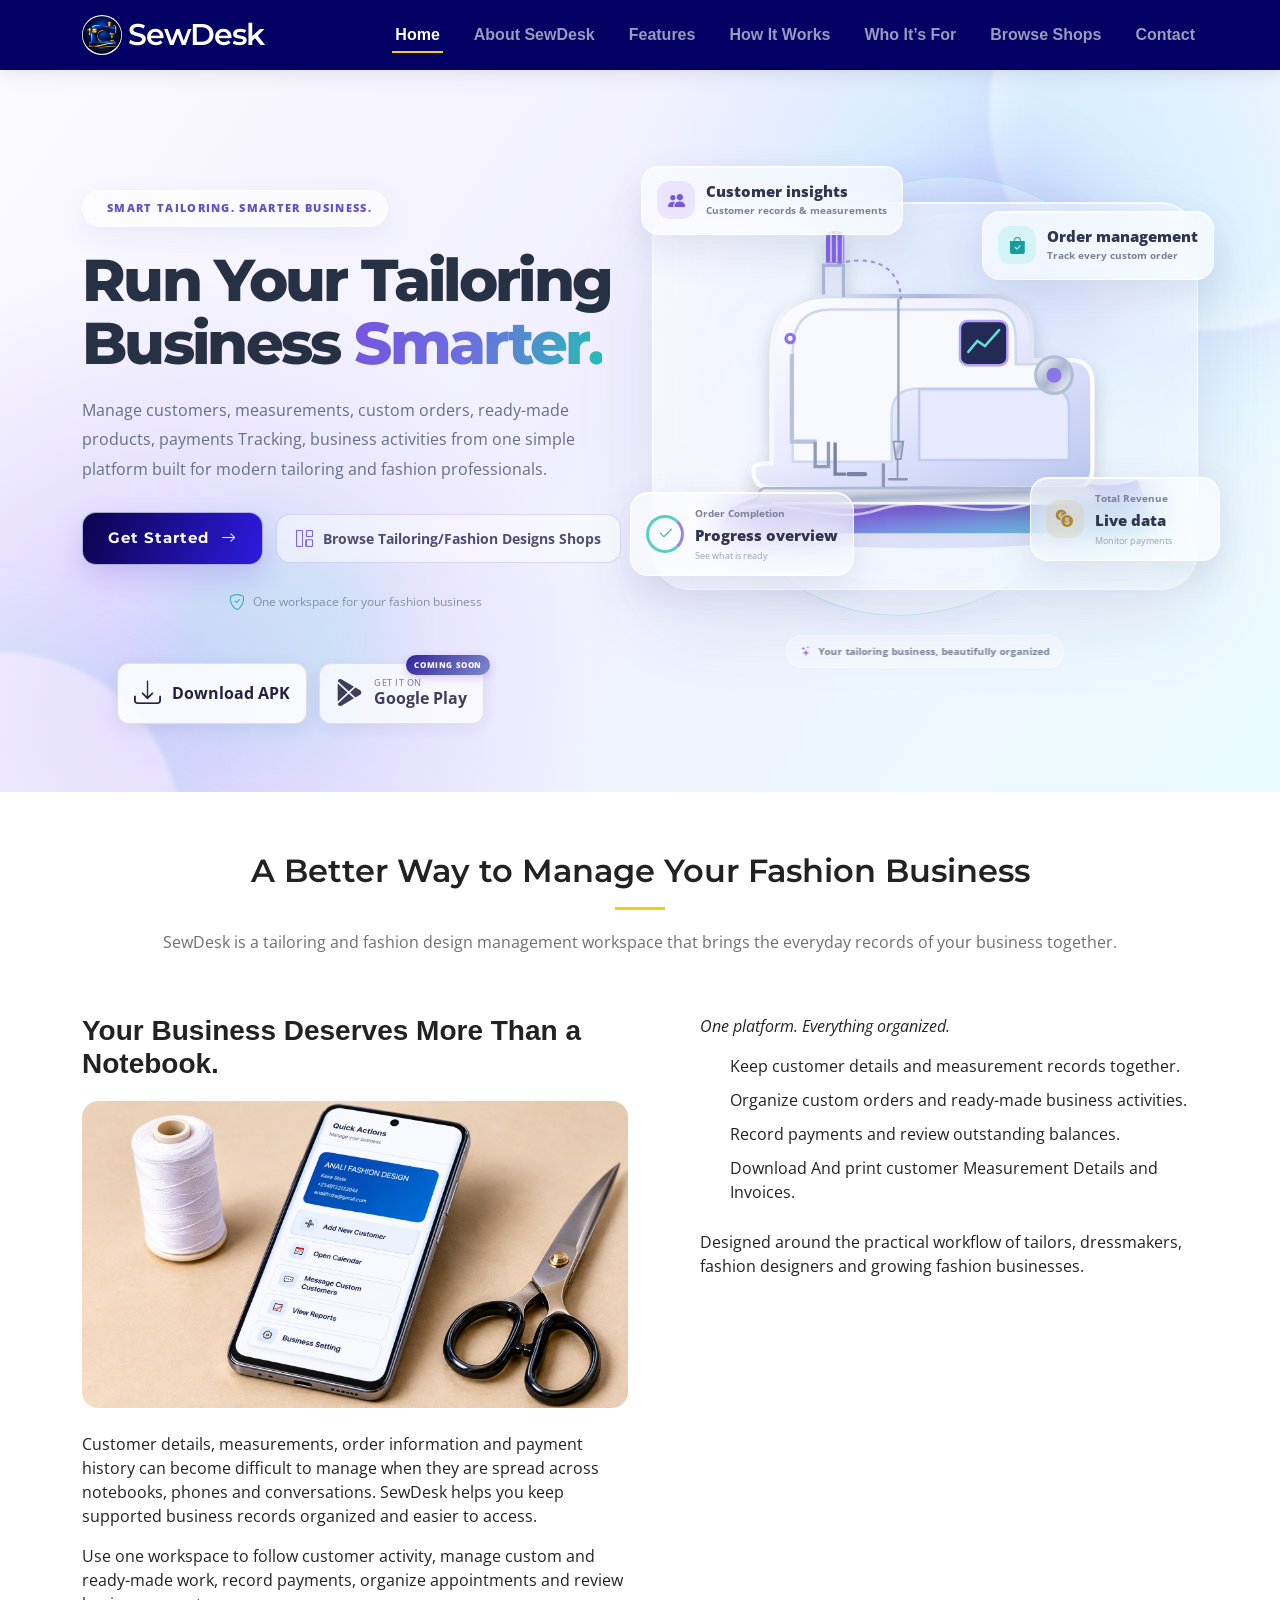
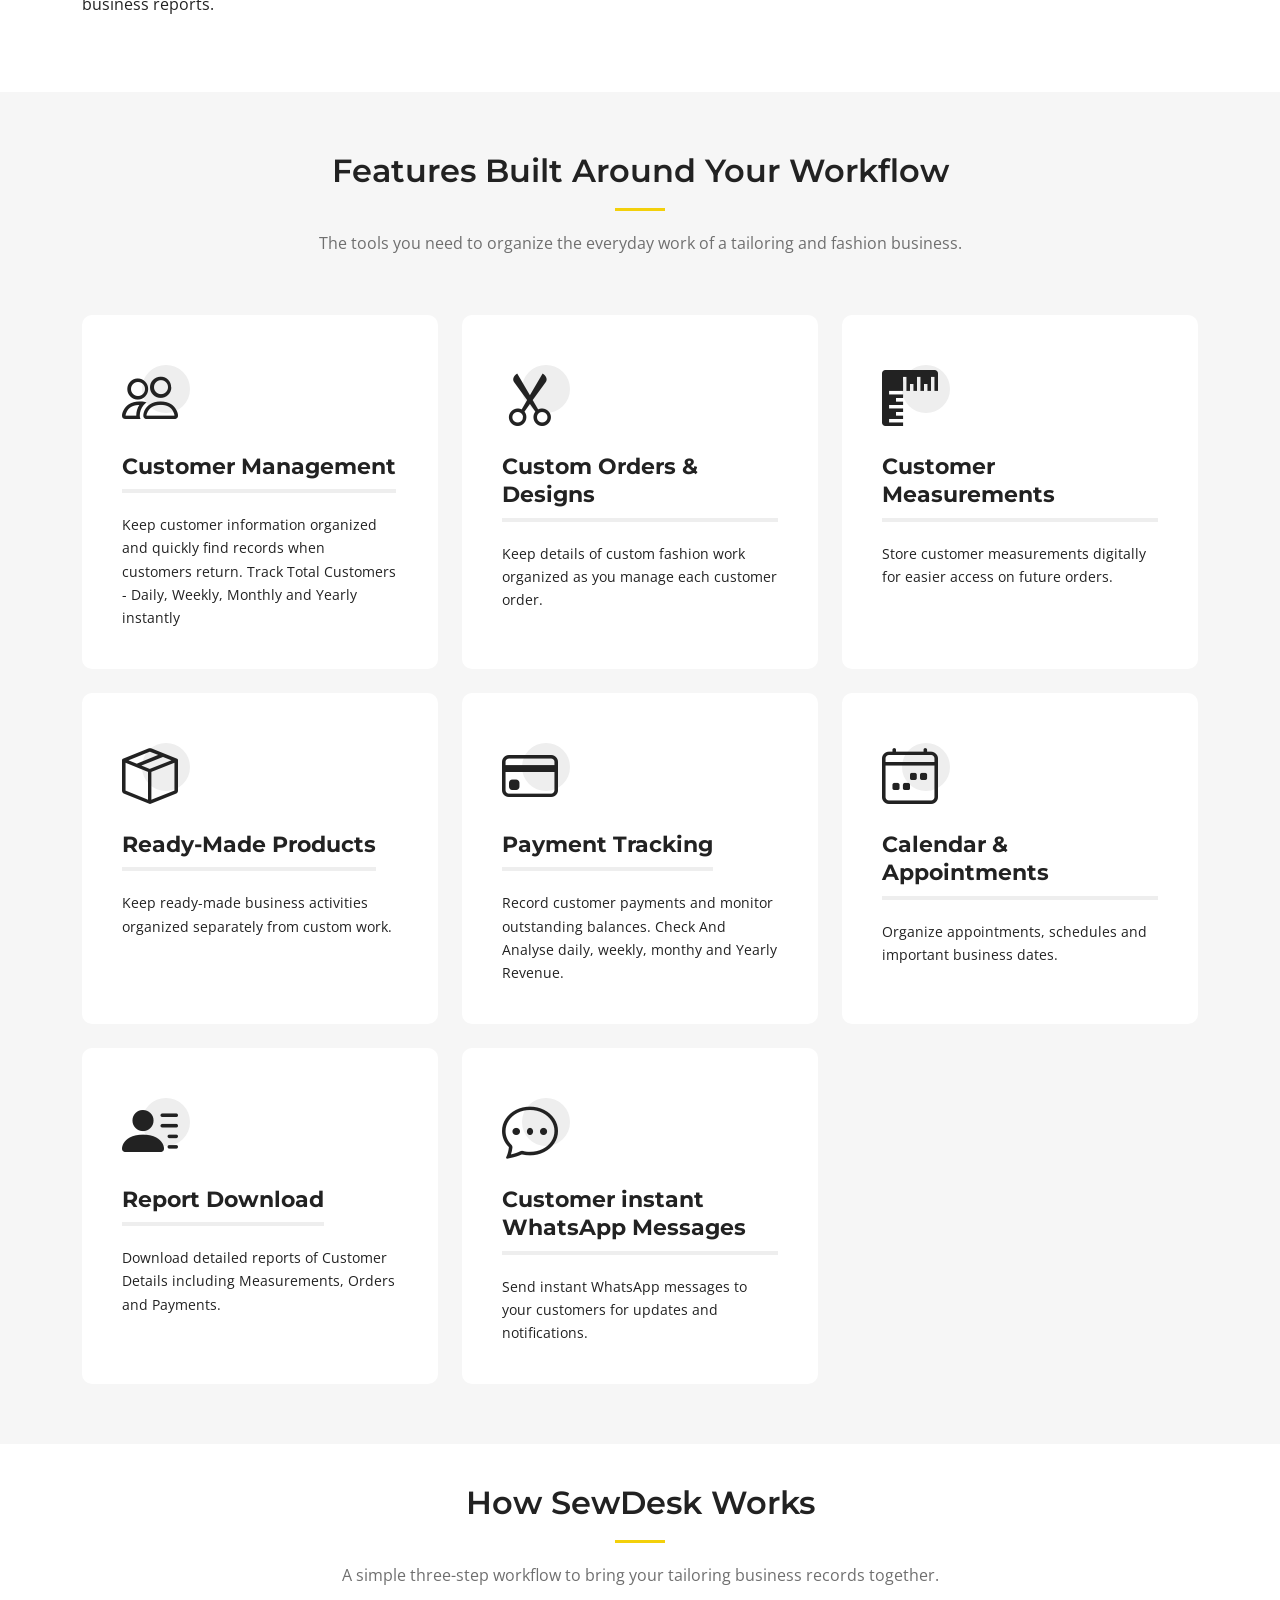
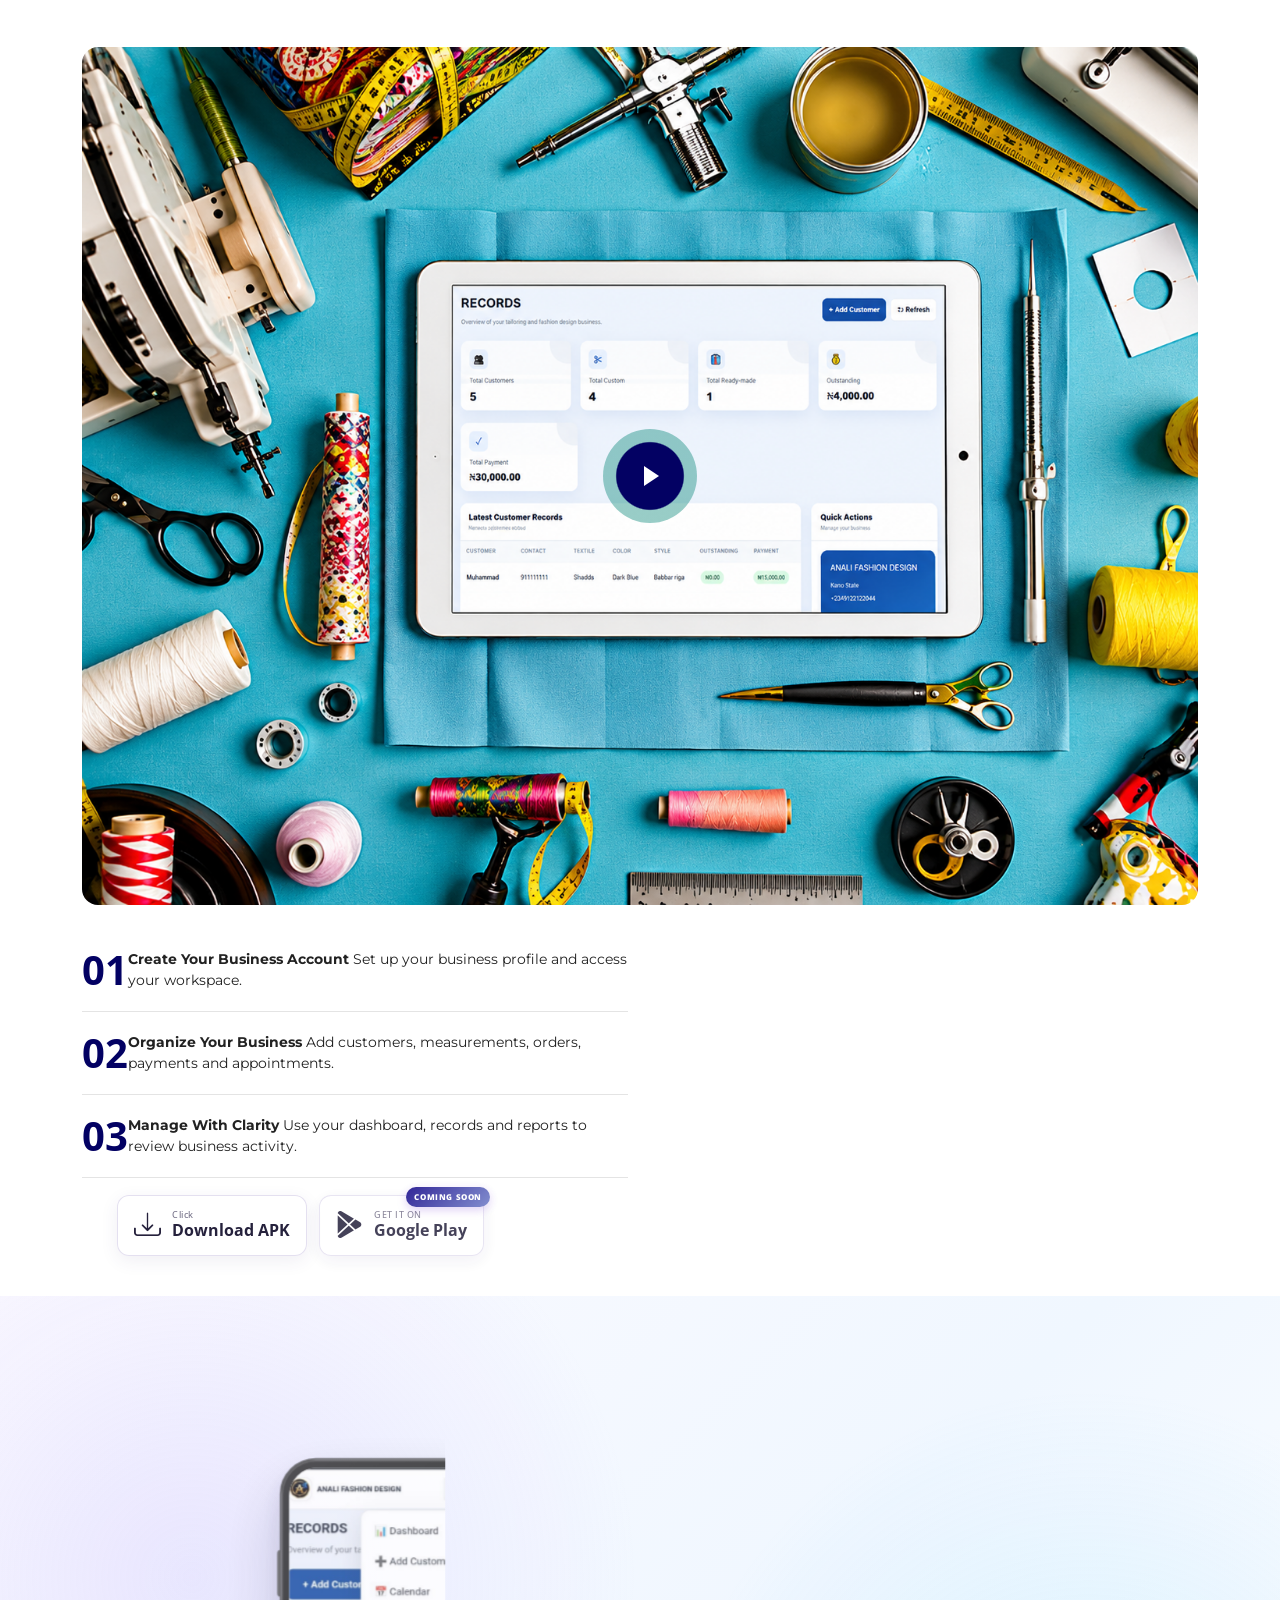
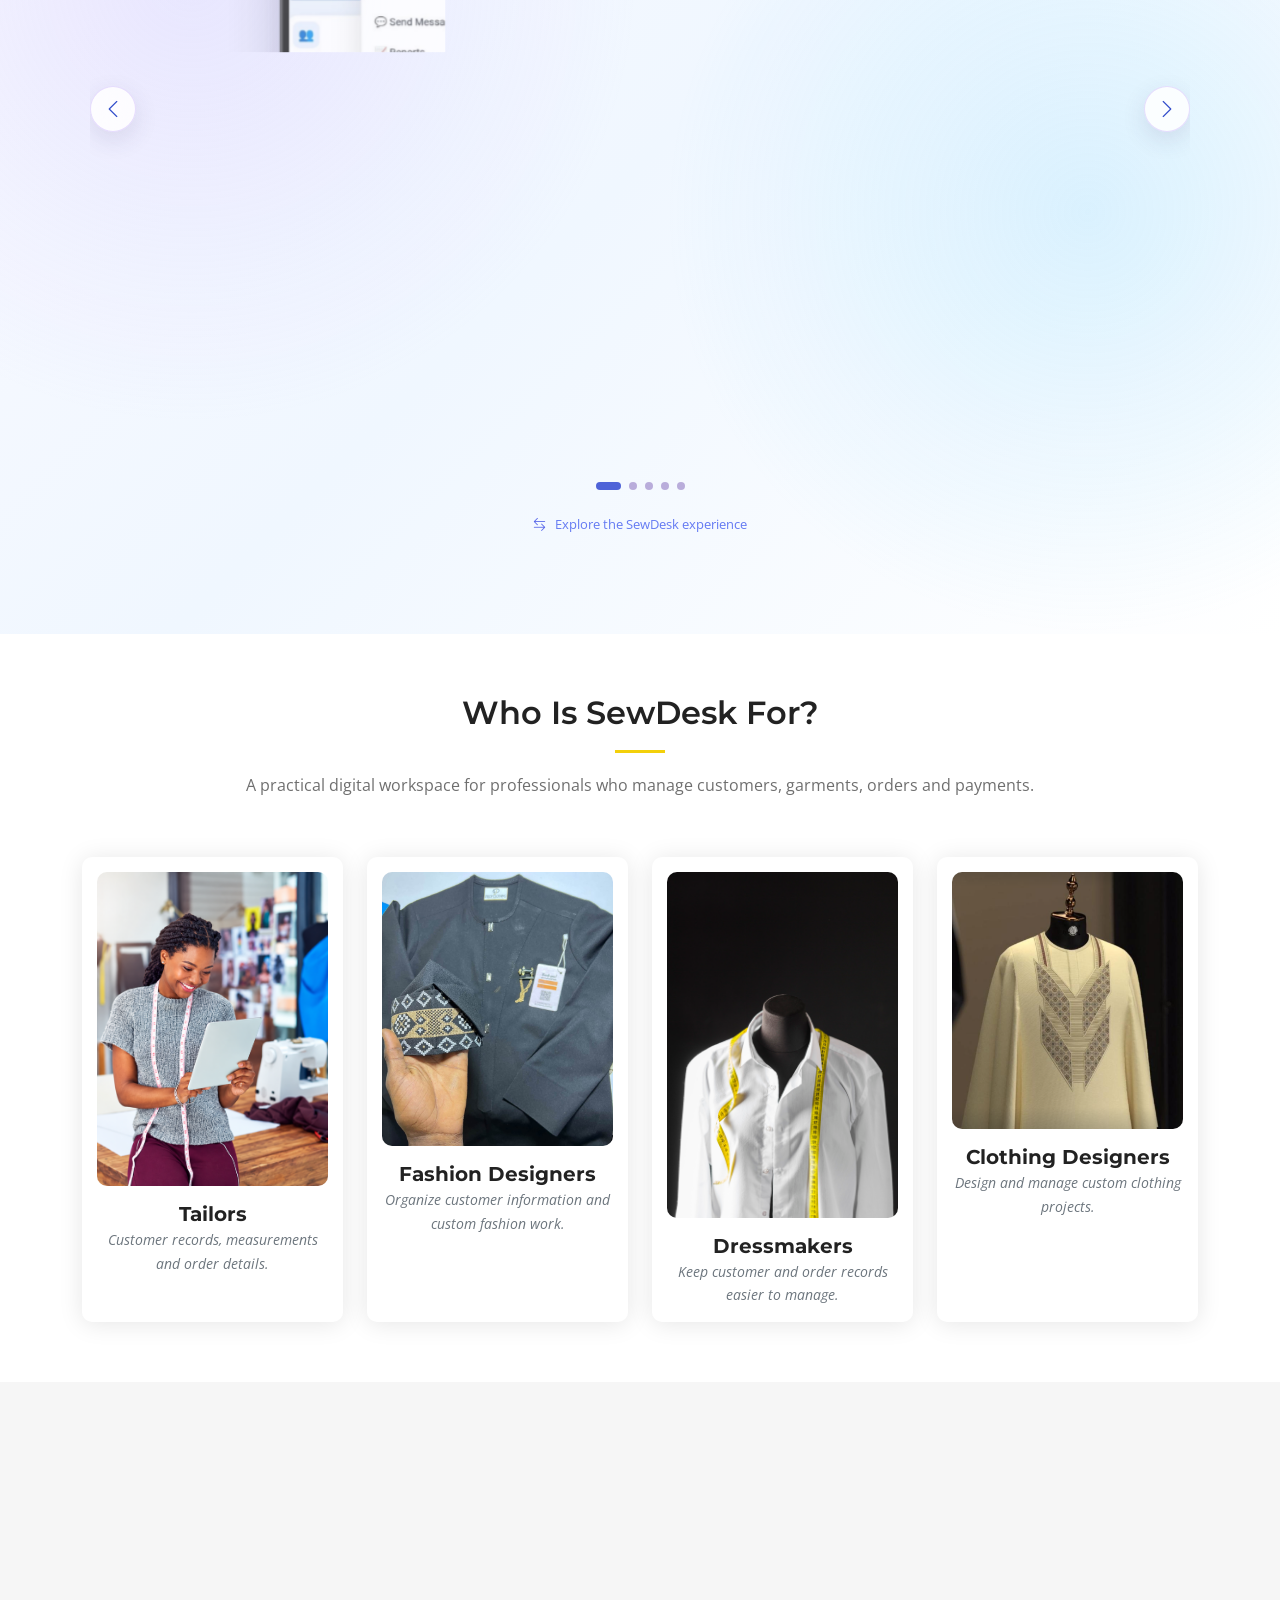
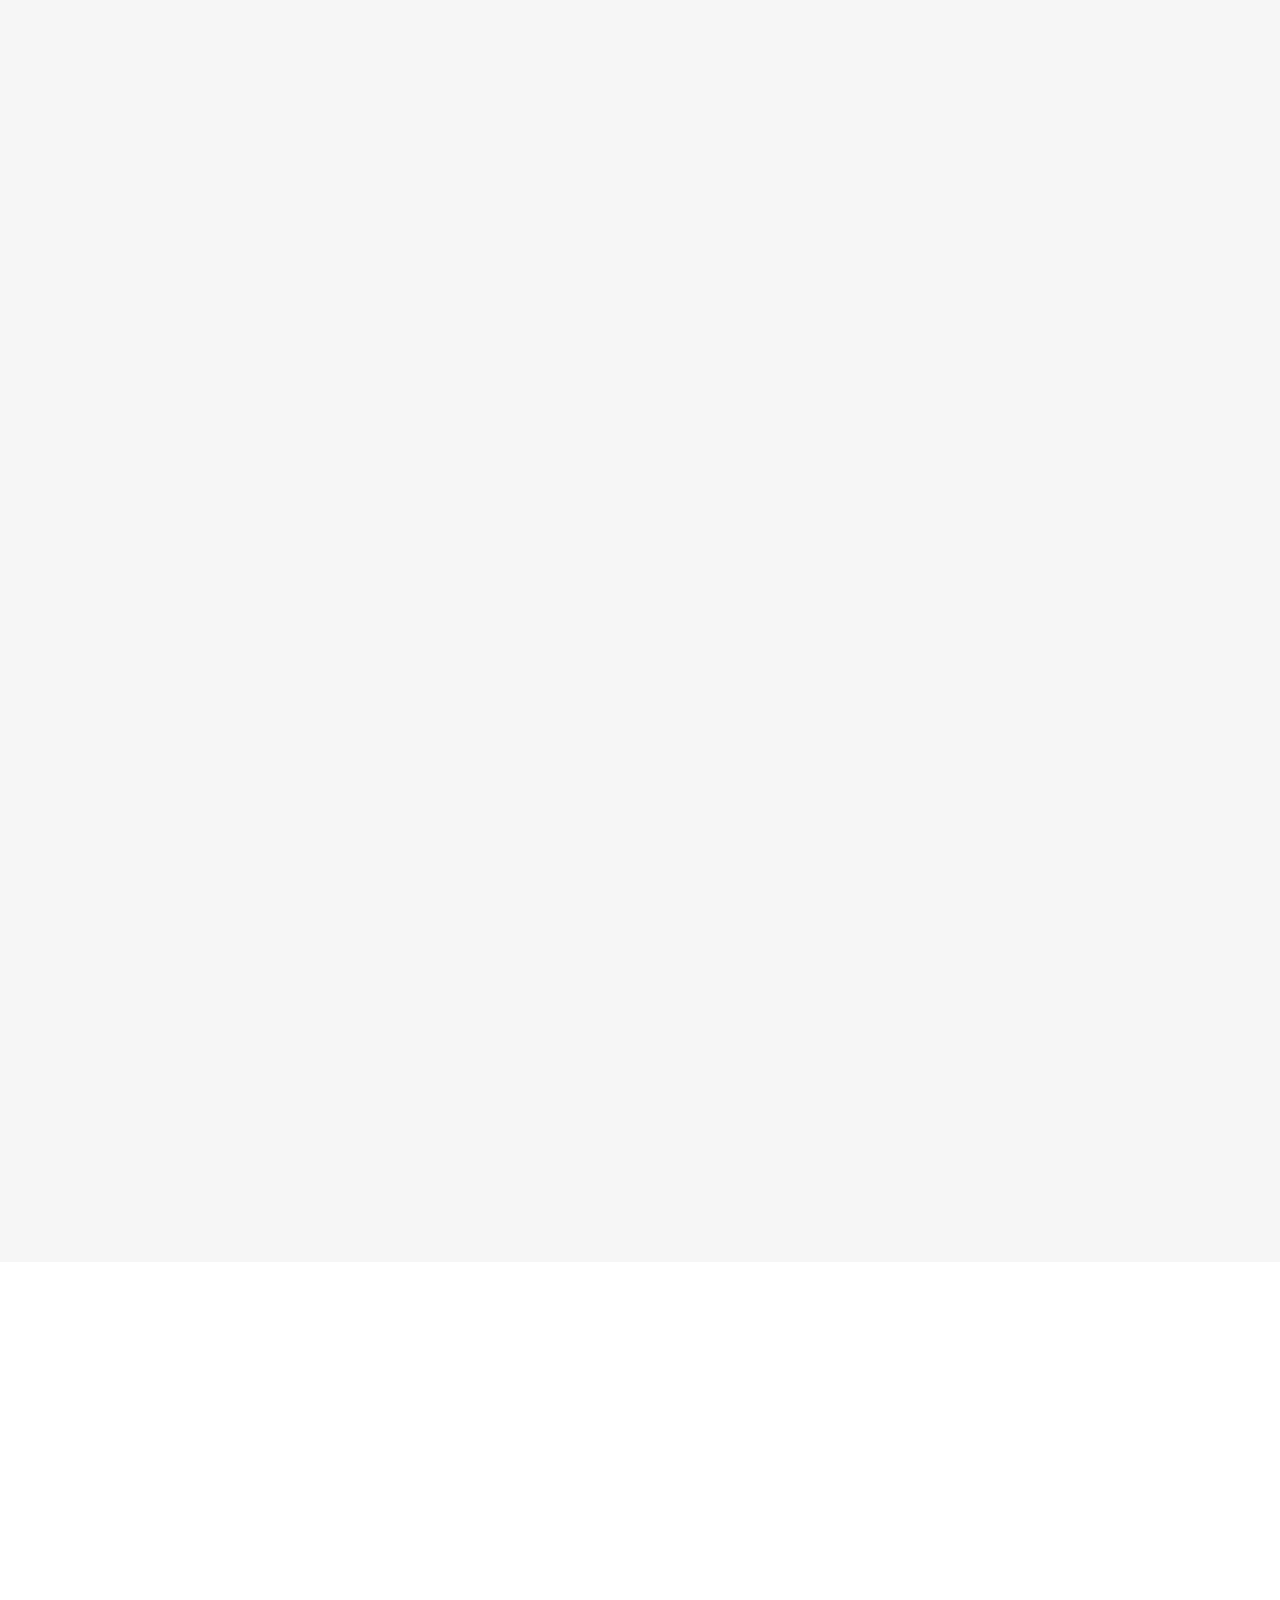
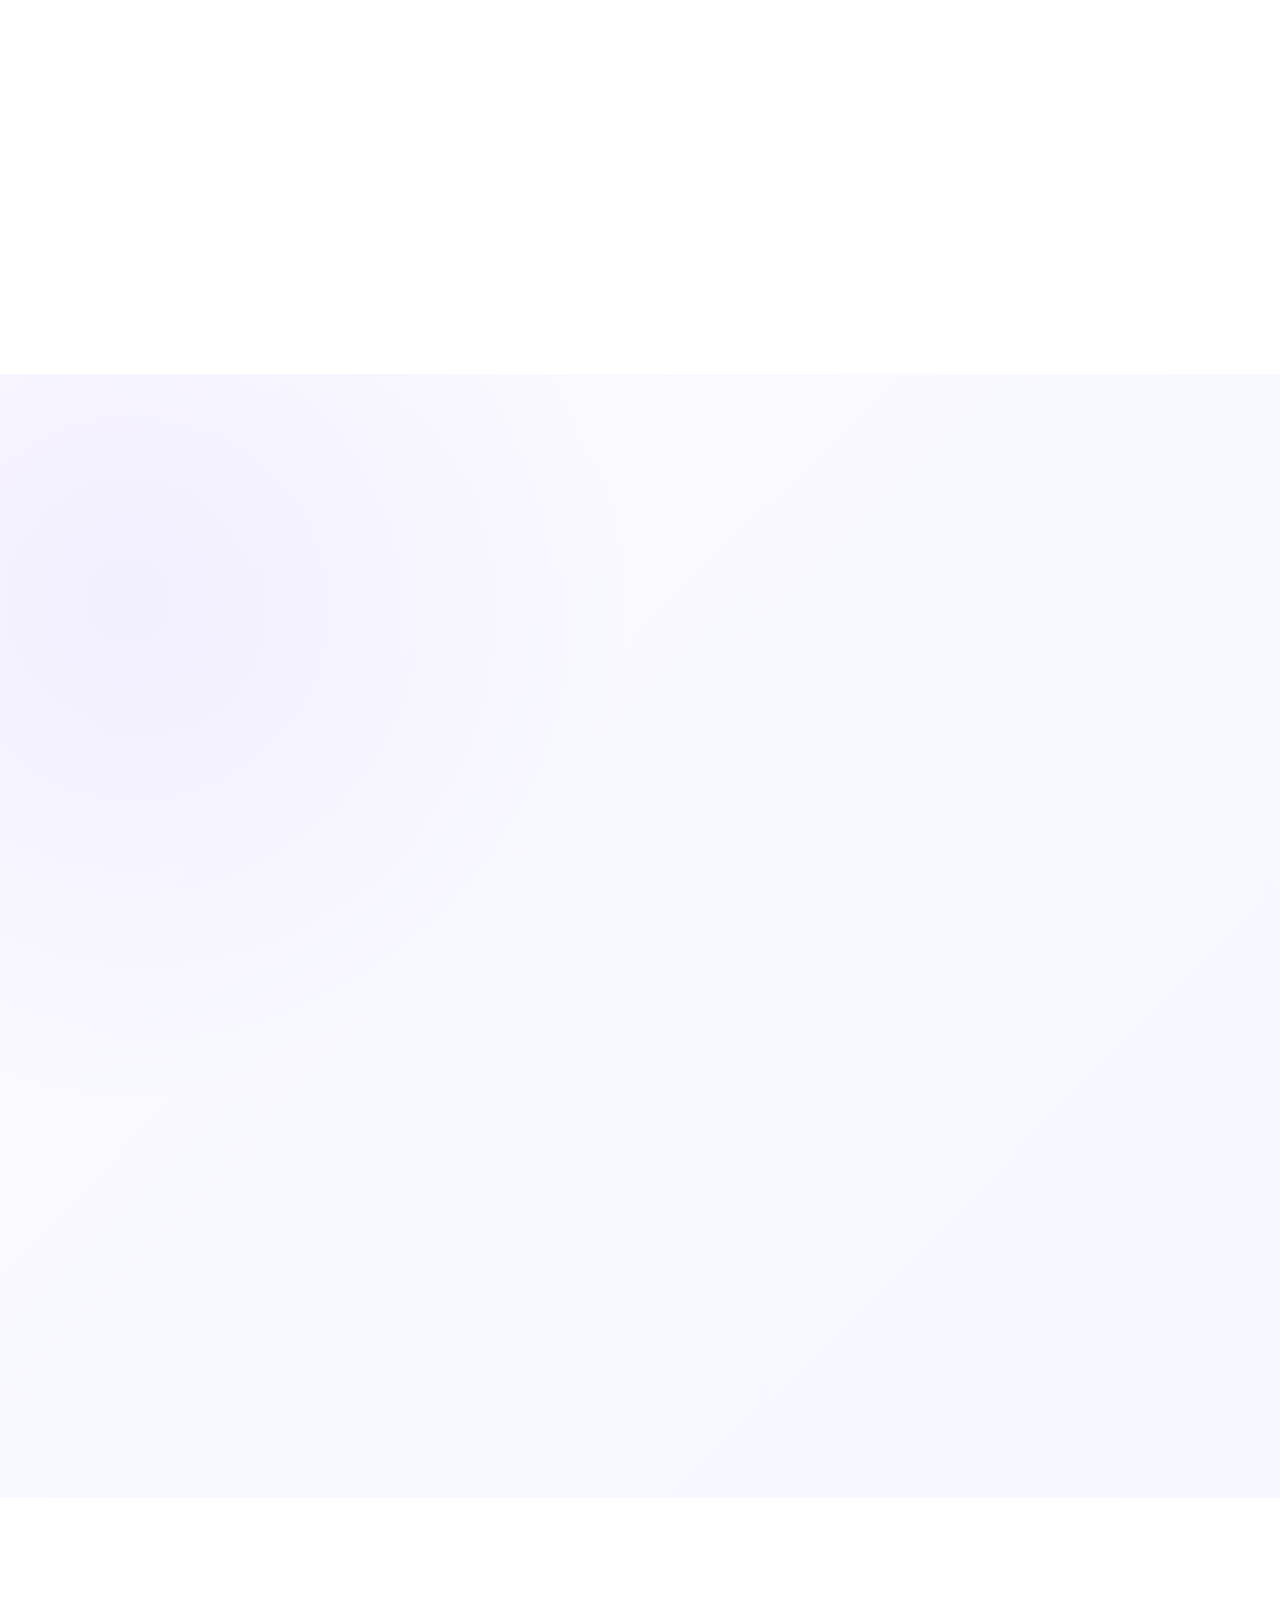
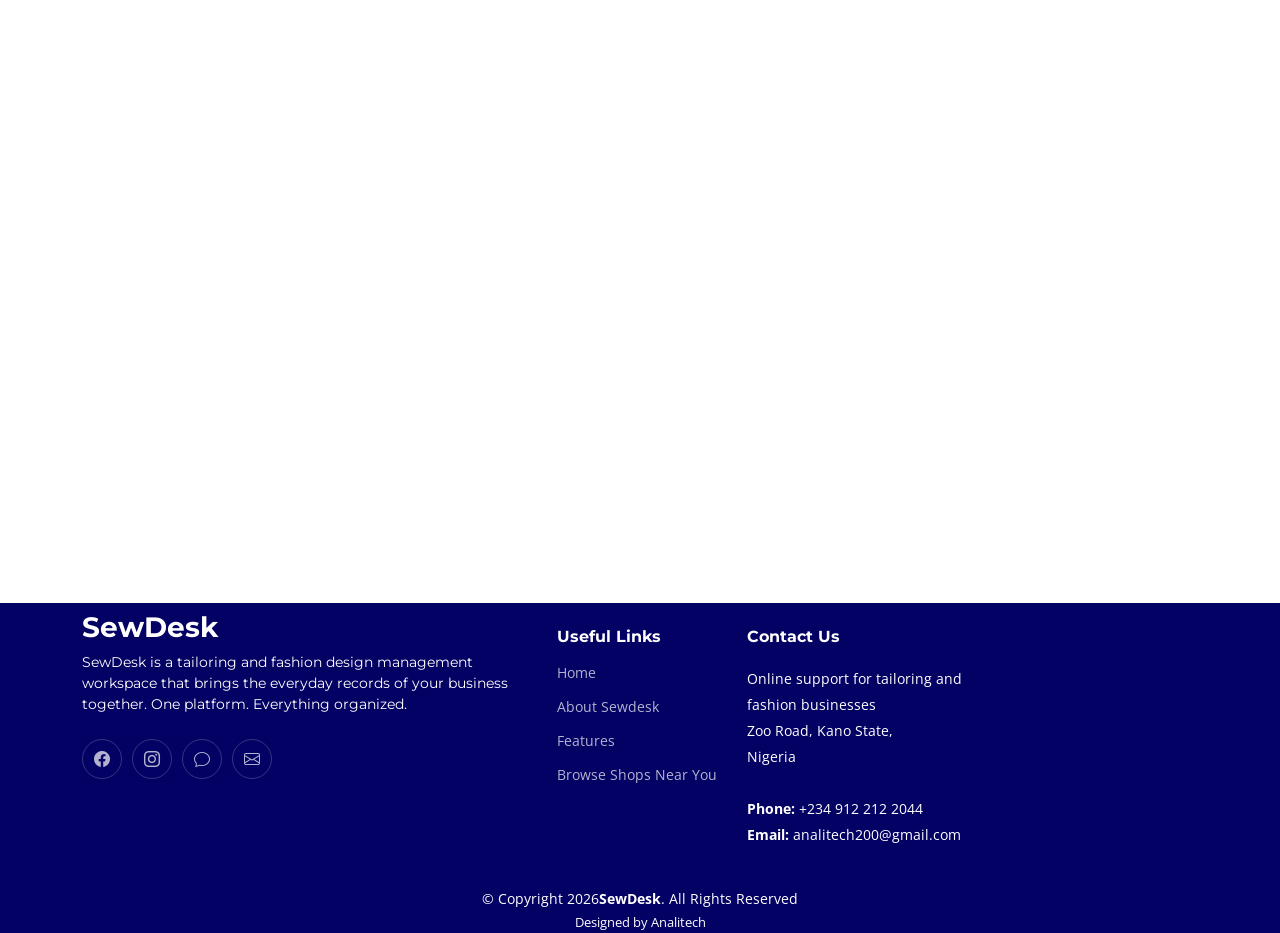
==== commit ccf1d28d: "APK link updated to https://median.co/share/eeybmxn#apk" ====
--- a/index.html
+++ b/index.html
@@ -150,7 +150,7 @@
     <!-- APP DOWNLOAD SECTION -->
      <div class="app-downloads">
       <!-- GOOGLE PLAY -->
-      <a href="#" class="store-badge" target="_blank" rel="noopener noreferrer">
+      <a href="https://median.co/share/eeybmxn#apk" class="store-badge" target="_blank" rel="noopener noreferrer">
           <i class="bi bi-download store-icon"></i>
           <div class="store-text">
               <span></span>
@@ -327,7 +327,7 @@
  <!-- APP DOWNLOAD SECTION -->
      <div class="app-downloads">
       <!-- GOOGLE PLAY -->
-      <a href="#" class="store-badge" target="_blank" rel="noopener noreferrer">
+      <a href="https://median.co/share/eeybmxn#apk" class="store-badge" target="_blank" rel="noopener noreferrer">
           <i class="bi bi-download store-icon"></i>
           <div class="store-text">
               <span>Click</span>
--- a/assets/css/main.css
+++ b/assets/css/main.css
@@ -178,40 +178,8 @@
   bottom: 15px;
 }
 
-/*--------------------------------------------------------------
-# Preloader
---------------------------------------------------------------*/
-#preloader {
-  position: fixed;
-  inset: 0;
-  z-index: 999999;
-  overflow: hidden;
-  background: #fff;
-  transition: all 0.6s ease-out;
-}
-
-#preloader:before {
-  content: "";
-  position: fixed;
-  top: calc(50% - 30px);
-  left: calc(50% - 30px);
-  border: 6px solid #fff;
-  border-color: var(--color-primary) transparent var(--color-primary) transparent;
-  border-radius: 50%;
-  width: 60px;
-  height: 60px;
-  animation: animate-preloader 1.5s linear infinite;
-}
-
-@keyframes animate-preloader {
-  0% {
-    transform: rotate(0deg);
-  }
-
-  100% {
-    transform: rotate(360deg);
-  }
-}
+
+
 
 /*--------------------------------------------------------------
 # Disable aos animation delay on mobile devices
